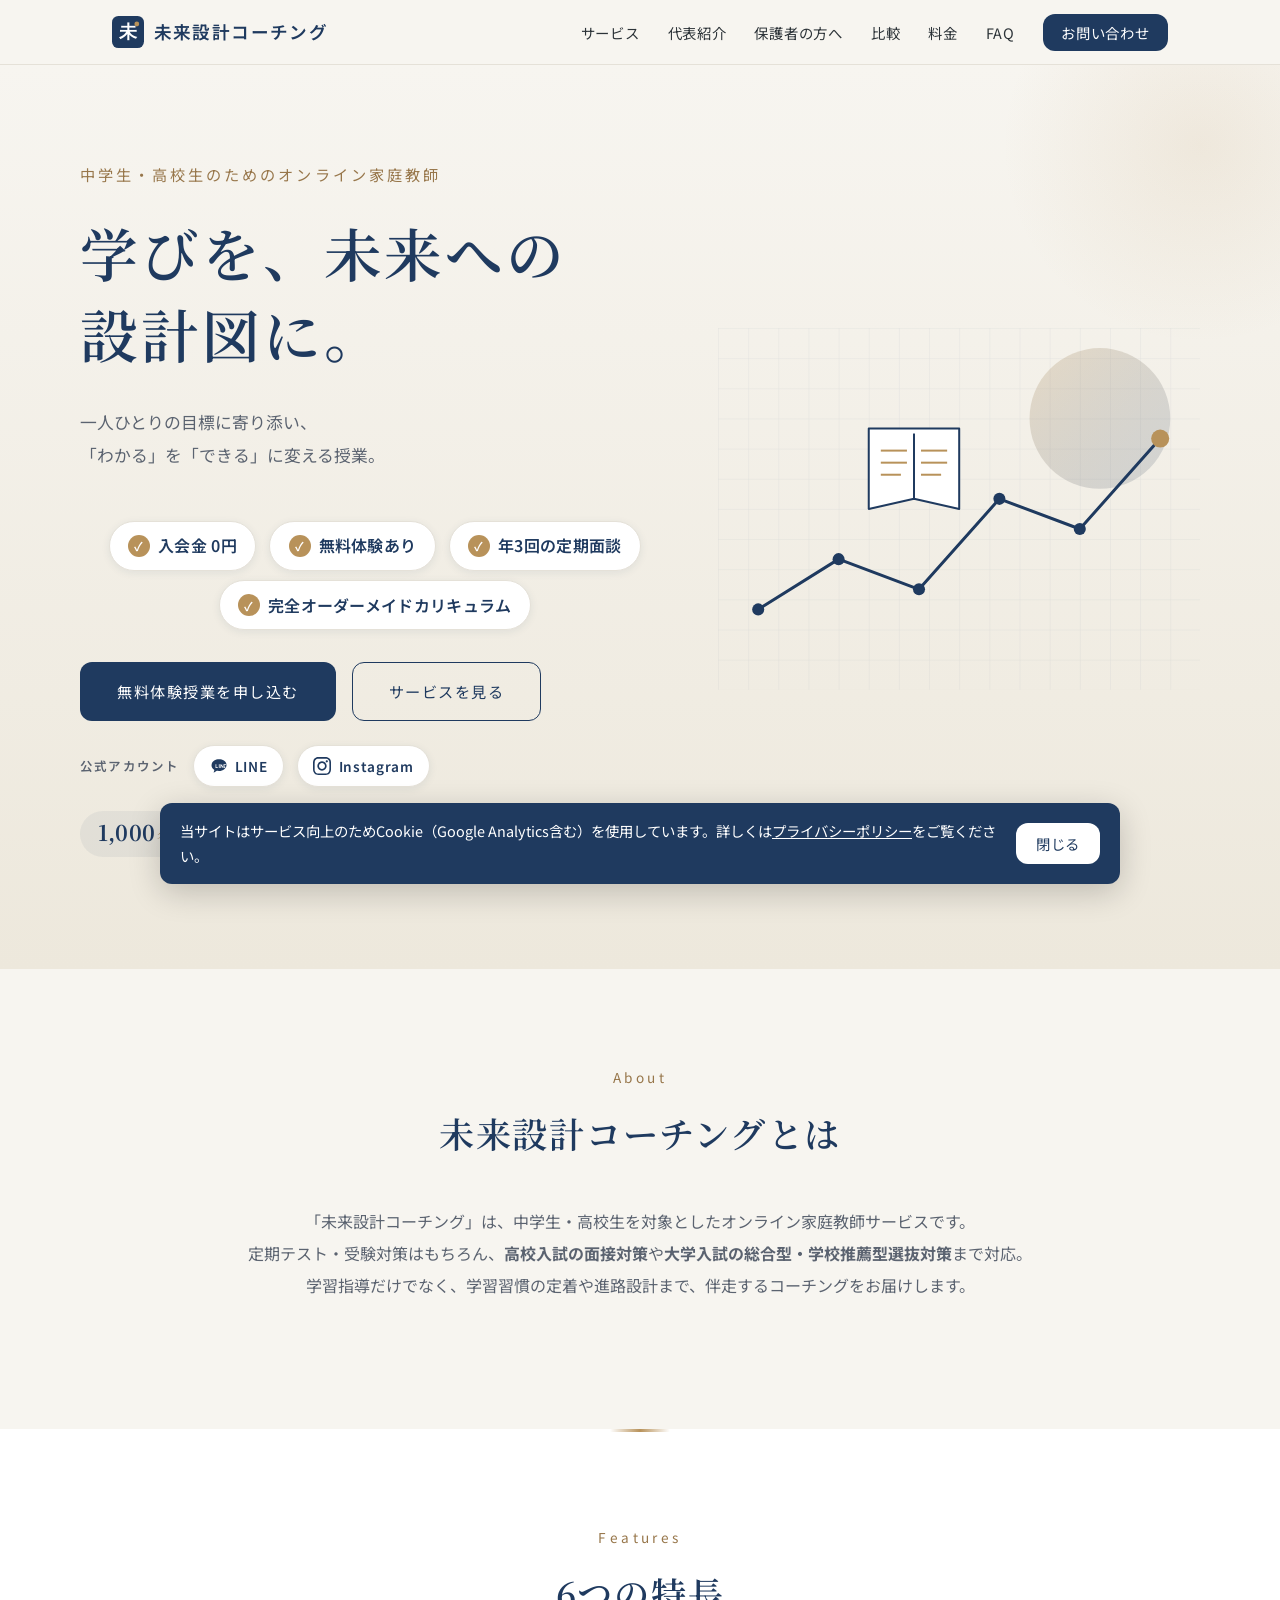
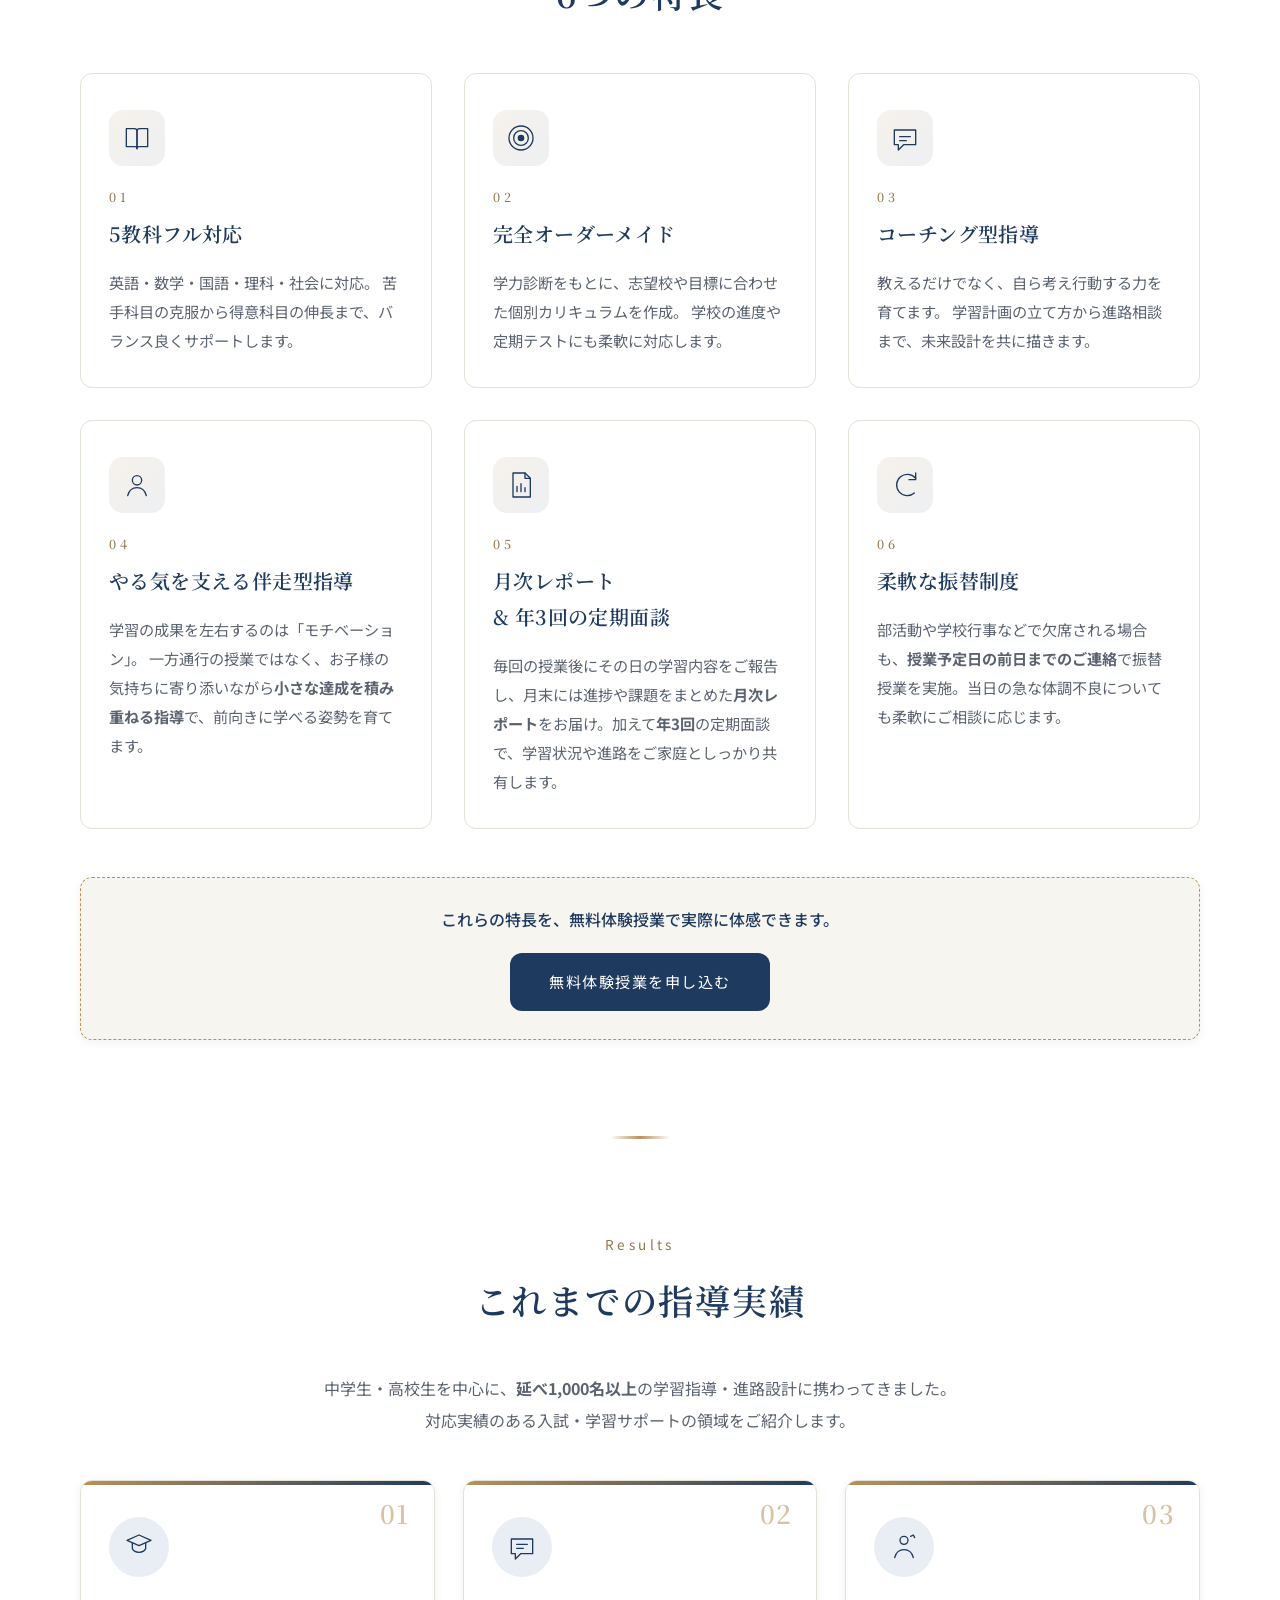
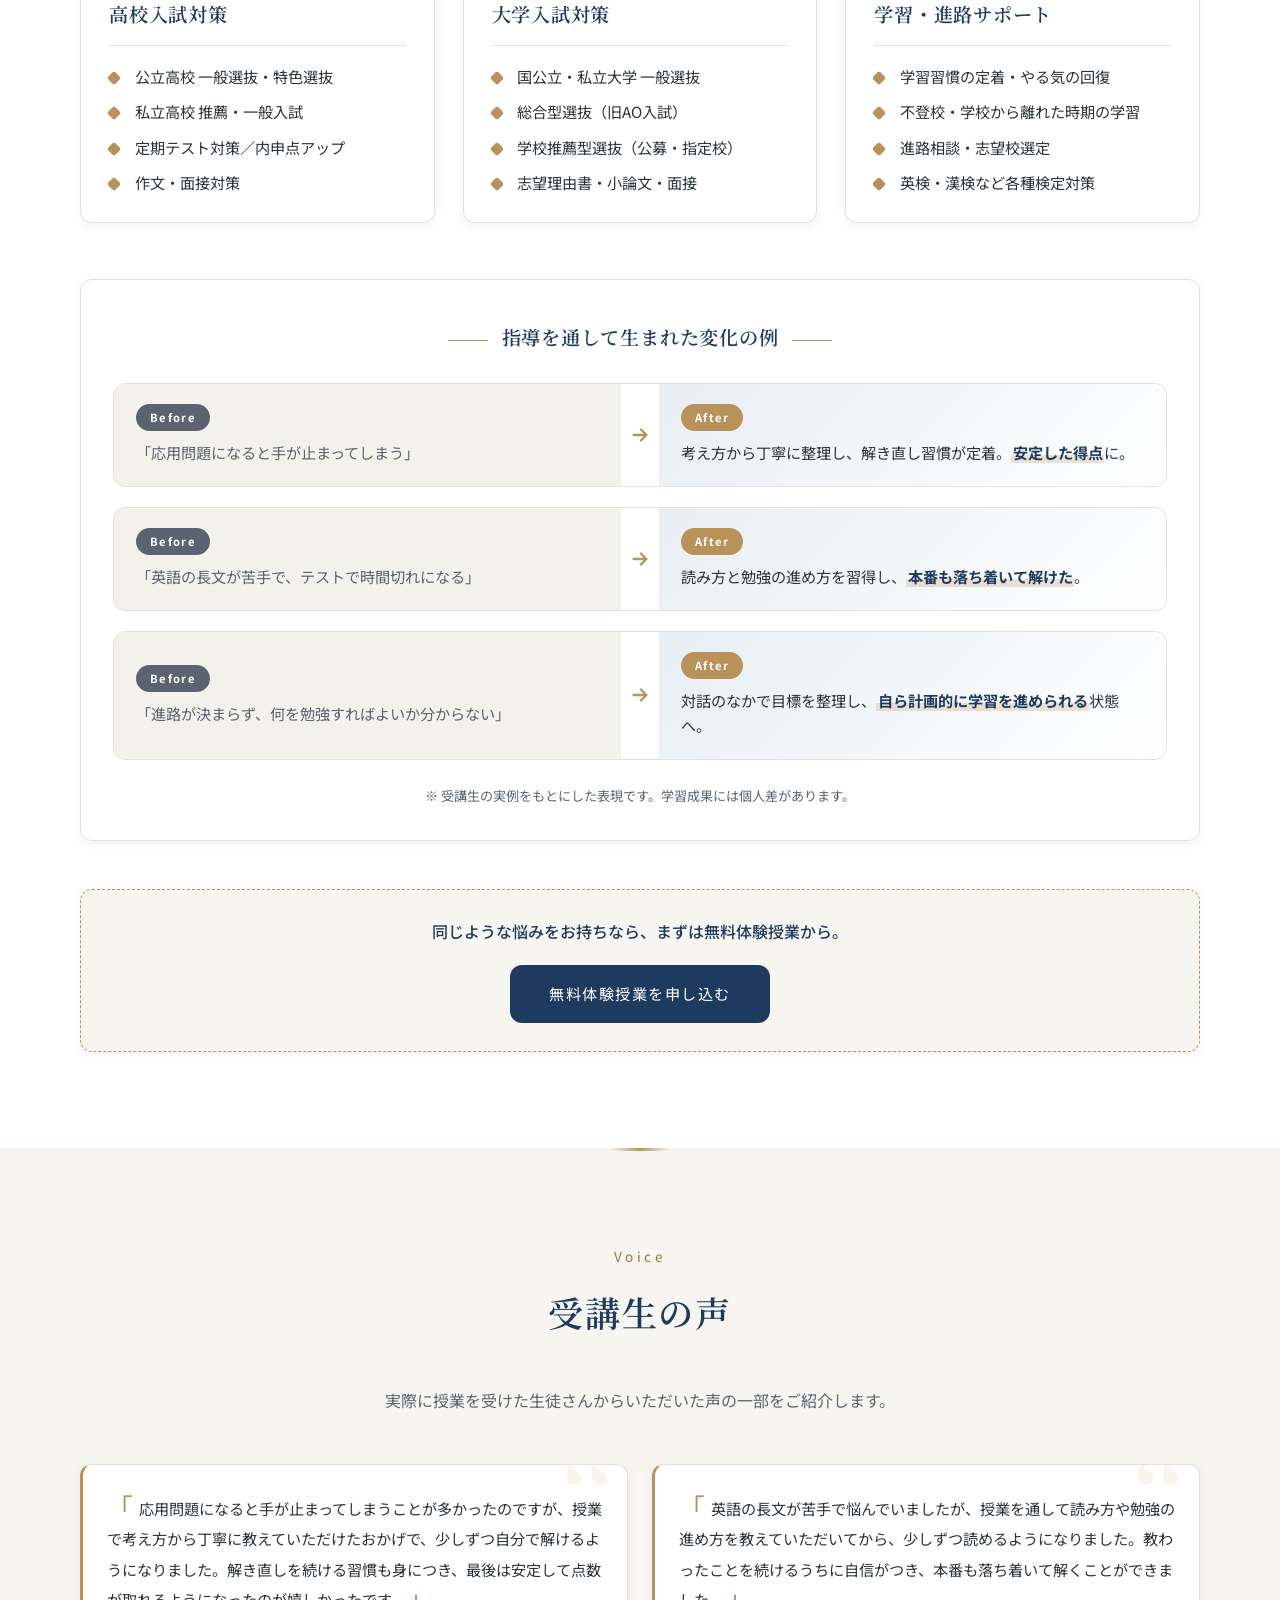
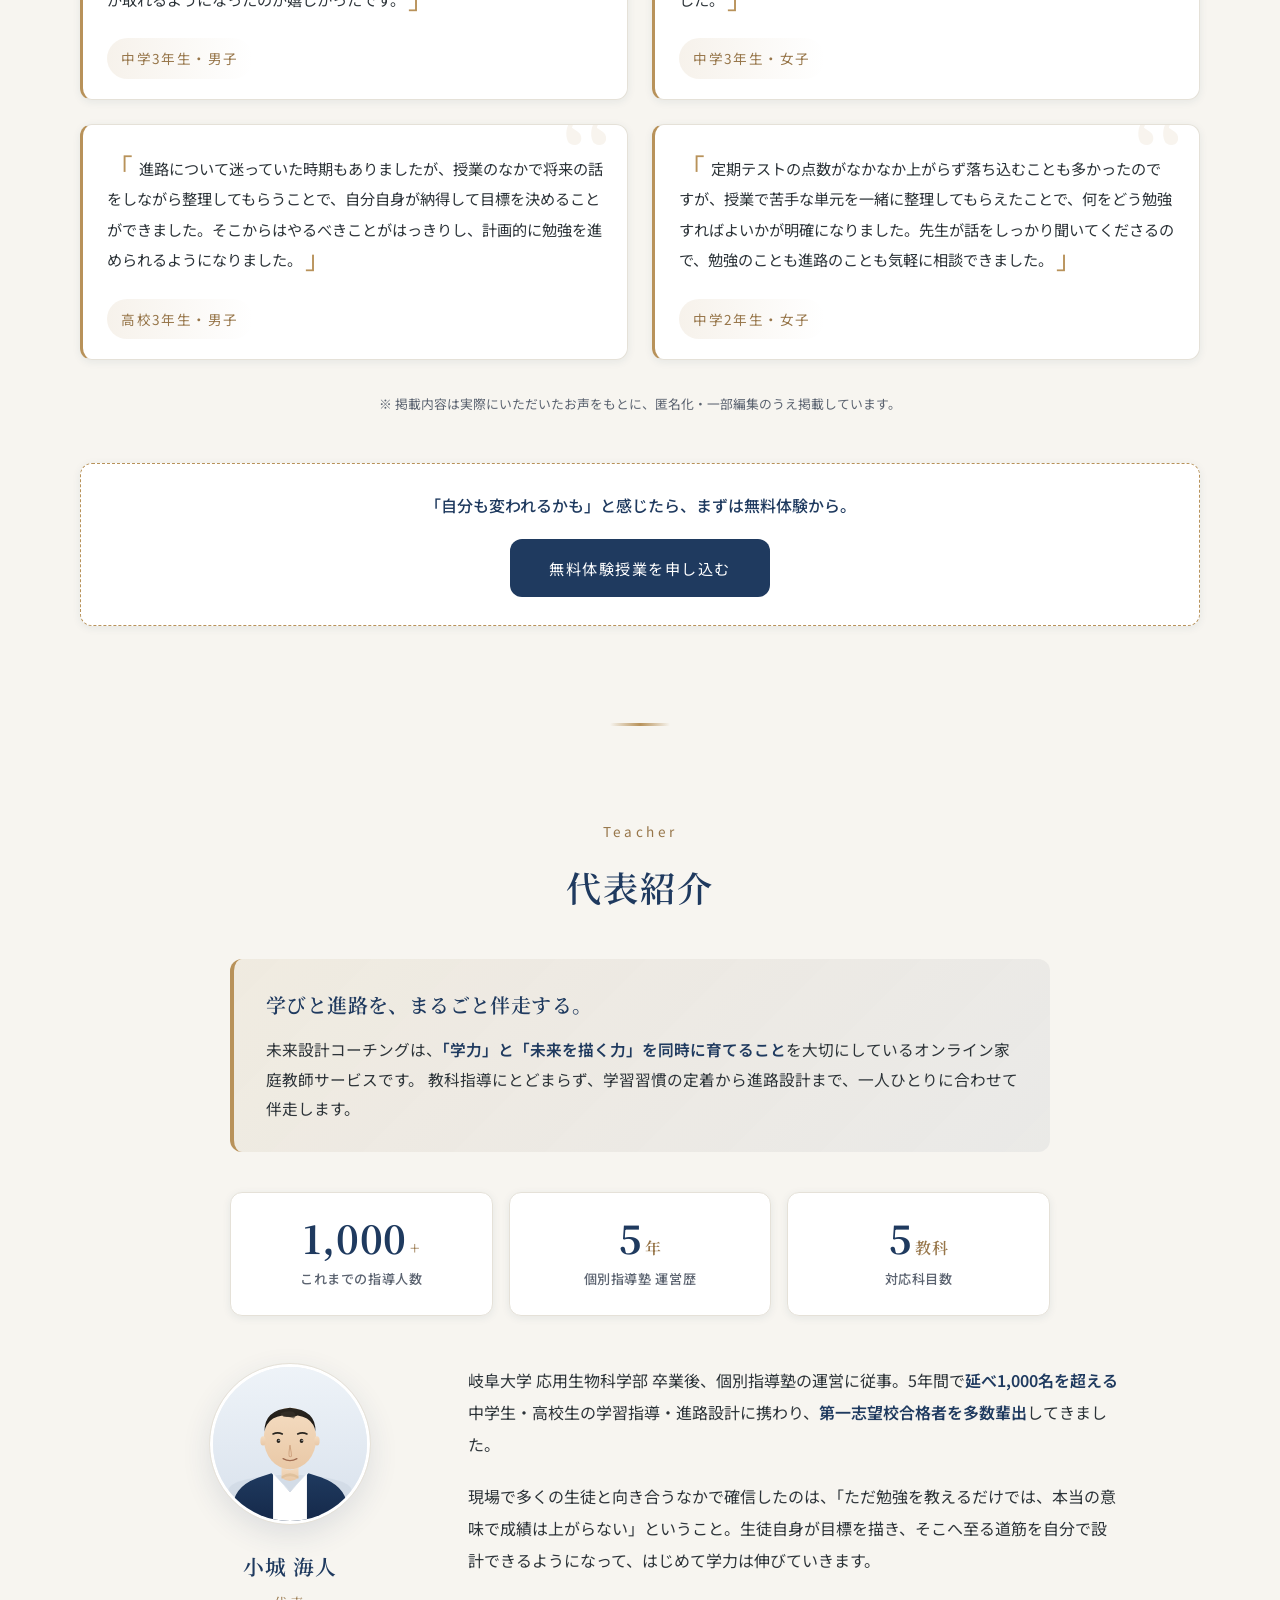
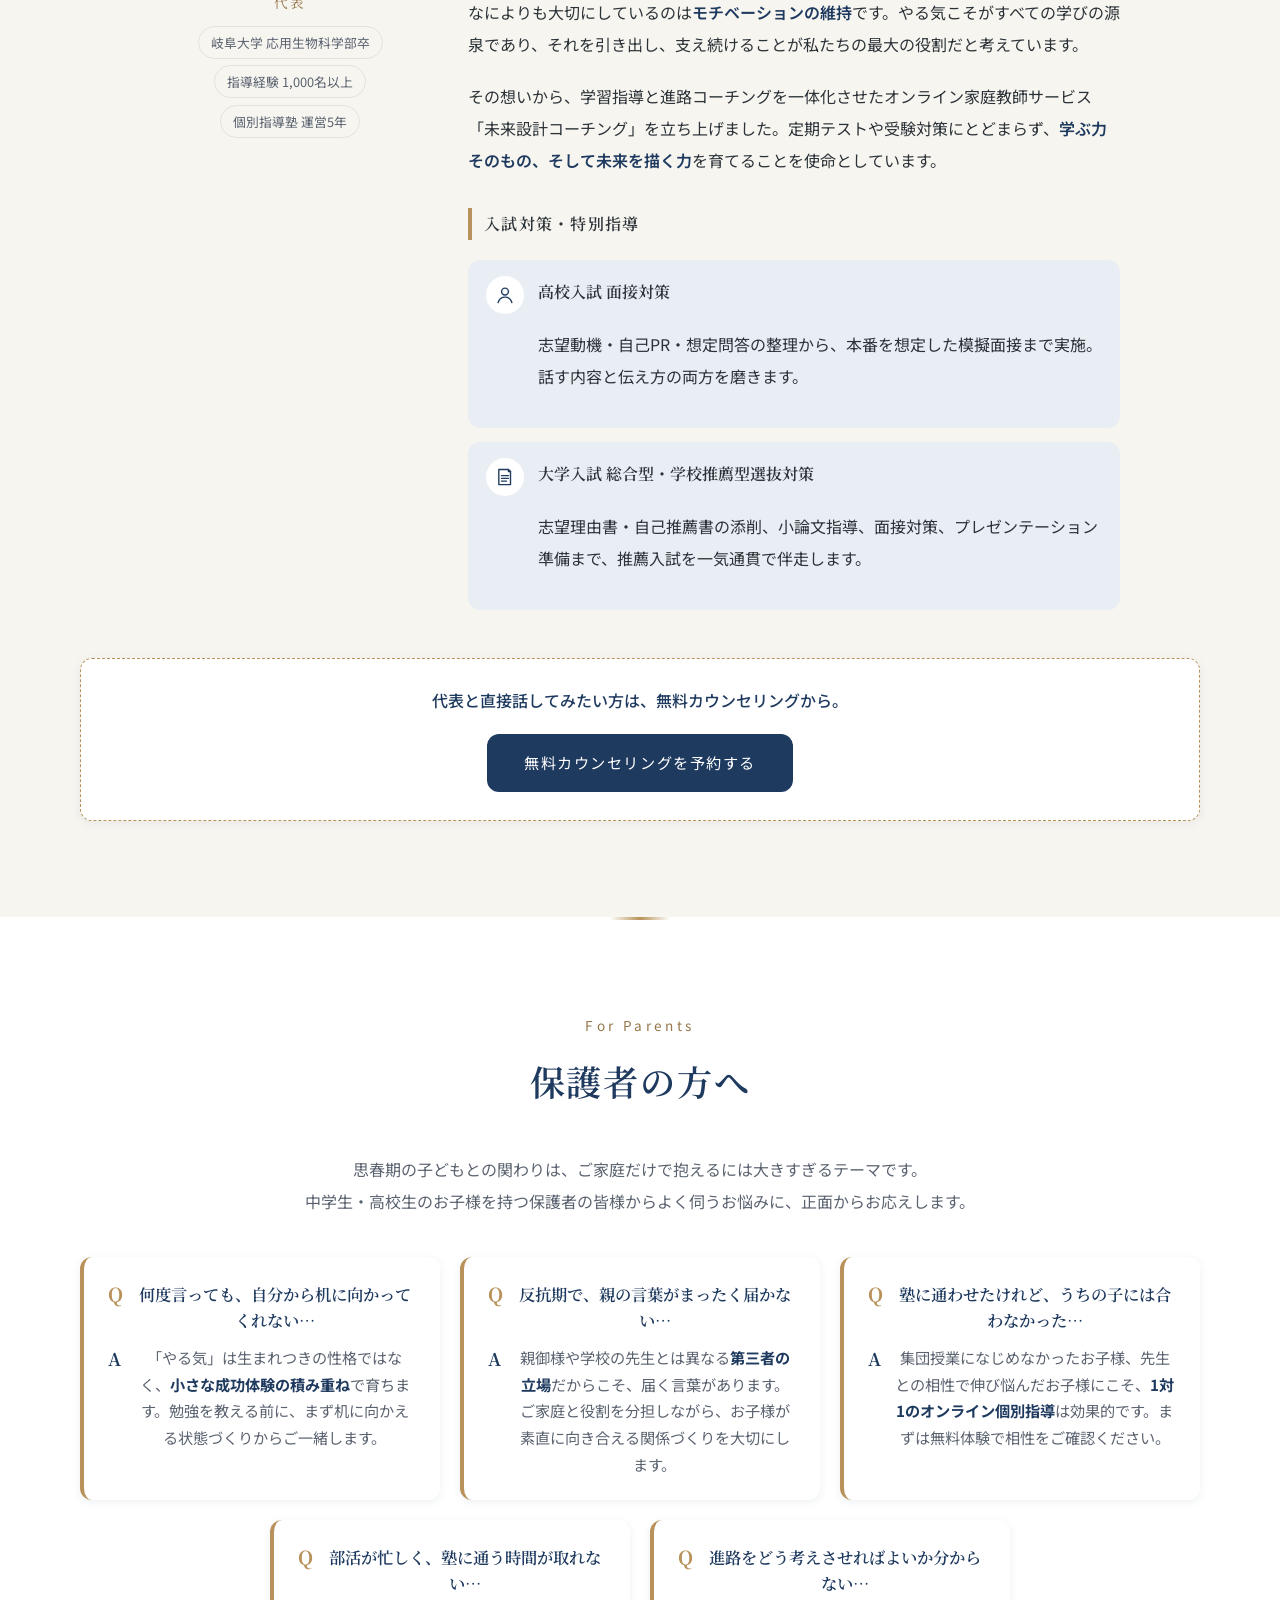
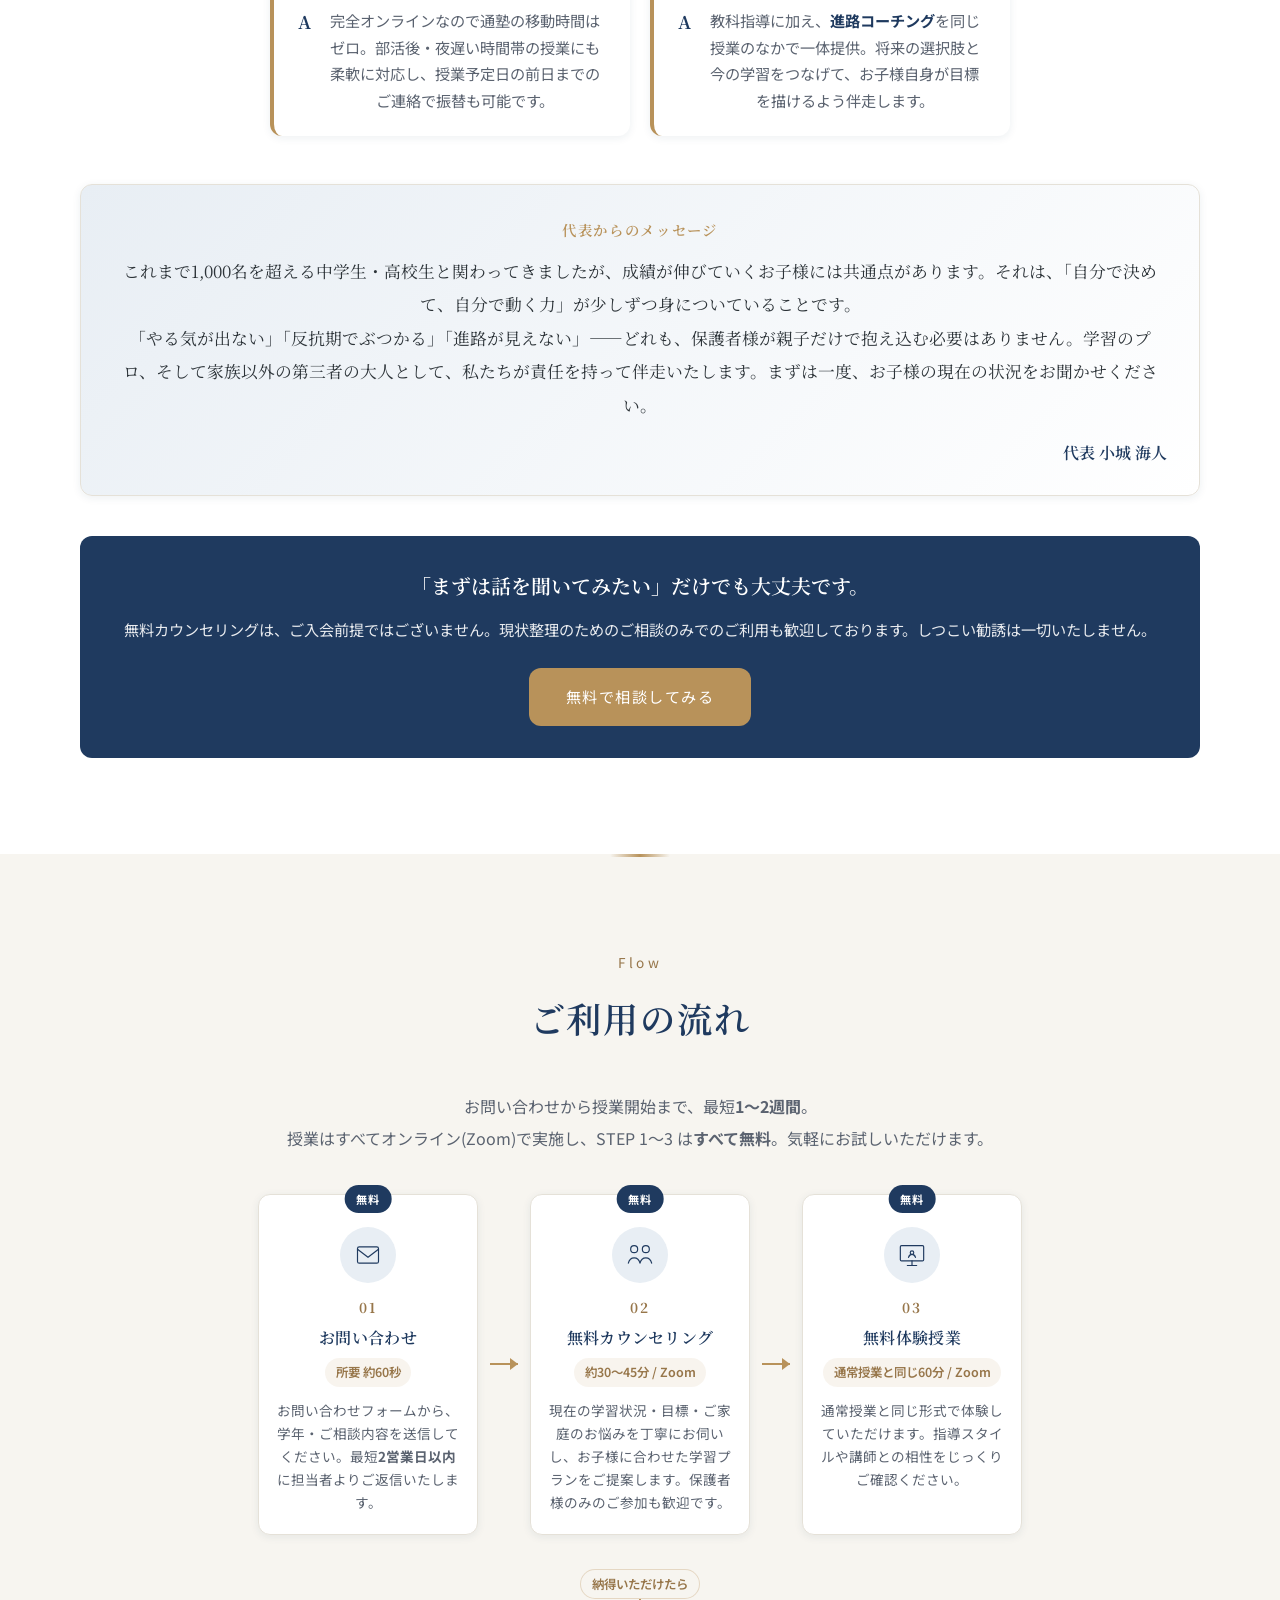
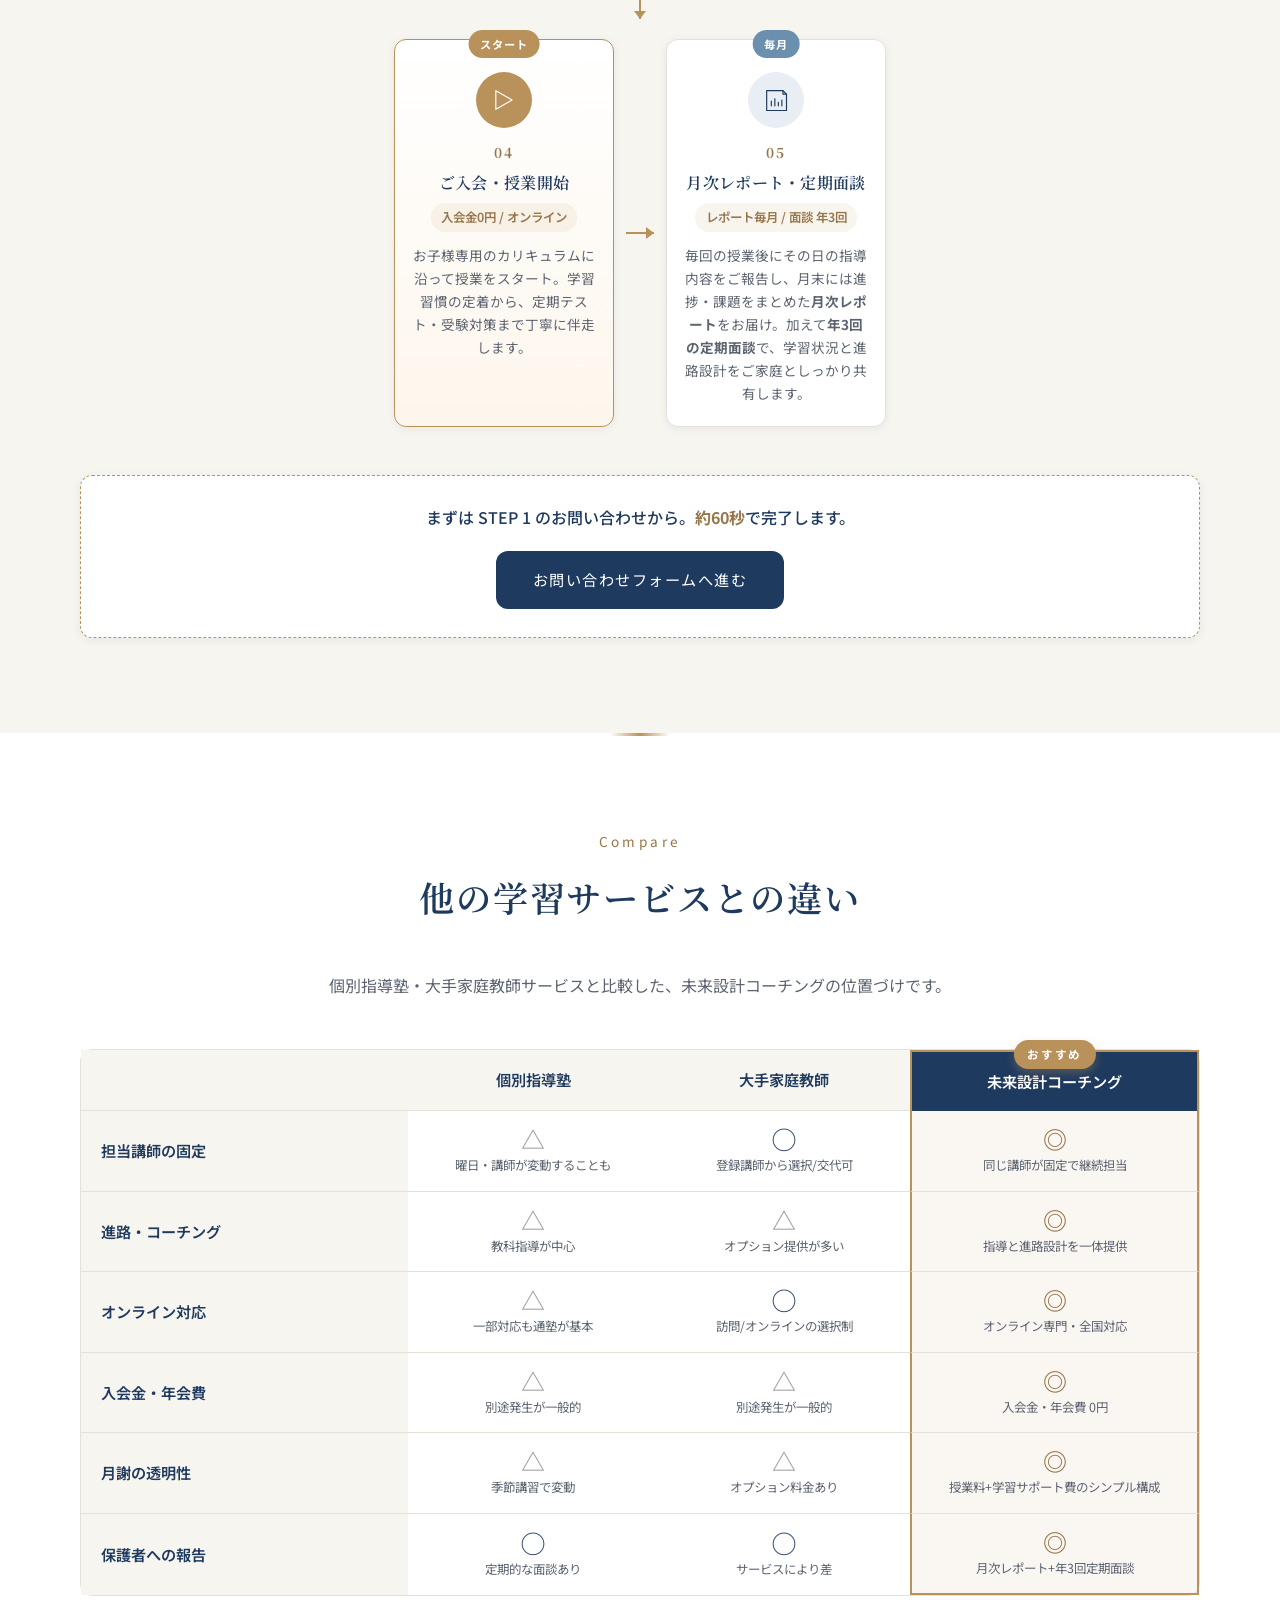
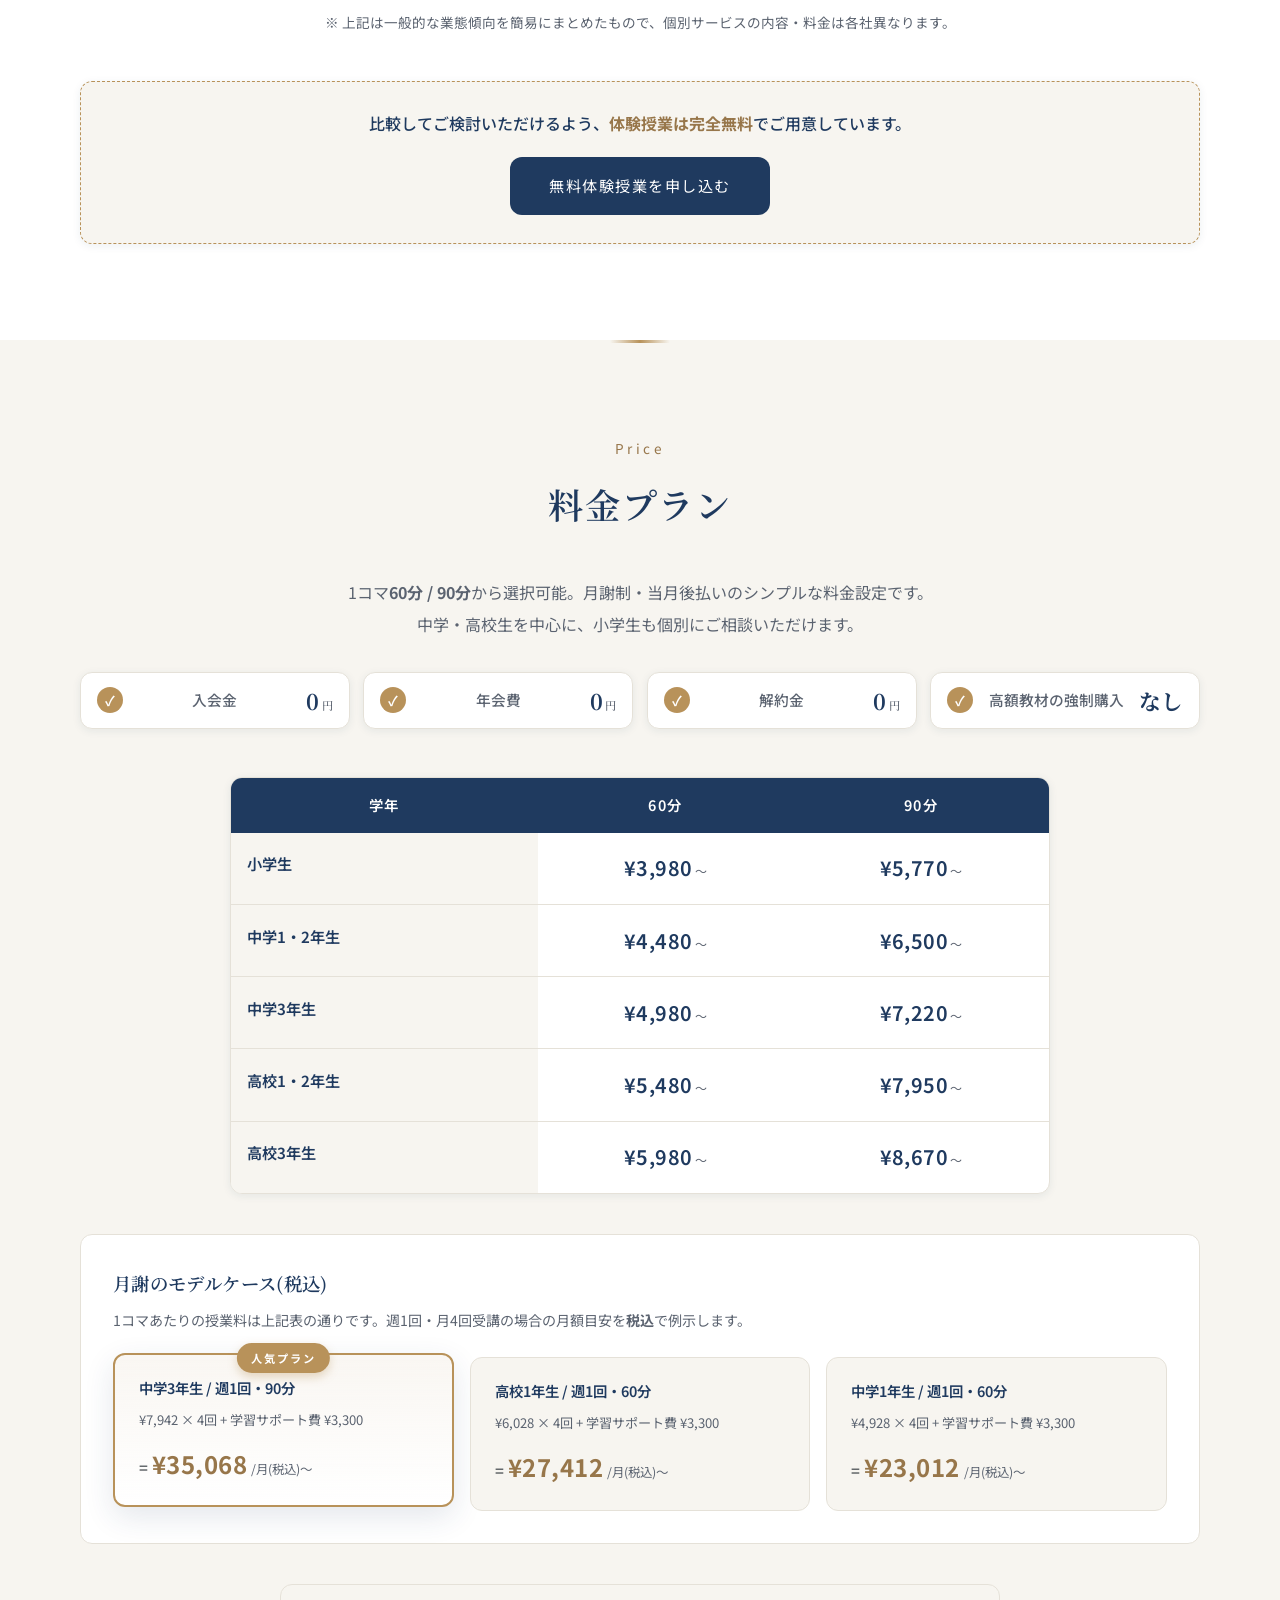
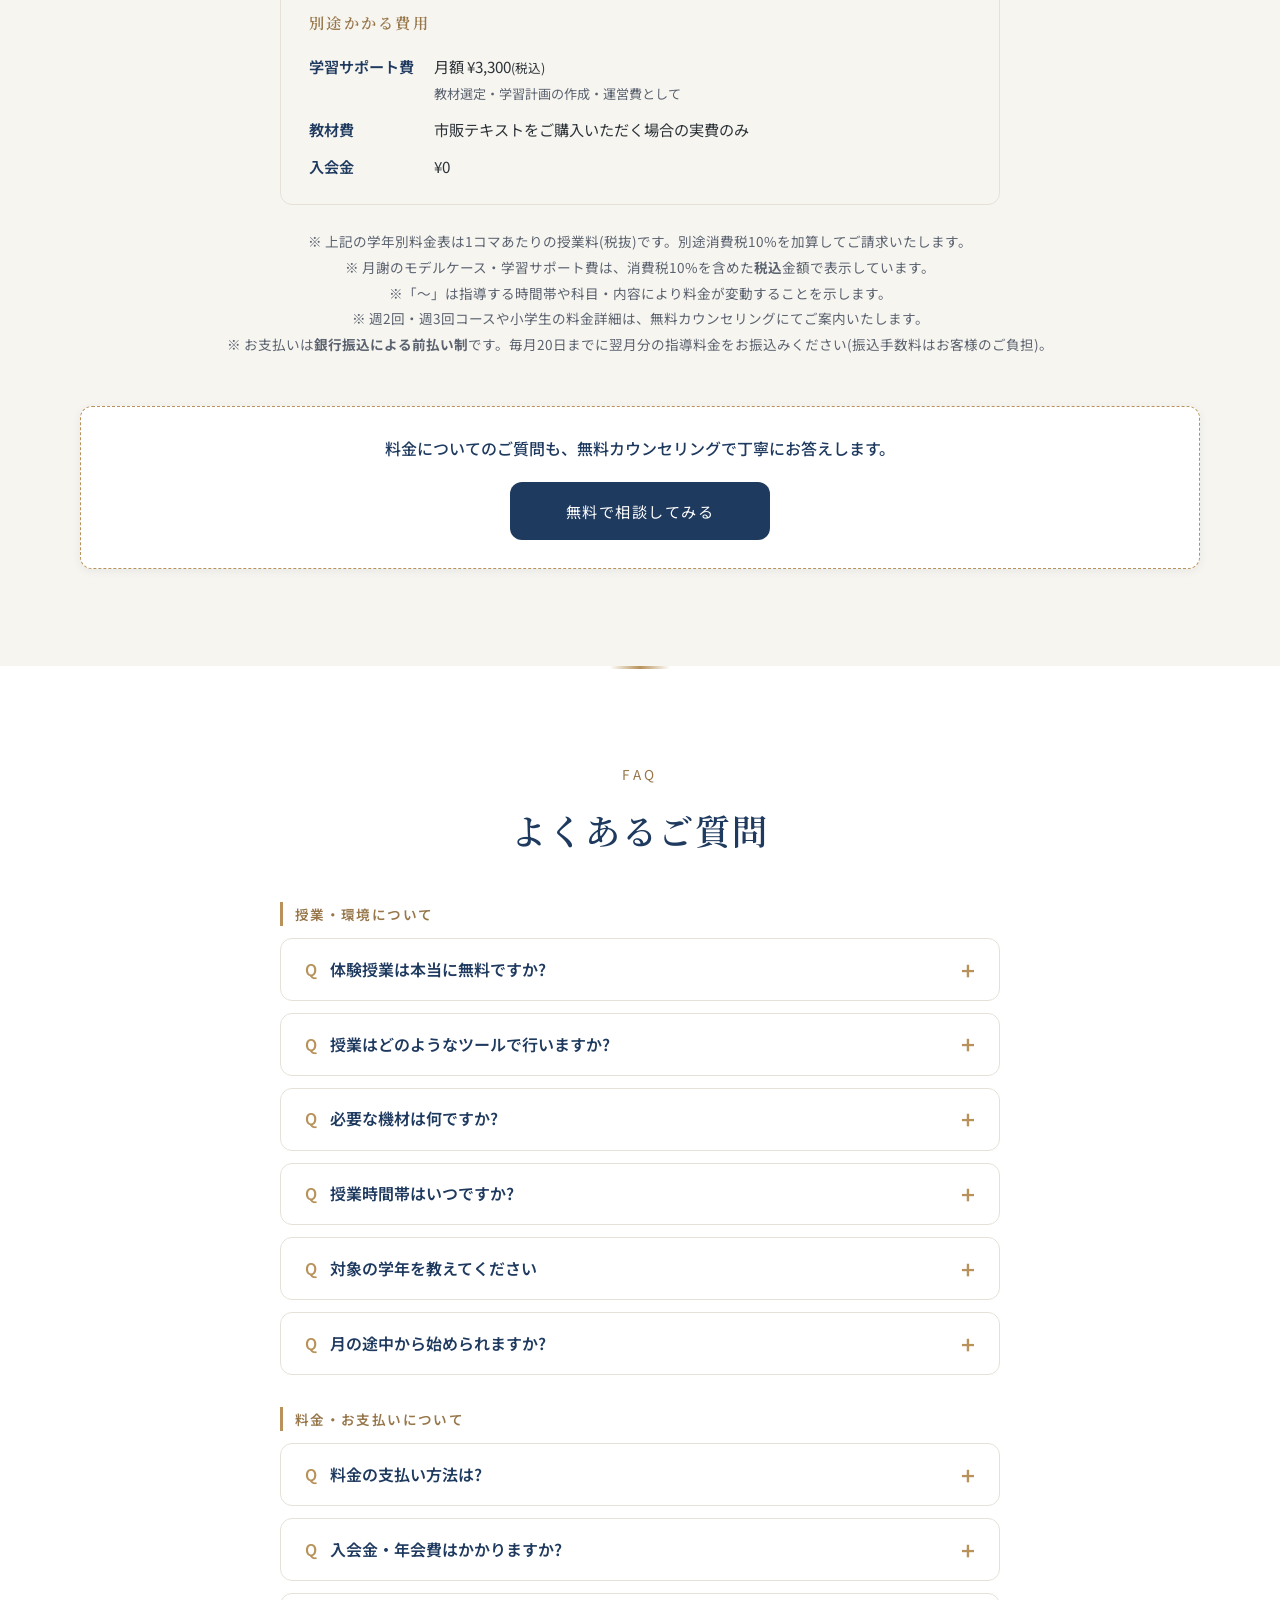
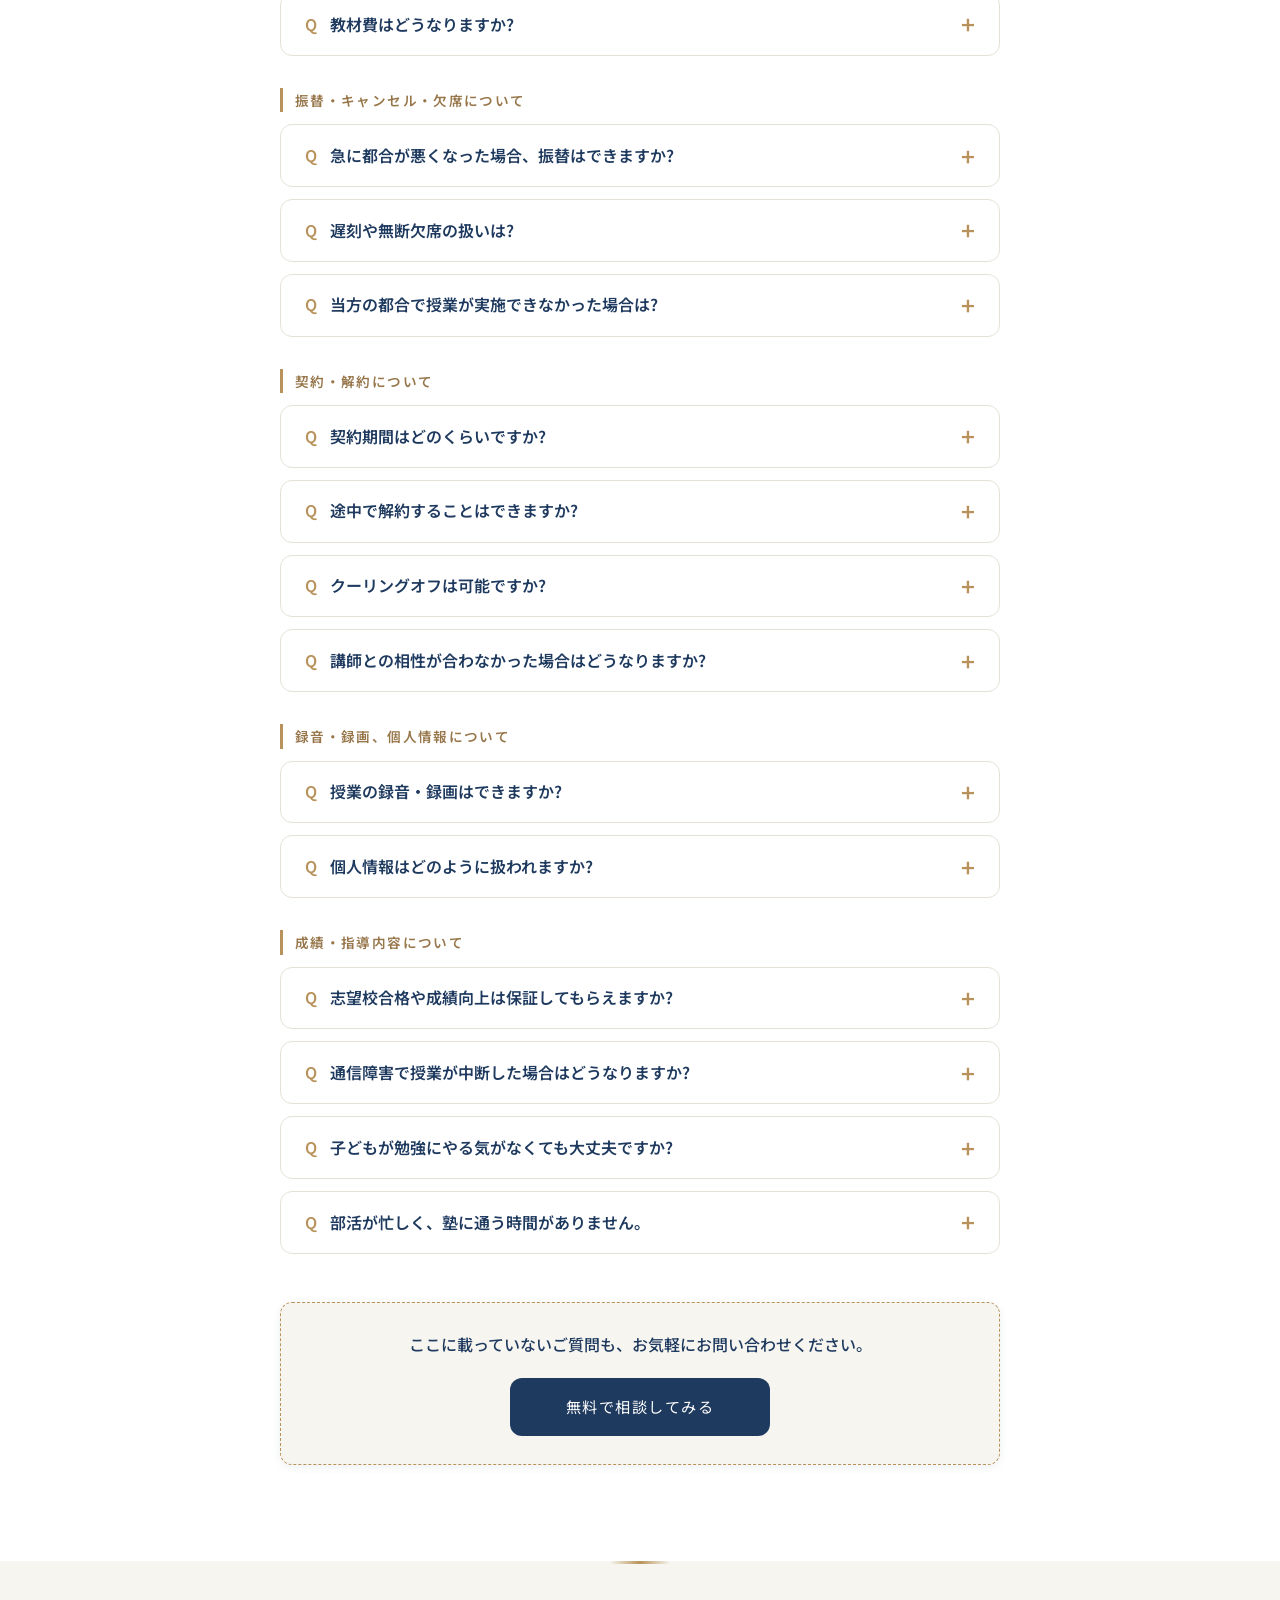
==== index.html @ cf005936 "ハンバーガーメニュー修正: トグルスクリプトを独立化・z-index追加 問題: スマホでハンバーガーをタップしてもメニューが開かない不具合の対応。  対応: - メニュートグルを Cookie ba" ====
<!DOCTYPE html>
<html lang="ja">
<head>
  <meta charset="UTF-8">
  <meta name="viewport" content="width=device-width, initial-scale=1.0">
  <title>未来設計コーチング | 中学生・高校生のためのオンライン家庭教師</title>
  <meta name="description" content="中学生・高校生のためのオンライン家庭教師「未来設計コーチング」。英数国理社に対応し、一人ひとりに合わせた学習プランと進路コーチングで、志望校合格と未来設計をサポートします。">
  <meta name="theme-color" content="#1f3a5f">

  <link rel="canonical" href="https://goodgrief355-lgtm.github.io/kaitokojo324/">
  <link rel="icon" href="favicon.svg" type="image/svg+xml">
  <link rel="apple-touch-icon" href="favicon.svg">

  <meta property="og:type" content="website">
  <meta property="og:url" content="https://goodgrief355-lgtm.github.io/kaitokojo324/">
  <meta property="og:title" content="未来設計コーチング | 中学生・高校生のためのオンライン家庭教師">
  <meta property="og:description" content="学びを、未来への設計図に。英数国理社に対応、進路設計まで伴走するオンライン家庭教師。">
  <meta property="og:image" content="https://goodgrief355-lgtm.github.io/kaitokojo324/og-image.png">
  <meta property="og:image:type" content="image/png">
  <meta property="og:image:width" content="1200">
  <meta property="og:image:height" content="630">
  <meta property="og:site_name" content="未来設計コーチング">
  <meta property="og:locale" content="ja_JP">

  <meta name="twitter:card" content="summary_large_image">
  <meta name="twitter:title" content="未来設計コーチング | 中学生・高校生のためのオンライン家庭教師">
  <meta name="twitter:description" content="学びを、未来への設計図に。英数国理社に対応、進路設計まで伴走するオンライン家庭教師。">
  <meta name="twitter:image" content="https://goodgrief355-lgtm.github.io/kaitokojo324/og-image.png">

  <script type="application/ld+json">
  {
    "@context": "https://schema.org",
    "@type": "EducationalOrganization",
    "name": "未来設計コーチング",
    "alternateName": "MIRAI SEKKEI COACHING",
    "url": "https://goodgrief355-lgtm.github.io/kaitokojo324/",
    "logo": "https://goodgrief355-lgtm.github.io/kaitokojo324/favicon.svg",
    "image": "https://goodgrief355-lgtm.github.io/kaitokojo324/og-image.png",
    "description": "中学生・高校生のためのオンライン家庭教師。英数国理社に対応し、学習指導と進路コーチングを提供します。",
    "founder": {
      "@type": "Person",
      "name": "小城 海人"
    },
    "areaServed": "JP",
    "serviceType": "オンライン家庭教師",
    "audience": {
      "@type": "EducationalAudience",
      "educationalRole": "student"
    }
  }
  </script>

  <link rel="preconnect" href="https://fonts.googleapis.com">
  <link rel="preconnect" href="https://fonts.gstatic.com" crossorigin>
  <link rel="stylesheet" href="https://fonts.googleapis.com/css2?family=Noto+Sans+JP:wght@400;500;600;700&family=Noto+Serif+JP:wght@500;600;700&display=swap">
  <link rel="stylesheet" href="style.css">

  <script async src="https://www.googletagmanager.com/gtag/js?id=G-MP6NMWTLZE"></script>
  <script>
    window.dataLayer = window.dataLayer || [];
    function gtag(){dataLayer.push(arguments);}
    gtag('js', new Date());
    gtag('config', 'G-MP6NMWTLZE');
  </script>
</head>
<body>
  <a href="#main" class="skip-link">本文へスキップ</a>

  <header class="header">
    <div class="nav">
      <a href="./" class="nav__logo" aria-label="未来設計コーチング トップへ">
        <img src="favicon.svg" alt="" width="32" height="32" class="nav__logo-img">
        <span>未来設計コーチング</span>
      </a>
      <button
        class="nav__toggle"
        type="button"
        aria-expanded="false"
        aria-controls="nav-menu"
        aria-label="メニューを開く"
      >
        <span class="nav__toggle-bar"></span>
        <span class="nav__toggle-bar"></span>
        <span class="nav__toggle-bar"></span>
      </button>
      <ul class="nav__menu" id="nav-menu">
        <li><a href="#about">サービス</a></li>
        <li class="nav__menu-secondary"><a href="#features">特長</a></li>
        <li class="nav__menu-secondary"><a href="#results">実績</a></li>
        <li class="nav__menu-secondary"><a href="#voice">声</a></li>
        <li><a href="#teacher">代表紹介</a></li>
        <li><a href="#parents">保護者の方へ</a></li>
        <li class="nav__menu-secondary"><a href="#flow">ご利用の流れ</a></li>
        <li><a href="#compare">比較</a></li>
        <li><a href="#price">料金</a></li>
        <li><a href="#faq">FAQ</a></li>
        <li><a href="contact.html" class="nav__cta">お問い合わせ</a></li>
      </ul>
    </div>
  </header>

  <main id="main">
    <section class="hero">
      <div class="hero__inner">
        <div class="hero__body">
          <p class="hero__lead">中学生・高校生のためのオンライン家庭教師</p>
          <h1 class="hero__title">学びを、未来への<br>設計図に。</h1>
          <p class="hero__desc">
            一人ひとりの目標に寄り添い、<br>「わかる」を「できる」に変える授業。
          </p>
          <ul class="hero__badges" aria-label="サービスの特長">
            <li><span class="hero__badge-check" aria-hidden="true">✓</span>入会金 0円</li>
            <li><span class="hero__badge-check" aria-hidden="true">✓</span>無料体験あり</li>
            <li><span class="hero__badge-check" aria-hidden="true">✓</span>年3回の定期面談</li>
            <li><span class="hero__badge-check" aria-hidden="true">✓</span>完全オーダーメイドカリキュラム</li>
          </ul>
          <div class="hero__actions">
            <a href="contact.html" class="btn btn--primary">無料体験授業を申し込む</a>
            <a href="#about" class="btn btn--ghost">サービスを見る</a>
          </div>
          <div class="hero__sns" aria-label="公式SNS">
            <span class="hero__sns-label">公式アカウント</span>
            <a href="https://lin.ee/wqc53iI" class="hero__sns-link hero__sns-link--line" target="_blank" rel="noopener" aria-label="公式LINE">
              <svg viewBox="0 0 24 24" aria-hidden="true" focusable="false">
                <path fill="currentColor" d="M12 3C6.5 3 2 6.6 2 11c0 2.6 1.5 4.9 3.9 6.4-.2.7-.8 2.6-.9 3-.1.5.2.5.4.4.2-.1 2.6-1.8 3.6-2.5.9.1 1.9.2 3 .2 5.5 0 10-3.6 10-8S17.5 3 12 3zm-4.6 6.5h1v4h2v1H7.4v-5zm4.4 0h1v5h-1v-5zm2.1 0h1l2.1 3v-3h1v5h-1l-2.1-3v3h-1v-5zm4.3 0h3v1H19v1h1.2v1H19v1h1.2v1h-3v-5z"/>
              </svg>
              <span class="hero__sns-text">LINE</span>
            </a>
            <a href="https://www.instagram.com/online.miraiplan" class="hero__sns-link hero__sns-link--ig" target="_blank" rel="noopener" aria-label="Instagram">
              <svg viewBox="0 0 24 24" aria-hidden="true" focusable="false">
                <path fill="currentColor" d="M12 2.2c3.2 0 3.6 0 4.8.1 1.2.1 1.8.2 2.2.4.6.2 1 .5 1.4 1 .5.4.7.8 1 1.4.2.4.4 1 .4 2.2.1 1.3.1 1.6.1 4.8s0 3.6-.1 4.8c-.1 1.2-.2 1.8-.4 2.2-.2.6-.5 1-1 1.4-.4.5-.8.7-1.4 1-.4.2-1 .4-2.2.4-1.3.1-1.6.1-4.8.1s-3.6 0-4.8-.1c-1.2-.1-1.8-.2-2.2-.4-.6-.2-1-.5-1.4-1-.5-.4-.7-.8-1-1.4-.2-.4-.4-1-.4-2.2C2.2 15.6 2.2 15.3 2.2 12s0-3.6.1-4.8c.1-1.2.2-1.8.4-2.2.2-.6.5-1 1-1.4.4-.5.8-.7 1.4-1 .4-.2 1-.4 2.2-.4C8.4 2.2 8.8 2.2 12 2.2M12 0C8.7 0 8.3 0 7.1.1 5.8.1 5 .3 4.2.6c-.8.3-1.5.7-2.2 1.4C1.3 2.7.9 3.4.6 4.2c-.3.8-.5 1.6-.6 2.9C0 8.3 0 8.7 0 12s0 3.7.1 4.9c.1 1.3.3 2.1.6 2.9.3.8.7 1.5 1.4 2.2.7.7 1.4 1.1 2.2 1.4.8.3 1.6.5 2.9.6C8.3 24 8.7 24 12 24s3.7 0 4.9-.1c1.3-.1 2.1-.3 2.9-.6.8-.3 1.5-.7 2.2-1.4.7-.7 1.1-1.4 1.4-2.2.3-.8.5-1.6.6-2.9.1-1.3.1-1.7.1-4.9s0-3.7-.1-4.9c-.1-1.3-.3-2.1-.6-2.9-.3-.8-.7-1.5-1.4-2.2-.7-.7-1.4-1.1-2.2-1.4-.8-.3-1.6-.5-2.9-.6C15.7 0 15.3 0 12 0zm0 5.8c-3.4 0-6.2 2.8-6.2 6.2s2.8 6.2 6.2 6.2 6.2-2.8 6.2-6.2S15.4 5.8 12 5.8zm0 10.2c-2.2 0-4-1.8-4-4s1.8-4 4-4 4 1.8 4 4-1.8 4-4 4zm6.4-11.8c-.8 0-1.5.7-1.5 1.5s.7 1.5 1.5 1.5 1.5-.7 1.5-1.5-.7-1.5-1.5-1.5z"/>
              </svg>
              <span class="hero__sns-text">Instagram</span>
            </a>
          </div>
          <p class="hero__trust">
            <span class="hero__trust-num">1,000<small>名+</small></span>
            <span class="hero__trust-label">の指導実績 / 個別指導塾 運営歴 <strong>5年</strong></span>
          </p>
        </div>
        <div class="hero__visual" aria-hidden="true">
          <svg class="hero__svg" viewBox="0 0 480 360" xmlns="http://www.w3.org/2000/svg" role="img">
            <defs>
              <linearGradient id="heroGrad" x1="0" x2="1" y1="0" y2="1">
                <stop offset="0%" stop-color="#b8925a" stop-opacity="0.25"/>
                <stop offset="100%" stop-color="#1f3a5f" stop-opacity="0.15"/>
              </linearGradient>
              <pattern id="heroGrid" x="0" y="0" width="30" height="30" patternUnits="userSpaceOnUse">
                <path d="M 30 0 L 0 0 0 30" fill="none" stroke="#1f3a5f" stroke-opacity="0.08" stroke-width="1"/>
              </pattern>
            </defs>
            <rect x="0" y="0" width="480" height="360" fill="url(#heroGrid)"/>
            <circle cx="380" cy="90" r="70" fill="url(#heroGrad)"/>
            <polyline points="40,280 120,230 200,260 280,170 360,200 440,110" fill="none" stroke="#1f3a5f" stroke-width="3" stroke-linecap="round" stroke-linejoin="round"/>
            <circle cx="40" cy="280" r="6" fill="#1f3a5f"/>
            <circle cx="120" cy="230" r="6" fill="#1f3a5f"/>
            <circle cx="200" cy="260" r="6" fill="#1f3a5f"/>
            <circle cx="280" cy="170" r="6" fill="#1f3a5f"/>
            <circle cx="360" cy="200" r="6" fill="#1f3a5f"/>
            <circle cx="440" cy="110" r="9" fill="#b8925a"/>
            <g transform="translate(150 100)">
              <path d="M 0 0 L 90 0 L 90 80 L 45 70 L 0 80 Z" fill="#ffffff" stroke="#1f3a5f" stroke-width="2" stroke-linejoin="round"/>
              <line x1="45" y1="5" x2="45" y2="70" stroke="#1f3a5f" stroke-width="2"/>
              <line x1="12" y1="22" x2="38" y2="22" stroke="#b8925a" stroke-width="2"/>
              <line x1="12" y1="34" x2="38" y2="34" stroke="#b8925a" stroke-width="2"/>
              <line x1="12" y1="46" x2="32" y2="46" stroke="#b8925a" stroke-width="2"/>
              <line x1="52" y1="22" x2="78" y2="22" stroke="#b8925a" stroke-width="2"/>
              <line x1="52" y1="34" x2="78" y2="34" stroke="#b8925a" stroke-width="2"/>
              <line x1="52" y1="46" x2="72" y2="46" stroke="#b8925a" stroke-width="2"/>
            </g>
          </svg>
        </div>
      </div>
    </section>

    <section id="about" class="section">
      <div class="section__inner" data-reveal>
        <p class="section__eyebrow">About</p>
        <h2 class="section__title">未来設計コーチングとは</h2>
        <p class="section__text">
          「未来設計コーチング」は、中学生・高校生を対象としたオンライン家庭教師サービスです。<br>
          定期テスト・受験対策はもちろん、<strong>高校入試の面接対策</strong>や<strong>大学入試の総合型・学校推薦型選抜対策</strong>まで対応。<br>
          学習指導だけでなく、学習習慣の定着や進路設計まで、伴走するコーチングをお届けします。
        </p>
      </div>
    </section>

    <section id="features" class="section section--alt">
      <div class="section__inner" data-reveal>
        <p class="section__eyebrow">Features</p>
        <h2 class="section__title">6つの特長</h2>
        <div class="cards">
          <article class="card">
            <div class="card__icon" aria-hidden="true">
              <svg viewBox="0 0 48 48" width="32" height="32" fill="none" stroke="currentColor" stroke-width="2" stroke-linecap="round" stroke-linejoin="round">
                <path d="M8 10h12a4 4 0 014 4v26a3 3 0 00-3-3H8V10z"/>
                <path d="M40 10H28a4 4 0 00-4 4v26a3 3 0 013-3h13V10z"/>
              </svg>
            </div>
            <div class="card__num">01</div>
            <h3 class="card__title">5教科フル対応</h3>
            <p class="card__text">
              英語・数学・国語・理科・社会に対応。
              苦手科目の克服から得意科目の伸長まで、バランス良くサポートします。
            </p>
          </article>
          <article class="card">
            <div class="card__icon" aria-hidden="true">
              <svg viewBox="0 0 48 48" width="32" height="32" fill="none" stroke="currentColor" stroke-width="2" stroke-linecap="round" stroke-linejoin="round">
                <circle cx="24" cy="24" r="18"/>
                <circle cx="24" cy="24" r="11"/>
                <circle cx="24" cy="24" r="4" fill="currentColor"/>
              </svg>
            </div>
            <div class="card__num">02</div>
            <h3 class="card__title">完全オーダーメイド</h3>
            <p class="card__text">
              学力診断をもとに、志望校や目標に合わせた個別カリキュラムを作成。
              学校の進度や定期テストにも柔軟に対応します。
            </p>
          </article>
          <article class="card">
            <div class="card__icon" aria-hidden="true">
              <svg viewBox="0 0 48 48" width="32" height="32" fill="none" stroke="currentColor" stroke-width="2" stroke-linecap="round" stroke-linejoin="round">
                <path d="M8 12h32v22H22l-8 8v-8H8z"/>
                <path d="M16 22h16M16 28h10"/>
              </svg>
            </div>
            <div class="card__num">03</div>
            <h3 class="card__title">コーチング型指導</h3>
            <p class="card__text">
              教えるだけでなく、自ら考え行動する力を育てます。
              学習計画の立て方から進路相談まで、未来設計を共に描きます。
            </p>
          </article>
          <article class="card">
            <div class="card__icon" aria-hidden="true">
              <svg viewBox="0 0 48 48" width="32" height="32" fill="none" stroke="currentColor" stroke-width="2" stroke-linecap="round" stroke-linejoin="round">
                <circle cx="24" cy="17" r="7"/>
                <path d="M10 40c2-8 8-12 14-12s12 4 14 12"/>
              </svg>
            </div>
            <div class="card__num">04</div>
            <h3 class="card__title">やる気を支える伴走型指導</h3>
            <p class="card__text">
              学習の成果を左右するのは「モチベーション」。
              一方通行の授業ではなく、お子様の気持ちに寄り添いながら<strong>小さな達成を積み重ねる指導</strong>で、前向きに学べる姿勢を育てます。
            </p>
          </article>
          <article class="card">
            <div class="card__icon" aria-hidden="true">
              <svg viewBox="0 0 48 48" width="32" height="32" fill="none" stroke="currentColor" stroke-width="2" stroke-linecap="round" stroke-linejoin="round">
                <path d="M12 6h18l8 8v28H12z"/>
                <path d="M30 6v8h8"/>
                <path d="M18 26v8M24 22v12M30 28v6"/>
              </svg>
            </div>
            <div class="card__num">05</div>
            <h3 class="card__title">月次レポート<br>&amp; 年3回の定期面談</h3>
            <p class="card__text">
              毎回の授業後にその日の学習内容をご報告し、月末には進捗や課題をまとめた<strong>月次レポート</strong>をお届け。加えて<strong>年3回</strong>の定期面談で、学習状況や進路をご家庭としっかり共有します。
            </p>
          </article>
          <article class="card">
            <div class="card__icon" aria-hidden="true">
              <svg viewBox="0 0 48 48" width="32" height="32" fill="none" stroke="currentColor" stroke-width="2" stroke-linecap="round" stroke-linejoin="round">
                <path d="M40 14a16 16 0 10-2 22"/>
                <path d="M40 6v10h-10"/>
              </svg>
            </div>
            <div class="card__num">06</div>
            <h3 class="card__title">柔軟な振替制度</h3>
            <p class="card__text">
              部活動や学校行事などで欠席される場合も、<strong>授業予定日の前日までのご連絡</strong>で振替授業を実施。当日の急な体調不良についても柔軟にご相談に応じます。
            </p>
          </article>
        </div>
        <div class="section-cta">
          <p class="section-cta__lead">これらの特長を、無料体験授業で実際に体感できます。</p>
          <a href="contact.html" class="btn btn--primary">無料体験授業を申し込む</a>
        </div>
      </div>
    </section>

    <section id="results" class="section section--alt">
      <div class="section__inner" data-reveal>
        <p class="section__eyebrow">Results</p>
        <h2 class="section__title">これまでの指導実績</h2>
        <p class="section__text">
          中学生・高校生を中心に、<strong>延べ1,000名以上</strong>の学習指導・進路設計に携わってきました。<br>
          対応実績のある入試・学習サポートの領域をご紹介します。
        </p>
        <div class="results">
          <article class="results__card">
            <span class="results__card-num" aria-hidden="true">01</span>
            <div class="results__icon" aria-hidden="true">
              <svg viewBox="0 0 48 48" width="32" height="32" fill="none" stroke="currentColor" stroke-width="2" stroke-linecap="round" stroke-linejoin="round">
                <path d="M24 6l18 8-18 8L6 14l18-8z"/>
                <path d="M14 18v8c0 3 5 6 10 6s10-3 10-6v-8"/>
              </svg>
            </div>
            <h3 class="results__title">高校入試対策</h3>
            <ul class="results__list">
              <li>公立高校 一般選抜・特色選抜</li>
              <li>私立高校 推薦・一般入試</li>
              <li>定期テスト対策／内申点アップ</li>
              <li>作文・面接対策</li>
            </ul>
          </article>
          <article class="results__card">
            <span class="results__card-num" aria-hidden="true">02</span>
            <div class="results__icon" aria-hidden="true">
              <svg viewBox="0 0 48 48" width="32" height="32" fill="none" stroke="currentColor" stroke-width="2" stroke-linecap="round" stroke-linejoin="round">
                <path d="M8 12h32v22H22l-8 8v-8H8z"/>
                <path d="M16 20h16M16 26h10"/>
              </svg>
            </div>
            <h3 class="results__title">大学入試対策</h3>
            <ul class="results__list">
              <li>国公立・私立大学 一般選抜</li>
              <li>総合型選抜（旧AO入試）</li>
              <li>学校推薦型選抜（公募・指定校）</li>
              <li>志望理由書・小論文・面接</li>
            </ul>
          </article>
          <article class="results__card">
            <span class="results__card-num" aria-hidden="true">03</span>
            <div class="results__icon" aria-hidden="true">
              <svg viewBox="0 0 48 48" width="32" height="32" fill="none" stroke="currentColor" stroke-width="2" stroke-linecap="round" stroke-linejoin="round">
                <circle cx="24" cy="14" r="6"/>
                <path d="M10 40c2-8 7-12 14-12s12 4 14 12"/>
                <path d="M34 8l4-2 2 4"/>
              </svg>
            </div>
            <h3 class="results__title">学習・進路サポート</h3>
            <ul class="results__list">
              <li>学習習慣の定着・やる気の回復</li>
              <li>不登校・学校から離れた時期の学習</li>
              <li>進路相談・志望校選定</li>
              <li>英検・漢検など各種検定対策</li>
            </ul>
          </article>
        </div>
        <div class="results__outcomes">
          <p class="results__outcomes-title">指導を通して生まれた変化の例</p>
          <ul class="results__outcomes-list">
            <li class="outcome-case">
              <div class="outcome-case__side outcome-case__side--before">
                <span class="outcome-case__label">Before</span>
                <p class="outcome-case__text">「応用問題になると手が止まってしまう」</p>
              </div>
              <span class="outcome-case__arrow" aria-hidden="true">
                <svg viewBox="0 0 24 24" width="22" height="22" fill="none" stroke="currentColor" stroke-width="2.5" stroke-linecap="round" stroke-linejoin="round">
                  <path d="M5 12h14M13 6l6 6-6 6"/>
                </svg>
              </span>
              <div class="outcome-case__side outcome-case__side--after">
                <span class="outcome-case__label outcome-case__label--after">After</span>
                <p class="outcome-case__text">考え方から丁寧に整理し、解き直し習慣が定着。<strong>安定した得点</strong>に。</p>
              </div>
            </li>
            <li class="outcome-case">
              <div class="outcome-case__side outcome-case__side--before">
                <span class="outcome-case__label">Before</span>
                <p class="outcome-case__text">「英語の長文が苦手で、テストで時間切れになる」</p>
              </div>
              <span class="outcome-case__arrow" aria-hidden="true">
                <svg viewBox="0 0 24 24" width="22" height="22" fill="none" stroke="currentColor" stroke-width="2.5" stroke-linecap="round" stroke-linejoin="round">
                  <path d="M5 12h14M13 6l6 6-6 6"/>
                </svg>
              </span>
              <div class="outcome-case__side outcome-case__side--after">
                <span class="outcome-case__label outcome-case__label--after">After</span>
                <p class="outcome-case__text">読み方と勉強の進め方を習得し、<strong>本番も落ち着いて解けた</strong>。</p>
              </div>
            </li>
            <li class="outcome-case">
              <div class="outcome-case__side outcome-case__side--before">
                <span class="outcome-case__label">Before</span>
                <p class="outcome-case__text">「進路が決まらず、何を勉強すればよいか分からない」</p>
              </div>
              <span class="outcome-case__arrow" aria-hidden="true">
                <svg viewBox="0 0 24 24" width="22" height="22" fill="none" stroke="currentColor" stroke-width="2.5" stroke-linecap="round" stroke-linejoin="round">
                  <path d="M5 12h14M13 6l6 6-6 6"/>
                </svg>
              </span>
              <div class="outcome-case__side outcome-case__side--after">
                <span class="outcome-case__label outcome-case__label--after">After</span>
                <p class="outcome-case__text">対話のなかで目標を整理し、<strong>自ら計画的に学習を進められる</strong>状態へ。</p>
              </div>
            </li>
          </ul>
          <p class="results__note">※ 受講生の実例をもとにした表現です。学習成果には個人差があります。</p>
        </div>
        <div class="section-cta">
          <p class="section-cta__lead">同じような悩みをお持ちなら、まずは無料体験授業から。</p>
          <a href="contact.html" class="btn btn--primary">無料体験授業を申し込む</a>
        </div>
      </div>
    </section>

    <section id="voice" class="section">
      <div class="section__inner" data-reveal>
        <p class="section__eyebrow">Voice</p>
        <h2 class="section__title">受講生の声</h2>
        <p class="section__text">
          実際に授業を受けた生徒さんからいただいた声の一部をご紹介します。
        </p>
        <div class="voices">
          <figure class="voice">
            <blockquote class="voice__text">
              応用問題になると手が止まってしまうことが多かったのですが、授業で考え方から丁寧に教えていただけたおかげで、少しずつ自分で解けるようになりました。解き直しを続ける習慣も身につき、最後は安定して点数が取れるようになったのが嬉しかったです。
            </blockquote>
            <figcaption class="voice__meta">中学3年生・男子</figcaption>
          </figure>
          <figure class="voice">
            <blockquote class="voice__text">
              英語の長文が苦手で悩んでいましたが、授業を通して読み方や勉強の進め方を教えていただいてから、少しずつ読めるようになりました。教わったことを続けるうちに自信がつき、本番も落ち着いて解くことができました。
            </blockquote>
            <figcaption class="voice__meta">中学3年生・女子</figcaption>
          </figure>
          <figure class="voice">
            <blockquote class="voice__text">
              進路について迷っていた時期もありましたが、授業のなかで将来の話をしながら整理してもらうことで、自分自身が納得して目標を決めることができました。そこからはやるべきことがはっきりし、計画的に勉強を進められるようになりました。
            </blockquote>
            <figcaption class="voice__meta">高校3年生・男子</figcaption>
          </figure>
          <figure class="voice">
            <blockquote class="voice__text">
              定期テストの点数がなかなか上がらず落ち込むことも多かったのですが、授業で苦手な単元を一緒に整理してもらえたことで、何をどう勉強すればよいかが明確になりました。先生が話をしっかり聞いてくださるので、勉強のことも進路のことも気軽に相談できました。
            </blockquote>
            <figcaption class="voice__meta">中学2年生・女子</figcaption>
          </figure>
        </div>
        <p class="voices__note">※ 掲載内容は実際にいただいたお声をもとに、匿名化・一部編集のうえ掲載しています。</p>
        <div class="section-cta">
          <p class="section-cta__lead">「自分も変われるかも」と感じたら、まずは無料体験から。</p>
          <a href="contact.html" class="btn btn--primary">無料体験授業を申し込む</a>
        </div>
      </div>
    </section>

    <section id="teacher" class="section">
      <div class="section__inner" data-reveal>
        <p class="section__eyebrow">Teacher</p>
        <h2 class="section__title">代表紹介</h2>
        <div class="teacher__highlight">
          <p class="teacher__highlight-lead">学びと進路を、まるごと伴走する。</p>
          <p class="teacher__highlight-text">
            未来設計コーチングは、<strong>「学力」と「未来を描く力」を同時に育てること</strong>を大切にしているオンライン家庭教師サービスです。
            教科指導にとどまらず、学習習慣の定着から進路設計まで、一人ひとりに合わせて伴走します。
          </p>
        </div>
        <ul class="stats" aria-label="代表の実績">
          <li class="stats__item">
            <span class="stats__num">1,000<small>+</small></span>
            <span class="stats__label">これまでの指導人数</span>
          </li>
          <li class="stats__item">
            <span class="stats__num">5<small>年</small></span>
            <span class="stats__label">個別指導塾 運営歴</span>
          </li>
          <li class="stats__item">
            <span class="stats__num">5<small>教科</small></span>
            <span class="stats__label">対応科目数</span>
          </li>
        </ul>
        <div class="teacher">
          <div class="teacher__aside">
            <div class="teacher__avatar" aria-hidden="true">
              <svg viewBox="0 0 200 200" xmlns="http://www.w3.org/2000/svg" preserveAspectRatio="xMidYMid slice">
                <defs>
                  <linearGradient id="avatarBg" x1="0" y1="0" x2="0" y2="1">
                    <stop offset="0%" stop-color="#eef3f8"/>
                    <stop offset="100%" stop-color="#d8e1ec"/>
                  </linearGradient>
                  <linearGradient id="avatarJacket" x1="0" y1="0" x2="0" y2="1">
                    <stop offset="0%" stop-color="#1f3a5f"/>
                    <stop offset="100%" stop-color="#15294a"/>
                  </linearGradient>
                  <linearGradient id="avatarSkin" x1="0" y1="0" x2="0" y2="1">
                    <stop offset="0%" stop-color="#f4dcc1"/>
                    <stop offset="100%" stop-color="#e9c8a6"/>
                  </linearGradient>
                  <linearGradient id="avatarHair" x1="0" y1="0" x2="0" y2="1">
                    <stop offset="0%" stop-color="#2a2620"/>
                    <stop offset="100%" stop-color="#1a1612"/>
                  </linearGradient>
                </defs>
                <rect width="200" height="200" fill="url(#avatarBg)"/>
                <ellipse cx="100" cy="160" rx="80" ry="20" fill="#c9d3e0" opacity="0.5"/>
                <path d="M 26 200 L 26 178 Q 30 152 64 142 L 76 138 L 100 162 L 124 138 L 136 142 Q 170 152 174 178 L 174 200 Z" fill="url(#avatarJacket)"/>
                <path d="M 78 138 L 100 162 L 122 138 L 122 200 L 78 200 Z" fill="#ffffff"/>
                <path d="M 78 138 L 100 162 L 122 138" stroke="#d8e1ec" stroke-width="0.75" fill="none"/>
                <path d="M 89 130 L 89 144 Q 95 148 100 148 Q 105 148 111 144 L 111 130 Q 105 134 100 134 Q 95 134 89 130 Z" fill="url(#avatarSkin)"/>
                <path d="M 89 142 Q 95 138 100 138 Q 105 138 111 142 L 111 145 Q 105 142 100 142 Q 95 142 89 145 Z" fill="#d4b48a" opacity="0.5"/>
                <ellipse cx="100" cy="93" rx="34" ry="40" fill="url(#avatarSkin)"/>
                <ellipse cx="65" cy="96" rx="3.5" ry="6" fill="url(#avatarSkin)"/>
                <ellipse cx="135" cy="96" rx="3.5" ry="6" fill="url(#avatarSkin)"/>
                <path d="M 67 84 Q 66 56 100 53 Q 134 56 133 84 Q 132 78 130 75 Q 124 65 110 63 Q 100 67 90 63 Q 76 65 70 75 Q 68 78 67 84 Z" fill="url(#avatarHair)"/>
                <path d="M 88 60 Q 96 56 104 58 Q 110 62 105 67 Q 98 64 92 65 Q 88 63 88 60 Z" fill="#3a342c" opacity="0.6"/>
                <path d="M 78 87 Q 84 84 90 87" stroke="#2a2620" stroke-width="2.2" fill="none" stroke-linecap="round"/>
                <path d="M 110 87 Q 116 84 122 87" stroke="#2a2620" stroke-width="2.2" fill="none" stroke-linecap="round"/>
                <ellipse cx="85" cy="96" rx="2.4" ry="2.8" fill="#2a2620"/>
                <ellipse cx="115" cy="96" rx="2.4" ry="2.8" fill="#2a2620"/>
                <ellipse cx="85.7" cy="95.3" rx="0.8" ry="0.9" fill="#ffffff" opacity="0.8"/>
                <ellipse cx="115.7" cy="95.3" rx="0.8" ry="0.9" fill="#ffffff" opacity="0.8"/>
                <path d="M 100 102 Q 98 112 99 116 Q 100 117 102 116 Q 102 112 100 102" fill="none" stroke="#c89773" stroke-width="1" stroke-linecap="round"/>
                <path d="M 91 119 Q 100 124 109 119" stroke="#9e6a4f" stroke-width="1.6" fill="none" stroke-linecap="round"/>
              </svg>
            </div>
            <div class="teacher__meta">
              <p class="teacher__name">小城 海人<span class="teacher__role">代表</span></p>
              <ul class="teacher__tags">
                <li>岐阜大学 応用生物科学部卒</li>
                <li>指導経験 1,000名以上</li>
                <li>個別指導塾 運営5年</li>
              </ul>
            </div>
          </div>
          <div class="teacher__body">
            <p>
              岐阜大学 応用生物科学部 卒業後、個別指導塾の運営に従事。5年間で<strong>延べ1,000名を超える</strong>中学生・高校生の学習指導・進路設計に携わり、<strong>第一志望校合格者を多数輩出</strong>してきました。
            </p>
            <p>
              現場で多くの生徒と向き合うなかで確信したのは、「ただ勉強を教えるだけでは、本当の意味で成績は上がらない」ということ。生徒自身が目標を描き、そこへ至る道筋を自分で設計できるようになって、はじめて学力は伸びていきます。
            </p>
            <p>
              なによりも大切にしているのは<strong>モチベーションの維持</strong>です。やる気こそがすべての学びの源泉であり、それを引き出し、支え続けることが私たちの最大の役割だと考えています。
            </p>
            <p>
              その想いから、学習指導と進路コーチングを一体化させたオンライン家庭教師サービス「未来設計コーチング」を立ち上げました。定期テストや受験対策にとどまらず、<strong>学ぶ力そのもの、そして未来を描く力</strong>を育てることを使命としています。
            </p>
            <div class="teacher__special">
              <p class="teacher__special-title">入試対策・特別指導</p>
              <ul class="teacher__special-list">
                <li class="teacher__special-item">
                  <div class="teacher__special-icon" aria-hidden="true">
                    <svg viewBox="0 0 32 32" width="22" height="22" fill="none" stroke="currentColor" stroke-width="2" stroke-linecap="round" stroke-linejoin="round">
                      <circle cx="16" cy="11" r="5"/>
                      <path d="M6 27c1.5-5 5.5-8 10-8s8.5 3 10 8"/>
                    </svg>
                  </div>
                  <div>
                    <p class="teacher__special-name">高校入試 面接対策</p>
                    <p class="teacher__special-desc">志望動機・自己PR・想定問答の整理から、本番を想定した模擬面接まで実施。話す内容と伝え方の両方を磨きます。</p>
                  </div>
                </li>
                <li class="teacher__special-item">
                  <div class="teacher__special-icon" aria-hidden="true">
                    <svg viewBox="0 0 32 32" width="22" height="22" fill="none" stroke="currentColor" stroke-width="2" stroke-linecap="round" stroke-linejoin="round">
                      <path d="M7 5h14l3 3v19H7z"/>
                      <path d="M21 5v3h3"/>
                      <path d="M11 14h10M11 18h10M11 22h7"/>
                    </svg>
                  </div>
                  <div>
                    <p class="teacher__special-name">大学入試 総合型・学校推薦型選抜対策</p>
                    <p class="teacher__special-desc">志望理由書・自己推薦書の添削、小論文指導、面接対策、プレゼンテーション準備まで、推薦入試を一気通貫で伴走します。</p>
                  </div>
                </li>
              </ul>
            </div>
          </div>
        </div>
        <div class="section-cta">
          <p class="section-cta__lead">代表と直接話してみたい方は、無料カウンセリングから。</p>
          <a href="contact.html" class="btn btn--primary">無料カウンセリングを予約する</a>
        </div>
      </div>
    </section>

    <section id="parents" class="section section--alt">
      <div class="section__inner" data-reveal>
        <p class="section__eyebrow">For Parents</p>
        <h2 class="section__title">保護者の方へ</h2>
        <p class="section__text">
          思春期の子どもとの関わりは、ご家庭だけで抱えるには大きすぎるテーマです。<br>
          中学生・高校生のお子様を持つ保護者の皆様からよく伺うお悩みに、正面からお応えします。
        </p>
        <ul class="parents__worries" aria-label="保護者のよくあるお悩み">
          <li class="parents__worry">
            <p class="parents__worry-q">何度言っても、自分から机に向かってくれない…</p>
            <p class="parents__worry-a">「やる気」は生まれつきの性格ではなく、<strong>小さな成功体験の積み重ね</strong>で育ちます。勉強を教える前に、まず机に向かえる状態づくりからご一緒します。</p>
          </li>
          <li class="parents__worry">
            <p class="parents__worry-q">反抗期で、親の言葉がまったく届かない…</p>
            <p class="parents__worry-a">親御様や学校の先生とは異なる<strong>第三者の立場</strong>だからこそ、届く言葉があります。ご家庭と役割を分担しながら、お子様が素直に向き合える関係づくりを大切にします。</p>
          </li>
          <li class="parents__worry">
            <p class="parents__worry-q">塾に通わせたけれど、うちの子には合わなかった…</p>
            <p class="parents__worry-a">集団授業になじめなかったお子様、先生との相性で伸び悩んだお子様にこそ、<strong>1対1のオンライン個別指導</strong>は効果的です。まずは無料体験で相性をご確認ください。</p>
          </li>
          <li class="parents__worry">
            <p class="parents__worry-q">部活が忙しく、塾に通う時間が取れない…</p>
            <p class="parents__worry-a">完全オンラインなので通塾の移動時間はゼロ。部活後・夜遅い時間帯の授業にも柔軟に対応し、授業予定日の前日までのご連絡で振替も可能です。</p>
          </li>
          <li class="parents__worry">
            <p class="parents__worry-q">進路をどう考えさせればよいか分からない…</p>
            <p class="parents__worry-a">教科指導に加え、<strong>進路コーチング</strong>を同じ授業のなかで一体提供。将来の選択肢と今の学習をつなげて、お子様自身が目標を描けるよう伴走します。</p>
          </li>
        </ul>
        <div class="parents__message">
          <p class="parents__message-eyebrow">代表からのメッセージ</p>
          <blockquote class="parents__message-text">
            これまで1,000名を超える中学生・高校生と関わってきましたが、成績が伸びていくお子様には共通点があります。それは、「自分で決めて、自分で動く力」が少しずつ身についていることです。<br>
            「やる気が出ない」「反抗期でぶつかる」「進路が見えない」——どれも、保護者様が親子だけで抱え込む必要はありません。学習のプロ、そして家族以外の第三者の大人として、私たちが責任を持って伴走いたします。まずは一度、お子様の現在の状況をお聞かせください。
          </blockquote>
          <p class="parents__message-sign">代表 小城 海人</p>
        </div>
        <div class="parents__cta">
          <p class="parents__cta-lead">「まずは話を聞いてみたい」だけでも大丈夫です。</p>
          <p class="parents__cta-text">無料カウンセリングは、ご入会前提ではございません。現状整理のためのご相談のみでのご利用も歓迎しております。しつこい勧誘は一切いたしません。</p>
          <div class="parents__cta-actions">
            <a href="contact.html" class="btn btn--primary">無料で相談してみる</a>
          </div>
        </div>
      </div>
    </section>

    <section id="flow" class="section">
      <div class="section__inner" data-reveal>
        <p class="section__eyebrow">Flow</p>
        <h2 class="section__title">ご利用の流れ</h2>
        <p class="section__text">
          お問い合わせから授業開始まで、最短<strong>1〜2週間</strong>。<br>
          授業はすべてオンライン(Zoom)で実施し、STEP 1〜3 は<strong>すべて無料</strong>。気軽にお試しいただけます。
        </p>
        <ol class="flow-diagram">
          <li class="flow-diagram__item">
            <span class="flow-diagram__tag flow-diagram__tag--free">無料</span>
            <div class="flow-diagram__icon" aria-hidden="true">
              <svg viewBox="0 0 48 48" width="28" height="28" fill="none" stroke="currentColor" stroke-width="2" stroke-linecap="round" stroke-linejoin="round">
                <rect x="6" y="10" width="36" height="28" rx="3"/>
                <path d="M6 14l18 14L42 14"/>
              </svg>
            </div>
            <div class="flow-diagram__num" aria-hidden="true">01</div>
            <h3 class="flow-diagram__title">お問い合わせ</h3>
            <p class="flow-diagram__time">所要 約60秒</p>
            <p class="flow-diagram__text">お問い合わせフォームから、学年・ご相談内容を送信してください。最短<strong>2営業日以内</strong>に担当者よりご返信いたします。</p>
          </li>
          <li class="flow-diagram__arrow" aria-hidden="true"></li>
          <li class="flow-diagram__item">
            <span class="flow-diagram__tag flow-diagram__tag--free">無料</span>
            <div class="flow-diagram__icon" aria-hidden="true">
              <svg viewBox="0 0 48 48" width="28" height="28" fill="none" stroke="currentColor" stroke-width="2" stroke-linecap="round" stroke-linejoin="round">
                <path d="M14 8a6 6 0 100 12 6 6 0 000-12zM34 8a6 6 0 100 12 6 6 0 000-12z"/>
                <path d="M4 38c1.5-6 5-9 10-9s8.5 3 10 9M24 38c1.5-6 5-9 10-9s8.5 3 10 9"/>
              </svg>
            </div>
            <div class="flow-diagram__num" aria-hidden="true">02</div>
            <h3 class="flow-diagram__title">無料カウンセリング</h3>
            <p class="flow-diagram__time">約30〜45分 / Zoom</p>
            <p class="flow-diagram__text">現在の学習状況・目標・ご家庭のお悩みを丁寧にお伺いし、お子様に合わせた学習プランをご提案します。保護者様のみのご参加も歓迎です。</p>
          </li>
          <li class="flow-diagram__arrow" aria-hidden="true"></li>
          <li class="flow-diagram__item">
            <span class="flow-diagram__tag flow-diagram__tag--free">無料</span>
            <div class="flow-diagram__icon" aria-hidden="true">
              <svg viewBox="0 0 48 48" width="28" height="28" fill="none" stroke="currentColor" stroke-width="2" stroke-linecap="round" stroke-linejoin="round">
                <rect x="4" y="8" width="40" height="26" rx="2"/>
                <path d="M16 42h16M24 34v8"/>
                <circle cx="24" cy="20" r="3"/>
                <path d="M18 28c1-3 3-5 6-5s5 2 6 5"/>
              </svg>
            </div>
            <div class="flow-diagram__num" aria-hidden="true">03</div>
            <h3 class="flow-diagram__title">無料体験授業</h3>
            <p class="flow-diagram__time">通常授業と同じ60分 / Zoom</p>
            <p class="flow-diagram__text">通常授業と同じ形式で体験していただけます。指導スタイルや講師との相性をじっくりご確認ください。</p>
          </li>
          <li class="flow-diagram__arrow flow-diagram__arrow--decision" aria-hidden="true">
            <span class="flow-diagram__decision">納得いただけたら</span>
          </li>
          <li class="flow-diagram__item flow-diagram__item--start">
            <span class="flow-diagram__tag flow-diagram__tag--start">スタート</span>
            <div class="flow-diagram__icon" aria-hidden="true">
              <svg viewBox="0 0 48 48" width="28" height="28" fill="none" stroke="currentColor" stroke-width="2" stroke-linecap="round" stroke-linejoin="round">
                <path d="M10 8v32l28-16z"/>
              </svg>
            </div>
            <div class="flow-diagram__num" aria-hidden="true">04</div>
            <h3 class="flow-diagram__title">ご入会・授業開始</h3>
            <p class="flow-diagram__time">入会金0円 / オンライン</p>
            <p class="flow-diagram__text">お子様専用のカリキュラムに沿って授業をスタート。学習習慣の定着から、定期テスト・受験対策まで丁寧に伴走します。</p>
          </li>
          <li class="flow-diagram__arrow" aria-hidden="true"></li>
          <li class="flow-diagram__item">
            <span class="flow-diagram__tag flow-diagram__tag--monthly">毎月</span>
            <div class="flow-diagram__icon" aria-hidden="true">
              <svg viewBox="0 0 48 48" width="28" height="28" fill="none" stroke="currentColor" stroke-width="2" stroke-linecap="round" stroke-linejoin="round">
                <path d="M8 8h28l6 6v28H8z"/>
                <path d="M36 8v6h6"/>
                <path d="M16 26v8M22 22v12M28 28v6M34 24v10"/>
              </svg>
            </div>
            <div class="flow-diagram__num" aria-hidden="true">05</div>
            <h3 class="flow-diagram__title">月次レポート・定期面談</h3>
            <p class="flow-diagram__time">レポート毎月 / 面談 年3回</p>
            <p class="flow-diagram__text">毎回の授業後にその日の指導内容をご報告し、月末には進捗・課題をまとめた<strong>月次レポート</strong>をお届け。加えて<strong>年3回の定期面談</strong>で、学習状況と進路設計をご家庭としっかり共有します。</p>
          </li>
        </ol>
        <div class="section-cta">
          <p class="section-cta__lead">まずは STEP 1 のお問い合わせから。<strong>約60秒</strong>で完了します。</p>
          <a href="contact.html" class="btn btn--primary">お問い合わせフォームへ進む</a>
        </div>
      </div>
    </section>

    <section id="compare" class="section section--alt">
      <div class="section__inner" data-reveal>
        <p class="section__eyebrow">Compare</p>
        <h2 class="section__title">他の学習サービスとの違い</h2>
        <p class="section__text">
          個別指導塾・大手家庭教師サービスと比較した、未来設計コーチングの位置づけです。
        </p>
        <div class="compare" role="table" aria-label="学習サービス比較表">
          <div class="compare__head" role="row">
            <div role="columnheader"></div>
            <div role="columnheader">個別指導塾</div>
            <div role="columnheader">大手家庭教師</div>
            <div role="columnheader" class="compare__us">
              <span class="compare__ribbon" aria-hidden="true">おすすめ</span>
              未来設計コーチング
            </div>
          </div>
          <div class="compare__row" role="row">
            <div class="compare__label" role="rowheader">担当講師の固定</div>
            <div class="compare__cell" data-label="個別指導塾"><span class="compare__mark compare__mark--mid">△</span><span class="compare__note">曜日・講師が変動することも</span></div>
            <div class="compare__cell" data-label="大手家庭教師"><span class="compare__mark compare__mark--good">◯</span><span class="compare__note">登録講師から選択/交代可</span></div>
            <div class="compare__cell compare__us" data-label="未来設計"><span class="compare__mark compare__mark--best">◎</span><span class="compare__note">同じ講師が固定で継続担当</span></div>
          </div>
          <div class="compare__row" role="row">
            <div class="compare__label" role="rowheader">進路・コーチング</div>
            <div class="compare__cell" data-label="個別指導塾"><span class="compare__mark compare__mark--mid">△</span><span class="compare__note">教科指導が中心</span></div>
            <div class="compare__cell" data-label="大手家庭教師"><span class="compare__mark compare__mark--mid">△</span><span class="compare__note">オプション提供が多い</span></div>
            <div class="compare__cell compare__us" data-label="未来設計"><span class="compare__mark compare__mark--best">◎</span><span class="compare__note">指導と進路設計を一体提供</span></div>
          </div>
          <div class="compare__row" role="row">
            <div class="compare__label" role="rowheader">オンライン対応</div>
            <div class="compare__cell" data-label="個別指導塾"><span class="compare__mark compare__mark--mid">△</span><span class="compare__note">一部対応も通塾が基本</span></div>
            <div class="compare__cell" data-label="大手家庭教師"><span class="compare__mark compare__mark--good">◯</span><span class="compare__note">訪問/オンラインの選択制</span></div>
            <div class="compare__cell compare__us" data-label="未来設計"><span class="compare__mark compare__mark--best">◎</span><span class="compare__note">オンライン専門・全国対応</span></div>
          </div>
          <div class="compare__row" role="row">
            <div class="compare__label" role="rowheader">入会金・年会費</div>
            <div class="compare__cell" data-label="個別指導塾"><span class="compare__mark compare__mark--mid">△</span><span class="compare__note">別途発生が一般的</span></div>
            <div class="compare__cell" data-label="大手家庭教師"><span class="compare__mark compare__mark--mid">△</span><span class="compare__note">別途発生が一般的</span></div>
            <div class="compare__cell compare__us" data-label="未来設計"><span class="compare__mark compare__mark--best">◎</span><span class="compare__note">入会金・年会費 0円</span></div>
          </div>
          <div class="compare__row" role="row">
            <div class="compare__label" role="rowheader">月謝の透明性</div>
            <div class="compare__cell" data-label="個別指導塾"><span class="compare__mark compare__mark--mid">△</span><span class="compare__note">季節講習で変動</span></div>
            <div class="compare__cell" data-label="大手家庭教師"><span class="compare__mark compare__mark--mid">△</span><span class="compare__note">オプション料金あり</span></div>
            <div class="compare__cell compare__us" data-label="未来設計"><span class="compare__mark compare__mark--best">◎</span><span class="compare__note">授業料+学習サポート費のシンプル構成</span></div>
          </div>
          <div class="compare__row" role="row">
            <div class="compare__label" role="rowheader">保護者への報告</div>
            <div class="compare__cell" data-label="個別指導塾"><span class="compare__mark compare__mark--good">◯</span><span class="compare__note">定期的な面談あり</span></div>
            <div class="compare__cell" data-label="大手家庭教師"><span class="compare__mark compare__mark--good">◯</span><span class="compare__note">サービスにより差</span></div>
            <div class="compare__cell compare__us" data-label="未来設計"><span class="compare__mark compare__mark--best">◎</span><span class="compare__note">月次レポート+年3回定期面談</span></div>
          </div>
        </div>
        <p class="compare__note">
          ※ 上記は一般的な業態傾向を簡易にまとめたもので、個別サービスの内容・料金は各社異なります。
        </p>
        <div class="section-cta">
          <p class="section-cta__lead">比較してご検討いただけるよう、<strong>体験授業は完全無料</strong>でご用意しています。</p>
          <a href="contact.html" class="btn btn--primary">無料体験授業を申し込む</a>
        </div>
      </div>
    </section>

    <section id="price" class="section">
      <div class="section__inner" data-reveal>
        <p class="section__eyebrow">Price</p>
        <h2 class="section__title">料金プラン</h2>
        <p class="section__text">
          1コマ<strong>60分 / 90分</strong>から選択可能。月謝制・当月後払いのシンプルな料金設定です。<br>
          中学・高校生を中心に、小学生も個別にご相談いただけます。
        </p>
        <ul class="zero-fee" aria-label="初期費用・追加費用について">
          <li><span class="zero-fee__check" aria-hidden="true">✓</span><span class="zero-fee__label">入会金</span><span class="zero-fee__value">0<small>円</small></span></li>
          <li><span class="zero-fee__check" aria-hidden="true">✓</span><span class="zero-fee__label">年会費</span><span class="zero-fee__value">0<small>円</small></span></li>
          <li><span class="zero-fee__check" aria-hidden="true">✓</span><span class="zero-fee__label">解約金</span><span class="zero-fee__value">0<small>円</small></span></li>
          <li><span class="zero-fee__check" aria-hidden="true">✓</span><span class="zero-fee__label">高額教材の強制購入</span><span class="zero-fee__value">なし</span></li>
        </ul>
        <div class="price-table" role="table" aria-label="学年別料金表">
          <div class="price-table__head" role="row">
            <div role="columnheader">学年</div>
            <div role="columnheader">60分</div>
            <div role="columnheader">90分</div>
          </div>
          <div class="price-table__row" role="row">
            <div class="price-table__grade" role="rowheader">小学生</div>
            <div class="price-table__cell" role="cell" data-label="60分">
              <span class="price-table__price">¥3,980<small>〜</small></span>
            </div>
            <div class="price-table__cell" role="cell" data-label="90分">
              <span class="price-table__price">¥5,770<small>〜</small></span>
            </div>
          </div>
          <div class="price-table__row" role="row">
            <div class="price-table__grade" role="rowheader">中学1・2年生</div>
            <div class="price-table__cell" role="cell" data-label="60分">
              <span class="price-table__price">¥4,480<small>〜</small></span>
            </div>
            <div class="price-table__cell" role="cell" data-label="90分">
              <span class="price-table__price">¥6,500<small>〜</small></span>
            </div>
          </div>
          <div class="price-table__row" role="row">
            <div class="price-table__grade" role="rowheader">中学3年生</div>
            <div class="price-table__cell" role="cell" data-label="60分">
              <span class="price-table__price">¥4,980<small>〜</small></span>
            </div>
            <div class="price-table__cell" role="cell" data-label="90分">
              <span class="price-table__price">¥7,220<small>〜</small></span>
            </div>
          </div>
          <div class="price-table__row" role="row">
            <div class="price-table__grade" role="rowheader">高校1・2年生</div>
            <div class="price-table__cell" role="cell" data-label="60分">
              <span class="price-table__price">¥5,480<small>〜</small></span>
            </div>
            <div class="price-table__cell" role="cell" data-label="90分">
              <span class="price-table__price">¥7,950<small>〜</small></span>
            </div>
          </div>
          <div class="price-table__row" role="row">
            <div class="price-table__grade" role="rowheader">高校3年生</div>
            <div class="price-table__cell" role="cell" data-label="60分">
              <span class="price-table__price">¥5,980<small>〜</small></span>
            </div>
            <div class="price-table__cell" role="cell" data-label="90分">
              <span class="price-table__price">¥8,670<small>〜</small></span>
            </div>
          </div>
        </div>
        <div class="price-model">
          <h3 class="price-model__title">月謝のモデルケース(税込)</h3>
          <p class="price-model__note">1コマあたりの授業料は上記表の通りです。週1回・月4回受講の場合の月額目安を<strong>税込</strong>で例示します。</p>
          <ul class="price-model__list">
            <li class="price-model__item price-model__item--popular">
              <span class="price-model__badge" aria-hidden="true">人気プラン</span>
              <p class="price-model__label">中学3年生 / 週1回・90分</p>
              <p class="price-model__calc">¥7,942 × 4回 + 学習サポート費 ¥3,300</p>
              <p class="price-model__total">= <strong>¥35,068</strong><small>/月(税込)〜</small></p>
            </li>
            <li class="price-model__item">
              <p class="price-model__label">高校1年生 / 週1回・60分</p>
              <p class="price-model__calc">¥6,028 × 4回 + 学習サポート費 ¥3,300</p>
              <p class="price-model__total">= <strong>¥27,412</strong><small>/月(税込)〜</small></p>
            </li>
            <li class="price-model__item">
              <p class="price-model__label">中学1年生 / 週1回・60分</p>
              <p class="price-model__calc">¥4,928 × 4回 + 学習サポート費 ¥3,300</p>
              <p class="price-model__total">= <strong>¥23,012</strong><small>/月(税込)〜</small></p>
            </li>
          </ul>
        </div>
        <div class="plans__extra">
          <h3 class="plans__extra-title">別途かかる費用</h3>
          <dl class="plans__extra-list">
            <dt>学習サポート費</dt>
            <dd>月額 ¥3,300<small>(税込)</small> <span class="plans__extra-note">教材選定・学習計画の作成・運営費として</span></dd>
            <dt>教材費</dt>
            <dd>市販テキストをご購入いただく場合の実費のみ</dd>
            <dt>入会金</dt>
            <dd>¥0</dd>
          </dl>
        </div>
        <p class="plans__note">
          ※ 上記の学年別料金表は1コマあたりの授業料(税抜)です。別途消費税10%を加算してご請求いたします。<br>
          ※ 月謝のモデルケース・学習サポート費は、消費税10%を含めた<strong>税込</strong>金額で表示しています。<br>
          ※「〜」は指導する時間帯や科目・内容により料金が変動することを示します。<br>
          ※ 週2回・週3回コースや小学生の料金詳細は、無料カウンセリングにてご案内いたします。<br>
          ※ お支払いは<strong>銀行振込による前払い制</strong>です。毎月20日までに翌月分の指導料金をお振込みください(振込手数料はお客様のご負担)。
        </p>
        <div class="section-cta">
          <p class="section-cta__lead">料金についてのご質問も、無料カウンセリングで丁寧にお答えします。</p>
          <a href="contact.html" class="btn btn--primary">無料で相談してみる</a>
        </div>
      </div>
    </section>

    <section id="faq" class="section section--alt">
      <div class="section__inner section__inner--narrow" data-reveal>
        <p class="section__eyebrow">FAQ</p>
        <h2 class="section__title">よくあるご質問</h2>
        <div class="faq">
          <p class="faq__category">授業・環境について</p>
          <details class="faq__item">
            <summary class="faq__q">体験授業は本当に無料ですか?</summary>
            <div class="faq__a">はい、完全無料です。体験後にご入会を強制することは一切ございませんので、ご安心ください。</div>
          </details>
          <details class="faq__item">
            <summary class="faq__q">授業はどのようなツールで行いますか?</summary>
            <div class="faq__a">
              <strong>Zoom・Teams・Google Meet</strong> など、事前にご相談のうえ合意したオンライン会議ツールを使用します。
              初めての方にも、接続方法を丁寧にご案内いたします。
            </div>
          </details>
          <details class="faq__item">
            <summary class="faq__q">必要な機材は何ですか?</summary>
            <div class="faq__a">
              <ul>
                <li>PC(推奨) またはタブレット</li>
                <li>Webカメラ・マイク</li>
                <li>安定したインターネット回線</li>
              </ul>
              機器の準備費用および通信費用は、ご利用者様のご負担となります。スマートフォンでのご受講は、画面サイズの都合上おすすめしておりません。
            </div>
          </details>
          <details class="faq__item">
            <summary class="faq__q">授業時間帯はいつですか?</summary>
            <div class="faq__a">授業時間帯は<strong>ご相談のうえ決定</strong>いたします。部活動や学校行事など、お子様のご都合に合わせて柔軟に調整可能です。</div>
          </details>
          <details class="faq__item">
            <summary class="faq__q">対象の学年を教えてください</summary>
            <div class="faq__a">中学1年生〜高校3年生を対象としています。高校生は数学・理科・英語を中心にご指導いたします。<br>※小学生についてはご相談の上、受講していただいております。</div>
          </details>
          <details class="faq__item">
            <summary class="faq__q">月の途中から始められますか?</summary>
            <div class="faq__a">はい、いつでも開始いただけます。月途中から開始の場合は、実施回数に応じたご請求となります。</div>
          </details>

          <p class="faq__category">料金・お支払いについて</p>
          <details class="faq__item">
            <summary class="faq__q">料金の支払い方法は?</summary>
            <div class="faq__a">
              <strong>銀行振込による前払い制</strong>です。毎月20日までに翌月分の指導料金を、当方指定の口座へお振込みください(振込手数料はご利用者様のご負担)。
              開始月は、日割りまたは実施回数分をご案内いたします。
            </div>
          </details>
          <details class="faq__item">
            <summary class="faq__q">入会金・年会費はかかりますか?</summary>
            <div class="faq__a">入会金・年会費ともに<strong>0円</strong>です。ご負担いただくのは授業料・学習サポート費・教材費（市販テキスト実費）のみです。</div>
          </details>
          <details class="faq__item">
            <summary class="faq__q">教材費はどうなりますか?</summary>
            <div class="faq__a">
              指導に使用する教材は原則として<strong>ご利用者様にご用意</strong>いただきます(実費のご負担)。
              当方から特定の教材を指定する場合は、事前にご了承を得たうえでご案内いたします。学校の教材に沿った指導も可能です。
            </div>
          </details>

          <p class="faq__category">振替・キャンセル・欠席について</p>
          <details class="faq__item">
            <summary class="faq__q">急に都合が悪くなった場合、振替はできますか?</summary>
            <div class="faq__a">
              <strong>授業予定日の前日まで</strong>にご連絡いただければ、ご相談のうえ別日時への振替を実施いたします。期限を過ぎてのキャンセルは、原則として1回分の指導を実施したものとみなし、料金が発生いたします。ただし当日の急な体調不良などやむを得ない事情については、柔軟にご相談に応じます。
            </div>
          </details>
          <details class="faq__item">
            <summary class="faq__q">遅刻や無断欠席の扱いは?</summary>
            <div class="faq__a">
              <ul>
                <li><strong>遅刻の場合:</strong> 指導時間の延長は行わず、予定された終了時刻で終了します。料金の減額はございません。</li>
                <li><strong>無断欠席(事前連絡なく開始15分経過):</strong> 実施したものとして料金が発生します(やむを得ない理由の場合に限り、振替のご相談を承ります)。</li>
              </ul>
            </div>
          </details>
          <details class="faq__item">
            <summary class="faq__q">当方の都合で授業が実施できなかった場合は?</summary>
            <div class="faq__a">速やかにご連絡のうえ、別日時への振替、または当該回数分の料金返金にて対応いたします。</div>
          </details>

          <p class="faq__category">契約・解約について</p>
          <details class="faq__item">
            <summary class="faq__q">契約期間はどのくらいですか?</summary>
            <div class="faq__a">
              ご契約書に定めた期間が有効期間となります。
              期間満了日までに双方から書面または電磁的方法でのご連絡がない場合は、<strong>同条件・同期間で自動更新</strong>されます（例: 1年契約の場合は再度1年間の自動更新）。
              なお、自動更新後も<strong>解約希望月の前月末まで</strong>にご連絡いただければ、解約いただけます。
            </div>
          </details>
          <details class="faq__item">
            <summary class="faq__q">途中で解約することはできますか?</summary>
            <div class="faq__a">
              はい、<strong>解約希望月の前月末まで</strong>にご連絡いただくことで、解約が可能です。
              解約日までに提供された指導料金はお支払いいただき、未提供分の前受金があれば返金いたします(返金時の振込手数料はご負担ください)。
            </div>
          </details>
          <details class="faq__item">
            <summary class="faq__q">クーリングオフは可能ですか?</summary>
            <div class="faq__a">
              ご契約書面を受領された日を含めて<strong>8日以内</strong>であれば、書面または電磁的方法により、無条件でお申込みの撤回・解除が可能です。
              この場合、既にお預かりしている金銭は速やかに全額ご返還し、違約金・損害賠償等のご請求も一切いたしません。
            </div>
          </details>
          <details class="faq__item">
            <summary class="faq__q">講師との相性が合わなかった場合はどうなりますか?</summary>
            <div class="faq__a">
              ご入会前の無料カウンセリングと無料体験授業で、指導スタイルや相性を十分にご確認いただいたうえでご判断いただけます。
            </div>
          </details>

          <p class="faq__category">録音・録画、個人情報について</p>
          <details class="faq__item">
            <summary class="faq__q">授業の録音・録画はできますか?</summary>
            <div class="faq__a">
              復習や指導品質向上の目的で録音・録画を行う場合は、<strong>事前に相手方の同意</strong>を得てから実施いたします。
              録音・録画データは個人的な利用に限り、インターネット上への公開や第三者への提供は固く禁止しております。
            </div>
          </details>
          <details class="faq__item">
            <summary class="faq__q">個人情報はどのように扱われますか?</summary>
            <div class="faq__a">
              本サービスの提供に関連して知り得た個人情報・プライバシー情報は、本サービスの提供以外の目的では使用いたしません。
              第三者への開示・漏洩は行わず、契約終了後もこの守秘義務は継続されます。詳しくは<a href="privacy.html">プライバシーポリシー</a>をご覧ください。
            </div>
          </details>

          <p class="faq__category">成績・指導内容について</p>
          <details class="faq__item">
            <summary class="faq__q">志望校合格や成績向上は保証してもらえますか?</summary>
            <div class="faq__a">
              当サービスは誠実に指導を行うよう努めておりますが、<strong>具体的な成果を保証するものではありません</strong>(学習の成果には個人差があります)。
              ただし、毎月の学習レポートと年3回の定期面談で進捗を可視化し、必要に応じて学習プランを柔軟に見直しながら伴走いたします。
            </div>
          </details>
          <details class="faq__item">
            <summary class="faq__q">通信障害で授業が中断した場合はどうなりますか?</summary>
            <div class="faq__a">
              通信回線の障害やオンライン会議ツールの不具合により授業の提供が妨げられた場合、その責任は負いかねますが、
              ご相談のうえ<strong>指導日時の振替等の対応</strong>を行いますので、ご安心ください。
            </div>
          </details>
          <details class="faq__item">
            <summary class="faq__q">子どもが勉強にやる気がなくても大丈夫ですか?</summary>
            <div class="faq__a">
              もちろん大丈夫です。むしろ「やる気が出ない状態」からのスタートが大半です。
              初回のカウンセリングでお子様の現状と気持ちを丁寧にヒアリングし、小さな達成目標から積み上げる計画を一緒に作ります。
              「やりなさい」と押し付けるのではなく、<strong>本人が納得して動き出せる状態</strong>を作ることを最優先にしています。
            </div>
          </details>
          <details class="faq__item">
            <summary class="faq__q">部活が忙しく、塾に通う時間がありません。</summary>
            <div class="faq__a">
              完全オンラインのため通塾の移動時間がゼロ。部活後の夜遅い時間帯の授業や、土日の活用にも柔軟に対応いたします。
              試合や大会で欠席される場合も、<strong>授業予定日の前日まで</strong>のご連絡で振替授業を実施。部活と学習の両立を無理なく進められます。
            </div>
          </details>
        </div>
        <div class="section-cta">
          <p class="section-cta__lead">ここに載っていないご質問も、お気軽にお問い合わせください。</p>
          <a href="contact.html" class="btn btn--primary">無料で相談してみる</a>
        </div>
      </div>
    </section>

    <section id="contact" class="section">
      <div class="section__inner section__inner--narrow" data-reveal>
        <p class="section__eyebrow">Contact</p>
        <h2 class="section__title">お問い合わせ・体験授業のお申し込み</h2>
        <p class="section__text">
          まずはお気軽にご相談ください。無料体験授業のお申し込みもフォームから承ります。
        </p>
        <ul class="form-banner" aria-label="お問い合わせの特長">
          <li class="form-banner__item">
            <span class="form-banner__icon" aria-hidden="true">⏱</span>
            <span class="form-banner__label">入力は<strong>約60秒</strong></span>
          </li>
          <li class="form-banner__item">
            <span class="form-banner__icon" aria-hidden="true">✉</span>
            <span class="form-banner__label">最短<strong>2営業日以内</strong>にご返信</span>
          </li>
          <li class="form-banner__item">
            <span class="form-banner__icon" aria-hidden="true">✓</span>
            <span class="form-banner__label"><strong>相談のみOK</strong>・勧誘なし</span>
          </li>
        </ul>
        <div class="contact-cta">
          <a href="contact.html" class="btn btn--primary btn--block">お問い合わせフォームへ進む</a>
          <p class="contact-cta__note">フォームは別ページで開きます。すべて入力いただいても<strong>ご入会の義務はありません</strong>。</p>
        </div>
      </div>
    </section>
  </main>

  <footer class="footer">
    <div class="footer__inner">
      <p class="footer__logo">未来設計コーチング</p>
      <p class="footer__text">中学生・高校生のためのオンライン家庭教師</p>
      <dl class="footer__info">
        <dt>運営</dt><dd>小城 海人</dd>
        <dt>屋号</dt><dd>オンライン家庭教師 未来設計コーチング</dd>
        <dt>所在地</dt><dd>兵庫県明石市 ※詳細はご請求により開示</dd>
      </dl>
      <ul class="footer__links">
        <li><a href="#about">サービス</a></li>
        <li><a href="#parents">保護者の方へ</a></li>
        <li><a href="contact.html">お問い合わせ</a></li>
        <li><a href="privacy.html">プライバシーポリシー</a></li>
        <li><a href="terms.html">利用規約</a></li>
        <li><a href="tokusho.html">特定商取引法に基づく表記</a></li>
      </ul>
      <ul class="sns" aria-label="公式SNS">
        <li>
          <a href="https://lin.ee/wqc53iI" class="sns__link sns__link--line" target="_blank" rel="noopener" aria-label="公式LINE">
            <svg class="sns__icon" viewBox="0 0 24 24" aria-hidden="true" focusable="false">
              <path fill="currentColor" d="M12 3C6.5 3 2 6.6 2 11c0 2.6 1.5 4.9 3.9 6.4-.2.7-.8 2.6-.9 3-.1.5.2.5.4.4.2-.1 2.6-1.8 3.6-2.5.9.1 1.9.2 3 .2 5.5 0 10-3.6 10-8S17.5 3 12 3zm-4.6 6.5h1v4h2v1H7.4v-5zm4.4 0h1v5h-1v-5zm2.1 0h1l2.1 3v-3h1v5h-1l-2.1-3v3h-1v-5zm4.3 0h3v1H19v1h1.2v1H19v1h1.2v1h-3v-5z"/>
            </svg>
            <span class="sns__label">LINE</span>
          </a>
        </li>
        <li>
          <a href="https://www.instagram.com/online.miraiplan" class="sns__link" target="_blank" rel="noopener" aria-label="Instagram">
            <svg class="sns__icon" viewBox="0 0 24 24" aria-hidden="true" focusable="false">
              <path fill="currentColor" d="M12 2.2c3.2 0 3.6 0 4.8.1 1.2.1 1.8.2 2.2.4.6.2 1 .5 1.4 1 .5.4.7.8 1 1.4.2.4.4 1 .4 2.2.1 1.3.1 1.6.1 4.8s0 3.6-.1 4.8c-.1 1.2-.2 1.8-.4 2.2-.2.6-.5 1-1 1.4-.4.5-.8.7-1.4 1-.4.2-1 .4-2.2.4-1.3.1-1.6.1-4.8.1s-3.6 0-4.8-.1c-1.2-.1-1.8-.2-2.2-.4-.6-.2-1-.5-1.4-1-.5-.4-.7-.8-1-1.4-.2-.4-.4-1-.4-2.2C2.2 15.6 2.2 15.3 2.2 12s0-3.6.1-4.8c.1-1.2.2-1.8.4-2.2.2-.6.5-1 1-1.4.4-.5.8-.7 1.4-1 .4-.2 1-.4 2.2-.4C8.4 2.2 8.8 2.2 12 2.2M12 0C8.7 0 8.3 0 7.1.1 5.8.1 5 .3 4.2.6c-.8.3-1.5.7-2.2 1.4C1.3 2.7.9 3.4.6 4.2c-.3.8-.5 1.6-.6 2.9C0 8.3 0 8.7 0 12s0 3.7.1 4.9c.1 1.3.3 2.1.6 2.9.3.8.7 1.5 1.4 2.2.7.7 1.4 1.1 2.2 1.4.8.3 1.6.5 2.9.6C8.3 24 8.7 24 12 24s3.7 0 4.9-.1c1.3-.1 2.1-.3 2.9-.6.8-.3 1.5-.7 2.2-1.4.7-.7 1.1-1.4 1.4-2.2.3-.8.5-1.6.6-2.9.1-1.3.1-1.7.1-4.9s0-3.7-.1-4.9c-.1-1.3-.3-2.1-.6-2.9-.3-.8-.7-1.5-1.4-2.2-.7-.7-1.4-1.1-2.2-1.4-.8-.3-1.6-.5-2.9-.6C15.7 0 15.3 0 12 0zm0 5.8c-3.4 0-6.2 2.8-6.2 6.2s2.8 6.2 6.2 6.2 6.2-2.8 6.2-6.2S15.4 5.8 12 5.8zm0 10.2c-2.2 0-4-1.8-4-4s1.8-4 4-4 4 1.8 4 4-1.8 4-4 4zm6.4-11.8c-.8 0-1.5.7-1.5 1.5s.7 1.5 1.5 1.5 1.5-.7 1.5-1.5-.7-1.5-1.5-1.5z"/>
            </svg>
            <span class="sns__label">Instagram</span>
          </a>
        </li>
        <li>
          <a href="https://x.com/kai877944351324" class="sns__link" target="_blank" rel="noopener" aria-label="X (旧Twitter)">
            <svg class="sns__icon" viewBox="0 0 24 24" aria-hidden="true" focusable="false">
              <path fill="currentColor" d="M18.244 2.25h3.308l-7.227 8.26 8.502 11.24H16.17l-5.214-6.817L4.99 21.75H1.68l7.73-8.835L1.254 2.25H8.08l4.713 6.231zm-1.161 17.52h1.833L7.084 4.126H5.117z"/>
            </svg>
            <span class="sns__label">X</span>
          </a>
        </li>
        <li>
          <a href="https://note.com/kaito_3_24" class="sns__link" target="_blank" rel="noopener" aria-label="note">
            <svg class="sns__icon" viewBox="0 0 24 24" aria-hidden="true" focusable="false">
              <path fill="currentColor" d="M4 4h12l4 4v12H4V4zm2 2v12h12V9.2L15.2 6H6zm2 3h6v2H8V9zm0 3h8v2H8v-2zm0 3h5v2H8v-2z"/>
            </svg>
            <span class="sns__label">note</span>
          </a>
        </li>
        <li>
          <a href="https://lite.tiktok.com/t/ZS9NARJTaU92T-55kIO/" class="sns__link" target="_blank" rel="noopener" aria-label="TikTok">
            <svg class="sns__icon" viewBox="0 0 24 24" aria-hidden="true" focusable="false">
              <path fill="currentColor" d="M19.59 6.69a4.83 4.83 0 01-3.77-4.25V2h-3.45v13.67a2.89 2.89 0 01-5.2 1.74 2.89 2.89 0 012.31-4.64 2.93 2.93 0 01.88.13V9.4a6.84 6.84 0 00-1-.05A6.33 6.33 0 005.8 20.1a6.34 6.34 0 0010.86-4.43V8.79a8.16 8.16 0 004.77 1.52V6.86a4.85 4.85 0 01-1.84-.17z"/>
            </svg>
            <span class="sns__label">TikTok</span>
          </a>
        </li>
      </ul>
      <p class="footer__copy">&copy; 2026 未来設計コーチング. All rights reserved.</p>
    </div>
  </footer>

  <a href="contact.html" class="float-cta" id="float-cta" aria-label="無料体験授業を申し込む">
    <span class="float-cta__icon" aria-hidden="true">✉</span>
    <span class="float-cta__text">無料体験<br>お申し込み</span>
  </a>

  <div class="cookie-banner" id="cookie-banner" role="region" aria-label="Cookie利用についての通知" hidden>
    <p class="cookie-banner__text">
      当サイトはサービス向上のためCookie（Google Analytics含む）を使用しています。詳しくは<a href="privacy.html">プライバシーポリシー</a>をご覧ください。
    </p>
    <button type="button" class="cookie-banner__close" aria-label="通知を閉じる">閉じる</button>
  </div>

  <script>
    /* Mobile menu toggle - 独立スクリプト (他の処理が失敗しても確実に動作) */
    (function () {
      function setup() {
        var toggle = document.querySelector(".nav__toggle");
        var menu = document.getElementById("nav-menu");
        if (!toggle || !menu) return;

        function setOpen(open) {
          toggle.setAttribute("aria-expanded", open ? "true" : "false");
          toggle.setAttribute("aria-label", open ? "メニューを閉じる" : "メニューを開く");
          menu.classList.toggle("nav__menu--open", open);
          document.body.classList.toggle("no-scroll", open);
        }

        toggle.addEventListener("click", function (e) {
          e.preventDefault();
          var expanded = toggle.getAttribute("aria-expanded") === "true";
          setOpen(!expanded);
        });

        menu.querySelectorAll("a").forEach(function (link) {
          link.addEventListener("click", function () { setOpen(false); });
        });

        document.addEventListener("keydown", function (e) {
          if (e.key === "Escape" && menu.classList.contains("nav__menu--open")) {
            setOpen(false);
            toggle.focus();
          }
        });
      }

      if (document.readyState === "loading") {
        document.addEventListener("DOMContentLoaded", setup);
      } else {
        setup();
      }
    })();
  </script>

  <script>
    (function () {
      var banner = document.getElementById("cookie-banner");
      var floatCta = document.getElementById("float-cta");
      var contactSection = document.getElementById("contact");

      function updateFloatCta() {
        if (!floatCta) return;
        var scrolled = window.scrollY > 400;
        var cookieVisible = banner && !banner.hidden;
        var atContact = false;
        if (contactSection) {
          var rect = contactSection.getBoundingClientRect();
          atContact = rect.top < window.innerHeight * 0.8;
        }
        floatCta.classList.toggle("float-cta--visible", scrolled && !atContact && !cookieVisible);
      }

      if (banner) {
        var dismissed = false;
        try { dismissed = localStorage.getItem("cookie-notice-dismissed") === "1"; } catch (e) {}
        if (!dismissed) {
          banner.hidden = false;
          var closeBtn = banner.querySelector(".cookie-banner__close");
          if (closeBtn) {
            closeBtn.addEventListener("click", function () {
              banner.hidden = true;
              try { localStorage.setItem("cookie-notice-dismissed", "1"); } catch (e) {}
              updateFloatCta();
            });
          }
        }
      }

      if (floatCta) {
        window.addEventListener("scroll", updateFloatCta, { passive: true });
        window.addEventListener("resize", updateFloatCta);
        updateFloatCta();
      }

      var revealEls = document.querySelectorAll("[data-reveal]");
      if (revealEls.length && "IntersectionObserver" in window && !window.matchMedia("(prefers-reduced-motion: reduce)").matches) {
        var io = new IntersectionObserver(function (entries) {
          entries.forEach(function (entry) {
            if (entry.isIntersecting) {
              entry.target.classList.add("is-visible");
              io.unobserve(entry.target);
            }
          });
        }, { rootMargin: "0px 0px -10% 0px", threshold: 0.05 });
        revealEls.forEach(function (el) { io.observe(el); });
      } else {
        revealEls.forEach(function (el) { el.classList.add("is-visible"); });
      }

    })();
  </script>
</body>
</html>
---- style.css ----
:root {
  --color-bg: #f7f5f0;
  --color-surface: #ffffff;
  --color-text: #2c3338;
  --color-text-muted: #5b6370;
  --color-primary: #1f3a5f;
  --color-primary-dark: #15294a;
  --color-accent: #b8925a;
  --color-accent-dark: #97764a;
  --color-sub: #6b8faf;
  --color-sub-soft: #e8eef4;
  --color-border: #e5e1d8;
  --shadow-sm: 0 2px 8px rgba(31, 58, 95, 0.08);
  --shadow-md: 0 10px 30px rgba(31, 58, 95, 0.12);
  --shadow-lg: 0 24px 48px rgba(31, 58, 95, 0.18);
  --radius: 12px;
  --radius-sm: 6px;
  --font-serif: "Noto Serif JP", "Hiragino Mincho ProN", "Yu Mincho", "YuMincho", serif;
  --font-sans: "Noto Sans JP", "Hiragino Sans", "Yu Gothic", "YuGothic", "Meiryo", sans-serif;
  --header-height: 64px;
}

* {
  margin: 0;
  padding: 0;
  box-sizing: border-box;
}

html {
  scroll-behavior: smooth;
  scroll-padding-top: var(--header-height);
}

body {
  font-family: var(--font-sans);
  line-height: 1.8;
  color: var(--color-text);
  background: var(--color-bg);
  -webkit-font-smoothing: antialiased;
}

h1, h2, h3, h4,
.hero__title, .section__title, .card__title,
.teacher__name, .teacher__highlight-lead,
.legal__title, .legal__heading,
.price-model__title, .plans__extra-title {
  font-family: var(--font-serif);
  font-weight: 600;
  letter-spacing: 0.02em;
}

body.no-scroll {
  overflow: hidden;
}

a {
  color: inherit;
}

img {
  max-width: 100%;
  display: block;
}

:focus-visible {
  outline: 2px solid var(--color-accent);
  outline-offset: 3px;
  border-radius: 2px;
}

/* Skip link */
.skip-link {
  position: absolute;
  top: -100px;
  left: 1rem;
  background: var(--color-primary);
  color: #fff;
  padding: 0.75rem 1.25rem;
  border-radius: var(--radius);
  text-decoration: none;
  z-index: 200;
  transition: top 0.2s;
}

.skip-link:focus {
  top: 1rem;
}

/* Header */
.header {
  position: sticky;
  top: 0;
  background: rgba(247, 245, 240, 0.95);
  -webkit-backdrop-filter: blur(8px);
  backdrop-filter: blur(8px);
  border-bottom: 1px solid var(--color-border);
  z-index: 100;
}

.nav {
  max-width: 1120px;
  margin: 0 auto;
  padding: 0.9rem 2rem;
  display: flex;
  justify-content: space-between;
  align-items: center;
  min-height: var(--header-height);
}

.nav__logo {
  display: flex;
  align-items: center;
  gap: 0.6rem;
  font-size: 1.1rem;
  font-weight: 600;
  letter-spacing: 0.08em;
  color: var(--color-primary);
  text-decoration: none;
}

.nav__logo-img {
  width: 32px;
  height: 32px;
}

.nav__menu {
  list-style: none;
  display: flex;
  gap: 1.75rem;
  align-items: center;
}

.nav__menu a {
  font-size: 0.9rem;
  text-decoration: none;
  color: var(--color-text);
  transition: color 0.2s;
  letter-spacing: 0.05em;
}

.nav__menu a:hover {
  color: var(--color-accent);
}

.nav__cta {
  background: var(--color-primary);
  color: #fff !important;
  padding: 0.5rem 1.15rem;
  border-radius: var(--radius);
  transition: background 0.2s;
}

.nav__cta:hover {
  background: var(--color-primary-dark);
  color: #fff !important;
}

.nav__toggle {
  display: none;
  background: transparent;
  border: 0;
  width: 44px;
  height: 44px;
  cursor: pointer;
  padding: 10px;
  position: relative;
}

.nav__toggle-bar {
  display: block;
  width: 24px;
  height: 2px;
  background: var(--color-primary);
  margin: 5px auto;
  transition: transform 0.25s, opacity 0.25s;
}

.nav__toggle[aria-expanded="true"] .nav__toggle-bar:nth-child(1) {
  transform: translateY(7px) rotate(45deg);
}

.nav__toggle[aria-expanded="true"] .nav__toggle-bar:nth-child(2) {
  opacity: 0;
}

.nav__toggle[aria-expanded="true"] .nav__toggle-bar:nth-child(3) {
  transform: translateY(-7px) rotate(-45deg);
}

/* Hero */
.hero {
  padding: 6rem 2rem 7rem;
  background: linear-gradient(180deg, #f7f5f0 0%, #ede8dc 100%);
  position: relative;
  overflow: hidden;
}

.hero::before {
  content: "";
  position: absolute;
  top: -120px;
  right: -120px;
  width: 400px;
  height: 400px;
  background: radial-gradient(circle, rgba(184, 146, 90, 0.12) 0%, transparent 70%);
  border-radius: 50%;
}

.hero__inner {
  max-width: 1120px;
  margin: 0 auto;
  display: grid;
  grid-template-columns: 1.1fr 0.9fr;
  align-items: center;
  gap: 3rem;
  position: relative;
}

.hero__body {
  text-align: left;
}

.hero__visual {
  position: relative;
}

.hero__svg {
  width: 100%;
  height: auto;
  display: block;
}

.hero__lead {
  font-size: 0.95rem;
  color: var(--color-accent-dark);
  letter-spacing: 0.2em;
  margin-bottom: 1.5rem;
}

.hero__title {
  font-size: clamp(2.2rem, 5vw, 3.6rem);
  font-weight: 600;
  line-height: 1.4;
  color: var(--color-primary);
  margin-bottom: 2rem;
  letter-spacing: 0.05em;
}

.hero__desc {
  font-size: 1.05rem;
  color: var(--color-text-muted);
  margin-bottom: 3rem;
  line-height: 2;
}

.hero__actions {
  display: flex;
  gap: 1rem;
  flex-wrap: wrap;
}

/* Buttons */
.btn {
  display: inline-block;
  padding: 0.9rem 2.25rem;
  font-size: 0.95rem;
  letter-spacing: 0.1em;
  text-decoration: none;
  border-radius: var(--radius);
  transition: all 0.25s;
  border: 1px solid transparent;
  cursor: pointer;
  font-family: inherit;
}

.btn--primary {
  background: var(--color-primary);
  color: #fff;
}

.btn--primary:hover {
  background: var(--color-primary-dark);
  transform: translateY(-1px);
  box-shadow: var(--shadow-md);
}

.btn--ghost {
  background: transparent;
  color: var(--color-primary);
  border-color: var(--color-primary);
}

.btn--ghost:hover {
  background: var(--color-primary);
  color: #fff;
}

.btn--block {
  display: block;
  width: 100%;
  padding: 1.1rem;
  font-size: 1rem;
  margin-top: 1rem;
}

.btn:disabled,
.btn[disabled] {
  opacity: 0.6;
  cursor: not-allowed;
  transform: none !important;
  box-shadow: none !important;
}

/* Sections */
.section {
  padding: 6rem 2rem;
}

.section--alt {
  background: var(--color-surface);
}

.section__inner {
  max-width: 1120px;
  margin: 0 auto;
  text-align: center;
}

.section__inner--narrow {
  max-width: 720px;
}

.section__eyebrow {
  font-size: 0.85rem;
  color: var(--color-accent-dark);
  letter-spacing: 0.25em;
  margin-bottom: 0.75rem;
}

.section__title {
  font-size: clamp(1.6rem, 3vw, 2.2rem);
  color: var(--color-primary);
  margin-bottom: 2.5rem;
  font-weight: 600;
  letter-spacing: 0.05em;
}

.section__text {
  font-size: 1rem;
  color: var(--color-text-muted);
  margin-bottom: 2rem;
  line-height: 2;
}

/* Cards */
.cards {
  display: grid;
  grid-template-columns: repeat(auto-fit, minmax(280px, 1fr));
  gap: 2rem;
  margin-top: 3rem;
  text-align: left;
}

.card {
  position: relative;
  padding: 2.25rem 1.75rem 2rem;
  background: var(--color-surface);
  border: 1px solid var(--color-border);
  border-radius: var(--radius);
  transition: transform 0.25s, box-shadow 0.25s, border-color 0.25s;
  overflow: hidden;
}

.card::before {
  content: "";
  position: absolute;
  top: 0;
  left: 0;
  width: 100%;
  height: 4px;
  background: linear-gradient(90deg, var(--color-accent), var(--color-sub));
  opacity: 0;
  transition: opacity 0.3s;
}

.card:hover {
  transform: translateY(-6px);
  box-shadow: var(--shadow-md);
  border-color: transparent;
}

.card:hover::before {
  opacity: 1;
}

.card__icon {
  width: 56px;
  height: 56px;
  border-radius: 14px;
  background: linear-gradient(135deg, rgba(184, 146, 90, 0.12), rgba(31, 58, 95, 0.08));
  color: var(--color-primary);
  display: flex;
  align-items: center;
  justify-content: center;
  margin-bottom: 1.25rem;
  transition: transform 0.3s, color 0.3s;
}

.card:hover .card__icon {
  transform: rotate(-6deg) scale(1.05);
  color: var(--color-accent-dark);
}

.card__num {
  font-family: var(--font-serif);
  font-size: 0.78rem;
  color: var(--color-accent-dark);
  letter-spacing: 0.3em;
  margin-bottom: 0.5rem;
  font-weight: 500;
}

.card__title {
  font-size: 1.25rem;
  color: var(--color-primary);
  margin-bottom: 1rem;
  font-weight: 600;
}

.card__text {
  color: var(--color-text-muted);
  font-size: 0.95rem;
  line-height: 1.9;
}

/* Teacher */
.teacher {
  display: grid;
  grid-template-columns: 260px 1fr;
  gap: 3rem;
  margin-top: 2.5rem;
  text-align: left;
  max-width: 960px;
  margin-left: auto;
  margin-right: auto;
}

.teacher__aside {
  text-align: center;
}

.teacher__avatar {
  width: 160px;
  height: 160px;
  border-radius: 50%;
  overflow: hidden;
  display: flex;
  align-items: center;
  justify-content: center;
  margin: 0 auto 1.5rem;
  box-shadow: var(--shadow-md);
  background: var(--color-sub-soft);
}

.teacher__avatar svg {
  width: 100%;
  height: 100%;
  display: block;
}

.teacher__meta {
  text-align: center;
}

.teacher__name {
  font-size: 1.3rem;
  color: var(--color-primary);
  font-weight: 600;
  margin-bottom: 0.75rem;
  letter-spacing: 0.05em;
}

.teacher__role {
  display: block;
  font-size: 0.85rem;
  color: var(--color-accent-dark);
  font-weight: 400;
  letter-spacing: 0.15em;
  margin-top: 0.25rem;
}

.teacher__tags {
  list-style: none;
  display: flex;
  flex-wrap: wrap;
  gap: 0.4rem;
  justify-content: center;
}

.teacher__tags li {
  font-size: 0.8rem;
  background: var(--color-bg);
  border: 1px solid var(--color-border);
  padding: 0.25rem 0.75rem;
  border-radius: 999px;
  color: var(--color-text-muted);
}

.teacher__body p {
  color: var(--color-text);
  margin-bottom: 1.25rem;
  line-height: 2;
  font-size: 1rem;
}

.teacher__body strong {
  color: var(--color-primary);
  font-weight: 600;
}

/* Plans */
.plans {
  display: grid;
  grid-template-columns: repeat(auto-fit, minmax(280px, 1fr));
  gap: 2rem;
  max-width: 800px;
  margin: 3rem auto 1.5rem;
}

.plan {
  padding: 2.5rem 2rem;
  background: var(--color-bg);
  border: 1px solid var(--color-border);
  border-radius: var(--radius);
  text-align: center;
}

.plan--highlight {
  background: var(--color-primary);
  color: #fff;
  border-color: var(--color-primary);
  transform: scale(1.02);
}

.plan__name {
  font-size: 1.2rem;
  margin-bottom: 1.25rem;
  font-weight: 600;
  letter-spacing: 0.05em;
}

.plan__price {
  font-size: 2.4rem;
  font-weight: 600;
  margin-bottom: 1.5rem;
  color: var(--color-primary);
  letter-spacing: 0.02em;
}

.plan--highlight .plan__price {
  color: #fff;
}

.plan__price span {
  font-size: 1.2rem;
  margin-right: 0.2rem;
}

.plan__price small {
  font-size: 0.85rem;
  font-weight: 400;
  color: var(--color-text-muted);
  margin-left: 0.3rem;
}

.plan--highlight .plan__price small {
  color: rgba(255, 255, 255, 0.8);
}

.plan__list {
  list-style: none;
  text-align: left;
  border-top: 1px solid var(--color-border);
  padding-top: 1.25rem;
}

.plan--highlight .plan__list {
  border-color: rgba(255, 255, 255, 0.2);
}

.plan__list li {
  padding: 0.5rem 0;
  font-size: 0.95rem;
  padding-left: 1.25rem;
  position: relative;
}

.plan__list li::before {
  content: "・";
  position: absolute;
  left: 0;
  color: var(--color-accent);
}

.plans__note {
  font-size: 0.85rem;
  color: var(--color-text-muted);
  margin-top: 1.5rem;
  line-height: 1.9;
}

/* FAQ */
.faq {
  text-align: left;
  margin-top: 2rem;
}

.faq__item {
  background: var(--color-surface);
  border: 1px solid var(--color-border);
  border-radius: var(--radius);
  margin-bottom: 0.75rem;
  overflow: hidden;
  transition: box-shadow 0.2s;
}

.faq__item:hover {
  box-shadow: var(--shadow-sm);
}

.faq__item[open] {
  box-shadow: var(--shadow-sm);
}

.faq__q {
  padding: 1.1rem 3rem 1.1rem 1.5rem;
  font-weight: 600;
  color: var(--color-primary);
  cursor: pointer;
  list-style: none;
  position: relative;
  font-size: 1rem;
  line-height: 1.6;
}

.faq__q::-webkit-details-marker {
  display: none;
}

.faq__q::before {
  content: "Q";
  display: inline-block;
  color: var(--color-accent);
  font-weight: 600;
  margin-right: 0.75rem;
  letter-spacing: 0.05em;
}

.faq__q::after {
  content: "+";
  position: absolute;
  right: 1.5rem;
  top: 50%;
  transform: translateY(-50%);
  font-size: 1.5rem;
  color: var(--color-accent);
  transition: transform 0.25s;
  line-height: 1;
}

.faq__item[open] .faq__q::after {
  content: "−";
}

.faq__a {
  padding: 0 1.5rem 1.25rem;
  color: var(--color-text-muted);
  line-height: 1.9;
  font-size: 0.95rem;
}

.faq__a ul {
  padding-left: 1.25rem;
  margin: 0.5rem 0;
}

.faq__a strong {
  color: var(--color-primary);
  font-weight: 600;
}

.faq__category {
  font-size: 0.85rem;
  font-weight: 600;
  color: var(--color-accent-dark);
  letter-spacing: 0.1em;
  text-transform: uppercase;
  margin: 2rem 0 0.75rem;
  padding-left: 0.75rem;
  border-left: 3px solid var(--color-accent);
}

.faq__category:first-child {
  margin-top: 0.5rem;
}

/* Form */
.form {
  text-align: left;
  margin-top: 2rem;
}

.form__row {
  margin-bottom: 1.5rem;
}

.form__label {
  display: block;
  font-size: 0.9rem;
  margin-bottom: 0.5rem;
  color: var(--color-primary);
  font-weight: 500;
  letter-spacing: 0.05em;
}

.required {
  display: inline-block;
  font-size: 0.7rem;
  background: var(--color-accent);
  color: #fff;
  padding: 0.1rem 0.5rem;
  border-radius: 2px;
  margin-left: 0.5rem;
  vertical-align: middle;
}

.form__input {
  width: 100%;
  padding: 0.85rem 1rem;
  font-size: 1rem;
  border: 1px solid var(--color-border);
  border-radius: var(--radius);
  background: #fff;
  font-family: inherit;
  color: var(--color-text);
  transition: border-color 0.2s, box-shadow 0.2s;
}

.form__input:focus {
  outline: none;
  border-color: var(--color-primary);
  box-shadow: 0 0 0 3px rgba(31, 58, 95, 0.08);
}

textarea.form__input {
  resize: vertical;
}

.form__consent {
  font-size: 0.9rem;
  color: var(--color-text-muted);
}

.form__consent label {
  display: flex;
  align-items: flex-start;
  gap: 0.6rem;
  cursor: pointer;
  line-height: 1.7;
}

.form__consent input[type="checkbox"] {
  margin-top: 0.35em;
  flex-shrink: 0;
}

.form__consent a {
  color: var(--color-primary);
  text-decoration: underline;
}

.form__status {
  margin-top: 1rem;
  padding: 0.9rem 1rem;
  border-radius: var(--radius);
  font-size: 0.95rem;
  min-height: 1.2em;
}

.form__status:empty {
  display: none;
}

.form__status--loading {
  background: #f0ede4;
  color: var(--color-text-muted);
}

.form__status--success {
  background: #e8f0e6;
  color: #2d5a2d;
  border: 1px solid #c8dbc2;
}

.form__status--error {
  background: #fbecec;
  color: #8a2a2a;
  border: 1px solid #eccccc;
}

/* Legal pages */
.legal {
  padding: 4rem 2rem 6rem;
}

.legal__inner {
  max-width: 820px;
  margin: 0 auto;
}

.legal__title {
  font-size: clamp(1.8rem, 4vw, 2.4rem);
  color: var(--color-primary);
  margin-bottom: 2.5rem;
  font-weight: 600;
  letter-spacing: 0.05em;
}

.legal__heading {
  font-size: 1.15rem;
  color: var(--color-primary);
  margin: 2.5rem 0 1rem;
  font-weight: 600;
  padding-bottom: 0.5rem;
  border-bottom: 1px solid var(--color-border);
}

.legal__text {
  color: var(--color-text);
  line-height: 2;
  margin-bottom: 1rem;
  font-size: 0.98rem;
}

.legal__text a {
  color: var(--color-primary);
  text-decoration: underline;
}

.legal__list {
  padding-left: 1.5rem;
  margin-bottom: 1rem;
  color: var(--color-text);
  line-height: 2;
}

.legal__list li {
  margin-bottom: 0.25rem;
  font-size: 0.98rem;
}

.legal__meta {
  margin-top: 3rem;
  color: var(--color-text-muted);
  font-size: 0.9rem;
  text-align: right;
}

.legal__table {
  width: 100%;
  border-collapse: collapse;
  margin-top: 1.5rem;
  background: var(--color-surface);
  box-shadow: var(--shadow-sm);
  border-radius: var(--radius);
  overflow: hidden;
}

.legal__table th,
.legal__table td {
  padding: 1rem 1.25rem;
  text-align: left;
  border-bottom: 1px solid var(--color-border);
  vertical-align: top;
  font-size: 0.95rem;
  line-height: 1.9;
}

.legal__table th {
  background: var(--color-bg);
  color: var(--color-primary);
  font-weight: 600;
  white-space: nowrap;
  width: 38%;
}

.legal__table tr:last-child th,
.legal__table tr:last-child td {
  border-bottom: 0;
}

.legal__table a {
  color: var(--color-primary);
  text-decoration: underline;
}

/* Voices */
.voices {
  display: grid;
  grid-template-columns: repeat(2, 1fr);
  gap: 1.5rem;
  margin-top: 3rem;
  text-align: left;
}

@media (max-width: 720px) {
  .voices {
    grid-template-columns: 1fr;
  }
}

.voice {
  background: var(--color-surface);
  border: 1px solid var(--color-border);
  border-left: 3px solid var(--color-accent);
  border-radius: var(--radius);
  padding: 1.75rem 1.5rem 1.25rem;
  margin: 0;
  box-shadow: var(--shadow-sm);
  display: flex;
  flex-direction: column;
}

.voice__text {
  margin: 0 0 1rem;
  padding: 0;
  color: var(--color-text);
  font-size: 0.95rem;
  line-height: 2;
  position: relative;
  quotes: "「" "」";
  flex: 1;
}

.voice__text::before {
  content: open-quote;
  color: var(--color-accent);
  font-size: 1.6rem;
  line-height: 1;
  vertical-align: -0.1em;
  margin-right: 0.1em;
}

.voice__text::after {
  content: close-quote;
  color: var(--color-accent);
  font-size: 1.6rem;
  line-height: 1;
  vertical-align: -0.1em;
}

.voice__meta {
  font-size: 0.85rem;
  color: var(--color-accent-dark);
  letter-spacing: 0.1em;
  padding-top: 0.75rem;
  border-top: 1px dashed var(--color-border);
}

.voices__note {
  margin-top: 2rem;
  font-size: 0.8rem;
  color: var(--color-text-muted);
  text-align: center;
}

/* Price table */
.price-table {
  display: grid;
  grid-template-columns: 1.2fr 1fr 1fr;
  background: var(--color-surface);
  border: 1px solid var(--color-border);
  border-radius: var(--radius);
  overflow: hidden;
  margin: 3rem auto 2rem;
  box-shadow: var(--shadow-sm);
  max-width: 820px;
}

.price-table__head {
  display: contents;
}

.price-table__head > div {
  background: var(--color-primary);
  color: #fff;
  padding: 0.9rem 1rem;
  font-size: 0.9rem;
  letter-spacing: 0.1em;
  text-align: center;
  font-weight: 600;
}

.price-table__row {
  display: contents;
}

.price-table__row > div {
  padding: 1.1rem 1rem;
  border-bottom: 1px solid var(--color-border);
  text-align: center;
}

.price-table__row:last-child > div {
  border-bottom: 0;
}

.price-table__grade {
  text-align: left !important;
  font-weight: 600;
  color: var(--color-primary);
  background: var(--color-bg);
  font-size: 0.95rem;
}

.price-table__cell {
  display: flex;
  flex-direction: column;
  align-items: center;
  gap: 0.15rem;
}

.price-table__price {
  font-size: 1.25rem;
  font-weight: 600;
  color: var(--color-primary);
  letter-spacing: 0.02em;
}

.price-table__price small {
  font-size: 0.75rem;
  font-weight: 400;
  color: var(--color-text-muted);
  margin-left: 0.15rem;
}

.price-table__tax {
  font-size: 0.75rem;
  color: var(--color-text-muted);
}

/* Plans extra */
.plans__extra {
  max-width: 720px;
  margin: 2.5rem auto 1.5rem;
  padding: 1.5rem 1.75rem;
  background: var(--color-bg);
  border: 1px solid var(--color-border);
  border-radius: var(--radius);
  text-align: left;
}

.plans__extra-title {
  font-size: 0.95rem;
  color: var(--color-accent-dark);
  letter-spacing: 0.15em;
  margin-bottom: 1rem;
  font-weight: 600;
}

.plans__extra-list {
  display: grid;
  grid-template-columns: auto 1fr;
  gap: 0.6rem 1.25rem;
  font-size: 0.95rem;
}

.plans__extra-list dt {
  font-weight: 600;
  color: var(--color-primary);
  white-space: nowrap;
}

.plans__extra-list dd {
  color: var(--color-text);
}

.plans__extra-note {
  display: block;
  font-size: 0.82rem;
  color: var(--color-text-muted);
  margin-top: 0.15rem;
}

/* Floating CTA */
.float-cta {
  position: fixed;
  right: 1.25rem;
  bottom: 1.25rem;
  background: var(--color-accent);
  color: #fff;
  padding: 0.9rem 1.25rem;
  border-radius: 999px;
  text-decoration: none;
  font-size: 0.9rem;
  font-weight: 600;
  letter-spacing: 0.05em;
  box-shadow: 0 8px 24px rgba(31, 58, 95, 0.25);
  display: inline-flex;
  align-items: center;
  gap: 0.55rem;
  z-index: 140;
  opacity: 0;
  transform: translateY(20px);
  pointer-events: none;
  transition: opacity 0.3s, transform 0.3s, background 0.2s;
}

.float-cta--visible {
  opacity: 1;
  transform: translateY(0);
  pointer-events: auto;
}

.float-cta:hover {
  background: var(--color-accent-dark);
}

.float-cta__icon {
  font-size: 1.15rem;
  line-height: 1;
}

.float-cta__text {
  line-height: 1.3;
  font-size: 0.82rem;
}

/* Cookie banner */
.cookie-banner {
  position: fixed;
  left: 1rem;
  right: 1rem;
  bottom: 1rem;
  max-width: 960px;
  margin: 0 auto;
  background: var(--color-primary);
  color: #fff;
  padding: 1rem 1.25rem;
  border-radius: var(--radius);
  box-shadow: 0 8px 32px rgba(0, 0, 0, 0.2);
  display: flex;
  align-items: center;
  gap: 1rem;
  z-index: 150;
  font-size: 0.9rem;
  line-height: 1.7;
}

.cookie-banner[hidden] {
  display: none;
}

.cookie-banner__text {
  flex: 1;
  margin: 0;
}

.cookie-banner__text a {
  color: #fff;
  text-decoration: underline;
}

.cookie-banner__close {
  flex-shrink: 0;
  background: #fff;
  color: var(--color-primary);
  border: 0;
  padding: 0.6rem 1.25rem;
  font-size: 0.9rem;
  border-radius: var(--radius);
  cursor: pointer;
  font-family: inherit;
  letter-spacing: 0.05em;
  transition: background 0.2s;
}

.cookie-banner__close:hover {
  background: var(--color-bg);
}

@media (max-width: 560px) {
  .cookie-banner {
    flex-direction: column;
    align-items: stretch;
    text-align: center;
    gap: 0.75rem;
  }
}

/* Footer */
.footer {
  background: var(--color-primary);
  color: #fff;
  padding: 3rem 2rem 2rem;
  text-align: center;
}

.footer__inner {
  max-width: 1120px;
  margin: 0 auto;
}

.footer__logo {
  font-size: 1.15rem;
  font-weight: 600;
  letter-spacing: 0.08em;
  margin-bottom: 0.5rem;
}

.footer__text {
  font-size: 0.9rem;
  color: rgba(255, 255, 255, 0.7);
  margin-bottom: 2rem;
}

.footer__info {
  display: inline-grid;
  grid-template-columns: auto 1fr;
  gap: 0.4rem 1.5rem;
  text-align: left;
  font-size: 0.85rem;
  color: rgba(255, 255, 255, 0.8);
  margin-bottom: 2rem;
  line-height: 1.8;
}

.footer__info dt {
  font-weight: 600;
  color: rgba(255, 255, 255, 0.9);
}

.footer__links {
  list-style: none;
  display: flex;
  justify-content: center;
  gap: 1.5rem;
  flex-wrap: wrap;
  margin-bottom: 2rem;
  padding-top: 2rem;
  border-top: 1px solid rgba(255, 255, 255, 0.15);
}

.footer__links a {
  color: rgba(255, 255, 255, 0.85);
  font-size: 0.85rem;
  text-decoration: none;
  letter-spacing: 0.05em;
}

.footer__links a:hover {
  color: #fff;
  text-decoration: underline;
}

.footer__copy {
  font-size: 0.8rem;
  color: rgba(255, 255, 255, 0.5);
  letter-spacing: 0.05em;
  padding-top: 1.5rem;
  border-top: 1px solid rgba(255, 255, 255, 0.1);
}

/* Responsive */
@media (max-width: 900px) {
  .teacher {
    grid-template-columns: 1fr;
    gap: 2rem;
  }
  .teacher__avatar {
    width: 120px;
    height: 120px;
  }
  .hero__inner {
    grid-template-columns: 1fr;
    text-align: center;
    gap: 2rem;
  }
  .hero__body {
    text-align: center;
  }
  .hero__actions {
    justify-content: center;
  }
  .hero__visual {
    max-width: 420px;
    margin: 0 auto;
  }
}

@media (max-width: 768px) {
  .nav {
    padding: 0.75rem 1.25rem;
  }
  .nav__logo {
    font-size: 1rem;
  }
  .nav__toggle {
    display: block;
  }
  .nav__menu {
    position: fixed;
    top: var(--header-height);
    left: 0;
    right: 0;
    bottom: 0;
    background: var(--color-bg);
    flex-direction: column;
    align-items: stretch;
    gap: 0;
    padding: 1.5rem;
    transform: translateX(100%);
    transition: transform 0.3s;
    overflow-y: auto;
    z-index: 110;
  }
  .nav__menu--open {
    transform: translateX(0);
  }
  .nav__menu li {
    border-bottom: 1px solid var(--color-border);
  }
  .nav__menu a {
    display: block;
    padding: 1rem 0.5rem;
    font-size: 1rem;
  }
  .nav__cta {
    margin-top: 1rem;
    text-align: center;
  }
  .hero {
    padding: 4rem 1.25rem 5rem;
  }
  .section {
    padding: 4rem 1.25rem;
  }
  .legal {
    padding: 3rem 1.25rem 5rem;
  }
  .plan--highlight {
    transform: none;
  }
  .legal__table th {
    width: 35%;
    font-size: 0.9rem;
  }
  .legal__table th,
  .legal__table td {
    padding: 0.85rem 0.9rem;
    font-size: 0.9rem;
  }
  .footer {
    padding: 2.5rem 1.25rem 2rem;
  }
  .footer__links {
    gap: 1rem;
    flex-direction: column;
    align-items: center;
  }
  .price-table {
    grid-template-columns: 1fr;
  }
  .price-table__head {
    display: none;
  }
  .price-table__row {
    display: block;
    padding: 1rem 1.25rem;
    border-bottom: 1px solid var(--color-border);
  }
  .price-table__row:last-child {
    border-bottom: 0;
  }
  .price-table__row > div {
    border-bottom: 0;
    padding: 0.4rem 0;
    text-align: left;
  }
  .price-table__grade {
    background: transparent;
    font-size: 1rem;
    padding-bottom: 0.5rem !important;
    border-bottom: 1px dashed var(--color-border) !important;
    margin-bottom: 0.5rem;
  }
  .price-table__cell {
    flex-direction: row;
    align-items: baseline;
    justify-content: space-between;
    gap: 0.5rem;
  }
  .price-table__cell::before {
    content: attr(data-label);
    font-size: 0.85rem;
    color: var(--color-accent-dark);
    letter-spacing: 0.1em;
    font-weight: 600;
  }
  .plans__extra-list {
    grid-template-columns: 1fr;
    gap: 0.75rem 0;
  }
  .plans__extra-list dt {
    border-top: 1px solid var(--color-border);
    padding-top: 0.75rem;
  }
  .plans__extra-list dt:first-child {
    border-top: 0;
    padding-top: 0;
  }
  .float-cta {
    right: 1rem;
    bottom: 1rem;
    padding: 0.75rem 1rem;
  }
}

/* ===== Hero badges ===== */
.hero__badges {
  list-style: none;
  display: flex;
  flex-wrap: wrap;
  justify-content: center;
  gap: 0.6rem 0.8rem;
  margin: 0 0 2rem;
  padding: 0;
}

.hero__badges li {
  display: inline-flex;
  align-items: center;
  gap: 0.5rem;
  padding: 0.6rem 1.15rem;
  background: #fff;
  border: 1px solid var(--color-border);
  border-radius: 999px;
  font-size: 1rem;
  font-weight: 600;
  color: var(--color-primary);
  box-shadow: var(--shadow-sm);
  letter-spacing: 0.02em;
  font-family: var(--font-sans);
}

.hero__badge-check {
  display: inline-flex;
  align-items: center;
  justify-content: center;
  width: 22px;
  height: 22px;
  border-radius: 50%;
  background: var(--color-accent);
  color: #fff;
  font-size: 0.75rem;
  font-weight: 700;
}

/* ===== Teacher highlight ===== */
.teacher__highlight {
  max-width: 820px;
  margin: 2rem auto 2.5rem;
  padding: 1.75rem 2rem;
  background: linear-gradient(135deg, rgba(184, 146, 90, 0.1), rgba(31, 58, 95, 0.06));
  border-left: 4px solid var(--color-accent);
  border-radius: var(--radius);
  text-align: left;
}

.teacher__highlight-lead {
  font-size: 1.25rem;
  font-weight: 600;
  color: var(--color-primary);
  margin: 0 0 0.75rem;
  letter-spacing: 0.02em;
}

.teacher__highlight-text {
  font-size: 0.98rem;
  line-height: 1.9;
  color: var(--color-text);
  margin: 0;
}

.teacher__highlight-text strong {
  color: var(--color-primary);
  font-weight: 600;
}

/* ===== Compare table ===== */
.compare {
  display: grid;
  grid-template-columns: 1.3fr 1fr 1fr 1.15fr;
  gap: 0;
  margin-top: 2.5rem;
  background: var(--color-surface);
  border: 1px solid var(--color-border);
  border-radius: var(--radius);
  overflow: hidden;
  text-align: left;
}

.compare__head,
.compare__row {
  display: contents;
}

.compare__head > *,
.compare__row > * {
  padding: 1rem 1.25rem;
  border-bottom: 1px solid var(--color-border);
  display: flex;
  flex-direction: column;
  justify-content: center;
  gap: 0.3rem;
}

.compare__head > * {
  background: var(--color-bg);
  font-weight: 600;
  color: var(--color-primary);
  font-size: 0.95rem;
  text-align: center;
  align-items: center;
}

.compare__head .compare__us {
  background: var(--color-primary);
  color: #fff;
}

.compare__label {
  font-weight: 600;
  color: var(--color-primary);
  font-size: 0.95rem;
  background: var(--color-bg);
}

.compare__cell {
  text-align: center;
  align-items: center;
}

.compare__cell.compare__us {
  background: rgba(184, 146, 90, 0.08);
}

.compare__mark {
  font-size: 1.5rem;
  font-weight: 700;
  line-height: 1;
}

.compare__mark--best { color: var(--color-accent-dark); }
.compare__mark--good { color: var(--color-primary); }
.compare__mark--mid  { color: #a0a69f; }
.compare__mark--bad  { color: #b5524a; }

.compare__note {
  font-size: 0.78rem;
  color: var(--color-text-muted);
  line-height: 1.5;
}

.compare__row:last-child > * {
  border-bottom: 0;
}

.compare-note,
.compare__note-global {
  font-size: 0.85rem;
  color: var(--color-text-muted);
}

.compare + .compare__note {
  margin-top: 1rem;
  font-size: 0.85rem;
  color: var(--color-text-muted);
}

/* ===== Price model cases ===== */
.price-model {
  margin-top: 2.5rem;
  padding: 2rem;
  background: var(--color-surface);
  border: 1px solid var(--color-border);
  border-radius: var(--radius);
  text-align: left;
}

.price-model__title {
  font-size: 1.15rem;
  color: var(--color-primary);
  font-weight: 600;
  margin: 0 0 0.5rem;
}

.price-model__note {
  font-size: 0.88rem;
  color: var(--color-text-muted);
  margin: 0 0 1.5rem;
}

.price-model__list {
  list-style: none;
  padding: 0;
  margin: 0;
  display: grid;
  grid-template-columns: repeat(auto-fit, minmax(240px, 1fr));
  gap: 1rem;
}

.price-model__item {
  padding: 1.25rem 1.5rem;
  background: var(--color-bg);
  border: 1px solid var(--color-border);
  border-radius: var(--radius);
}

.price-model__label {
  font-size: 0.9rem;
  color: var(--color-primary);
  font-weight: 600;
  margin: 0 0 0.5rem;
}

.price-model__calc {
  font-size: 0.82rem;
  color: var(--color-text-muted);
  margin: 0 0 0.75rem;
  line-height: 1.6;
}

.price-model__total {
  font-size: 1rem;
  color: var(--color-text);
  margin: 0;
}

.price-model__total strong {
  font-size: 1.5rem;
  color: var(--color-accent-dark);
  font-weight: 700;
  letter-spacing: 0.02em;
}

.price-model__total small {
  font-size: 0.78rem;
  color: var(--color-text-muted);
  margin-left: 0.25rem;
}

/* ===== SNS links ===== */
.sns {
  list-style: none;
  padding: 0;
  margin: 1.5rem 0 1rem;
  display: flex;
  flex-wrap: wrap;
  justify-content: center;
  gap: 0.75rem;
}

.sns__link {
  display: inline-flex;
  align-items: center;
  gap: 0.5rem;
  padding: 0.55rem 1rem;
  background: rgba(255, 255, 255, 0.08);
  border: 1px solid rgba(255, 255, 255, 0.2);
  border-radius: 999px;
  color: inherit;
  text-decoration: none;
  font-size: 0.85rem;
  transition: background 0.2s, border-color 0.2s, transform 0.2s;
}

.sns__link:hover {
  background: rgba(255, 255, 255, 0.15);
  border-color: rgba(255, 255, 255, 0.4);
  transform: translateY(-1px);
}

.sns__icon {
  width: 20px;
  height: 20px;
  flex-shrink: 0;
}

.sns__label {
  font-weight: 500;
  letter-spacing: 0.02em;
}

/* ===== Compare table - mobile ===== */
@media (max-width: 768px) {
  .compare {
    display: block;
    border: 0;
    background: transparent;
  }
  .compare__head {
    display: none;
  }
  .compare__row {
    display: grid;
    grid-template-columns: 1fr 1fr;
    background: var(--color-surface);
    border: 1px solid var(--color-border);
    border-radius: var(--radius);
    margin-bottom: 1rem;
    overflow: hidden;
  }
  .compare__row > * {
    border-bottom: 1px solid var(--color-border);
    padding: 0.75rem 1rem;
    text-align: left;
    align-items: flex-start;
  }
  .compare__label {
    grid-column: 1 / -1;
    background: var(--color-primary);
    color: #fff;
    font-size: 1rem;
    padding: 0.85rem 1rem;
    align-items: center;
    justify-content: center;
    text-align: center;
  }
  .compare__cell {
    text-align: left;
    align-items: flex-start;
    flex-direction: row;
    gap: 0.6rem;
    flex-wrap: wrap;
  }
  .compare__cell::before {
    content: attr(data-label);
    display: block;
    width: 100%;
    font-size: 0.75rem;
    color: var(--color-text-muted);
    font-weight: 600;
    letter-spacing: 0.05em;
  }
  .compare__mark {
    font-size: 1.2rem;
  }
  .compare__cell.compare__us {
    background: rgba(184, 146, 90, 0.1);
  }
}

/* ===== Stats block (teacher) ===== */
.stats {
  list-style: none;
  padding: 0;
  margin: 0 auto 3rem;
  max-width: 820px;
  display: grid;
  grid-template-columns: repeat(3, 1fr);
  gap: 1rem;
  justify-content: center;
}

.stats__item {
  background: var(--color-surface);
  border: 1px solid var(--color-border);
  border-radius: var(--radius);
  padding: 1.5rem 1rem;
  text-align: center;
  box-shadow: var(--shadow-sm);
  transition: transform 0.25s, box-shadow 0.25s;
}

.stats__item:hover {
  transform: translateY(-3px);
  box-shadow: var(--shadow-md);
}

.stats__num {
  display: block;
  font-family: var(--font-serif);
  font-size: 2.4rem;
  font-weight: 700;
  color: var(--color-primary);
  line-height: 1.1;
  letter-spacing: 0.02em;
}

.stats__num small {
  font-size: 1rem;
  color: var(--color-accent-dark);
  margin-left: 0.15rem;
  font-weight: 600;
}

.stats__label {
  display: block;
  margin-top: 0.5rem;
  font-size: 0.82rem;
  color: var(--color-text-muted);
  font-weight: 500;
  letter-spacing: 0.05em;
}

@media (max-width: 768px) {
  .stats {
    grid-template-columns: repeat(2, 1fr);
  }
  .stats__num {
    font-size: 2rem;
  }
}

/* ===== Compare おすすめリボン ===== */
.compare__head .compare__us {
  position: relative;
  overflow: visible;
}

.compare__ribbon {
  position: absolute;
  top: -12px;
  left: 50%;
  transform: translateX(-50%);
  background: var(--color-accent);
  color: #fff;
  font-size: 0.72rem;
  font-weight: 700;
  letter-spacing: 0.15em;
  padding: 0.25rem 0.85rem;
  border-radius: 999px;
  white-space: nowrap;
  box-shadow: 0 4px 10px rgba(184, 146, 90, 0.35);
  font-family: var(--font-sans);
}

.compare {
  position: relative;
  margin-top: 3rem;
  overflow: visible;
}

.compare__head .compare__us {
  border: 2px solid var(--color-accent);
  border-bottom: 0;
}

.compare__cell.compare__us {
  border-left: 2px solid var(--color-accent);
  border-right: 2px solid var(--color-accent);
}

.compare__row:last-child .compare__cell.compare__us {
  border-bottom: 2px solid var(--color-accent);
}

@media (max-width: 768px) {
  .compare__head .compare__us,
  .compare__cell.compare__us {
    border: 0;
  }
  .compare__ribbon {
    position: static;
    transform: none;
    display: inline-block;
    margin-bottom: 0.5rem;
  }
}

/* ===== Price model 人気プラン ===== */
.price-model__item {
  position: relative;
  transition: transform 0.25s, box-shadow 0.25s;
}

.price-model__item--popular {
  background: linear-gradient(180deg, rgba(184, 146, 90, 0.08), rgba(255, 255, 255, 1));
  border: 2px solid var(--color-accent);
  box-shadow: var(--shadow-md);
  transform: translateY(-4px);
}

.price-model__badge {
  position: absolute;
  top: -12px;
  left: 50%;
  transform: translateX(-50%);
  background: var(--color-accent);
  color: #fff;
  font-size: 0.7rem;
  font-weight: 700;
  letter-spacing: 0.18em;
  padding: 0.3rem 0.85rem;
  border-radius: 999px;
  white-space: nowrap;
  box-shadow: 0 4px 10px rgba(184, 146, 90, 0.35);
  font-family: var(--font-sans);
}

/* ===== SNS brand colors on hover ===== */
.sns__link {
  position: relative;
  overflow: hidden;
}

.sns__link[aria-label="公式LINE"]:hover {
  background: #06C755;
  border-color: #06C755;
  color: #fff;
}

.sns__link[aria-label="Instagram"]:hover {
  background: linear-gradient(45deg, #f09433 0%, #e6683c 25%, #dc2743 50%, #cc2366 75%, #bc1888 100%);
  border-color: #cc2366;
  color: #fff;
}

.sns__link[aria-label="X (旧Twitter)"]:hover {
  background: #000;
  border-color: #000;
  color: #fff;
}

.sns__link[aria-label="note"]:hover {
  background: #41C9B4;
  border-color: #41C9B4;
  color: #fff;
}

/* ===== Avatar refinement ===== */
.teacher__avatar {
  position: relative;
  border: 3px solid #fff;
  outline: 1px solid var(--color-border);
  box-shadow: var(--shadow-md);
}

.teacher__avatar::before {
  content: "";
  position: absolute;
  inset: -6px;
  border-radius: 50%;
  background: conic-gradient(from 90deg, var(--color-accent), transparent 30%, var(--color-accent) 60%, transparent 90%);
  z-index: -1;
  opacity: 0.4;
}

/* ===== Section dividers ===== */
.section {
  position: relative;
}

.section + .section:not(.section--alt)::before,
.section--alt + .section--alt::before,
.section + .section.section--alt::before,
.section.section--alt + .section::before {
  content: "";
  position: absolute;
  top: 0;
  left: 50%;
  transform: translateX(-50%);
  width: 60px;
  height: 3px;
  background: linear-gradient(90deg, transparent, var(--color-accent), transparent);
  border-radius: 999px;
}

/* ===== Voice quote decoration enhancement ===== */
.voice {
  position: relative;
  overflow: hidden;
}

.voice::before {
  content: "“";
  position: absolute;
  top: -30px;
  right: 12px;
  font-family: var(--font-serif);
  font-size: 8rem;
  color: var(--color-accent);
  opacity: 0.1;
  line-height: 1;
  pointer-events: none;
}

.voice__meta {
  font-family: var(--font-sans);
  display: inline-block;
  background: linear-gradient(90deg, rgba(184, 146, 90, 0.12), transparent);
  padding: 0.5rem 0.9rem;
  border-radius: 999px;
  border-top: 0;
  align-self: flex-start;
  margin-top: 0.5rem;
}

/* ===== Nav simplification (PC) ===== */
@media (min-width: 901px) {
  .nav__menu-secondary {
    display: none;
  }
}

/* ===== Scroll reveal animation ===== */
[data-reveal] {
  opacity: 0;
  transform: translateY(24px);
  transition: opacity 0.8s ease, transform 0.8s ease;
  will-change: opacity, transform;
}

[data-reveal].is-visible {
  opacity: 1;
  transform: translateY(0);
}

@media (prefers-reduced-motion: reduce) {
  [data-reveal] {
    opacity: 1;
    transform: none;
    transition: none;
  }
}

/* ===== Teacher special services ===== */
.teacher__special {
  margin-top: 2rem;
}

.teacher__special-title {
  font-family: var(--font-serif);
  font-weight: 600;
  color: var(--color-primary);
  font-size: 1rem;
  letter-spacing: 0.08em;
  border-left: 4px solid var(--color-accent);
  padding-left: 0.75rem;
  margin-bottom: 1rem;
}

.teacher__special-list {
  list-style: none;
  display: grid;
  grid-template-columns: 1fr;
  gap: 0.85rem;
  padding: 0;
}

.teacher__special-item {
  display: flex;
  gap: 0.9rem;
  background: var(--color-sub-soft);
  border-radius: var(--radius);
  padding: 1rem 1.1rem;
}

.teacher__special-icon {
  flex: 0 0 auto;
  width: 38px;
  height: 38px;
  display: inline-flex;
  align-items: center;
  justify-content: center;
  border-radius: 50%;
  background: #fff;
  color: var(--color-primary);
}

.teacher__special-name {
  font-family: var(--font-serif);
  font-weight: 600;
  color: var(--color-primary);
  font-size: 0.98rem;
  margin-bottom: 0.25rem;
  line-height: 1.5;
}

.teacher__special-desc {
  font-size: 0.88rem;
  color: var(--color-text-muted);
  line-height: 1.7;
}

/* ===== Flow diagram ===== */
.flow-diagram {
  list-style: none;
  display: flex;
  flex-wrap: wrap;
  align-items: stretch;
  justify-content: center;
  gap: 0.75rem;
  margin-top: 2.5rem;
  padding: 0;
  text-align: left;
}

.flow-diagram__item {
  position: relative;
  background: var(--color-surface);
  border: 1px solid var(--color-border);
  border-radius: var(--radius);
  padding: 1.5rem 1.1rem 1.25rem;
  flex: 1 1 0;
  min-width: 175px;
  max-width: 220px;
  box-shadow: var(--shadow-sm);
  display: flex;
  flex-direction: column;
  align-items: center;
  text-align: center;
  transition: transform 0.25s, box-shadow 0.25s;
}

.flow-diagram__item:hover {
  transform: translateY(-3px);
  box-shadow: var(--shadow-md);
}

.flow-diagram__item--start {
  border-color: var(--color-accent);
  background: linear-gradient(180deg, #fff 0%, #fdf6ec 100%);
}

.flow-diagram__tag {
  position: absolute;
  top: -10px;
  left: 50%;
  transform: translateX(-50%);
  font-size: 0.7rem;
  font-weight: 700;
  letter-spacing: 0.1em;
  padding: 0.25rem 0.7rem;
  border-radius: 999px;
  white-space: nowrap;
}

.flow-diagram__tag--free {
  background: var(--color-primary);
  color: #fff;
}

.flow-diagram__tag--start {
  background: var(--color-accent);
  color: #fff;
}

.flow-diagram__tag--monthly {
  background: var(--color-sub);
  color: #fff;
}

.flow-diagram__icon {
  width: 56px;
  height: 56px;
  border-radius: 50%;
  background: var(--color-sub-soft);
  color: var(--color-primary);
  display: inline-flex;
  align-items: center;
  justify-content: center;
  margin: 0.5rem 0 0.75rem;
}

.flow-diagram__item--start .flow-diagram__icon {
  background: var(--color-accent);
  color: #fff;
}

.flow-diagram__num {
  font-family: var(--font-serif);
  font-weight: 700;
  font-size: 0.85rem;
  letter-spacing: 0.15em;
  color: var(--color-accent-dark);
  margin-bottom: 0.4rem;
}

.flow-diagram__title {
  font-family: var(--font-serif);
  font-weight: 600;
  font-size: 1rem;
  color: var(--color-primary);
  line-height: 1.5;
  margin-bottom: 0.5rem;
}

.flow-diagram__time {
  font-size: 0.78rem;
  color: var(--color-accent-dark);
  font-weight: 600;
  background: rgba(184, 146, 90, 0.1);
  padding: 0.2rem 0.65rem;
  border-radius: 999px;
  margin-bottom: 0.75rem;
}

.flow-diagram__text {
  font-size: 0.85rem;
  color: var(--color-text-muted);
  line-height: 1.7;
}

.flow-diagram__arrow {
  flex: 0 0 auto;
  align-self: center;
  position: relative;
  width: 28px;
  height: 28px;
}

.flow-diagram__arrow::before {
  content: "";
  position: absolute;
  top: 50%;
  left: 0;
  width: 100%;
  height: 2px;
  background: var(--color-accent);
  transform: translateY(-50%);
}

.flow-diagram__arrow::after {
  content: "";
  position: absolute;
  top: 50%;
  right: 0;
  width: 0;
  height: 0;
  border-top: 6px solid transparent;
  border-bottom: 6px solid transparent;
  border-left: 8px solid var(--color-accent);
  transform: translateY(-50%);
}

.flow-diagram__arrow--decision {
  flex: 0 0 100%;
  width: 100%;
  height: 64px;
  display: flex;
  flex-direction: column;
  align-items: center;
  justify-content: center;
  margin: 0.5rem 0;
}

.flow-diagram__arrow--decision::before {
  top: auto;
  bottom: 0;
  left: 50%;
  width: 2px;
  height: 38px;
  transform: translateX(-50%);
}

.flow-diagram__arrow--decision::after {
  top: auto;
  bottom: 0;
  left: 50%;
  right: auto;
  border-top: 8px solid var(--color-accent);
  border-bottom: 0;
  border-left: 6px solid transparent;
  border-right: 6px solid transparent;
  transform: translateX(-50%);
}

.flow-diagram__decision {
  position: relative;
  bottom: auto;
  left: auto;
  transform: none;
  font-size: 0.78rem;
  color: var(--color-accent-dark);
  font-weight: 600;
  white-space: nowrap;
  background: var(--color-bg);
  padding: 0.15rem 0.7rem;
  border: 1px solid rgba(184, 146, 90, 0.3);
  border-radius: 999px;
  margin-bottom: 6px;
}

@media (max-width: 900px) {
  .flow-diagram {
    flex-direction: column;
    align-items: center;
    gap: 0.5rem;
  }
  .flow-diagram__item {
    width: 100%;
    max-width: 380px;
    min-width: 0;
  }
  .flow-diagram__arrow {
    width: 28px;
    height: 32px;
  }
  .flow-diagram__arrow::before {
    top: 0;
    left: 50%;
    width: 2px;
    height: 100%;
    transform: translateX(-50%);
  }
  .flow-diagram__arrow::after {
    top: auto;
    bottom: 0;
    left: 50%;
    right: auto;
    border-top: 8px solid var(--color-accent);
    border-bottom: 0;
    border-left: 6px solid transparent;
    border-right: 6px solid transparent;
    transform: translateX(-50%);
  }
  .flow-diagram__arrow--decision {
    flex: 0 0 auto;
    width: auto;
    height: auto;
    margin: 0.25rem 0;
  }
  .flow-diagram__arrow--decision::before {
    height: 32px;
  }
  .flow-diagram__decision {
    position: relative;
    top: auto;
    left: auto;
    transform: none;
    background: var(--color-bg);
    margin-bottom: 4px;
  }
}

.section--alt .flow-diagram__decision {
  background: var(--color-surface);
}

/* ===== Parents section ===== */
.parents__worries {
  list-style: none;
  display: flex;
  flex-wrap: wrap;
  justify-content: center;
  gap: 1.25rem;
  margin: 2.5rem 0 3rem;
  padding: 0;
}

.parents__worry {
  background: var(--color-surface);
  border-radius: var(--radius);
  padding: 1.5rem 1.5rem 1.4rem;
  border-left: 4px solid var(--color-accent);
  box-shadow: var(--shadow-sm);
  display: flex;
  flex-direction: column;
  gap: 0.7rem;
  flex: 1 1 280px;
  max-width: calc((100% - 2.5rem) / 3);
}

@media (max-width: 900px) {
  .parents__worry {
    max-width: calc((100% - 1.25rem) / 2);
  }
}

@media (max-width: 600px) {
  .parents__worry {
    max-width: 100%;
  }
}

.parents__worry-q {
  font-family: var(--font-serif);
  font-weight: 600;
  color: var(--color-primary);
  font-size: 1.02rem;
  line-height: 1.6;
  position: relative;
  padding-left: 1.6rem;
}

.parents__worry-q::before {
  content: "Q";
  position: absolute;
  left: 0;
  top: 0;
  font-family: var(--font-serif);
  font-weight: 700;
  color: var(--color-accent);
  font-size: 1.2rem;
  line-height: 1.4;
}

.parents__worry-a {
  color: var(--color-text-muted);
  font-size: 0.95rem;
  line-height: 1.75;
  position: relative;
  padding-left: 1.6rem;
}

.parents__worry-a::before {
  content: "A";
  position: absolute;
  left: 0;
  top: 0;
  font-family: var(--font-serif);
  font-weight: 700;
  color: var(--color-primary);
  font-size: 1.1rem;
}

.parents__worry-a strong {
  color: var(--color-primary);
}

.parents__message {
  background: linear-gradient(135deg, var(--color-sub-soft) 0%, #fff 100%);
  border-radius: var(--radius);
  padding: 2rem 2rem 1.75rem;
  border: 1px solid var(--color-border);
  box-shadow: var(--shadow-sm);
  margin-bottom: 2.5rem;
}

.parents__message-eyebrow {
  font-family: var(--font-serif);
  font-weight: 600;
  color: var(--color-accent);
  font-size: 0.9rem;
  letter-spacing: 0.12em;
  margin-bottom: 0.75rem;
}

.parents__message-text {
  font-family: var(--font-serif);
  font-size: 1.05rem;
  line-height: 2;
  color: var(--color-text);
  border: 0;
  padding: 0;
  margin: 0 0 1rem;
}

.parents__message-text strong {
  color: var(--color-primary);
}

.parents__message-sign {
  text-align: right;
  font-family: var(--font-serif);
  font-weight: 600;
  color: var(--color-primary);
  font-size: 1rem;
}

.parents__cta {
  text-align: center;
  background: var(--color-primary);
  color: #fff;
  border-radius: var(--radius);
  padding: 2rem 1.5rem;
}

.parents__cta-lead {
  font-family: var(--font-serif);
  font-weight: 600;
  font-size: 1.25rem;
  margin-bottom: 0.75rem;
}

.parents__cta-text {
  color: rgba(255, 255, 255, 0.9);
  font-size: 0.95rem;
  line-height: 1.8;
  margin-bottom: 1.5rem;
}

.parents__cta-text strong {
  color: #fff;
  border-bottom: 1px dashed rgba(255, 255, 255, 0.5);
}

.parents__cta-actions .btn--primary {
  background: var(--color-accent);
  color: #fff;
}

.parents__cta-actions .btn--primary:hover {
  background: var(--color-accent-dark);
}

@media (max-width: 600px) {
  .parents__message {
    padding: 1.5rem 1.25rem;
  }
  .parents__message-text {
    font-size: 0.98rem;
    line-height: 1.9;
  }
  .parents__cta {
    padding: 1.75rem 1.25rem;
  }
  .parents__cta-lead {
    font-size: 1.1rem;
  }
}

/* ===== Zero fee checklist ===== */
.zero-fee {
  list-style: none;
  display: grid;
  grid-template-columns: repeat(auto-fit, minmax(180px, 1fr));
  gap: 0.85rem;
  margin: 1.75rem 0 2rem;
}

.zero-fee li {
  display: flex;
  align-items: center;
  gap: 0.6rem;
  background: #fff;
  border: 1px solid var(--color-border);
  border-radius: var(--radius);
  padding: 0.9rem 1rem;
  box-shadow: var(--shadow-sm);
}

.zero-fee__check {
  flex: 0 0 auto;
  display: inline-flex;
  align-items: center;
  justify-content: center;
  width: 26px;
  height: 26px;
  border-radius: 50%;
  background: var(--color-accent);
  color: #fff;
  font-weight: 700;
  font-size: 0.85rem;
}

.zero-fee__label {
  flex: 1 1 auto;
  color: var(--color-text-muted);
  font-size: 0.92rem;
  font-weight: 500;
}

.zero-fee__value {
  font-family: var(--font-serif);
  font-weight: 700;
  color: var(--color-primary);
  font-size: 1.35rem;
  line-height: 1;
}

.zero-fee__value small {
  font-size: 0.7rem;
  margin-left: 0.15rem;
  font-weight: 500;
  color: var(--color-text-muted);
}

/* ===== Form banner ===== */
.form-banner {
  list-style: none;
  display: grid;
  grid-template-columns: repeat(auto-fit, minmax(200px, 1fr));
  gap: 0.85rem;
  margin: 1.5rem 0 2rem;
}

.form-banner__item {
  display: flex;
  align-items: center;
  gap: 0.8rem;
  background: #fff;
  border: 1px solid var(--color-border);
  border-left: 4px solid var(--color-accent);
  border-radius: var(--radius);
  padding: 0.85rem 1rem;
  box-shadow: var(--shadow-sm);
}

.form-banner__icon {
  flex: 0 0 auto;
  display: inline-flex;
  align-items: center;
  justify-content: center;
  width: 36px;
  height: 36px;
  border-radius: 50%;
  background: var(--color-sub-soft);
  color: var(--color-primary);
  font-size: 1.1rem;
}

.form-banner__label {
  font-size: 0.92rem;
  color: var(--color-text-muted);
  line-height: 1.5;
}

.form-banner__label strong {
  color: var(--color-primary);
  font-weight: 600;
}

/* ===== Contact CTA block (index.html) ===== */
.contact-cta {
  margin-top: 1.5rem;
}

.contact-cta__note {
  margin-top: 1rem;
  text-align: center;
  color: var(--color-text-muted);
  font-size: 0.88rem;
  line-height: 1.7;
}

.contact-cta__note strong {
  color: var(--color-primary);
}

/* ===== Contact page (contact.html) ===== */
.contact-page {
  padding: calc(var(--header-height) + 3rem) 1.25rem 4rem;
  max-width: 720px;
  margin: 0 auto;
}

.contact-page__inner {
  background: var(--color-surface);
  border-radius: var(--radius);
  box-shadow: var(--shadow-sm);
  padding: 2.5rem 2rem;
}

.contact-page__title {
  font-family: var(--font-serif);
  font-weight: 600;
  color: var(--color-primary);
  font-size: clamp(1.5rem, 3.5vw, 2rem);
  line-height: 1.5;
  margin: 0.5rem 0 1rem;
}

.contact-page__lead {
  color: var(--color-text-muted);
  line-height: 1.9;
  margin-bottom: 1.5rem;
}

.contact-page__lead strong {
  color: var(--color-primary);
}

.contact-page__back {
  margin-top: 2rem;
  text-align: center;
  font-size: 0.95rem;
}

.contact-page__back a {
  color: var(--color-primary);
  text-decoration: none;
  border-bottom: 1px dashed var(--color-primary);
}

.contact-page__back a:hover {
  color: var(--color-accent);
  border-bottom-color: var(--color-accent);
}

@media (max-width: 600px) {
  .contact-page {
    padding: calc(var(--header-height) + 2rem) 0.75rem 3rem;
  }
  .contact-page__inner {
    padding: 1.75rem 1.25rem;
  }
}

/* Dashboard (grade & lesson tracker) */
.dashboard {
  padding: 4rem 1.25rem 5rem;
}

.dashboard__inner {
  max-width: 1040px;
  margin: 0 auto;
}

.dashboard .legal__title {
  font-size: clamp(1.75rem, 3vw, 2.25rem);
  color: var(--color-primary);
  margin: 0.25rem 0 1rem;
}

.dash-card {
  background: var(--color-surface);
  border: 1px solid var(--color-border);
  border-radius: var(--radius);
  padding: 1.75rem 1.5rem;
  margin-top: 1.75rem;
  box-shadow: var(--shadow-sm);
}

.dash-card__title {
  font-family: var(--font-serif);
  color: var(--color-primary);
  font-size: 1.2rem;
  font-weight: 600;
  margin-bottom: 1rem;
  padding-bottom: 0.5rem;
  border-bottom: 1px solid var(--color-border);
}

.dash-form {
  display: grid;
  grid-template-columns: repeat(auto-fit, minmax(200px, 1fr));
  gap: 0.9rem 1rem;
  margin-bottom: 1.25rem;
}

.dash-field {
  display: flex;
  flex-direction: column;
  gap: 0.35rem;
  font-size: 0.9rem;
}

.dash-field--wide {
  grid-column: 1 / -1;
}

.dash-field label {
  color: var(--color-text-muted);
  font-weight: 500;
}

.dash-field input,
.dash-field select,
.dash-field textarea {
  font: inherit;
  color: var(--color-text);
  background: #fff;
  border: 1px solid var(--color-border);
  border-radius: var(--radius-sm);
  padding: 0.55rem 0.7rem;
  width: 100%;
  transition: border-color 0.15s, box-shadow 0.15s;
}

.dash-field input:focus,
.dash-field select:focus,
.dash-field textarea:focus {
  border-color: var(--color-sub);
  box-shadow: 0 0 0 3px rgba(107, 143, 175, 0.2);
  outline: none;
}

.dash-field textarea {
  resize: vertical;
  min-height: 2.4rem;
}

.dash-actions {
  display: flex;
  flex-wrap: wrap;
  gap: 0.6rem;
  grid-column: 1 / -1;
}

.dash-btn {
  font: inherit;
  font-weight: 600;
  color: #fff;
  background: var(--color-primary);
  border: 1px solid var(--color-primary);
  border-radius: var(--radius-sm);
  padding: 0.6rem 1.1rem;
  cursor: pointer;
  transition: background 0.15s, color 0.15s, border-color 0.15s;
  display: inline-flex;
  align-items: center;
  gap: 0.35rem;
}

.dash-btn:hover {
  background: var(--color-primary-dark);
  border-color: var(--color-primary-dark);
}

.dash-btn--ghost {
  background: transparent;
  color: var(--color-primary);
}

.dash-btn--ghost:hover {
  background: var(--color-sub-soft);
  color: var(--color-primary-dark);
}

.dash-btn--danger {
  background: transparent;
  color: #b4443a;
  border-color: #d9a29c;
}

.dash-btn--danger:hover {
  background: #b4443a;
  color: #fff;
  border-color: #b4443a;
}

.dash-note {
  margin-top: 0.75rem;
  font-size: 0.85rem;
  color: var(--color-text-muted);
  min-height: 1.2em;
}

.dash-note--error {
  color: #b4443a;
}

.dash-filter {
  display: flex;
  align-items: center;
  gap: 0.6rem;
  margin: 0.5rem 0 0.75rem;
  font-size: 0.9rem;
  color: var(--color-text-muted);
}

.dash-filter select {
  font: inherit;
  padding: 0.4rem 0.6rem;
  border-radius: var(--radius-sm);
  border: 1px solid var(--color-border);
  background: #fff;
}

.dash-table-wrap {
  overflow-x: auto;
}

.dash-table {
  width: 100%;
  border-collapse: collapse;
  font-size: 0.9rem;
  min-width: 560px;
}

.dash-table th,
.dash-table td {
  text-align: left;
  padding: 0.6rem 0.65rem;
  border-bottom: 1px solid var(--color-border);
  vertical-align: top;
}

.dash-table thead th {
  background: var(--color-sub-soft);
  color: var(--color-primary);
  font-weight: 600;
  font-size: 0.85rem;
  white-space: nowrap;
}

.dash-table tbody tr:hover {
  background: rgba(107, 143, 175, 0.06);
}

.dash-empty {
  padding: 1.25rem 0.5rem;
  text-align: center;
  color: var(--color-text-muted);
  font-size: 0.9rem;
}

.dash-link {
  background: none;
  border: none;
  padding: 0;
  font: inherit;
  color: #b4443a;
  cursor: pointer;
  text-decoration: underline;
}

.dash-link:hover {
  color: #8c2c24;
}

.dash-chip {
  display: inline-block;
  font-size: 0.8rem;
  padding: 0.15rem 0.55rem;
  border-radius: 999px;
  background: var(--color-sub-soft);
  color: var(--color-primary);
  white-space: nowrap;
}

.dash-chip--intro    { background: #e8eef4; color: #1f3a5f; }
.dash-chip--learning { background: #fff1d9; color: #8a5a1f; }
.dash-chip--fixed    { background: #dff1e4; color: #2b6a3e; }
.dash-chip--applied  { background: #e4dcf3; color: #4a327a; }
.dash-chip--review   { background: #fde1dc; color: #9b3b31; }

@media (max-width: 640px) {
  .dashboard {
    padding: 2.5rem 1rem 3.5rem;
  }
  .dash-card {
    padding: 1.25rem 1rem;
  }
  .dash-form {
    grid-template-columns: 1fr;
  }
  .dash-table {
    min-width: 520px;
  }
}

/* Dashboard: billing & summary */
.dash-stats {
  display: grid;
  grid-template-columns: repeat(auto-fit, minmax(150px, 1fr));
  gap: 0.75rem;
  margin-bottom: 0.5rem;
}

.dash-stat {
  background: var(--color-sub-soft);
  border: 1px solid var(--color-border);
  border-radius: var(--radius-sm);
  padding: 0.75rem 0.9rem;
  display: flex;
  flex-direction: column;
  gap: 0.25rem;
}

.dash-stat__label {
  font-size: 0.78rem;
  color: var(--color-text-muted);
}

.dash-stat__value {
  font-family: var(--font-serif);
  font-size: 1.4rem;
  font-weight: 600;
  color: var(--color-primary);
  letter-spacing: 0.02em;
}

.dash-stat--warn {
  background: #fde1dc;
  border-color: #f0b8b0;
}

.dash-stat--warn .dash-stat__value {
  color: #9b3b31;
}

.dash-note-inline {
  font-weight: 400;
  font-size: 0.85rem;
  color: var(--color-text-muted);
  margin-left: 0.3rem;
}

.dash-cell--muted {
  color: var(--color-text-muted);
  font-size: 0.85rem;
}

.dash-subhead {
  margin: 0 0 0.5rem;
  font-size: 0.9rem;
  font-weight: 600;
  color: var(--color-text);
}

.dash-grid-9 {
  display: grid;
  grid-template-columns: repeat(auto-fit, minmax(110px, 1fr));
  gap: 0.6rem;
}

.dash-mini-field {
  display: flex;
  flex-direction: column;
  gap: 0.25rem;
  font-size: 0.85rem;
}

.dash-mini-field span {
  color: var(--color-text-muted);
}

.dash-mini-field input,
.dash-mini-field select {
  padding: 0.45rem 0.55rem;
  border: 1px solid var(--color-border);
  border-radius: var(--radius-sm);
  background: #fff;
  font-size: 0.95rem;
  font-family: inherit;
}

.dash-mini-field input:focus,
.dash-mini-field select:focus {
  outline: 2px solid var(--color-primary);
  outline-offset: 1px;
}

.dash-chip--draft {
  background: #f1ece1;
  color: #6b5a2e;
}

.dash-chip--sent {
  background: #e4dcf3;
  color: #4a327a;
}

.dash-chip--paid {
  background: #dff1e4;
  color: #2b6a3e;
}

.dash-chip--overdue {
  background: #fde1dc;
  color: #9b3b31;
  font-weight: 600;
}

#invoice-amount-preview {
  font-weight: 600;
  color: var(--color-primary);
  background: var(--color-sub-soft);
}

/* Dashboard: tabs */
.dash-tabs {
  display: flex;
  flex-wrap: nowrap;
  gap: 0.25rem;
  margin: 1.25rem 0 0;
  padding: 0.3rem;
  border: 1px solid var(--color-border);
  border-radius: var(--radius);
  background: var(--color-surface);
  box-shadow: var(--shadow-sm);
  overflow-x: auto;
  -webkit-overflow-scrolling: touch;
  scrollbar-width: thin;
}

.dash-tab {
  font: inherit;
  font-weight: 500;
  color: var(--color-text-muted);
  background: transparent;
  border: none;
  border-radius: var(--radius-sm);
  padding: 0.55rem 1rem;
  cursor: pointer;
  white-space: nowrap;
  transition: background 0.15s, color 0.15s;
}

.dash-tab:hover {
  background: var(--color-sub-soft);
  color: var(--color-primary);
}

.dash-tab.is-active {
  background: var(--color-primary);
  color: #fff;
  font-weight: 600;
}

.dash-tab.is-active:hover {
  background: var(--color-primary-dark);
  color: #fff;
}

.dash-tab:focus-visible {
  outline: 2px solid var(--color-accent);
  outline-offset: 2px;
}

.dash-panel[hidden] {
  display: none !important;
}

@media (max-width: 640px) {
  .dash-tabs {
    padding: 0.25rem;
  }
  .dash-tab {
    padding: 0.5rem 0.75rem;
    font-size: 0.9rem;
  }
}

/* ===== Hero SNS (LINE / Instagram) ===== */
.hero__sns {
  display: flex;
  align-items: center;
  flex-wrap: wrap;
  gap: 0.6rem 0.85rem;
  margin: 1.5rem 0 0;
}

.hero__sns-label {
  font-size: 0.78rem;
  letter-spacing: 0.18em;
  color: var(--color-text-muted);
  text-transform: uppercase;
  font-weight: 600;
}

.hero__sns-link {
  display: inline-flex;
  align-items: center;
  gap: 0.45rem;
  padding: 0.5rem 0.95rem;
  background: #fff;
  border: 1px solid var(--color-border);
  border-radius: 999px;
  font-size: 0.85rem;
  font-weight: 600;
  color: var(--color-primary);
  text-decoration: none;
  letter-spacing: 0.05em;
  transition: transform 0.2s, box-shadow 0.2s, color 0.2s, border-color 0.2s;
  box-shadow: var(--shadow-sm);
}

.hero__sns-link svg {
  width: 18px;
  height: 18px;
  display: block;
  transition: color 0.2s;
}

.hero__sns-link:hover {
  transform: translateY(-2px);
  box-shadow: var(--shadow-md);
}

.hero__sns-link--line:hover {
  color: #06c755;
  border-color: #06c755;
}

.hero__sns-link--ig:hover {
  color: #d7297a;
  border-color: #d7297a;
}

@media (max-width: 900px) {
  .hero__sns {
    justify-content: center;
  }
}

@media (max-width: 560px) {
  .hero__sns {
    gap: 0.5rem 0.6rem;
  }
  .hero__sns-label {
    width: 100%;
    text-align: center;
  }
}

/* ===== Hero trust badge ===== */
.hero__trust {
  display: inline-flex;
  align-items: baseline;
  gap: 0.65rem;
  margin: 1.5rem 0 0;
  padding: 0.6rem 1.1rem;
  background: rgba(31, 58, 95, 0.06);
  border-radius: 999px;
  font-size: 0.9rem;
  color: var(--color-text-muted);
}

.hero__trust-num {
  font-family: var(--font-serif);
  font-size: 1.35rem;
  font-weight: 700;
  color: var(--color-primary);
  line-height: 1;
  letter-spacing: 0.02em;
}

.hero__trust-num small {
  font-size: 0.85rem;
  color: var(--color-accent-dark);
  margin-left: 0.1rem;
  font-weight: 600;
}

.hero__trust-label strong {
  color: var(--color-primary);
  font-weight: 600;
}

@media (max-width: 900px) {
  .hero__trust {
    justify-content: center;
  }
}

@media (max-width: 560px) {
  .hero__trust {
    flex-wrap: wrap;
    justify-content: center;
    font-size: 0.85rem;
  }
}

/* ===== Results section ===== */
.results {
  display: grid;
  grid-template-columns: repeat(auto-fit, minmax(280px, 1fr));
  gap: 1.75rem;
  margin-top: 2.75rem;
  text-align: left;
}

.results__card {
  position: relative;
  background: var(--color-surface);
  border: 1px solid var(--color-border);
  border-radius: var(--radius);
  padding: 2.25rem 1.75rem 1.75rem;
  box-shadow: var(--shadow-sm);
  transition: transform 0.25s, box-shadow 0.25s, border-color 0.25s;
  overflow: hidden;
}

.results__card::before {
  content: "";
  position: absolute;
  left: 0;
  top: 0;
  right: 0;
  height: 4px;
  background: linear-gradient(90deg, var(--color-accent) 0%, var(--color-primary) 100%);
}

.results__card:hover {
  transform: translateY(-4px);
  box-shadow: var(--shadow-md);
  border-color: var(--color-accent);
}

.results__card-num {
  position: absolute;
  top: 1.25rem;
  right: 1.5rem;
  font-family: var(--font-serif);
  font-size: 1.6rem;
  font-weight: 600;
  color: var(--color-accent);
  letter-spacing: 0.05em;
  opacity: 0.55;
  line-height: 1;
}

.results__icon {
  display: inline-flex;
  align-items: center;
  justify-content: center;
  width: 60px;
  height: 60px;
  margin-bottom: 1.25rem;
  border-radius: 50%;
  background: var(--color-sub-soft);
  color: var(--color-primary);
  transition: background 0.25s, color 0.25s;
}

.results__card:hover .results__icon {
  background: var(--color-primary);
  color: #fff;
}

.results__title {
  font-family: var(--font-serif);
  font-size: 1.2rem;
  color: var(--color-primary);
  margin-bottom: 1.1rem;
  padding-bottom: 0.85rem;
  border-bottom: 1px solid var(--color-border);
  letter-spacing: 0.04em;
  font-weight: 600;
}

.results__list {
  list-style: none;
  padding: 0;
  margin: 0;
  display: flex;
  flex-direction: column;
  gap: 0.7rem;
}

.results__list li {
  position: relative;
  padding-left: 1.6rem;
  font-size: 0.95rem;
  color: var(--color-text);
  line-height: 1.6;
}

.results__list li::before {
  content: "";
  position: absolute;
  left: 0;
  top: 0.6em;
  width: 10px;
  height: 10px;
  border-radius: 2px;
  background: var(--color-accent);
  transform: rotate(45deg);
}

.results__outcomes {
  margin-top: 3.5rem;
  padding: 2.5rem 2rem 2rem;
  background: #fff;
  border: 1px solid var(--color-border);
  border-radius: var(--radius);
  box-shadow: var(--shadow-sm);
  text-align: left;
}

.results__outcomes-title {
  font-family: var(--font-serif);
  font-size: 1.2rem;
  color: var(--color-primary);
  margin-bottom: 1.75rem;
  letter-spacing: 0.04em;
  font-weight: 600;
  text-align: center;
}

.results__outcomes-title::before,
.results__outcomes-title::after {
  content: "";
  display: inline-block;
  width: 2.5rem;
  height: 1px;
  background: var(--color-accent);
  vertical-align: middle;
  margin: 0 0.85rem;
}

.results__outcomes-list {
  list-style: none;
  padding: 0;
  margin: 0;
  display: flex;
  flex-direction: column;
  gap: 1.25rem;
}

.outcome-case {
  display: grid;
  grid-template-columns: 1fr auto 1fr;
  gap: 0;
  align-items: stretch;
  border-radius: var(--radius);
  overflow: hidden;
  border: 1px solid var(--color-border);
}

.outcome-case__side {
  padding: 1.25rem 1.4rem;
  display: flex;
  flex-direction: column;
  gap: 0.55rem;
  justify-content: center;
}

.outcome-case__side--before {
  background: #f3f1ec;
}

.outcome-case__side--after {
  background: linear-gradient(135deg, var(--color-sub-soft) 0%, #fff 100%);
}

.outcome-case__label {
  display: inline-block;
  align-self: flex-start;
  padding: 0.22rem 0.85rem;
  border-radius: 999px;
  font-size: 0.7rem;
  font-weight: 700;
  letter-spacing: 0.12em;
  background: var(--color-text-muted);
  color: #fff;
  white-space: nowrap;
  font-family: var(--font-sans);
}

.outcome-case__label--after {
  background: var(--color-accent);
}

.outcome-case__text {
  margin: 0;
  font-size: 0.95rem;
  line-height: 1.7;
  color: var(--color-text);
}

.outcome-case__side--before .outcome-case__text {
  color: var(--color-text-muted);
}

.outcome-case__text strong {
  color: var(--color-primary);
  font-weight: 700;
  background: linear-gradient(transparent 65%, rgba(184, 146, 90, 0.25) 65%);
  padding: 0 0.1em;
}

.outcome-case__arrow {
  display: flex;
  align-items: center;
  justify-content: center;
  padding: 0 0.5rem;
  background: #fff;
  color: var(--color-accent);
}

.results__note {
  margin-top: 1.5rem;
  font-size: 0.82rem;
  color: var(--color-text-muted);
  text-align: center;
}

@media (max-width: 720px) {
  .results__outcomes {
    padding: 1.75rem 1.25rem 1.5rem;
  }
  .results__outcomes-title::before,
  .results__outcomes-title::after {
    width: 1.5rem;
    margin: 0 0.5rem;
  }
  .outcome-case {
    grid-template-columns: 1fr;
  }
  .outcome-case__arrow {
    width: 100%;
    padding: 0.5rem 0;
    background: var(--color-bg);
    border-top: 1px solid var(--color-border);
    border-bottom: 1px solid var(--color-border);
  }
  .outcome-case__arrow svg {
    transform: rotate(90deg);
  }
  .outcome-case__side {
    padding: 1.1rem 1.15rem;
  }
}

@media (max-width: 560px) {
  .results__card {
    padding: 2rem 1.4rem 1.5rem;
  }
  .results__card-num {
    top: 1rem;
    right: 1.2rem;
    font-size: 1.4rem;
  }
}

/* ===== Section CTA (各セクション末尾の導線) ===== */
.section-cta {
  margin-top: 3rem;
  padding: 1.75rem 1.5rem;
  text-align: center;
  background: #fff;
  border: 1px dashed var(--color-accent);
  border-radius: var(--radius);
  box-shadow: var(--shadow-sm);
}

.section--alt .section-cta {
  background: var(--color-bg);
}

.section-cta__lead {
  font-size: 1rem;
  color: var(--color-primary);
  margin-bottom: 1.25rem;
  font-weight: 500;
  line-height: 1.7;
}

.section-cta__lead strong {
  color: var(--color-accent-dark);
  font-weight: 700;
}

.section-cta .btn {
  min-width: 260px;
}

@media (max-width: 560px) {
  .section-cta {
    padding: 1.5rem 1rem;
  }
  .section-cta__lead {
    font-size: 0.95rem;
  }
  .section-cta .btn {
    width: 100%;
    min-width: 0;
  }
}
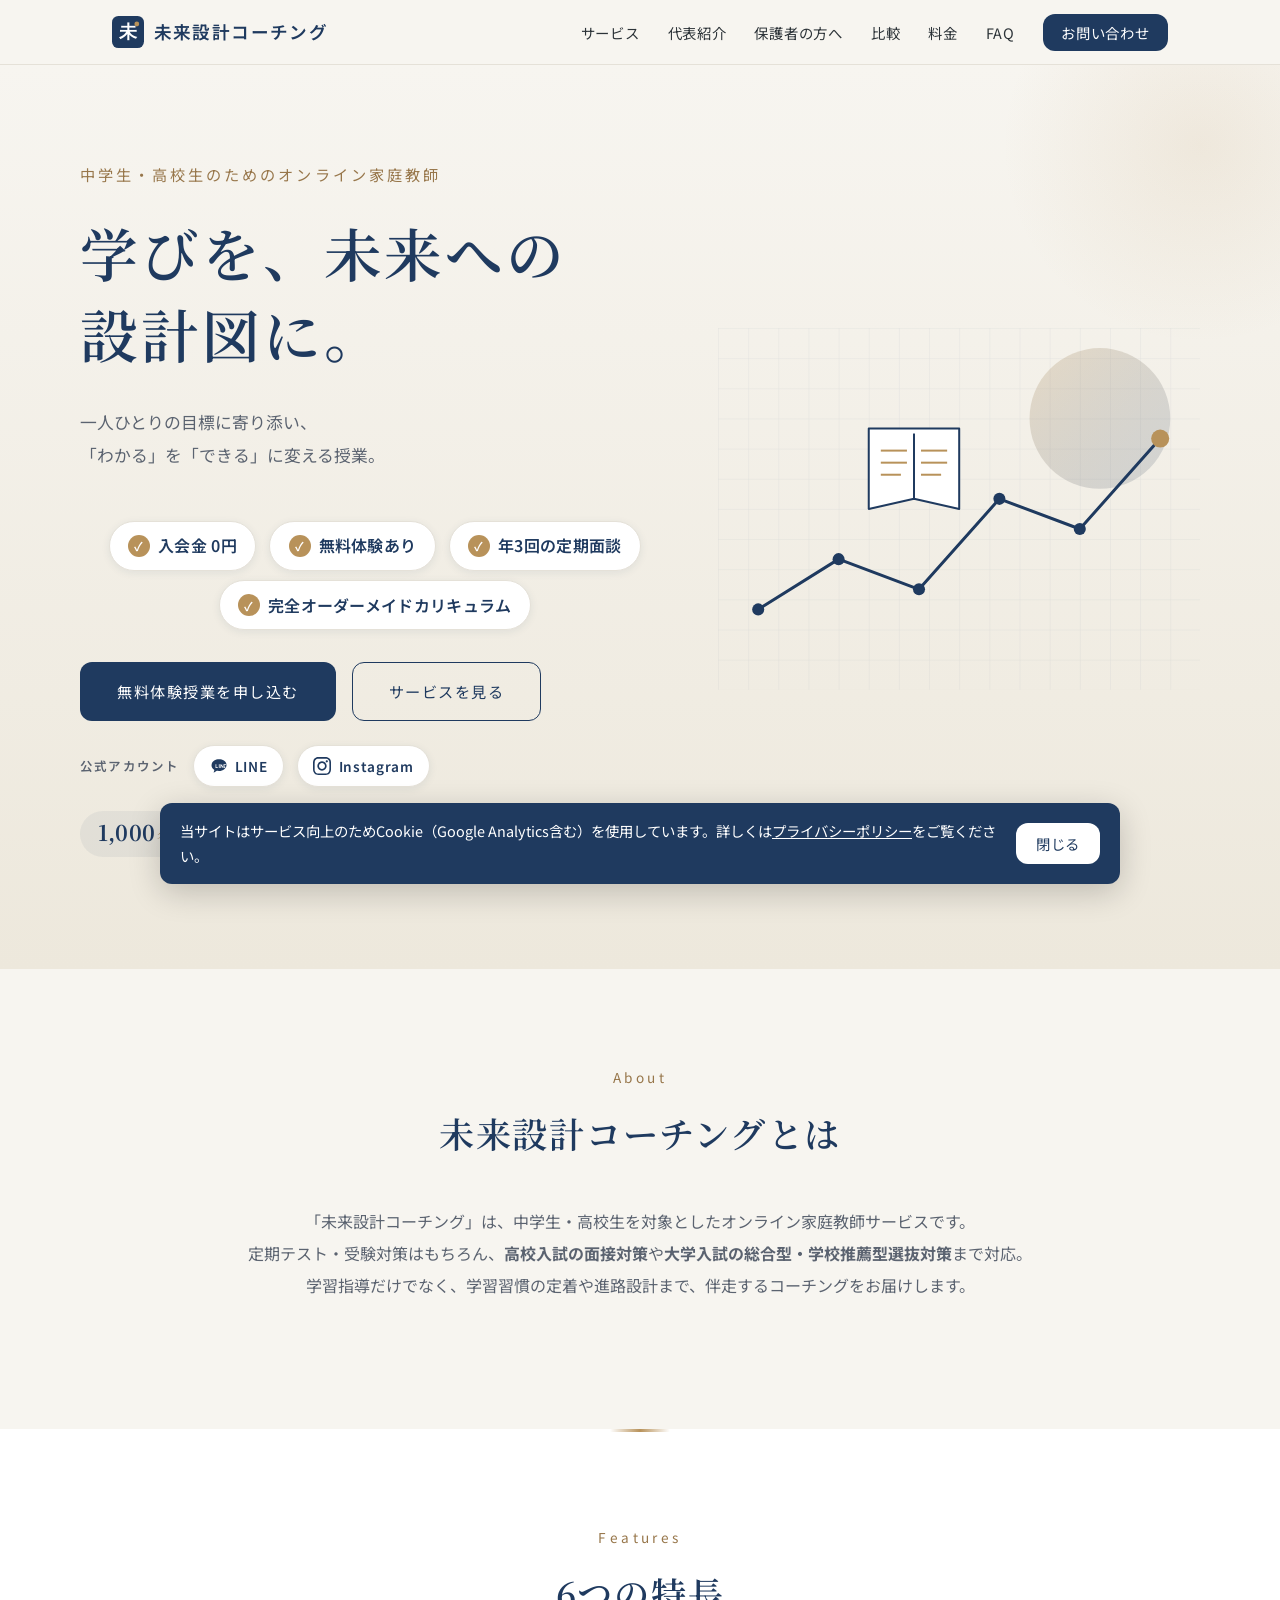
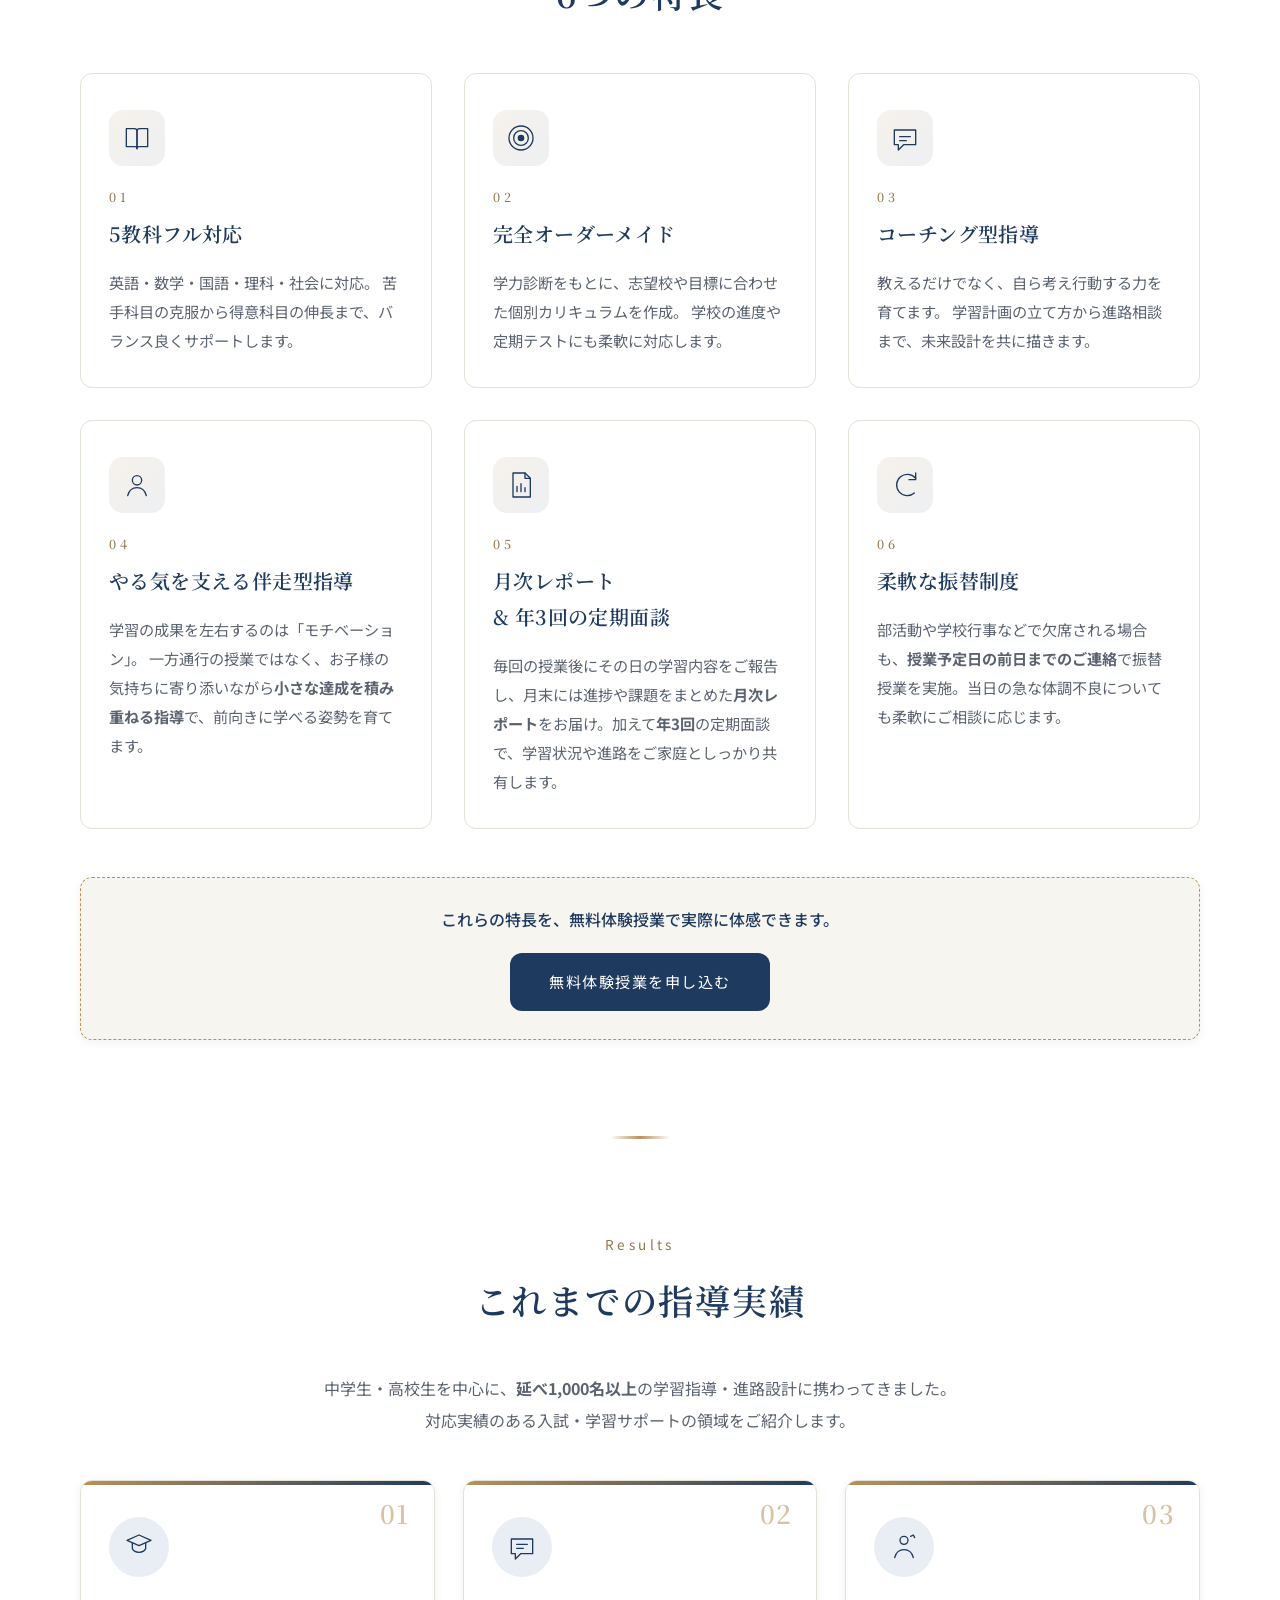
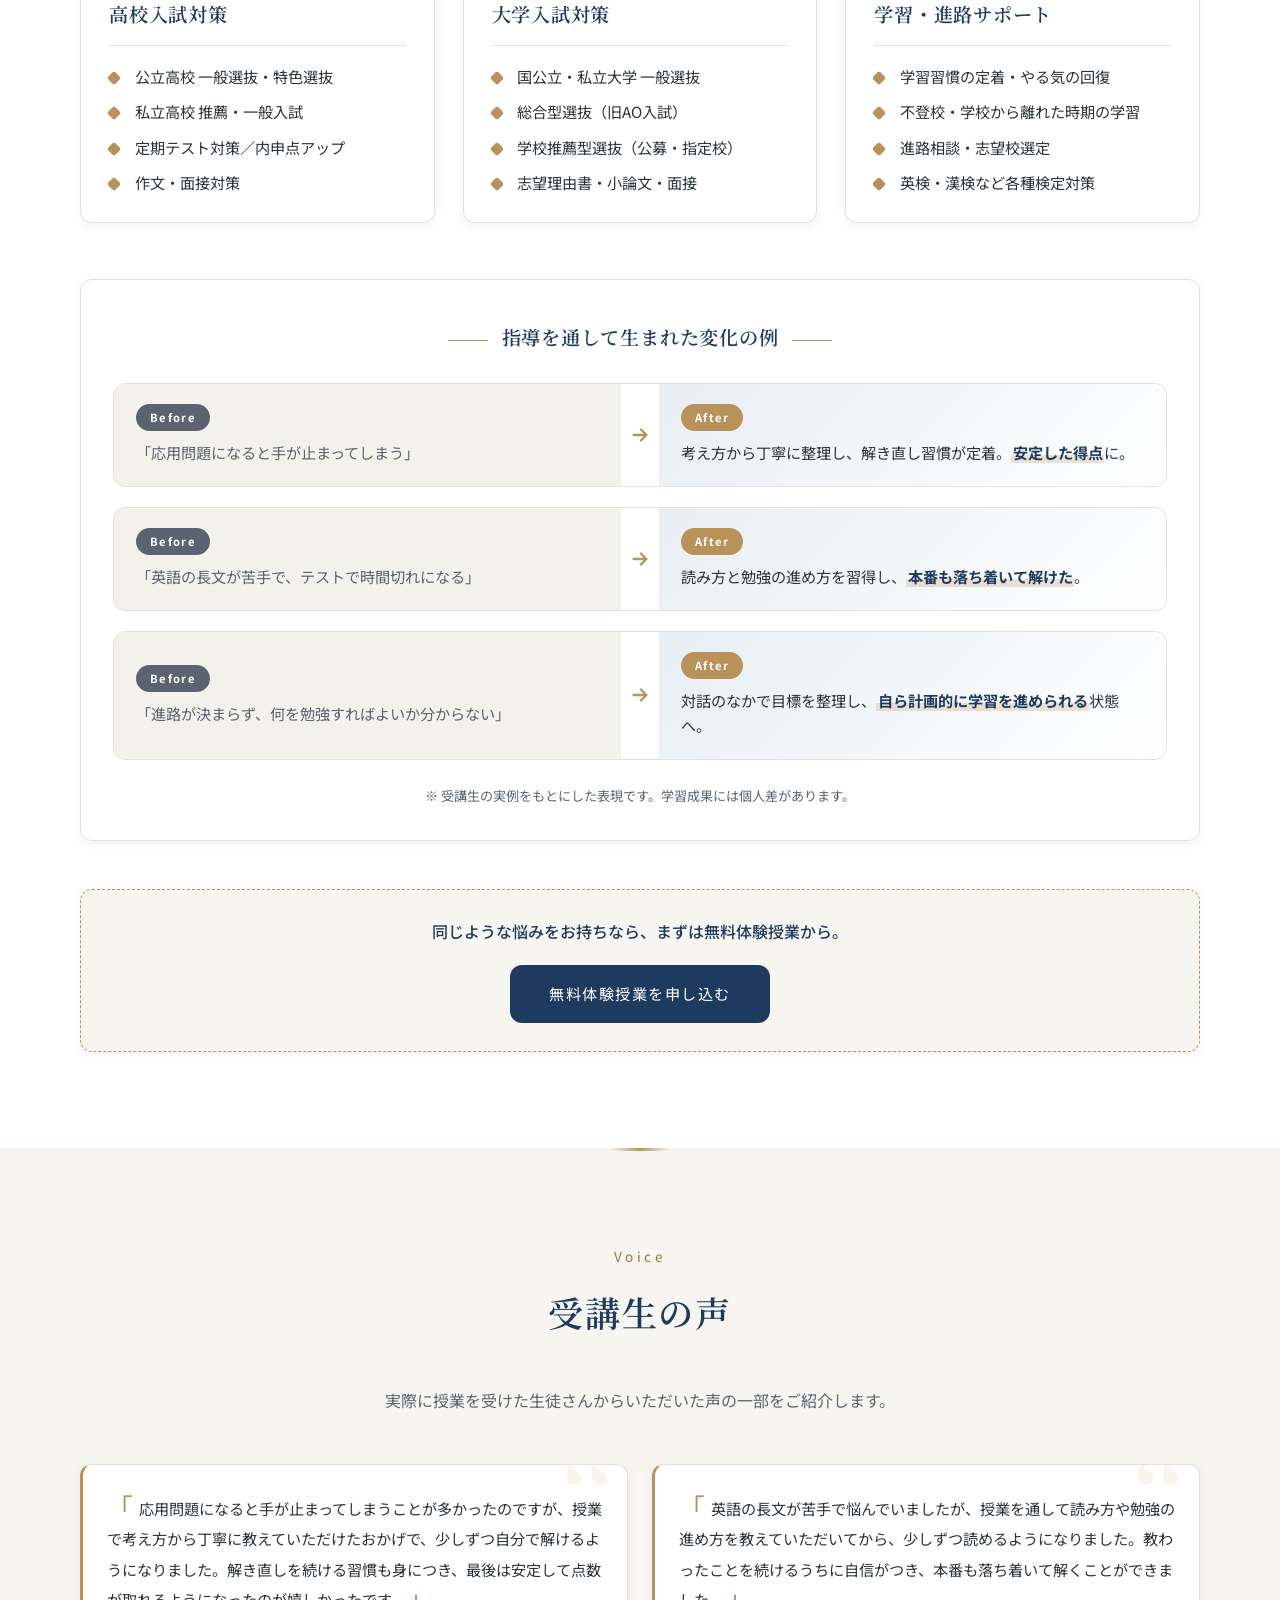
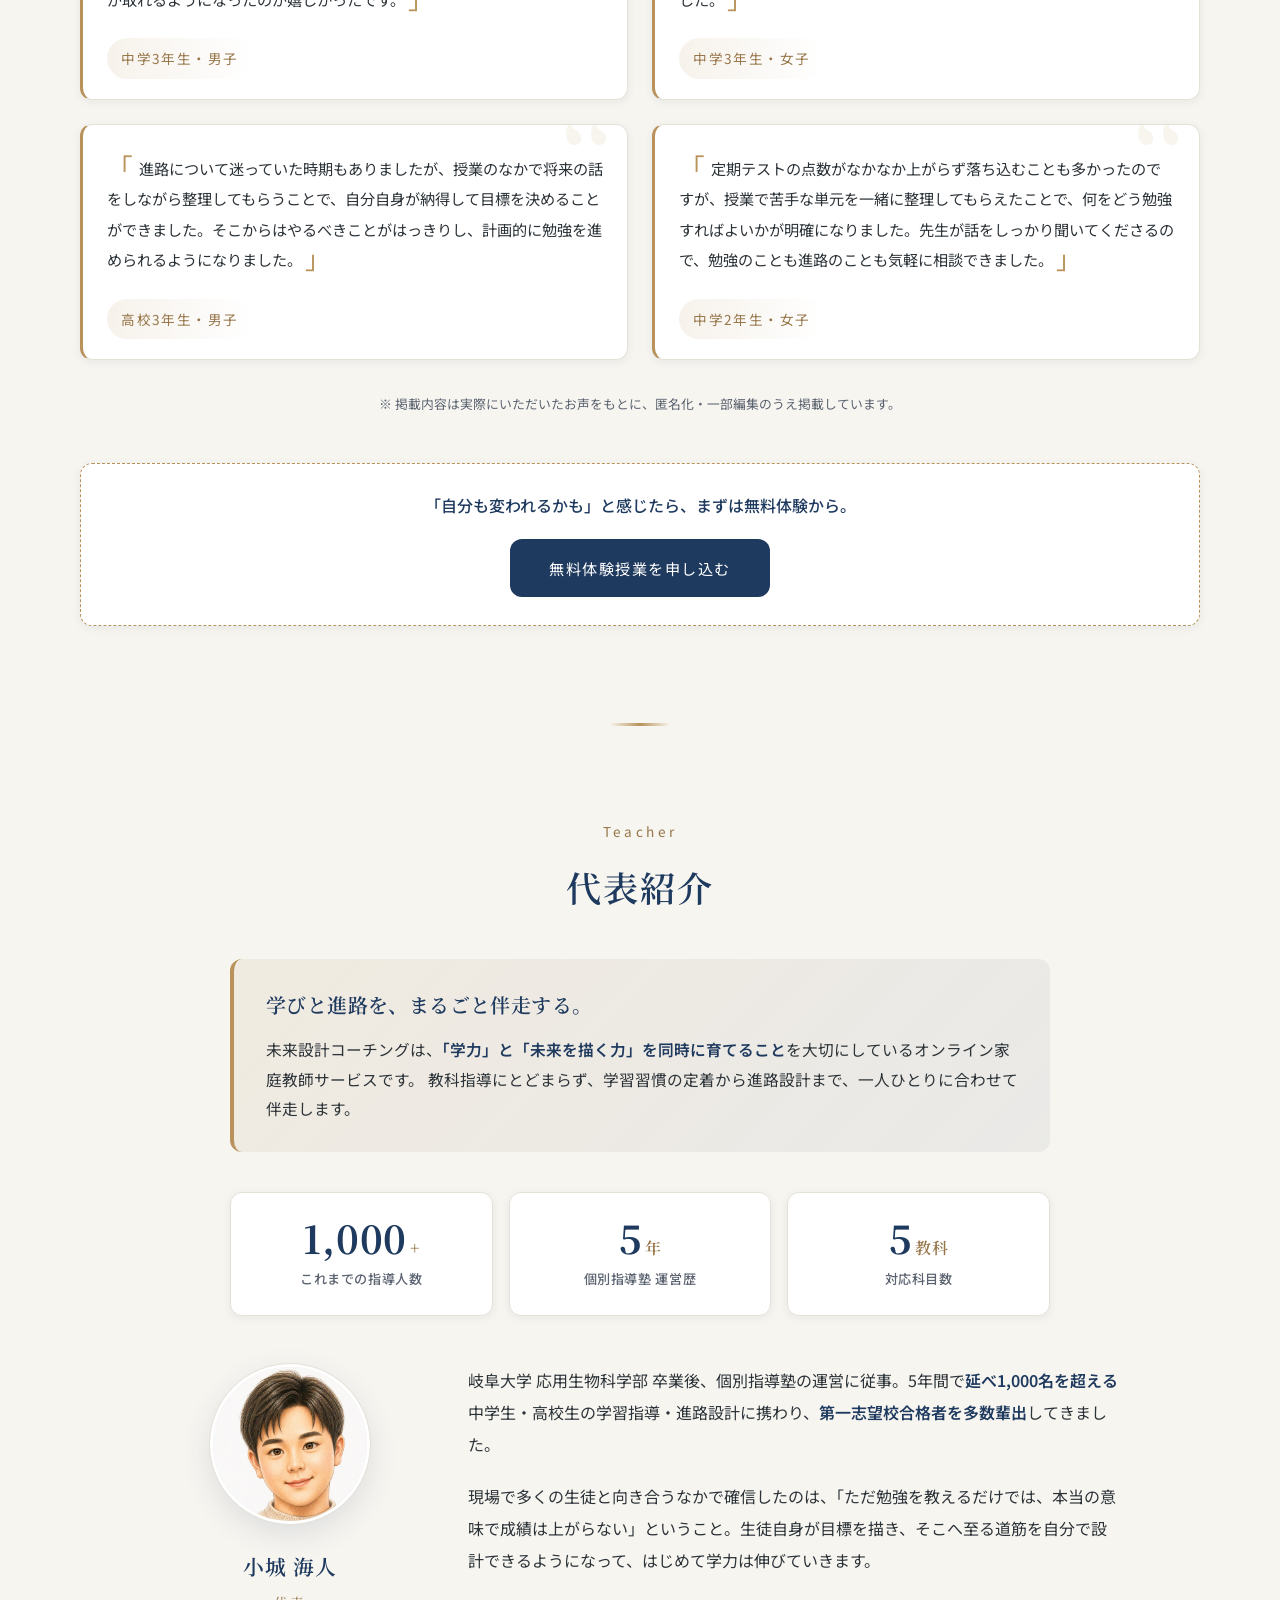
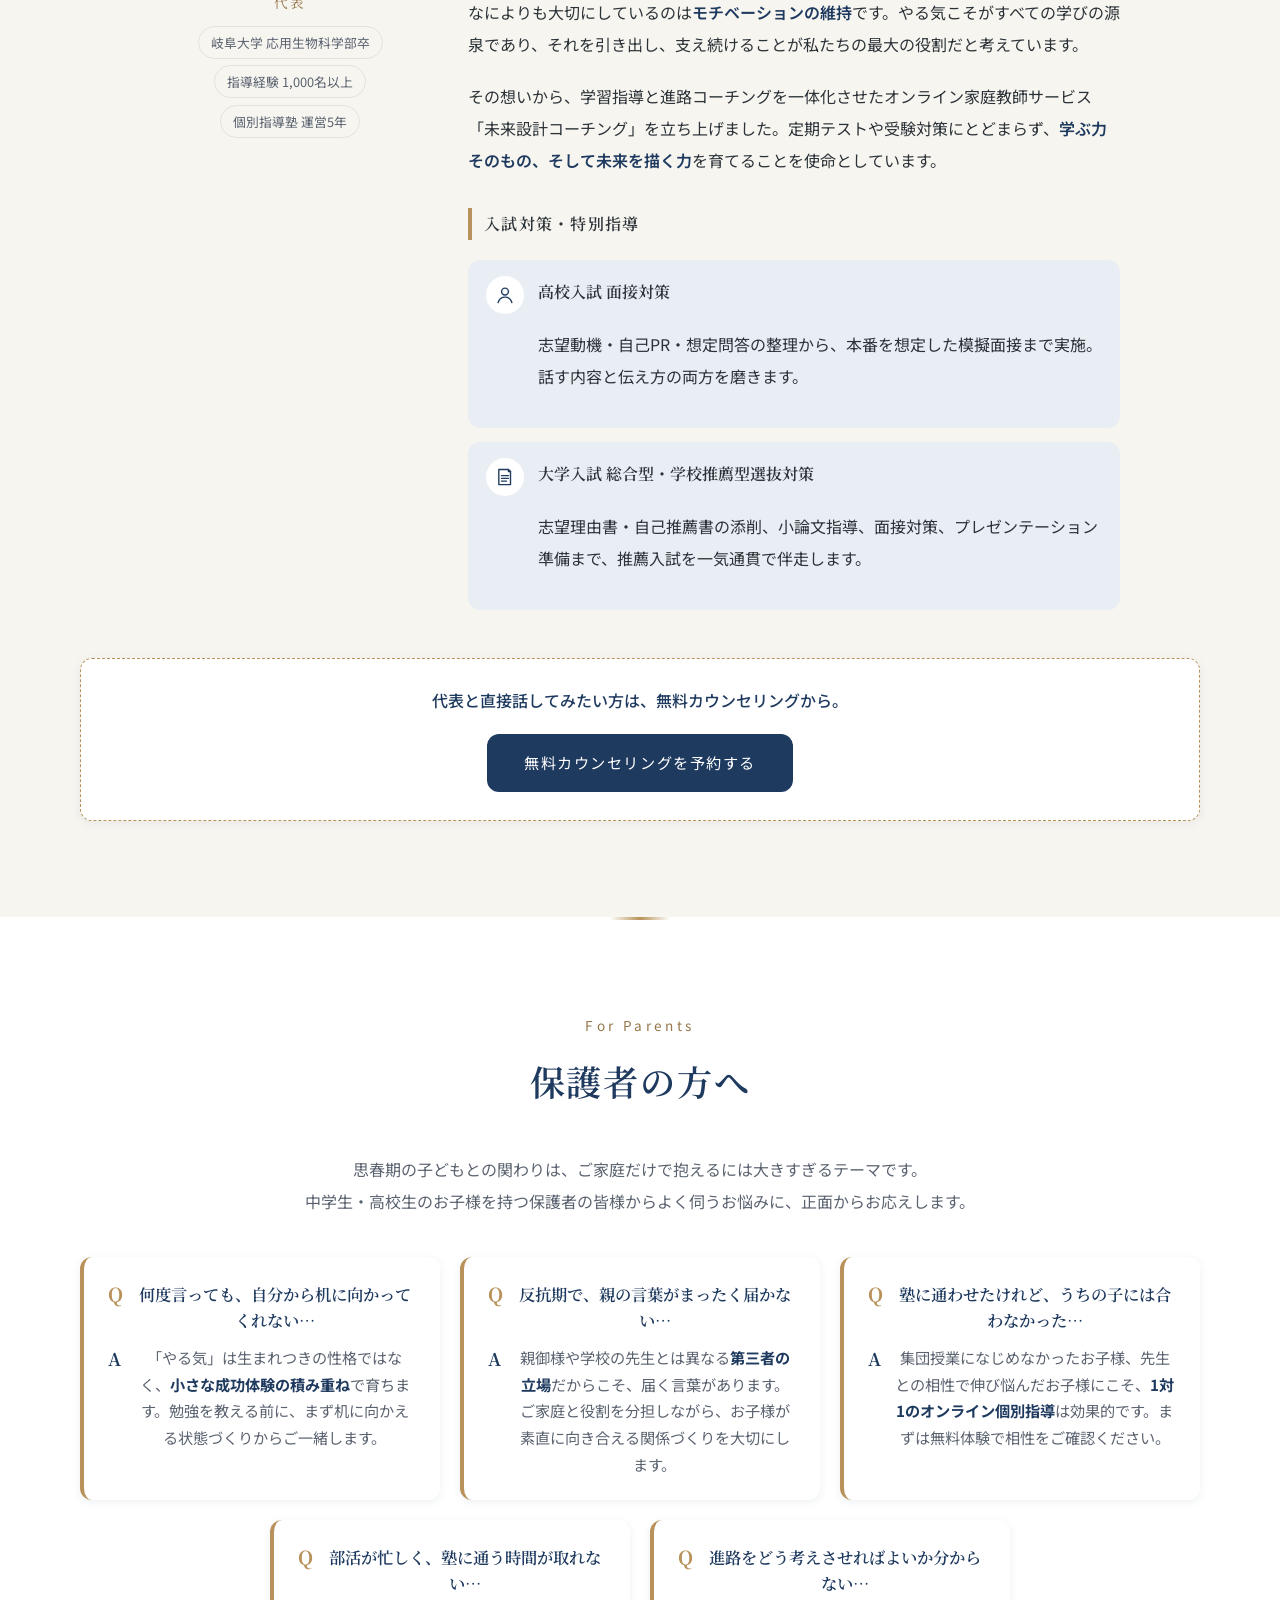
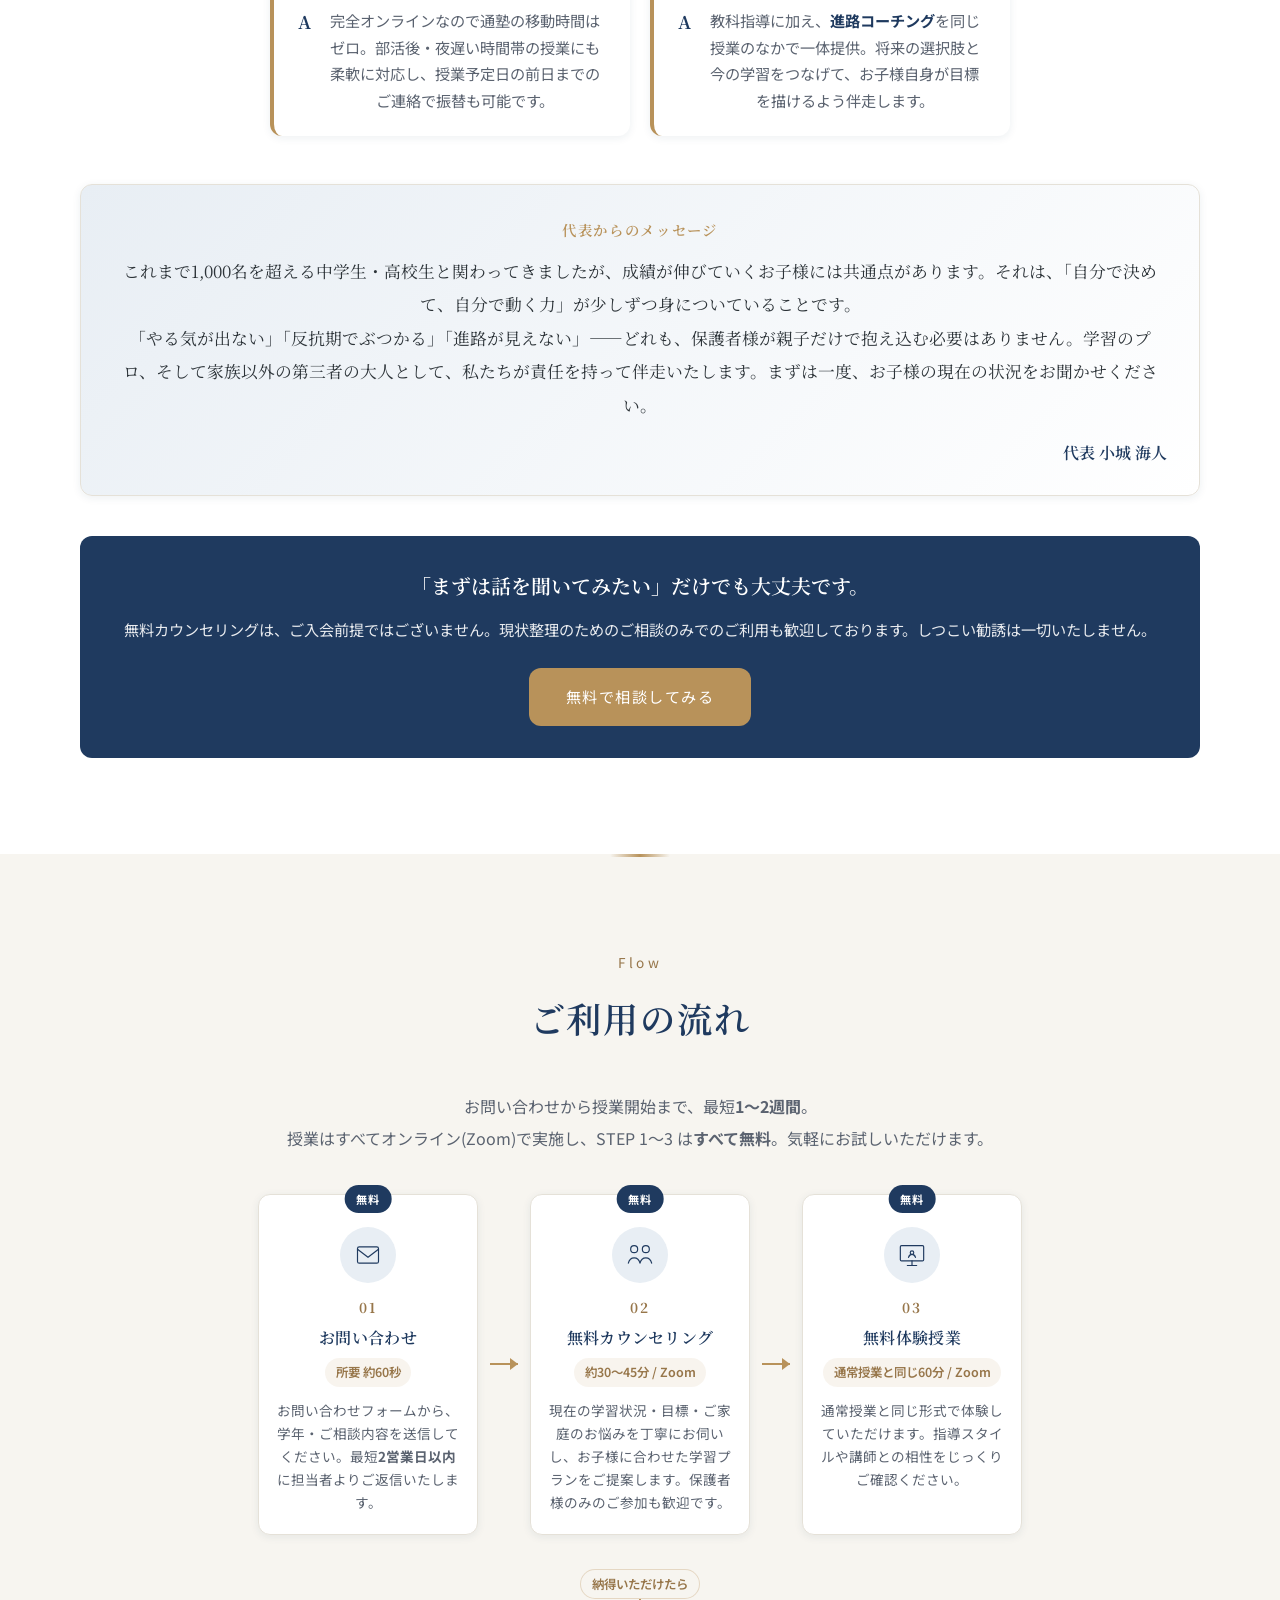
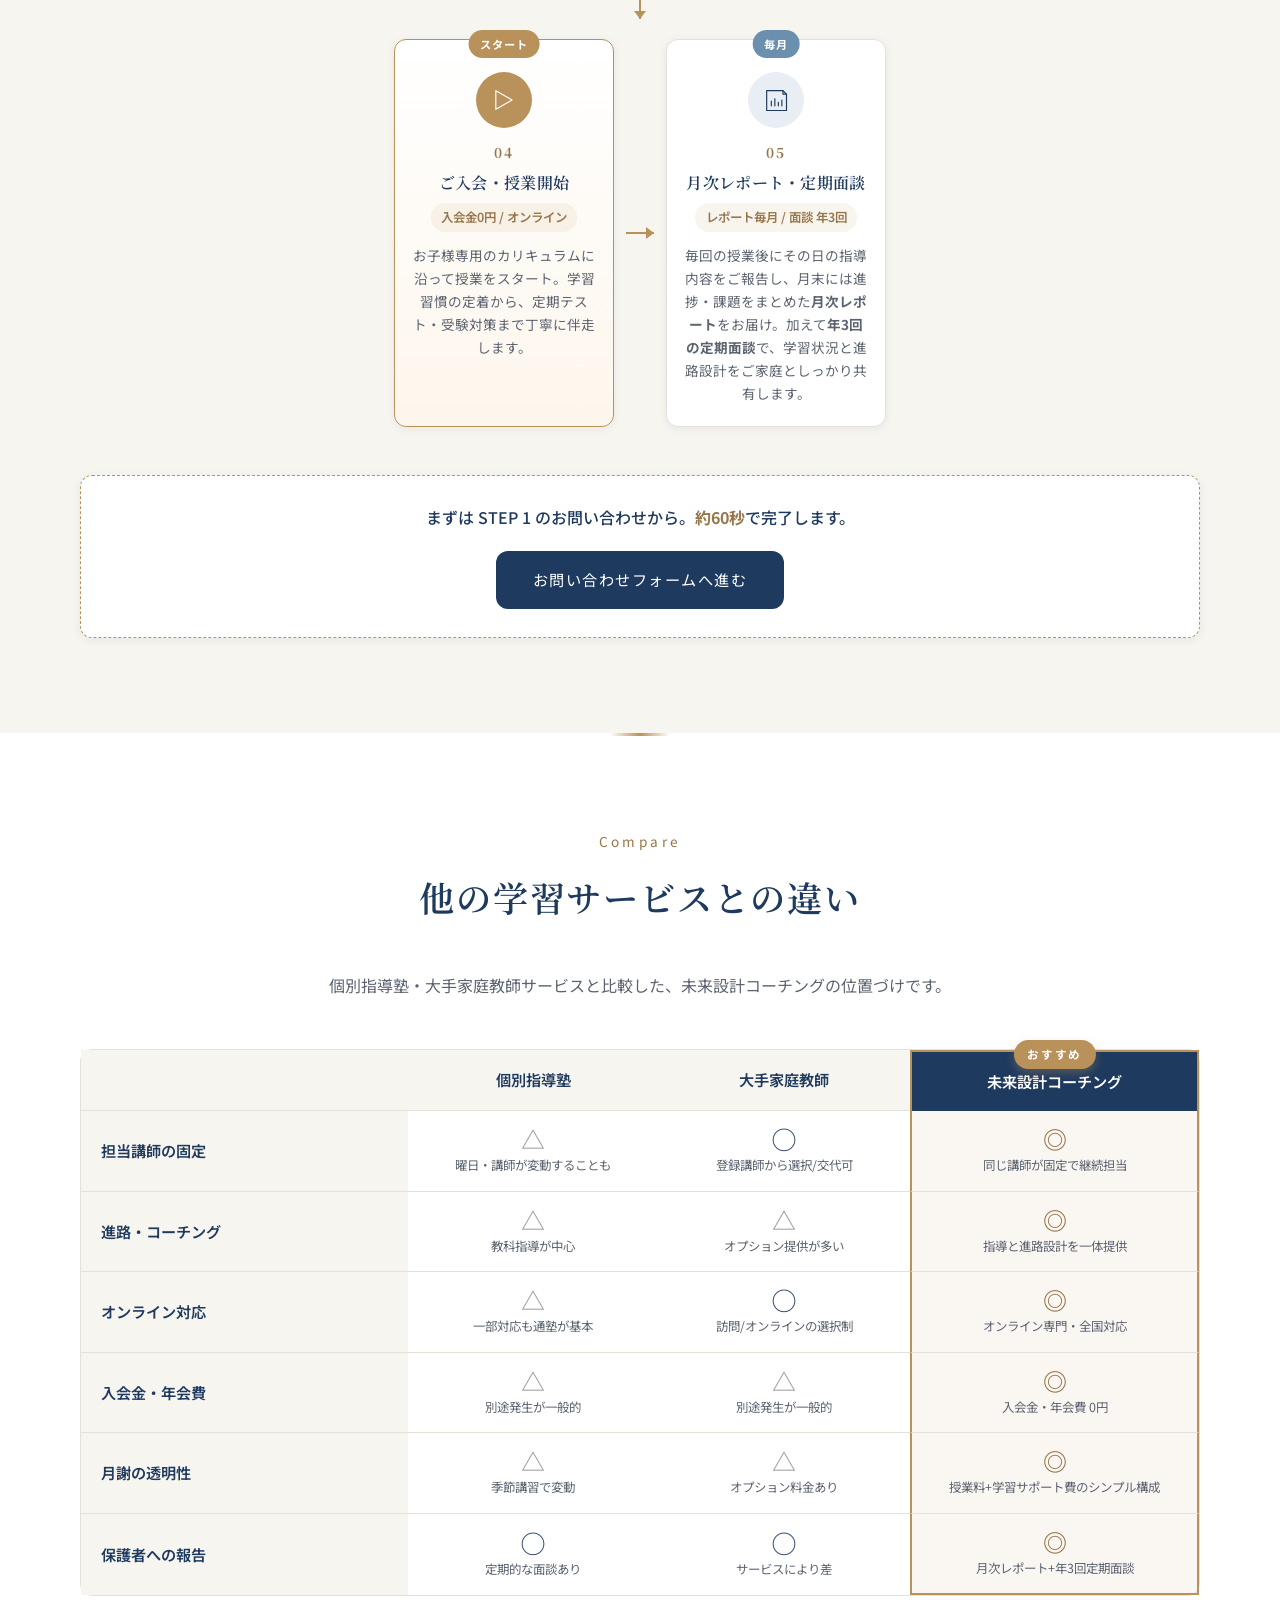
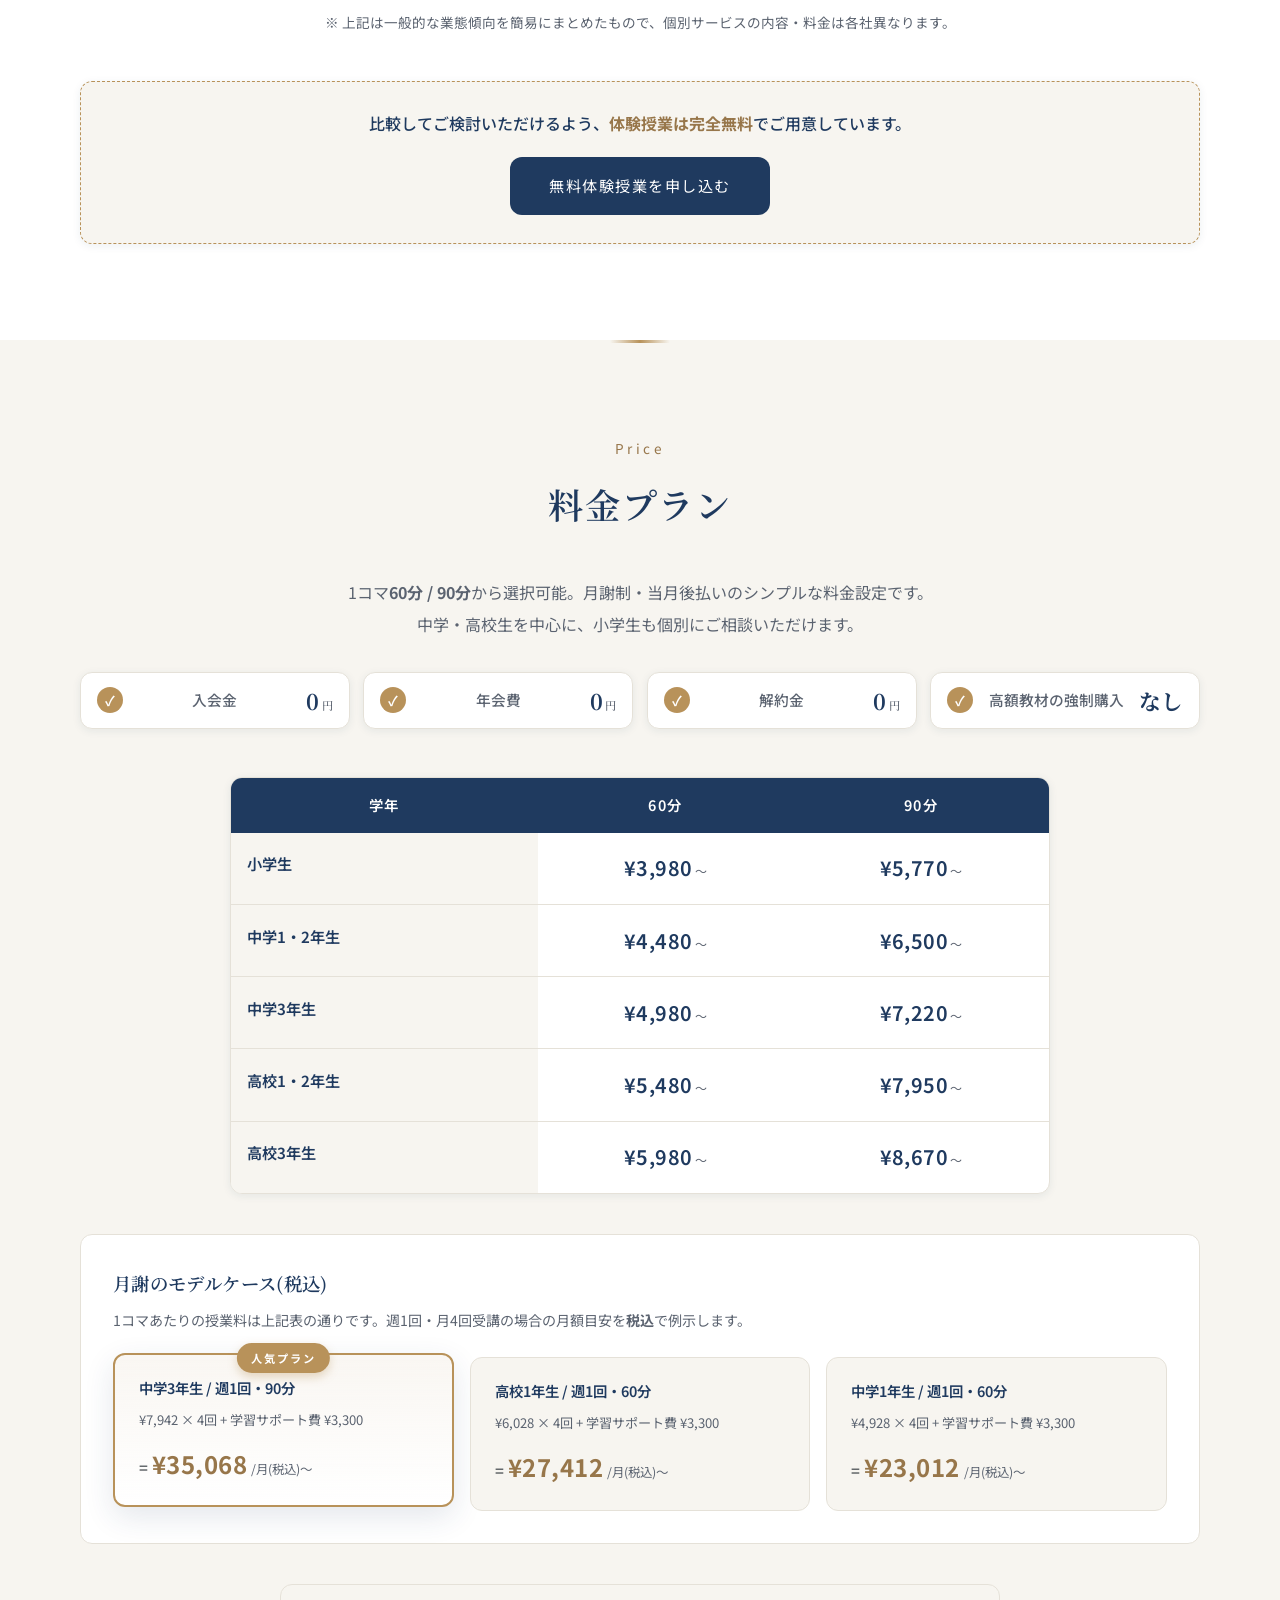
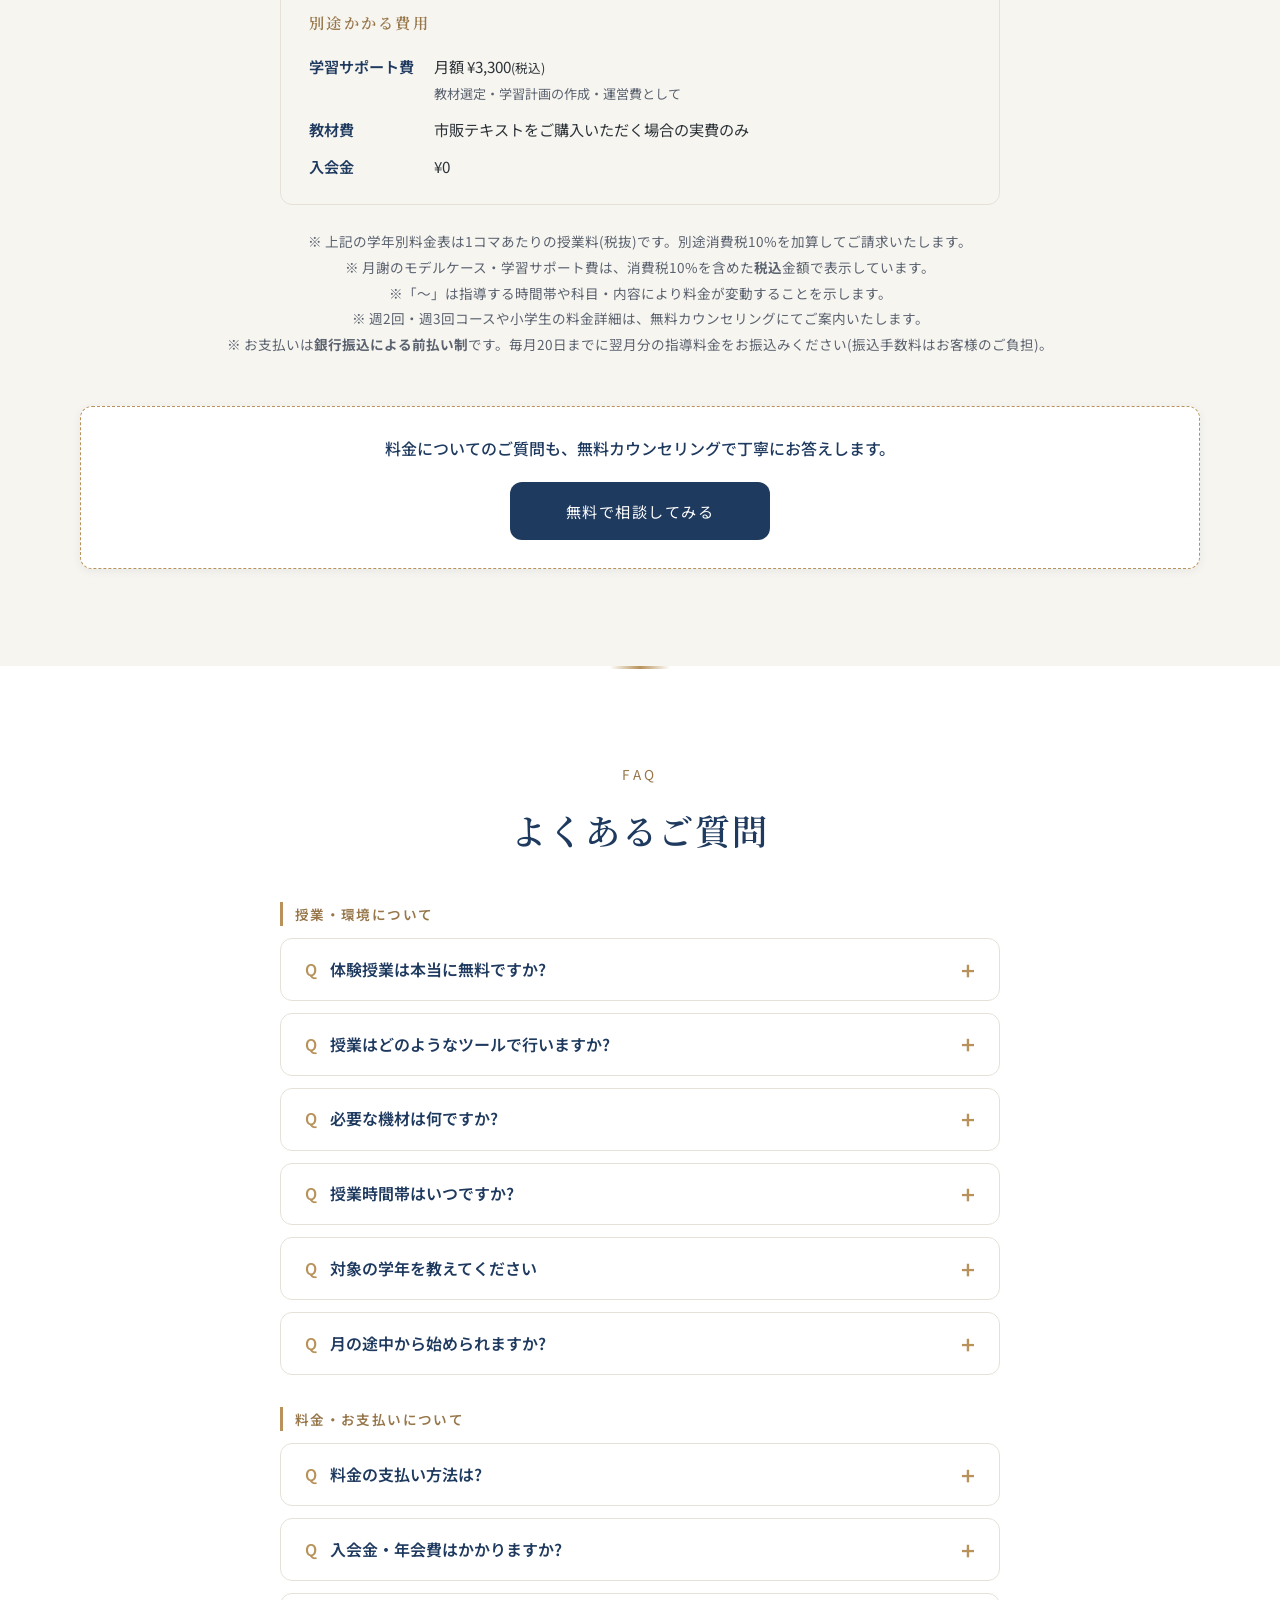
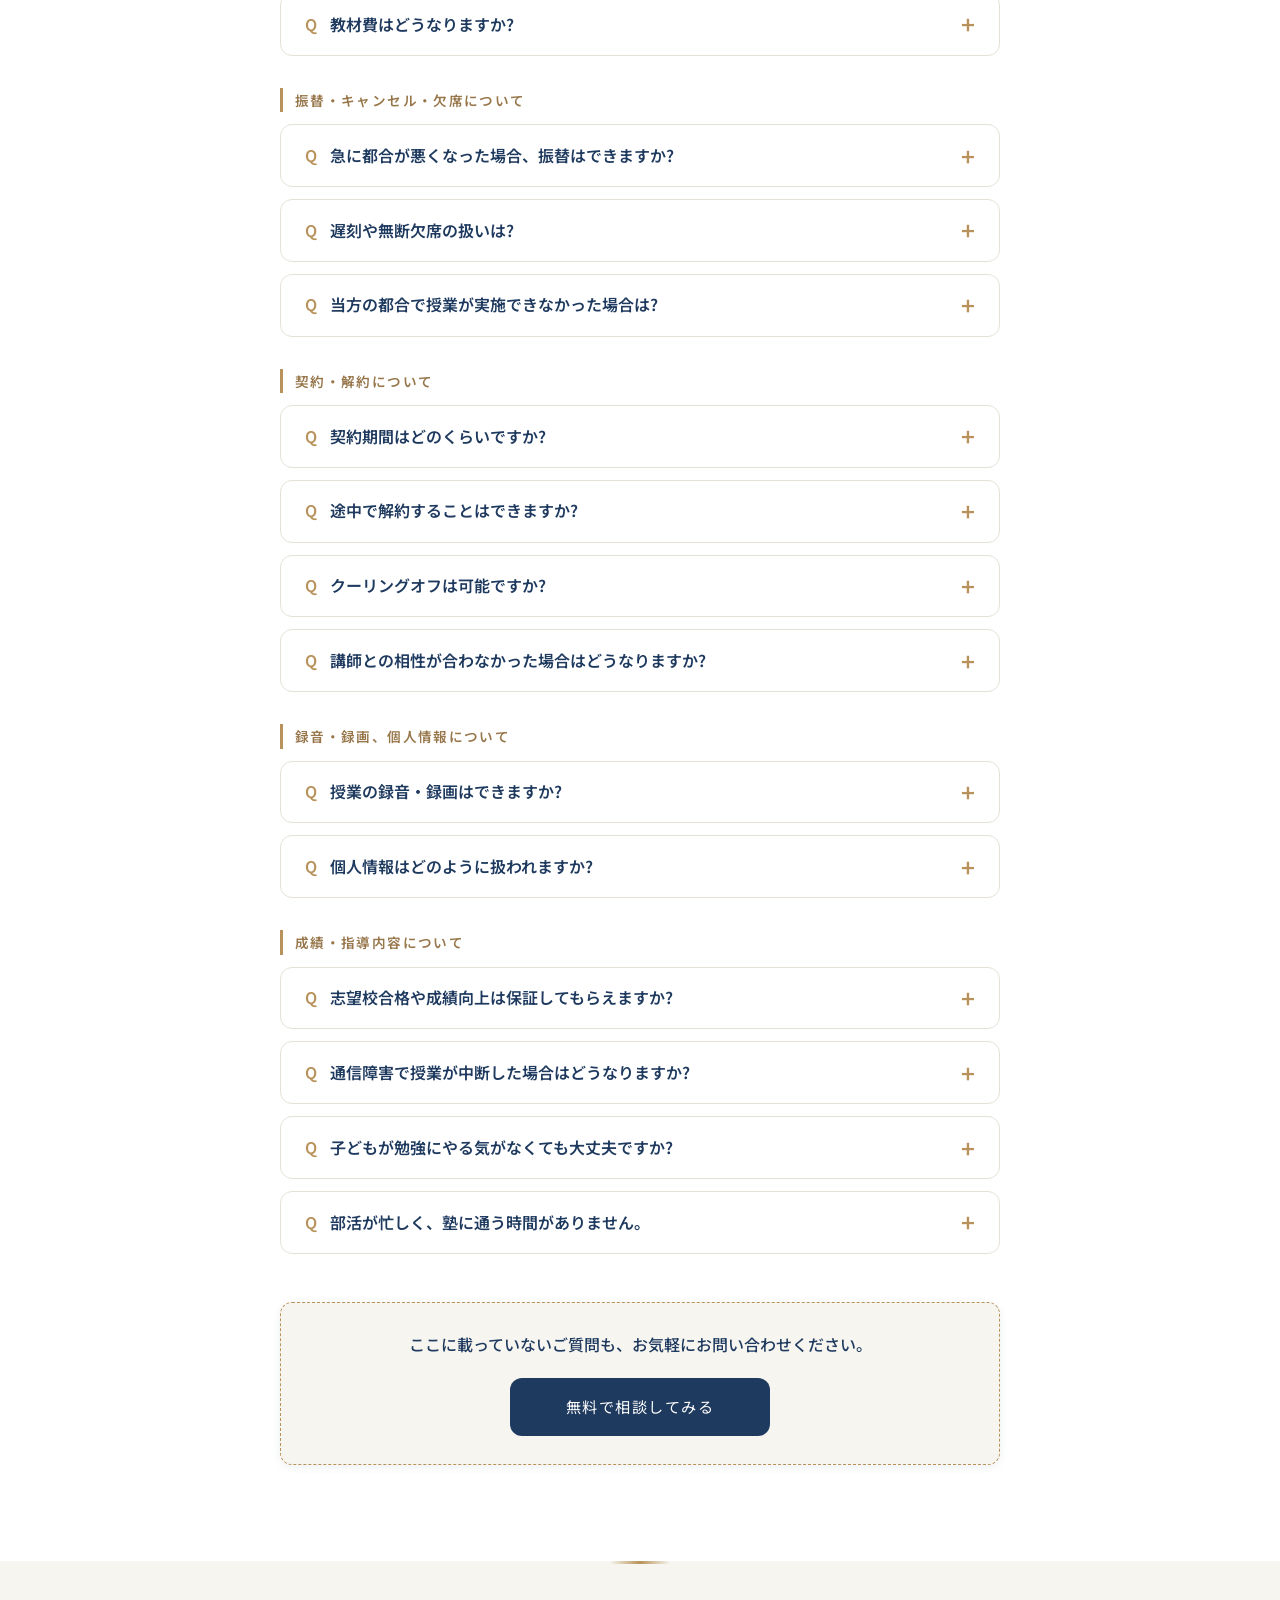
==== commit 2da24776: "代表アイコンを実画像 (representative.jpg/webp) に差し替え - images/representative.jpg (46KB) と representative.webp " ====
--- a/index.html
+++ b/index.html
@@ -467,47 +467,11 @@
         </ul>
         <div class="teacher">
           <div class="teacher__aside">
-            <div class="teacher__avatar" aria-hidden="true">
-              <svg viewBox="0 0 200 200" xmlns="http://www.w3.org/2000/svg" preserveAspectRatio="xMidYMid slice">
-                <defs>
-                  <linearGradient id="avatarBg" x1="0" y1="0" x2="0" y2="1">
-                    <stop offset="0%" stop-color="#eef3f8"/>
-                    <stop offset="100%" stop-color="#d8e1ec"/>
-                  </linearGradient>
-                  <linearGradient id="avatarJacket" x1="0" y1="0" x2="0" y2="1">
-                    <stop offset="0%" stop-color="#1f3a5f"/>
-                    <stop offset="100%" stop-color="#15294a"/>
-                  </linearGradient>
-                  <linearGradient id="avatarSkin" x1="0" y1="0" x2="0" y2="1">
-                    <stop offset="0%" stop-color="#f4dcc1"/>
-                    <stop offset="100%" stop-color="#e9c8a6"/>
-                  </linearGradient>
-                  <linearGradient id="avatarHair" x1="0" y1="0" x2="0" y2="1">
-                    <stop offset="0%" stop-color="#2a2620"/>
-                    <stop offset="100%" stop-color="#1a1612"/>
-                  </linearGradient>
-                </defs>
-                <rect width="200" height="200" fill="url(#avatarBg)"/>
-                <ellipse cx="100" cy="160" rx="80" ry="20" fill="#c9d3e0" opacity="0.5"/>
-                <path d="M 26 200 L 26 178 Q 30 152 64 142 L 76 138 L 100 162 L 124 138 L 136 142 Q 170 152 174 178 L 174 200 Z" fill="url(#avatarJacket)"/>
-                <path d="M 78 138 L 100 162 L 122 138 L 122 200 L 78 200 Z" fill="#ffffff"/>
-                <path d="M 78 138 L 100 162 L 122 138" stroke="#d8e1ec" stroke-width="0.75" fill="none"/>
-                <path d="M 89 130 L 89 144 Q 95 148 100 148 Q 105 148 111 144 L 111 130 Q 105 134 100 134 Q 95 134 89 130 Z" fill="url(#avatarSkin)"/>
-                <path d="M 89 142 Q 95 138 100 138 Q 105 138 111 142 L 111 145 Q 105 142 100 142 Q 95 142 89 145 Z" fill="#d4b48a" opacity="0.5"/>
-                <ellipse cx="100" cy="93" rx="34" ry="40" fill="url(#avatarSkin)"/>
-                <ellipse cx="65" cy="96" rx="3.5" ry="6" fill="url(#avatarSkin)"/>
-                <ellipse cx="135" cy="96" rx="3.5" ry="6" fill="url(#avatarSkin)"/>
-                <path d="M 67 84 Q 66 56 100 53 Q 134 56 133 84 Q 132 78 130 75 Q 124 65 110 63 Q 100 67 90 63 Q 76 65 70 75 Q 68 78 67 84 Z" fill="url(#avatarHair)"/>
-                <path d="M 88 60 Q 96 56 104 58 Q 110 62 105 67 Q 98 64 92 65 Q 88 63 88 60 Z" fill="#3a342c" opacity="0.6"/>
-                <path d="M 78 87 Q 84 84 90 87" stroke="#2a2620" stroke-width="2.2" fill="none" stroke-linecap="round"/>
-                <path d="M 110 87 Q 116 84 122 87" stroke="#2a2620" stroke-width="2.2" fill="none" stroke-linecap="round"/>
-                <ellipse cx="85" cy="96" rx="2.4" ry="2.8" fill="#2a2620"/>
-                <ellipse cx="115" cy="96" rx="2.4" ry="2.8" fill="#2a2620"/>
-                <ellipse cx="85.7" cy="95.3" rx="0.8" ry="0.9" fill="#ffffff" opacity="0.8"/>
-                <ellipse cx="115.7" cy="95.3" rx="0.8" ry="0.9" fill="#ffffff" opacity="0.8"/>
-                <path d="M 100 102 Q 98 112 99 116 Q 100 117 102 116 Q 102 112 100 102" fill="none" stroke="#c89773" stroke-width="1" stroke-linecap="round"/>
-                <path d="M 91 119 Q 100 124 109 119" stroke="#9e6a4f" stroke-width="1.6" fill="none" stroke-linecap="round"/>
-              </svg>
+            <div class="teacher__avatar">
+              <picture>
+                <source srcset="images/representative.webp" type="image/webp">
+                <img src="images/representative.jpg" alt="代表 小城海人" width="320" height="320" loading="lazy" decoding="async">
+              </picture>
             </div>
             <div class="teacher__meta">
               <p class="teacher__name">小城 海人<span class="teacher__role">代表</span></p>
--- a/style.css
+++ b/style.css
@@ -462,10 +462,14 @@
   background: var(--color-sub-soft);
 }
 
-.teacher__avatar svg {
+.teacher__avatar svg,
+.teacher__avatar picture,
+.teacher__avatar img {
   width: 100%;
   height: 100%;
   display: block;
+  object-fit: cover;
+  object-position: center top;
 }
 
 .teacher__meta {
@@ -1314,7 +1318,7 @@
     left: 0;
     right: 0;
     bottom: 0;
-    background: var(--color-bg);
+    background: #ffffff;
     flex-direction: column;
     align-items: stretch;
     gap: 0;
@@ -1323,6 +1327,7 @@
     transition: transform 0.3s;
     overflow-y: auto;
     z-index: 110;
+    box-shadow: -8px 0 24px rgba(31, 58, 95, 0.1);
   }
   .nav__menu--open {
     transform: translateX(0);
@@ -1332,12 +1337,24 @@
   }
   .nav__menu a {
     display: block;
-    padding: 1rem 0.5rem;
-    font-size: 1rem;
+    padding: 1.1rem 0.75rem;
+    font-size: 1.05rem;
+    color: var(--color-primary);
+    font-weight: 600;
+    letter-spacing: 0.06em;
+    opacity: 1;
+  }
+  .nav__menu a:hover,
+  .nav__menu a:focus {
+    color: var(--color-accent);
+    background: var(--color-sub-soft);
   }
   .nav__cta {
     margin-top: 1rem;
     text-align: center;
+  }
+  body.no-scroll .float-cta {
+    display: none;
   }
   .hero {
     padding: 4rem 1.25rem 5rem;
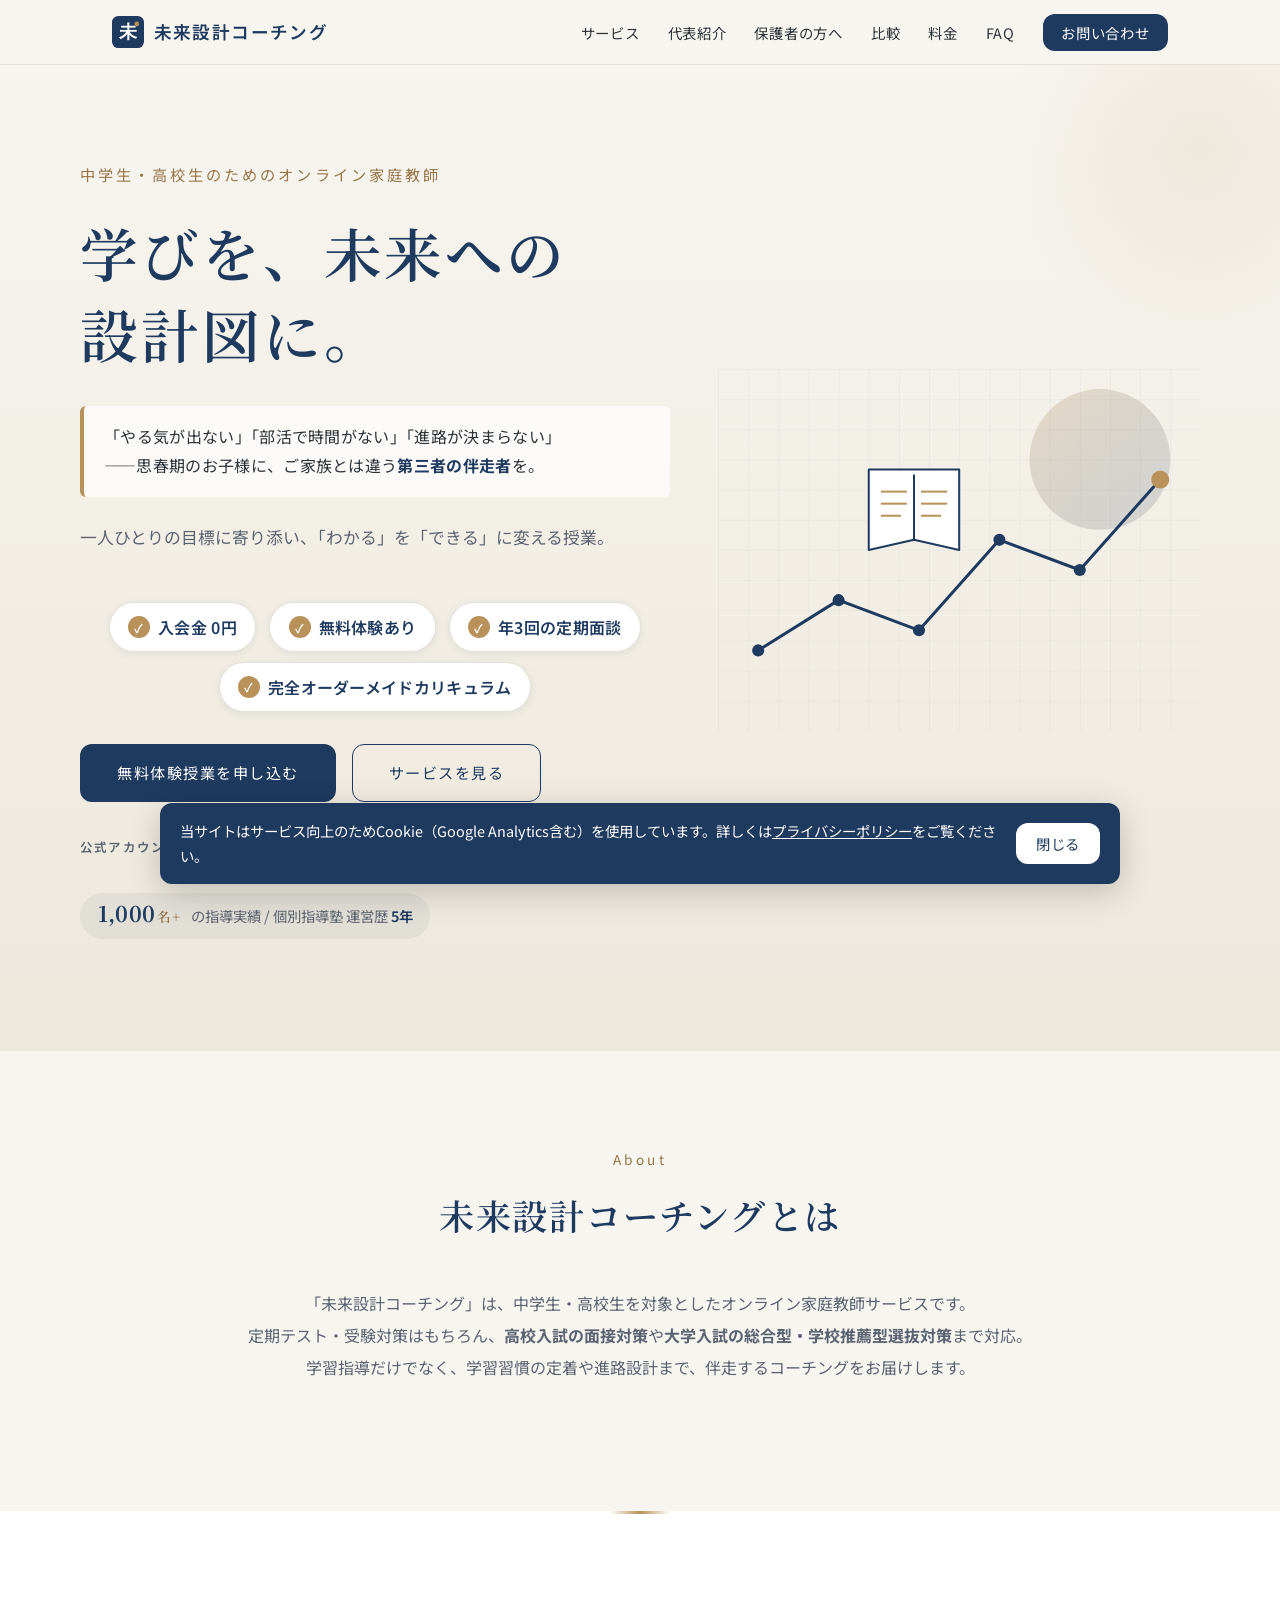
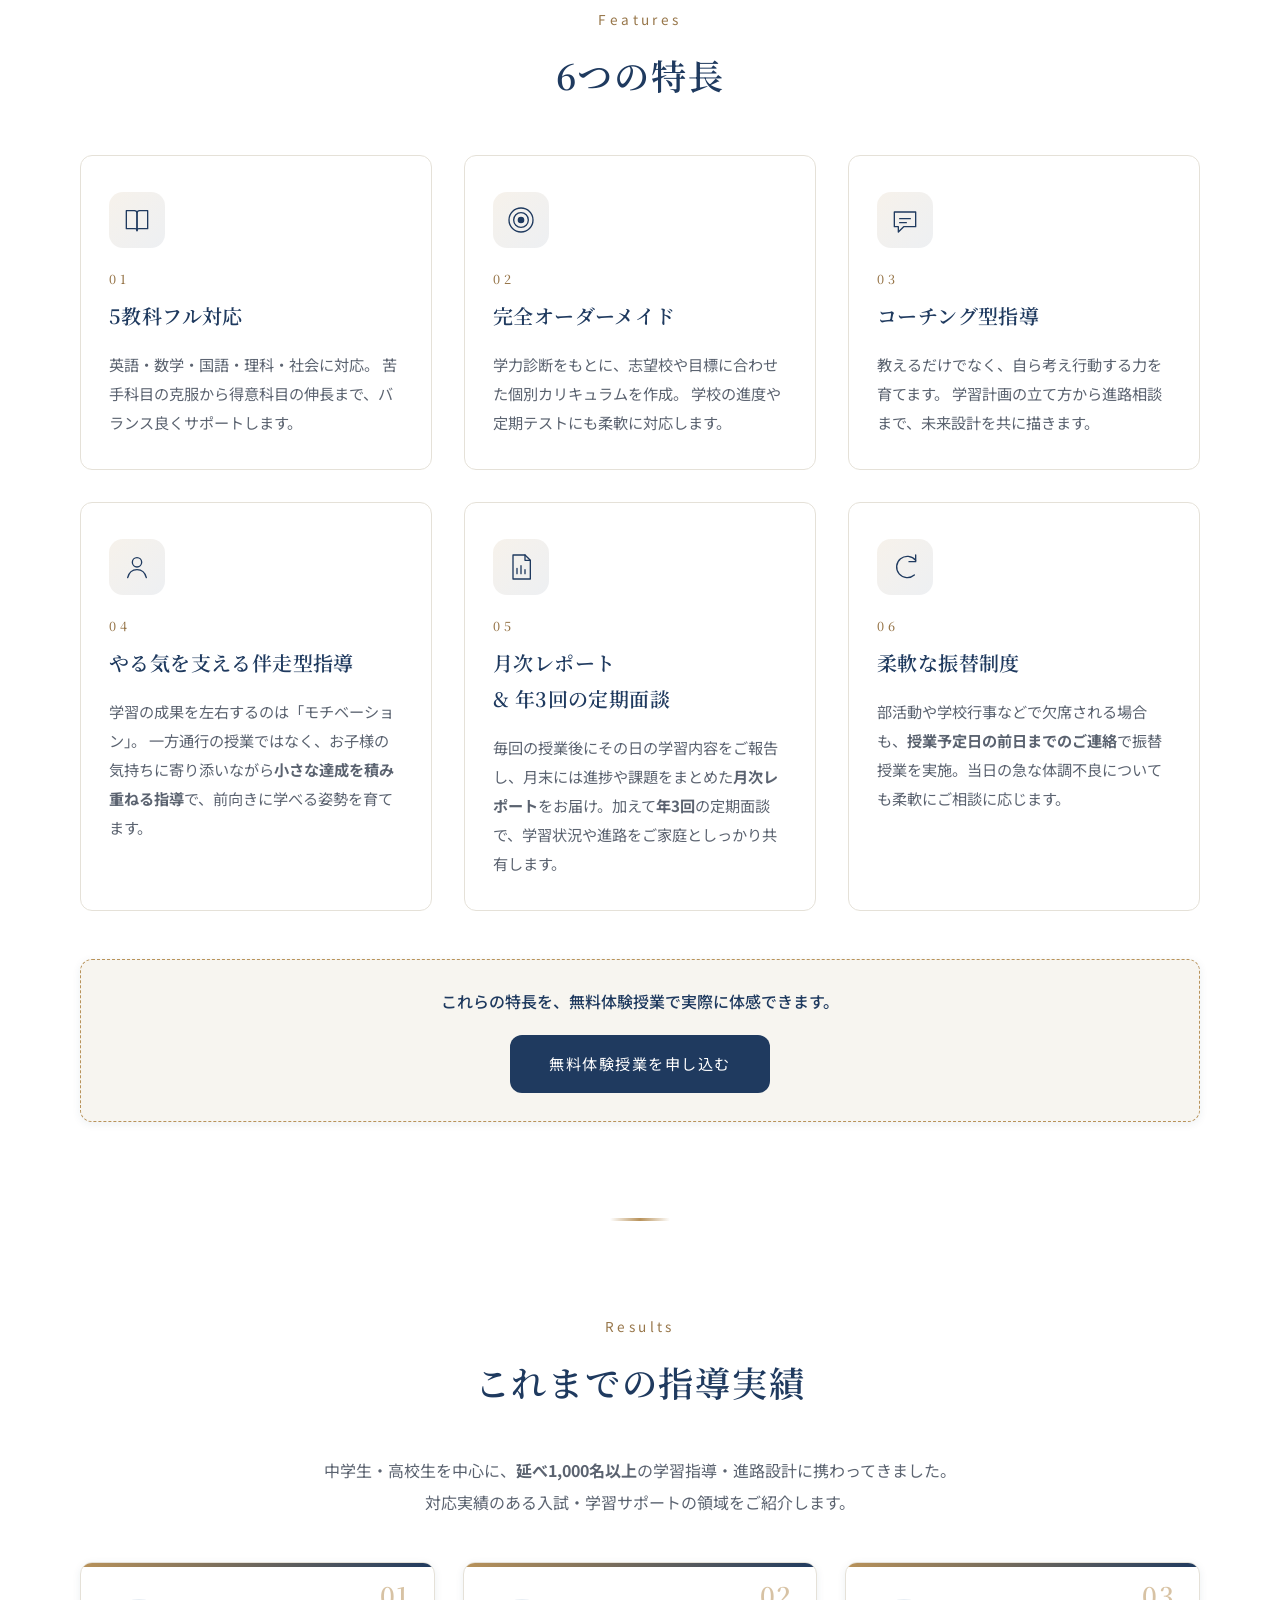
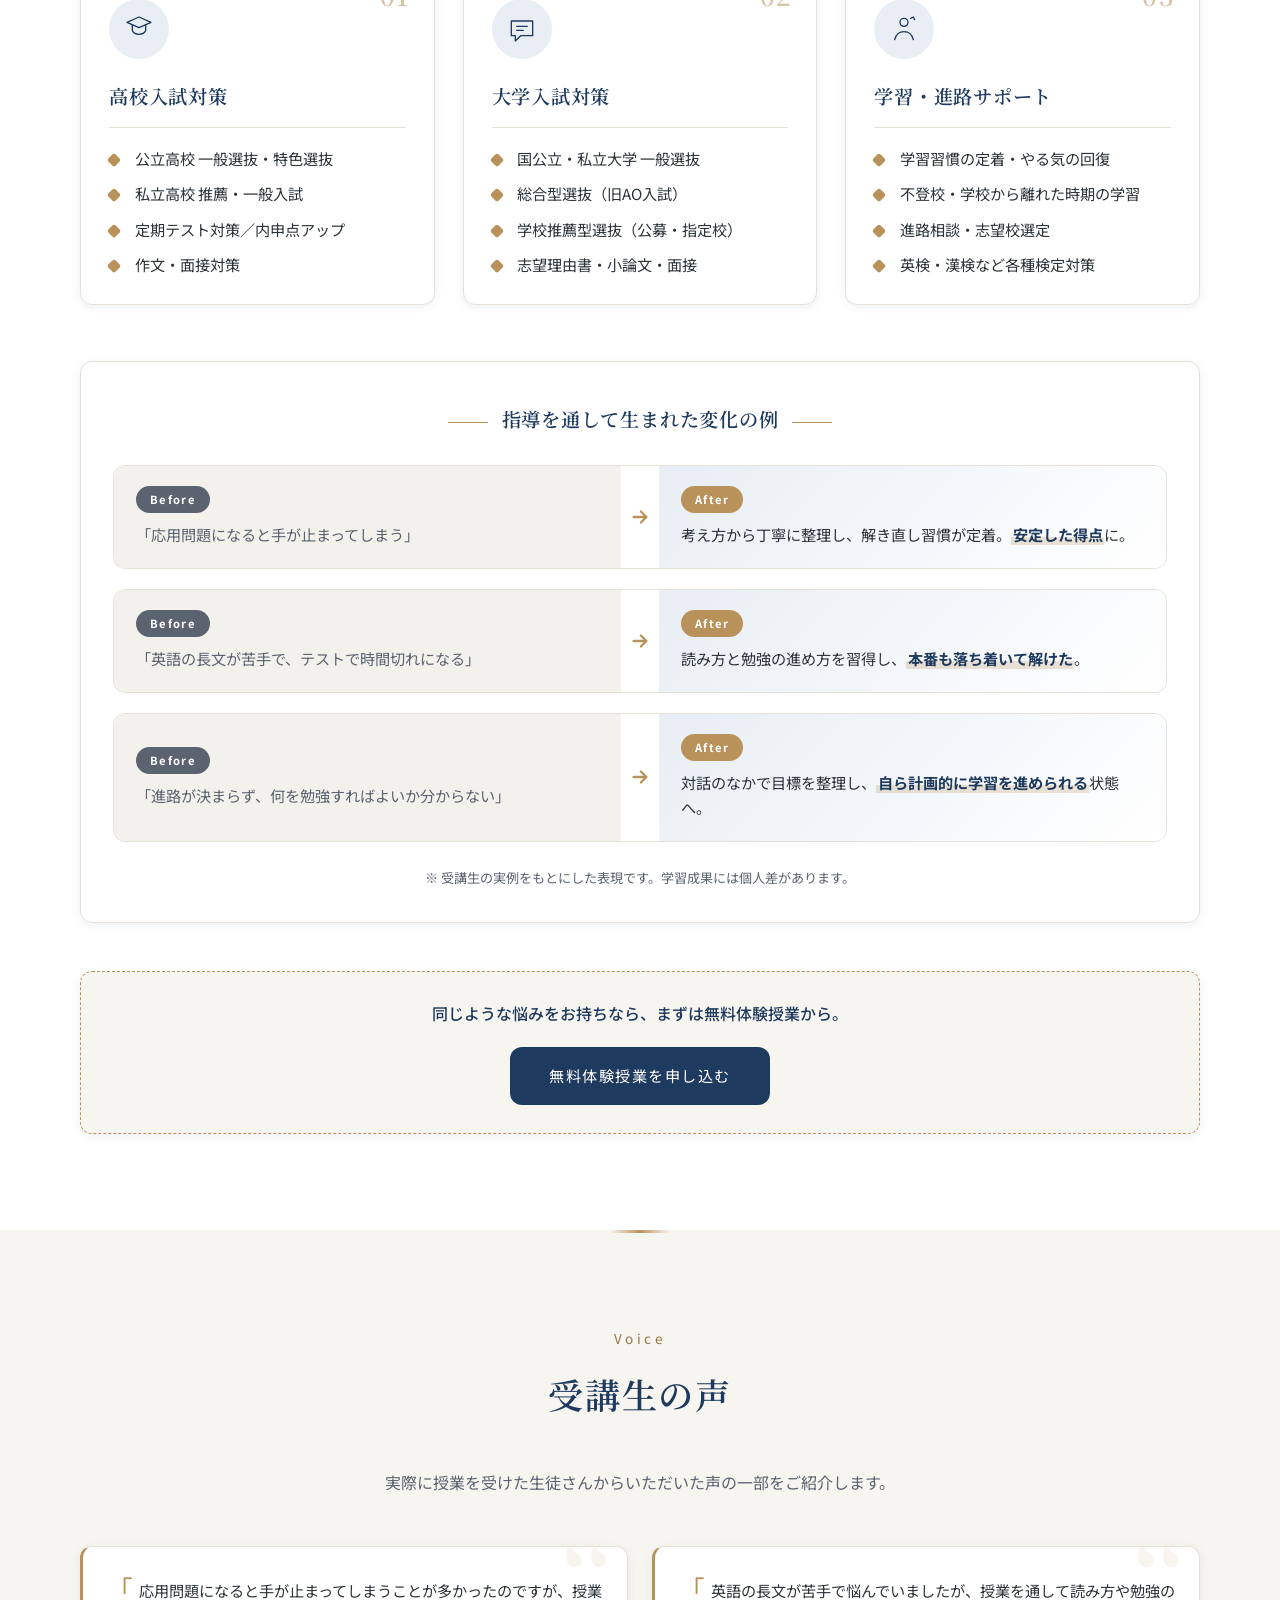
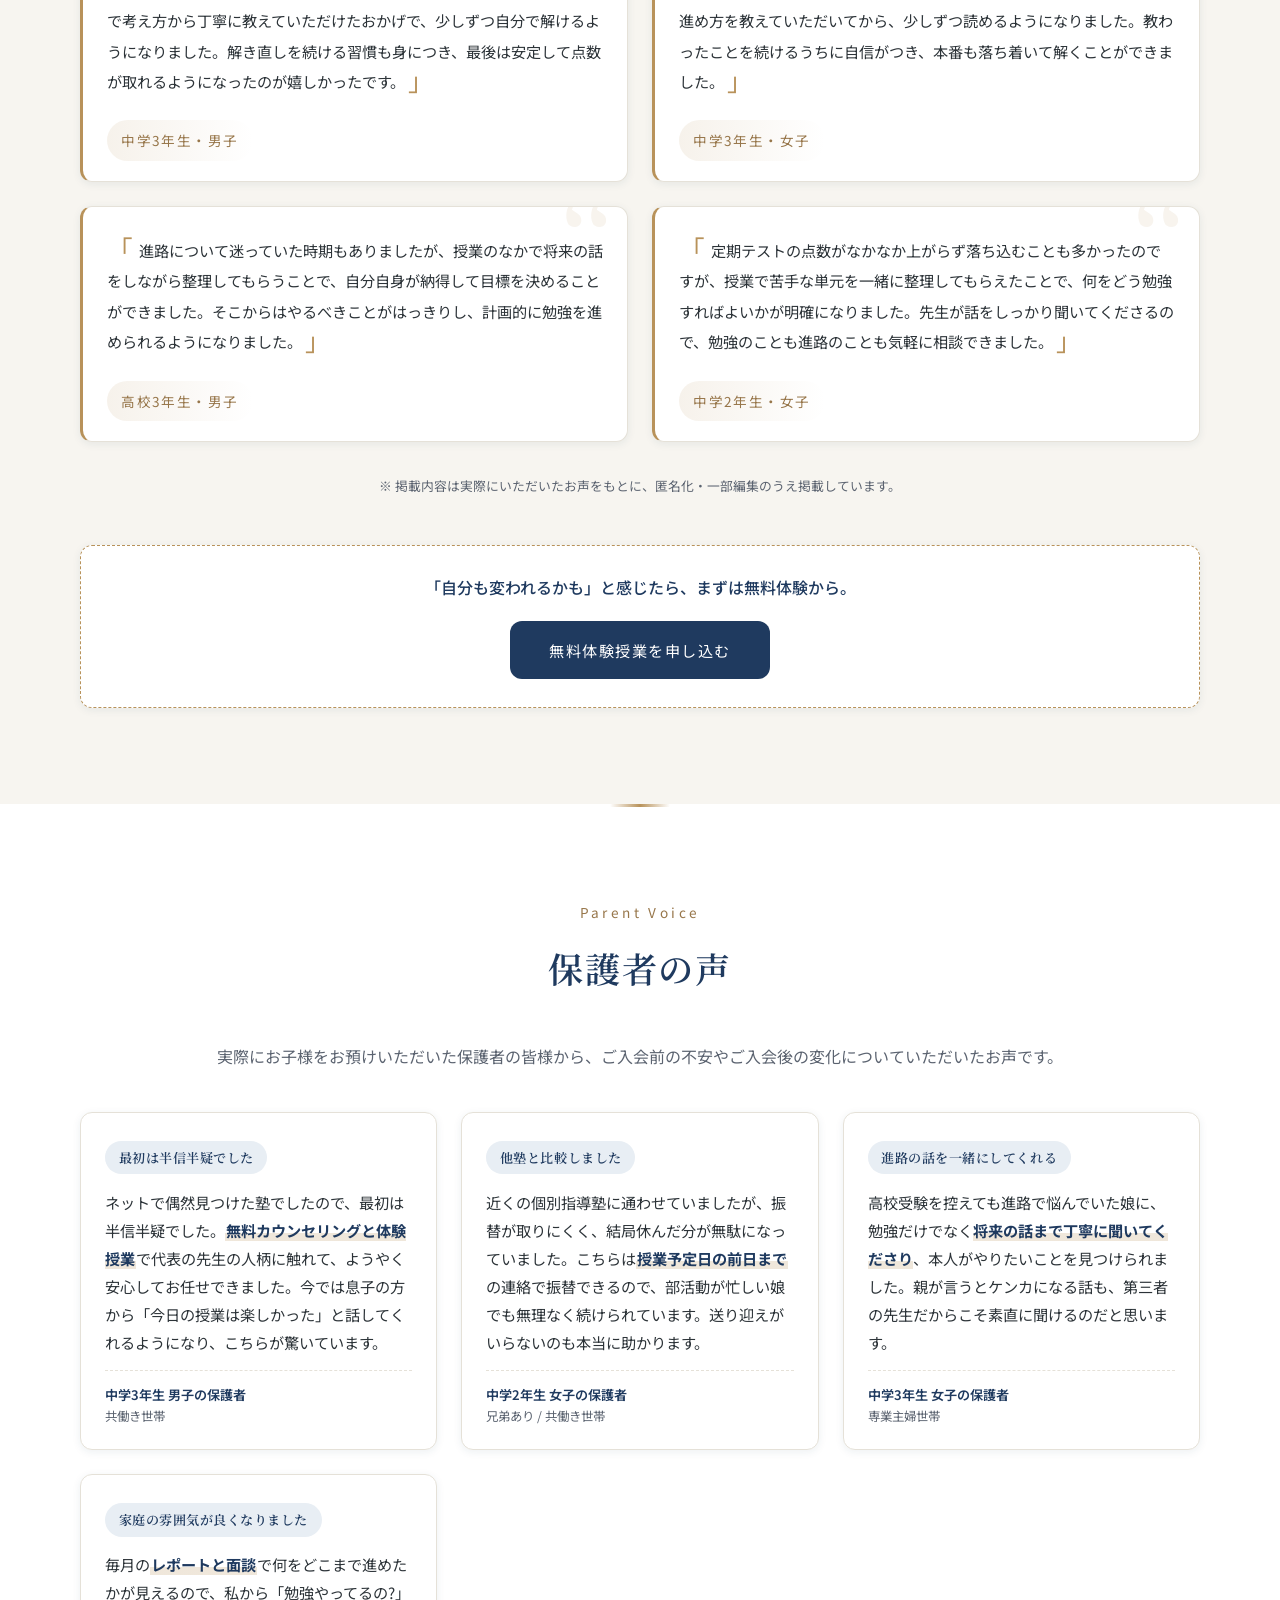
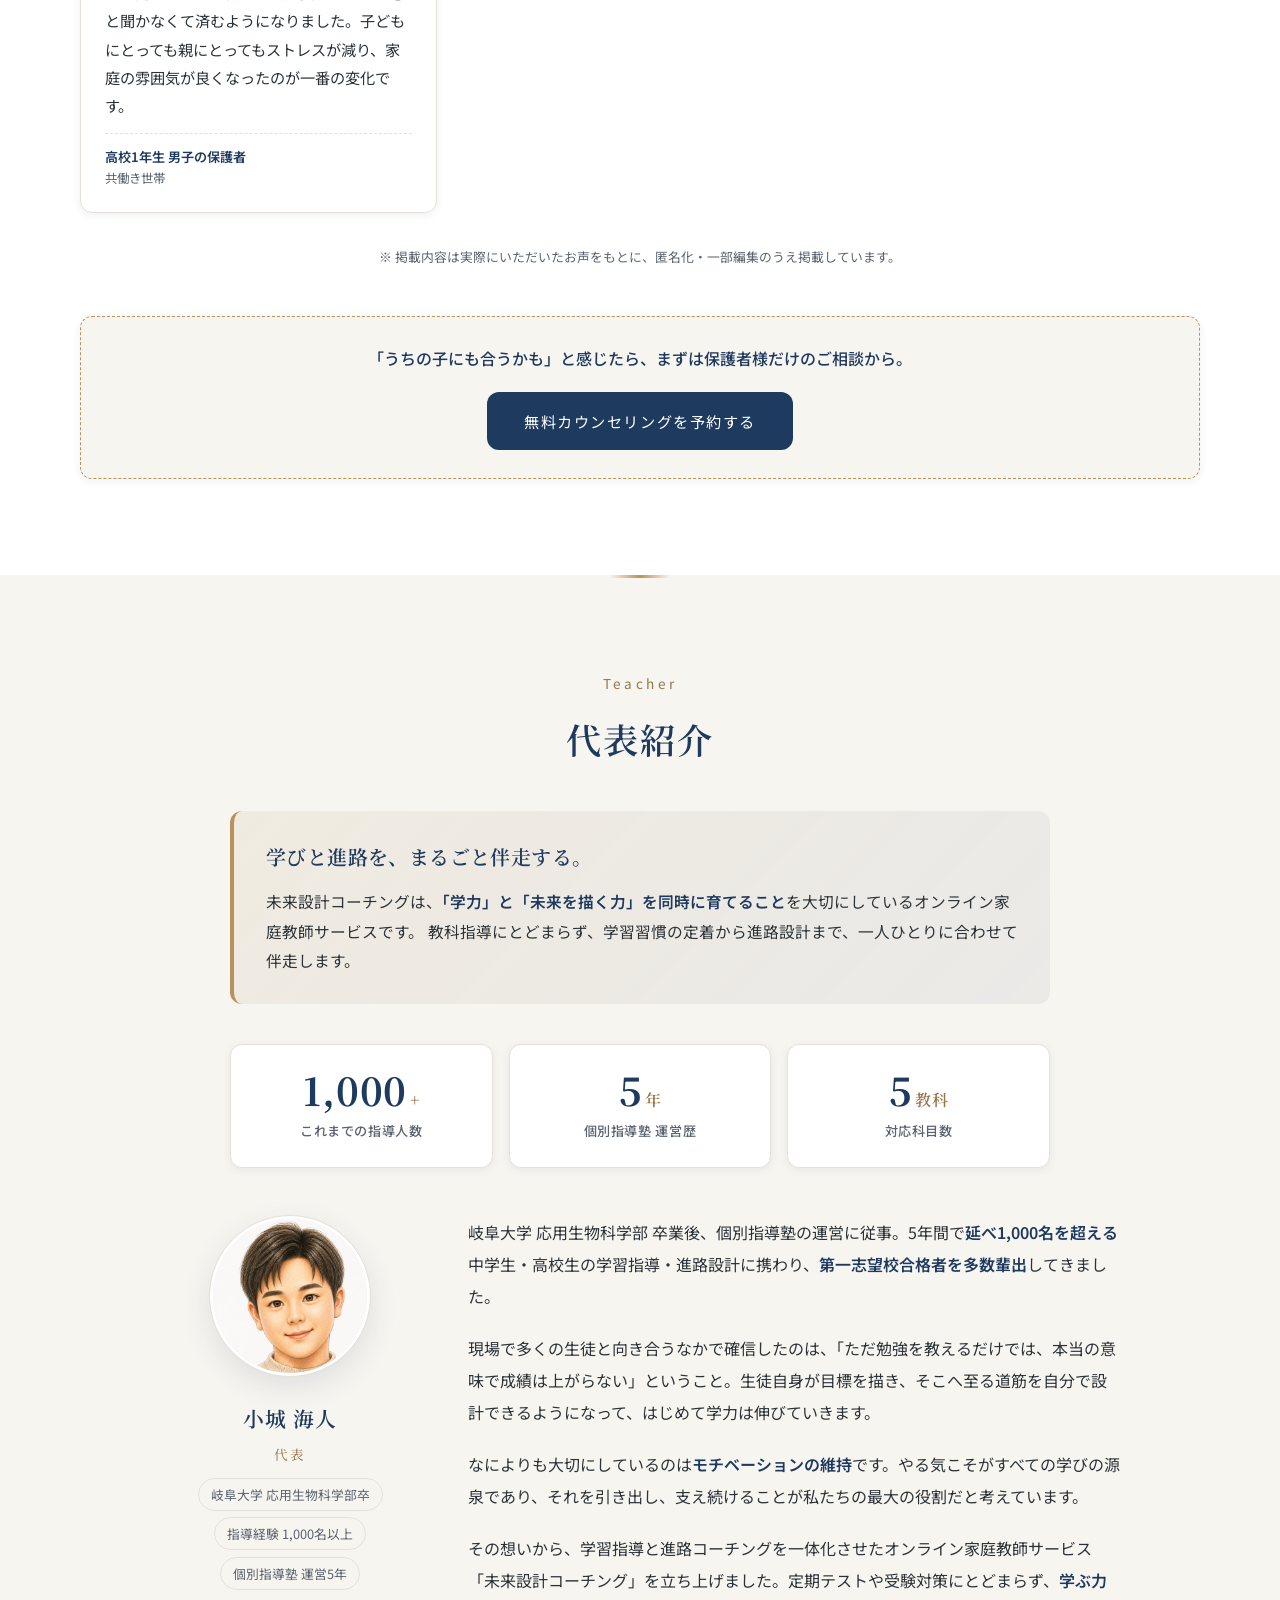
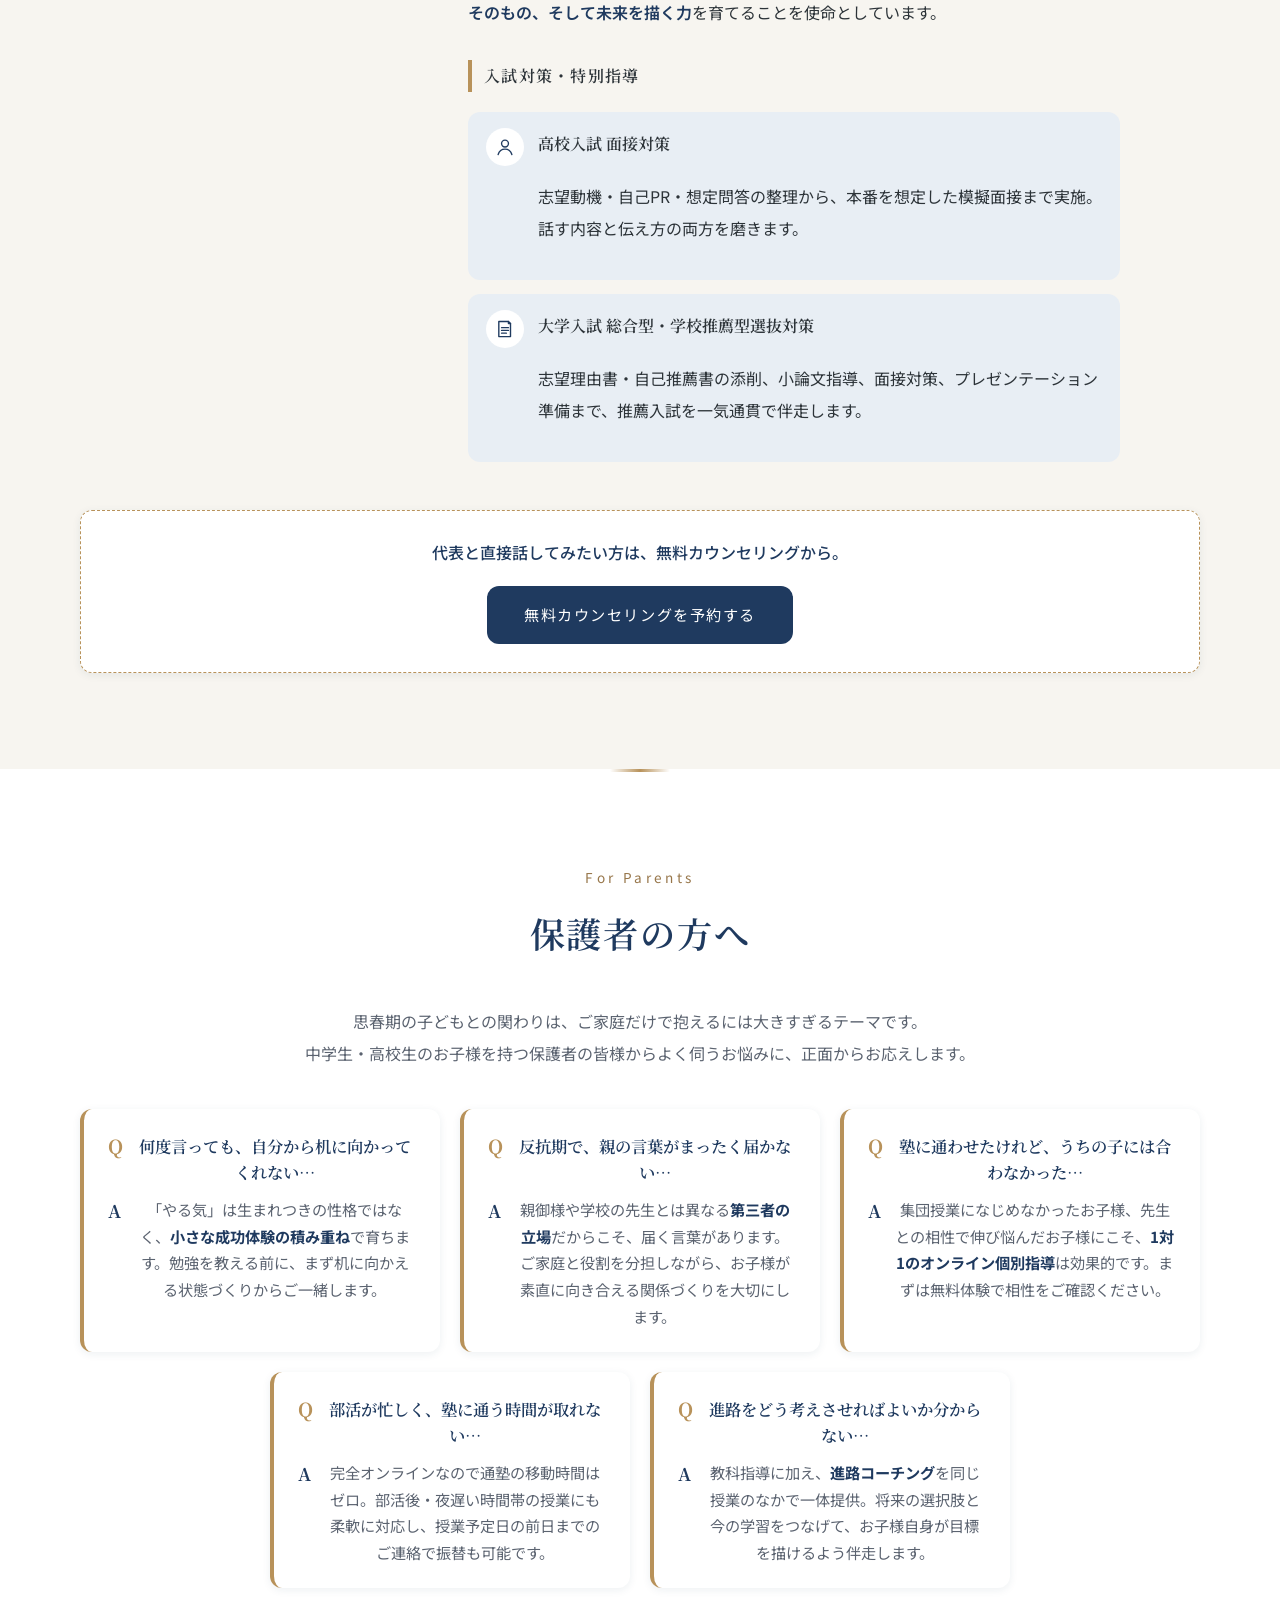
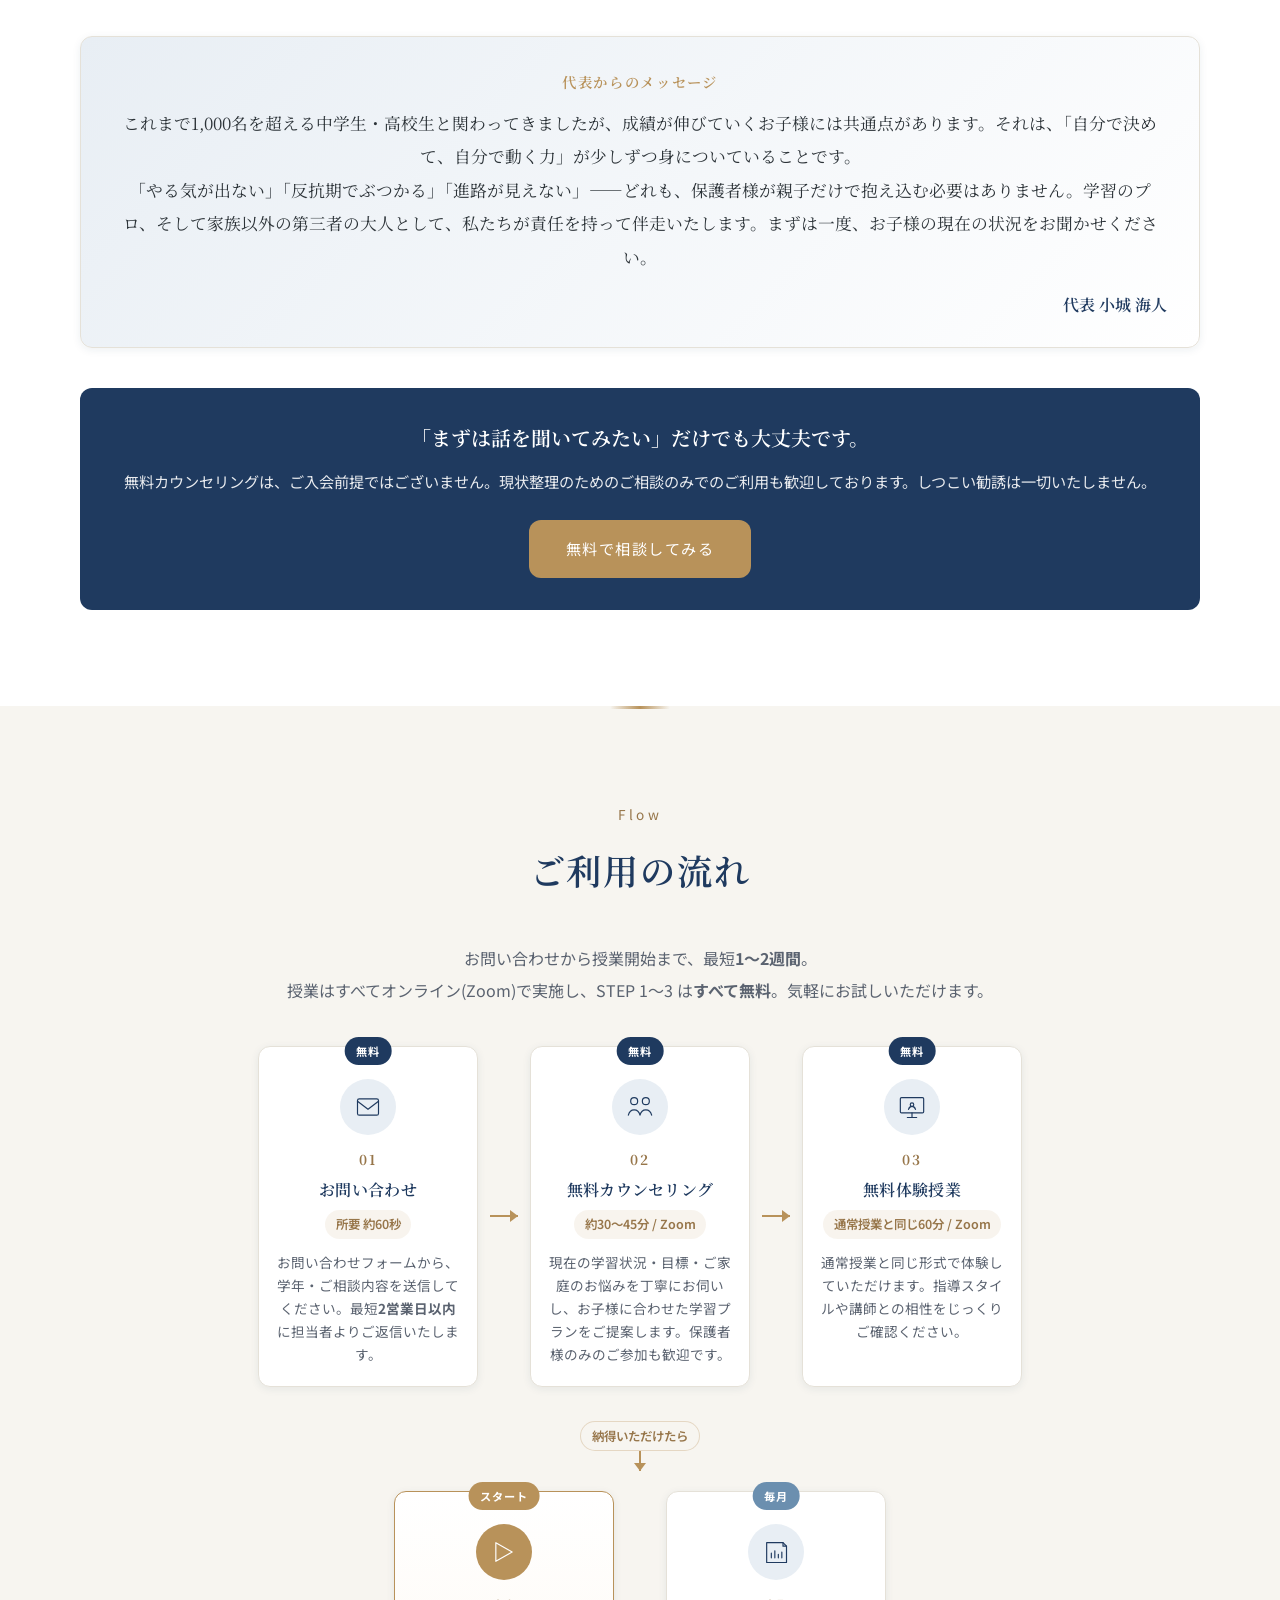
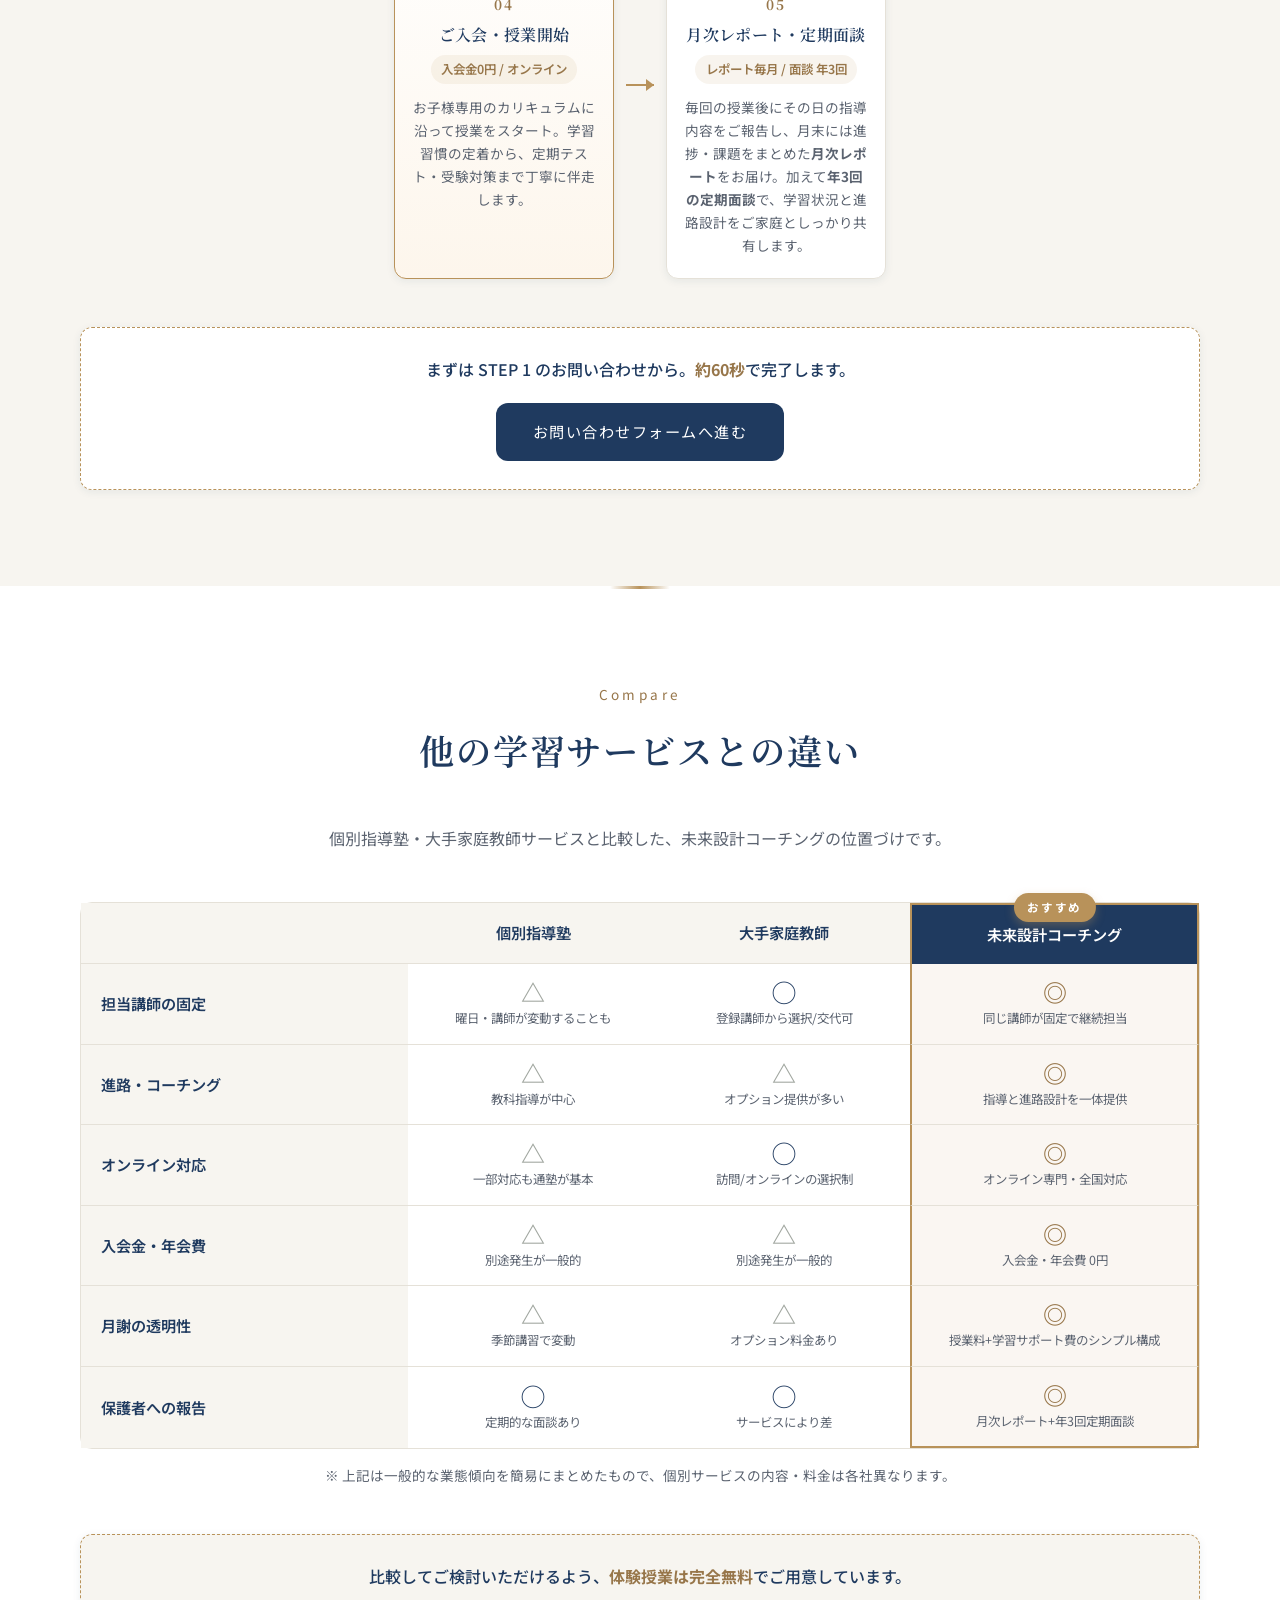
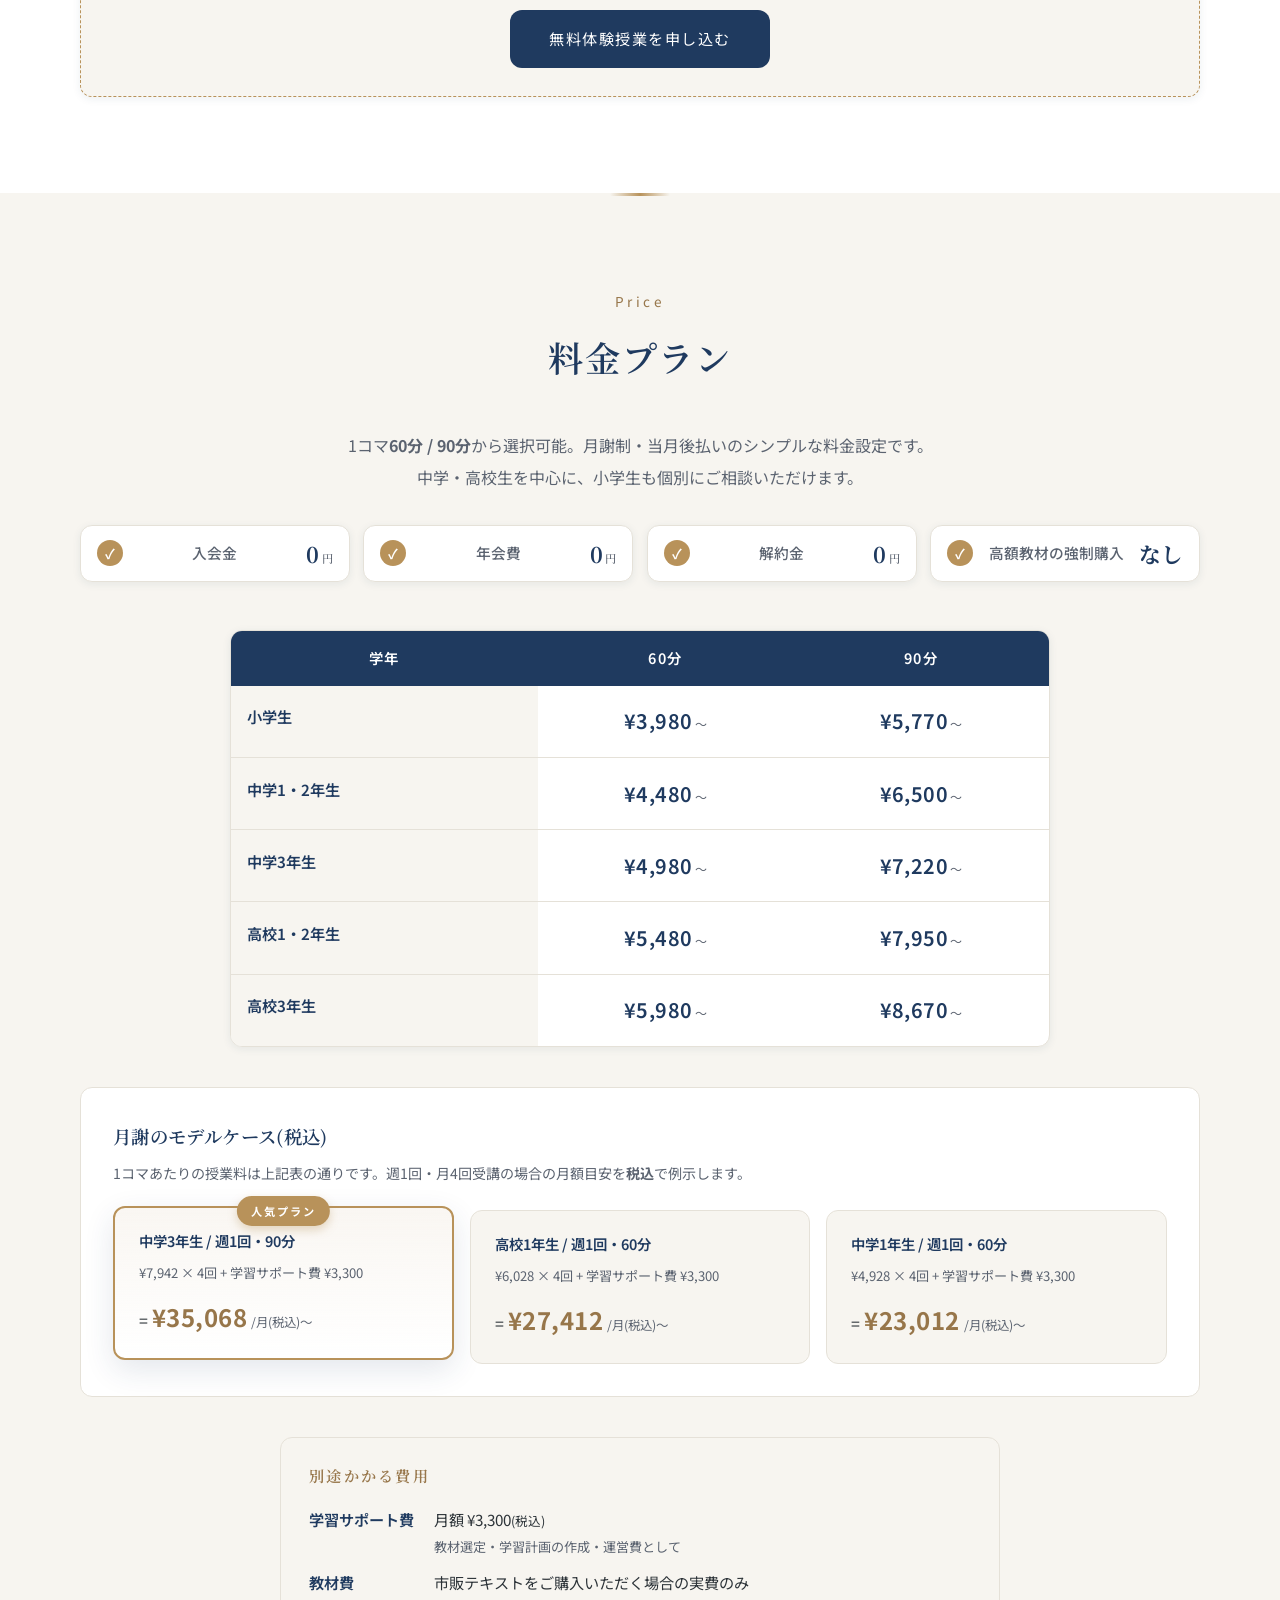
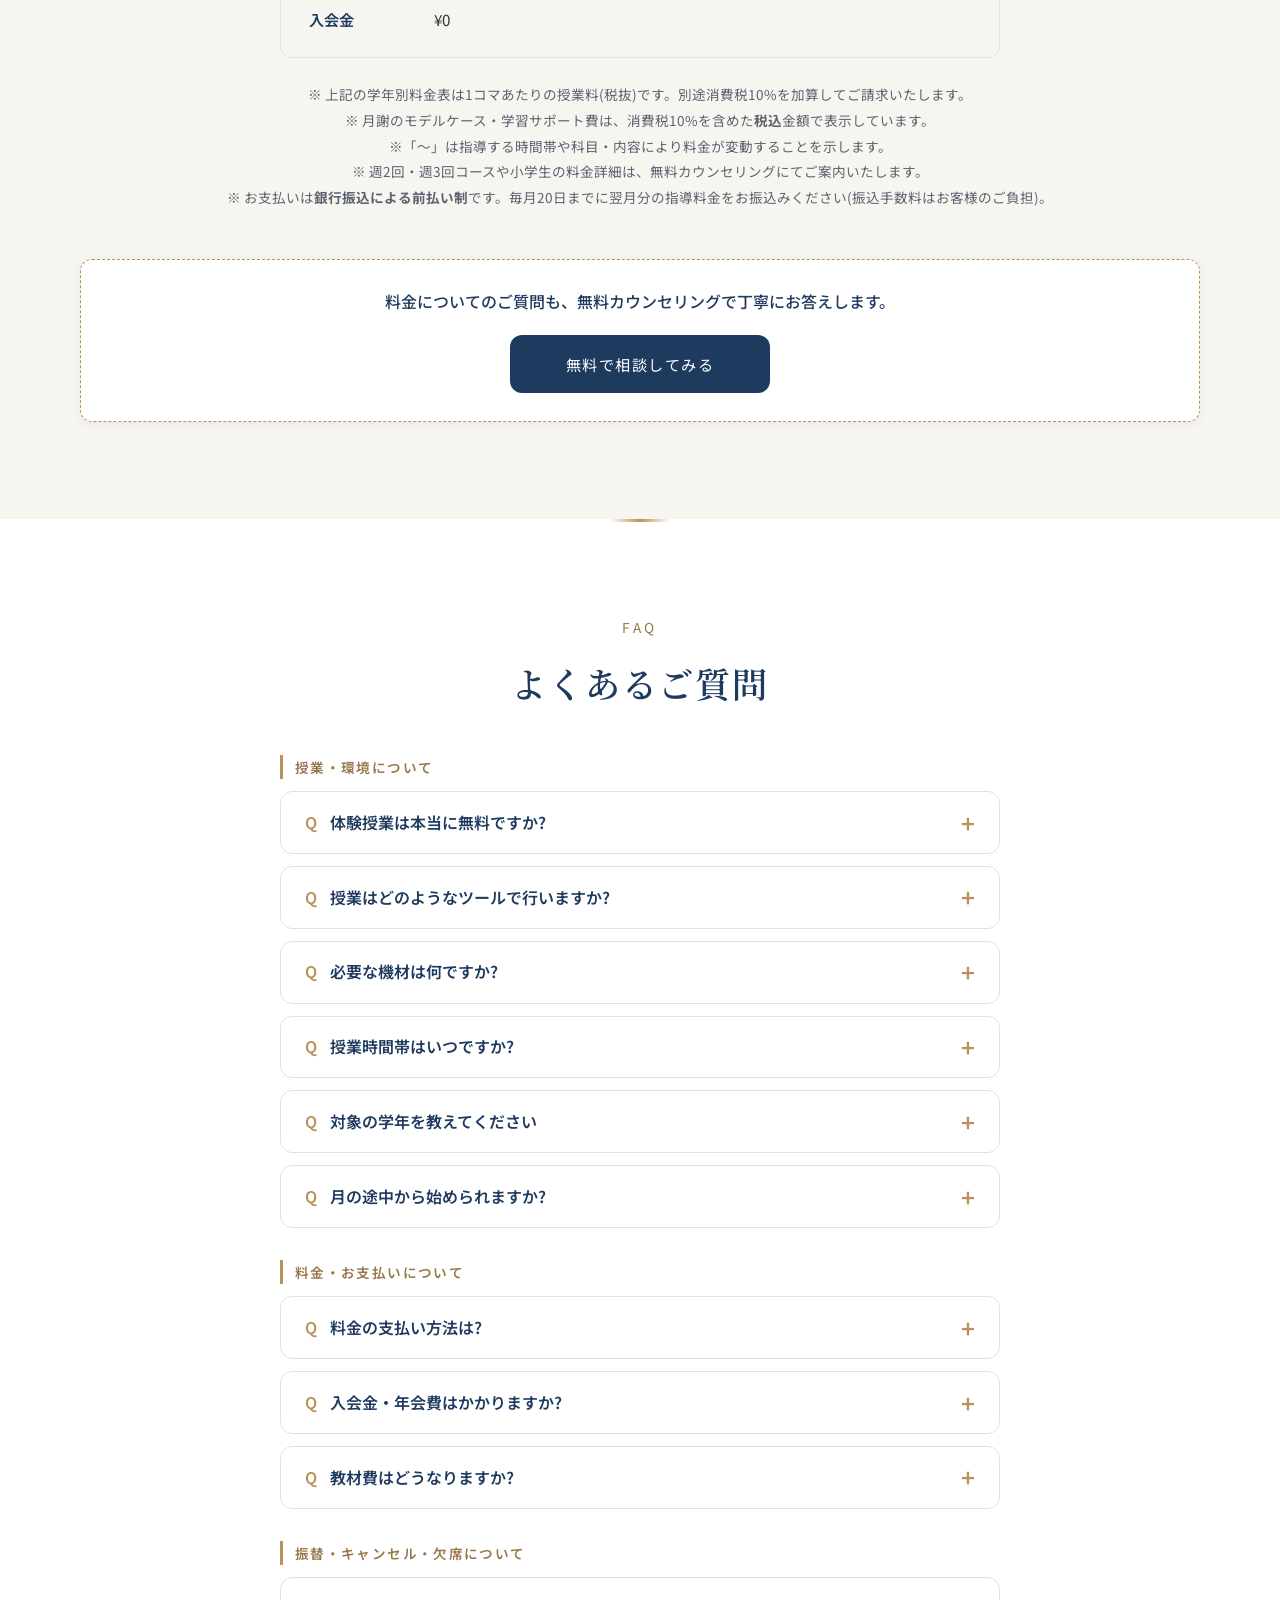
==== commit 7745bfa7: "保護者の声追加・Hero具体化 (改善レポート 2-1, 2-4) 2-4 (Hero): - Hero に具体課題のサブコピーを追加   「やる気が出ない」「部活で時間がない」「進路が決まらない」 " ====
--- a/index.html
+++ b/index.html
@@ -87,7 +87,8 @@
         <li><a href="#about">サービス</a></li>
         <li class="nav__menu-secondary"><a href="#features">特長</a></li>
         <li class="nav__menu-secondary"><a href="#results">実績</a></li>
-        <li class="nav__menu-secondary"><a href="#voice">声</a></li>
+        <li class="nav__menu-secondary"><a href="#voice">受講生の声</a></li>
+        <li class="nav__menu-secondary"><a href="#parent-voice">保護者の声</a></li>
         <li><a href="#teacher">代表紹介</a></li>
         <li><a href="#parents">保護者の方へ</a></li>
         <li class="nav__menu-secondary"><a href="#flow">ご利用の流れ</a></li>
@@ -105,8 +106,12 @@
         <div class="hero__body">
           <p class="hero__lead">中学生・高校生のためのオンライン家庭教師</p>
           <h1 class="hero__title">学びを、未来への<br>設計図に。</h1>
+          <p class="hero__concerns">
+            「やる気が出ない」「部活で時間がない」「進路が決まらない」<br>
+            ——思春期のお子様に、ご家族とは違う<strong>第三者の伴走者</strong>を。
+          </p>
           <p class="hero__desc">
-            一人ひとりの目標に寄り添い、<br>「わかる」を「できる」に変える授業。
+            一人ひとりの目標に寄り添い、「わかる」を「できる」に変える授業。
           </p>
           <ul class="hero__badges" aria-label="サービスの特長">
             <li><span class="hero__badge-check" aria-hidden="true">✓</span>入会金 0円</li>
@@ -436,6 +441,63 @@
         <div class="section-cta">
           <p class="section-cta__lead">「自分も変われるかも」と感じたら、まずは無料体験から。</p>
           <a href="contact.html" class="btn btn--primary">無料体験授業を申し込む</a>
+        </div>
+      </div>
+    </section>
+
+    <section id="parent-voice" class="section section--alt">
+      <div class="section__inner" data-reveal>
+        <p class="section__eyebrow">Parent Voice</p>
+        <h2 class="section__title">保護者の声</h2>
+        <p class="section__text">
+          実際にお子様をお預けいただいた保護者の皆様から、ご入会前の不安やご入会後の変化についていただいたお声です。
+        </p>
+        <div class="parent-voices">
+          <figure class="parent-voice">
+            <p class="parent-voice__tag">最初は半信半疑でした</p>
+            <blockquote class="parent-voice__text">
+              ネットで偶然見つけた塾でしたので、最初は半信半疑でした。<strong>無料カウンセリングと体験授業</strong>で代表の先生の人柄に触れて、ようやく安心してお任せできました。今では息子の方から「今日の授業は楽しかった」と話してくれるようになり、こちらが驚いています。
+            </blockquote>
+            <figcaption class="parent-voice__meta">
+              <span class="parent-voice__attr">中学3年生 男子の保護者</span>
+              <span class="parent-voice__sub">共働き世帯</span>
+            </figcaption>
+          </figure>
+          <figure class="parent-voice">
+            <p class="parent-voice__tag">他塾と比較しました</p>
+            <blockquote class="parent-voice__text">
+              近くの個別指導塾に通わせていましたが、振替が取りにくく、結局休んだ分が無駄になっていました。こちらは<strong>授業予定日の前日まで</strong>の連絡で振替できるので、部活動が忙しい娘でも無理なく続けられています。送り迎えがいらないのも本当に助かります。
+            </blockquote>
+            <figcaption class="parent-voice__meta">
+              <span class="parent-voice__attr">中学2年生 女子の保護者</span>
+              <span class="parent-voice__sub">兄弟あり / 共働き世帯</span>
+            </figcaption>
+          </figure>
+          <figure class="parent-voice">
+            <p class="parent-voice__tag">進路の話を一緒にしてくれる</p>
+            <blockquote class="parent-voice__text">
+              高校受験を控えても進路で悩んでいた娘に、勉強だけでなく<strong>将来の話まで丁寧に聞いてくださり</strong>、本人がやりたいことを見つけられました。親が言うとケンカになる話も、第三者の先生だからこそ素直に聞けるのだと思います。
+            </blockquote>
+            <figcaption class="parent-voice__meta">
+              <span class="parent-voice__attr">中学3年生 女子の保護者</span>
+              <span class="parent-voice__sub">専業主婦世帯</span>
+            </figcaption>
+          </figure>
+          <figure class="parent-voice">
+            <p class="parent-voice__tag">家庭の雰囲気が良くなりました</p>
+            <blockquote class="parent-voice__text">
+              毎月の<strong>レポートと面談</strong>で何をどこまで進めたかが見えるので、私から「勉強やってるの?」と聞かなくて済むようになりました。子どもにとっても親にとってもストレスが減り、家庭の雰囲気が良くなったのが一番の変化です。
+            </blockquote>
+            <figcaption class="parent-voice__meta">
+              <span class="parent-voice__attr">高校1年生 男子の保護者</span>
+              <span class="parent-voice__sub">共働き世帯</span>
+            </figcaption>
+          </figure>
+        </div>
+        <p class="voices__note">※ 掲載内容は実際にいただいたお声をもとに、匿名化・一部編集のうえ掲載しています。</p>
+        <div class="section-cta">
+          <p class="section-cta__lead">「うちの子にも合うかも」と感じたら、まずは保護者様だけのご相談から。</p>
+          <a href="contact.html" class="btn btn--primary">無料カウンセリングを予約する</a>
         </div>
       </div>
     </section>
--- a/style.css
+++ b/style.css
@@ -3215,6 +3215,126 @@
   }
 }
 
+/* ===== Hero concerns sub-copy ===== */
+.hero__concerns {
+  margin: 0 0 1.5rem;
+  padding: 1rem 1.25rem;
+  background: rgba(255, 255, 255, 0.7);
+  border-left: 4px solid var(--color-accent);
+  border-radius: var(--radius-sm);
+  font-size: 1rem;
+  line-height: 1.85;
+  color: var(--color-text);
+  letter-spacing: 0.02em;
+}
+
+.hero__concerns strong {
+  color: var(--color-primary);
+  font-weight: 700;
+}
+
+@media (max-width: 900px) {
+  .hero__concerns {
+    text-align: left;
+    max-width: 480px;
+    margin-left: auto;
+    margin-right: auto;
+  }
+}
+
+@media (max-width: 560px) {
+  .hero__concerns {
+    font-size: 0.92rem;
+    padding: 0.85rem 1rem;
+  }
+}
+
+/* ===== Parent voice section ===== */
+.parent-voices {
+  display: grid;
+  grid-template-columns: repeat(auto-fit, minmax(280px, 1fr));
+  gap: 1.5rem;
+  margin-top: 2.5rem;
+  text-align: left;
+}
+
+.parent-voice {
+  position: relative;
+  background: #fff;
+  border: 1px solid var(--color-border);
+  border-radius: var(--radius);
+  padding: 1.75rem 1.5rem 1.5rem;
+  box-shadow: var(--shadow-sm);
+  transition: transform 0.25s, box-shadow 0.25s;
+  margin: 0;
+  display: flex;
+  flex-direction: column;
+  gap: 0.85rem;
+}
+
+.parent-voice:hover {
+  transform: translateY(-3px);
+  box-shadow: var(--shadow-md);
+}
+
+.parent-voice__tag {
+  display: inline-block;
+  align-self: flex-start;
+  padding: 0.3rem 0.85rem;
+  background: var(--color-sub-soft);
+  color: var(--color-primary);
+  border-radius: 999px;
+  font-family: var(--font-serif);
+  font-size: 0.82rem;
+  font-weight: 600;
+  letter-spacing: 0.04em;
+  margin: 0;
+}
+
+.parent-voice__text {
+  margin: 0;
+  font-size: 0.95rem;
+  line-height: 1.85;
+  color: var(--color-text);
+  border: 0;
+  padding: 0;
+  position: relative;
+}
+
+.parent-voice__text strong {
+  color: var(--color-primary);
+  font-weight: 700;
+  background: linear-gradient(transparent 65%, rgba(184, 146, 90, 0.22) 65%);
+  padding: 0 0.05em;
+}
+
+.parent-voice__meta {
+  margin-top: auto;
+  padding-top: 0.85rem;
+  border-top: 1px dashed var(--color-border);
+  font-size: 0.82rem;
+  color: var(--color-text-muted);
+  line-height: 1.5;
+  display: flex;
+  flex-direction: column;
+  gap: 0.15rem;
+}
+
+.parent-voice__attr {
+  font-weight: 600;
+  color: var(--color-primary);
+}
+
+.parent-voice__sub {
+  font-size: 0.78rem;
+}
+
+@media (max-width: 560px) {
+  .parent-voice {
+    padding: 1.5rem 1.25rem 1.25rem;
+  }
+}
+
 /* ===== Hero trust badge ===== */
 .hero__trust {
   display: inline-flex;
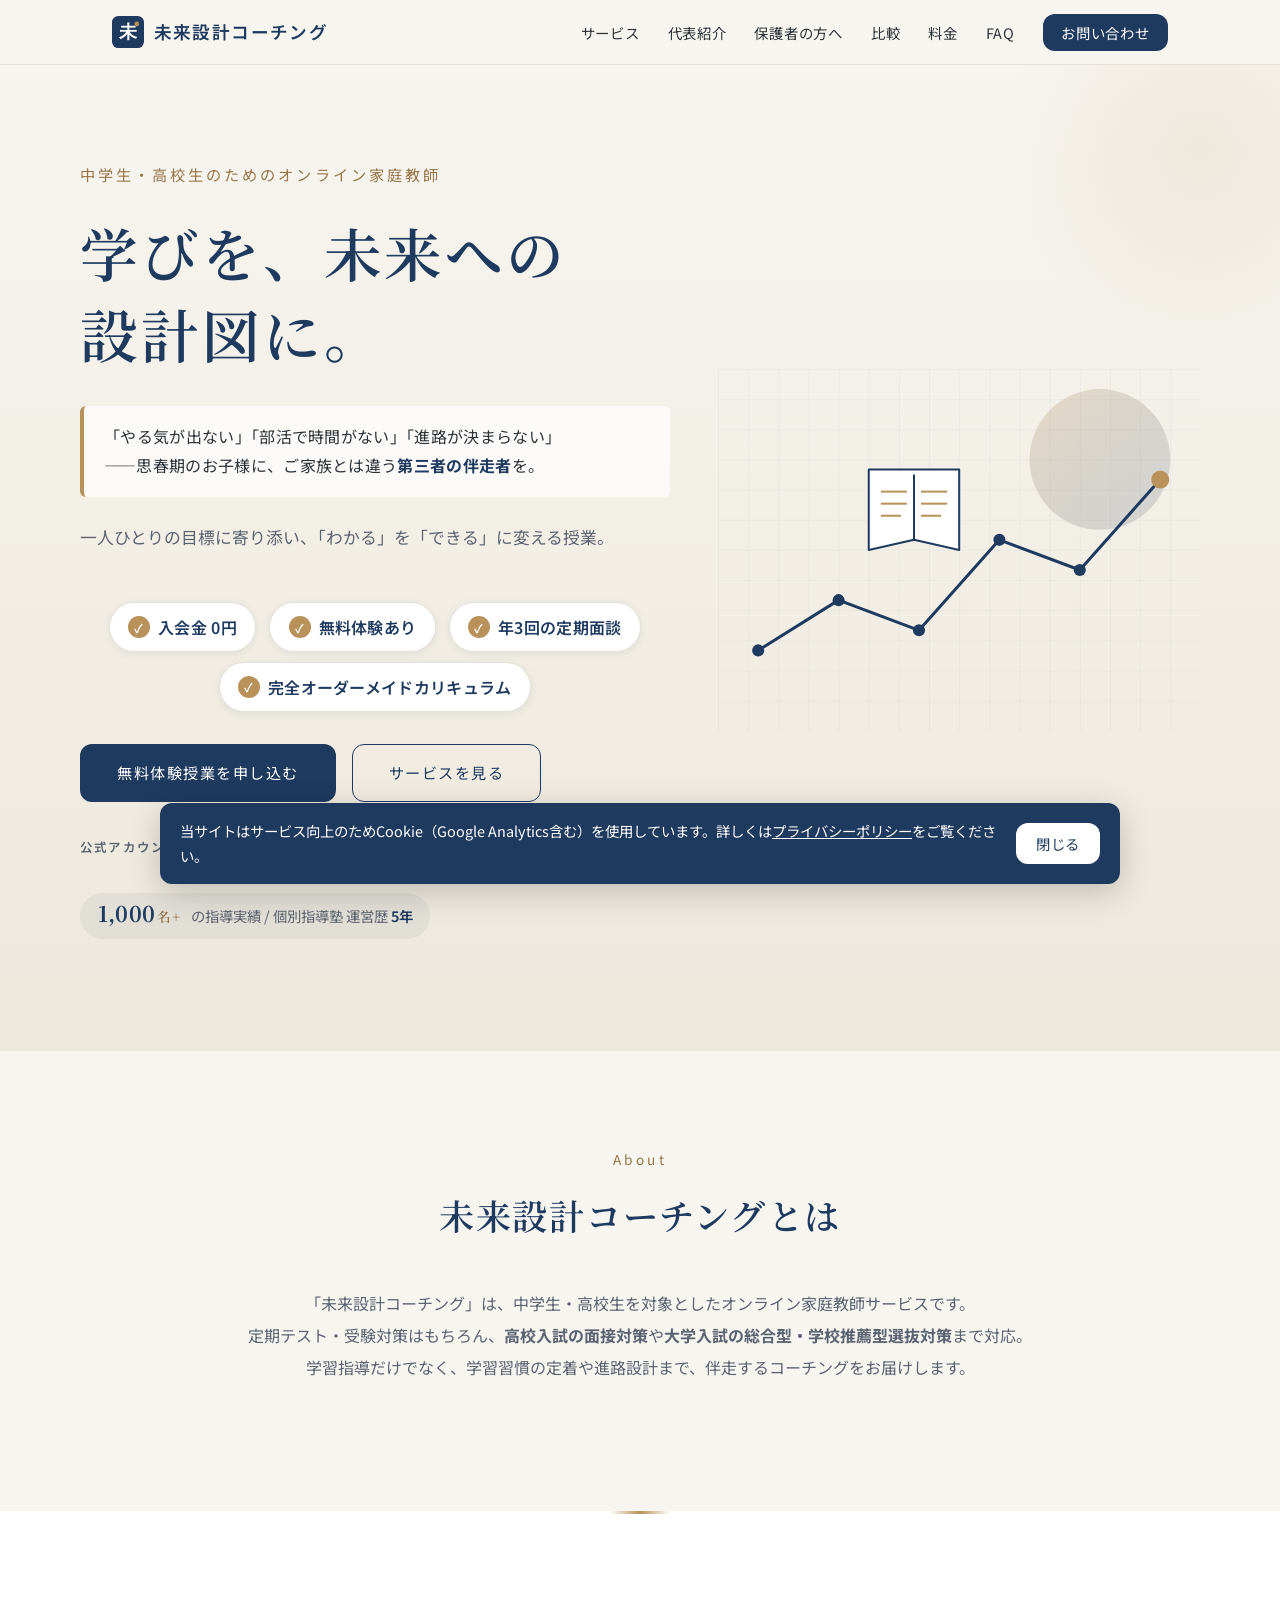
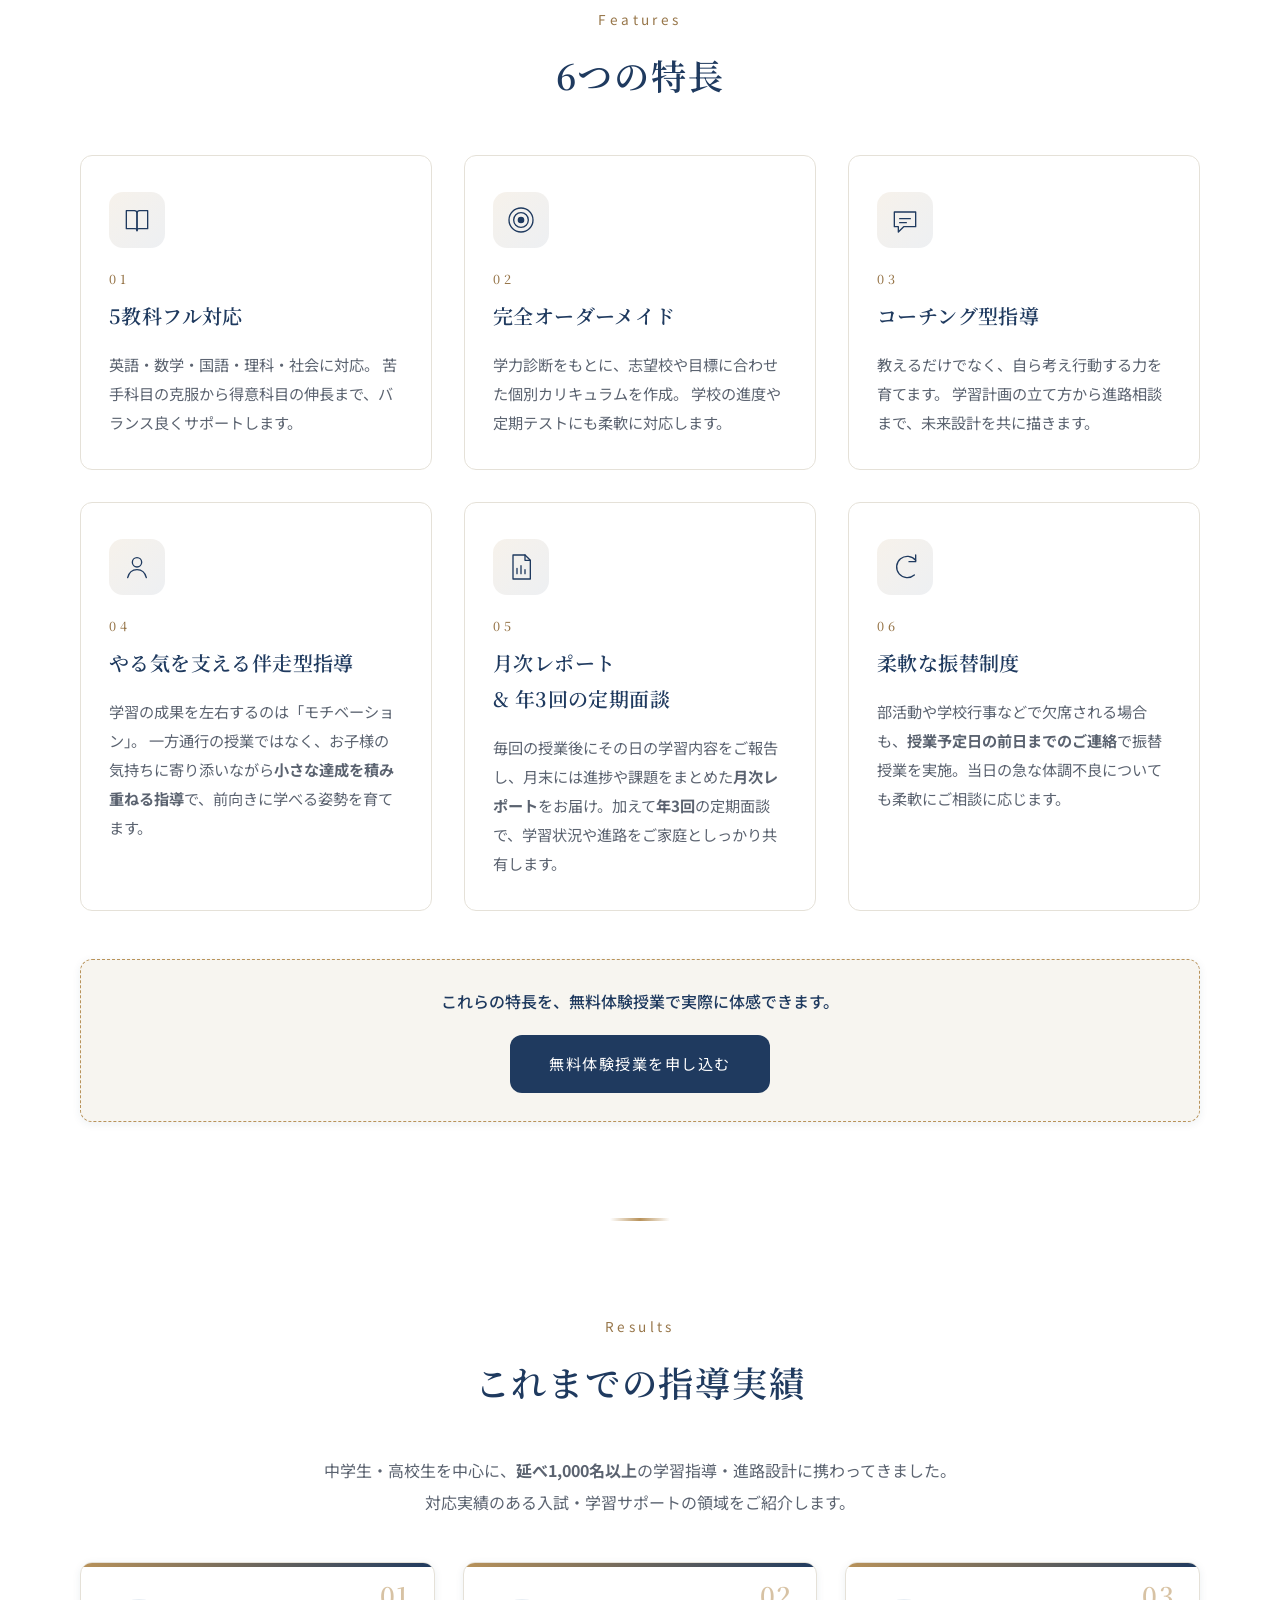
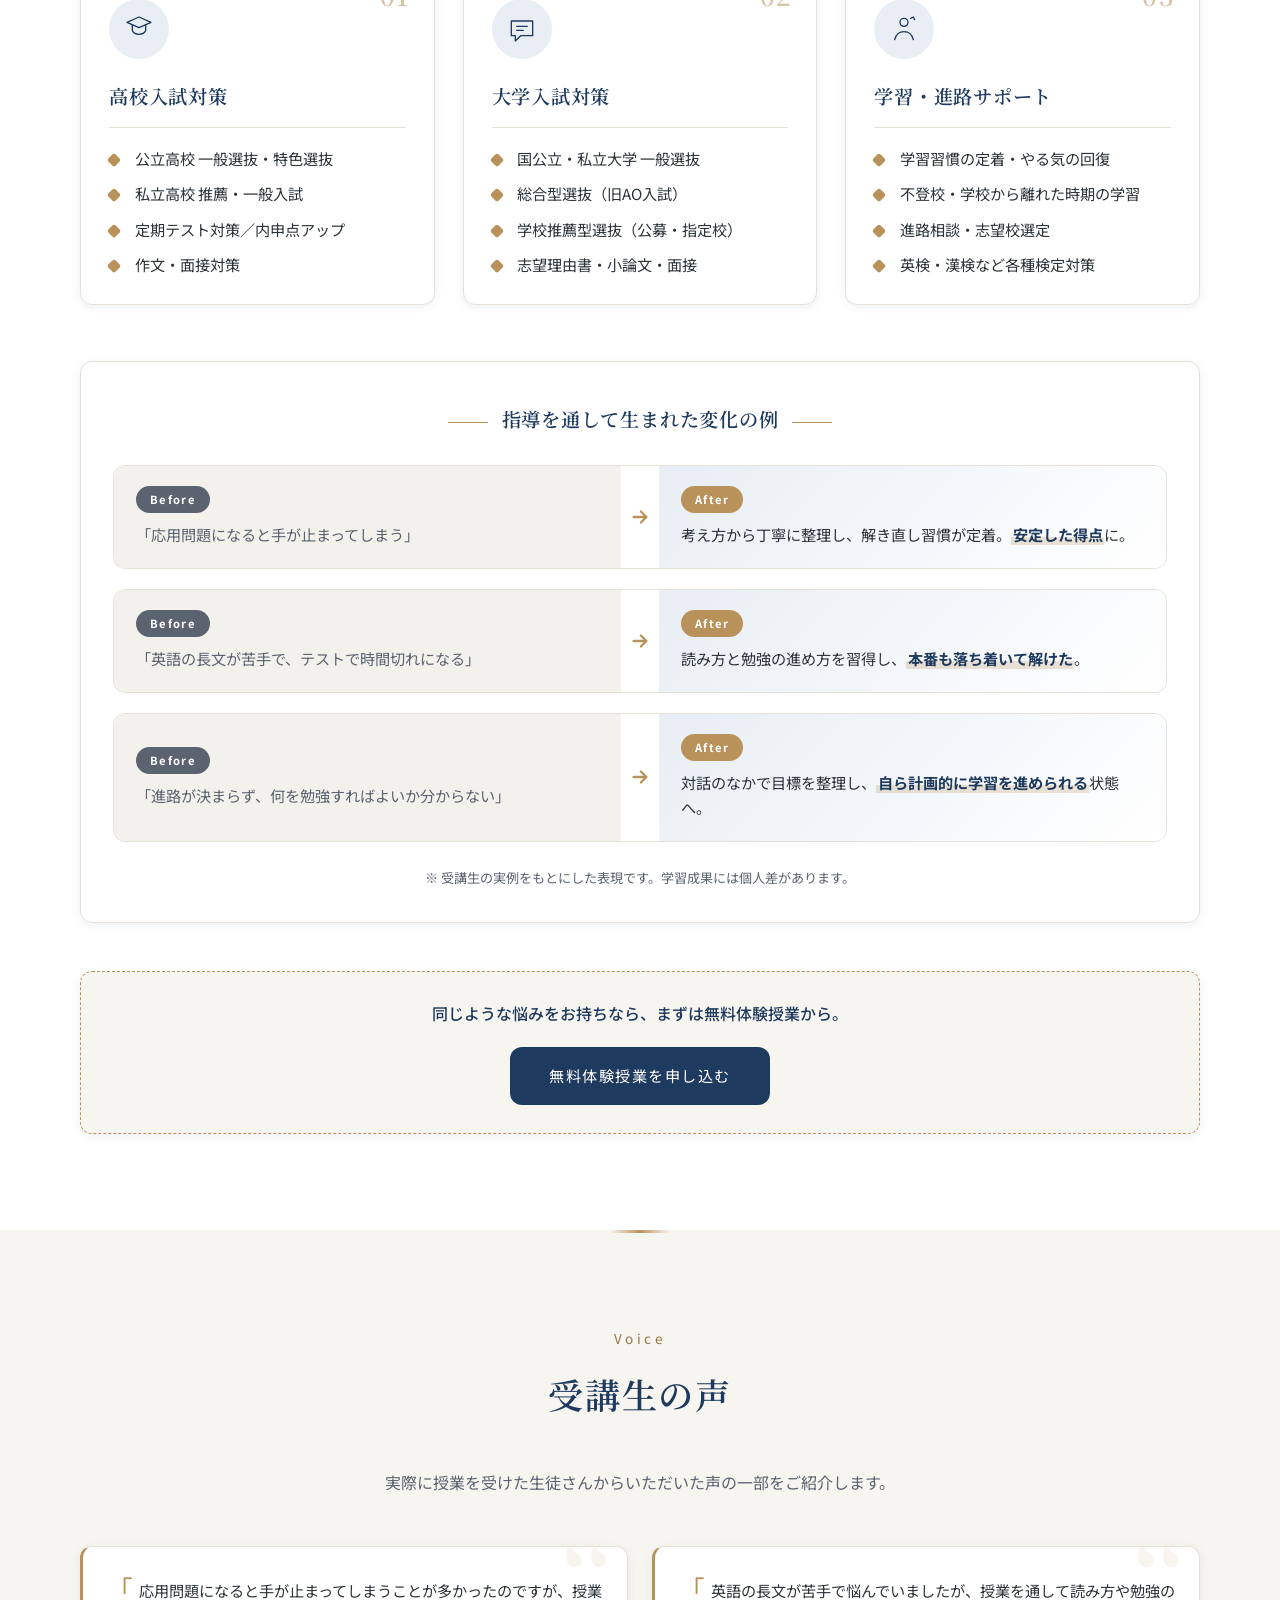
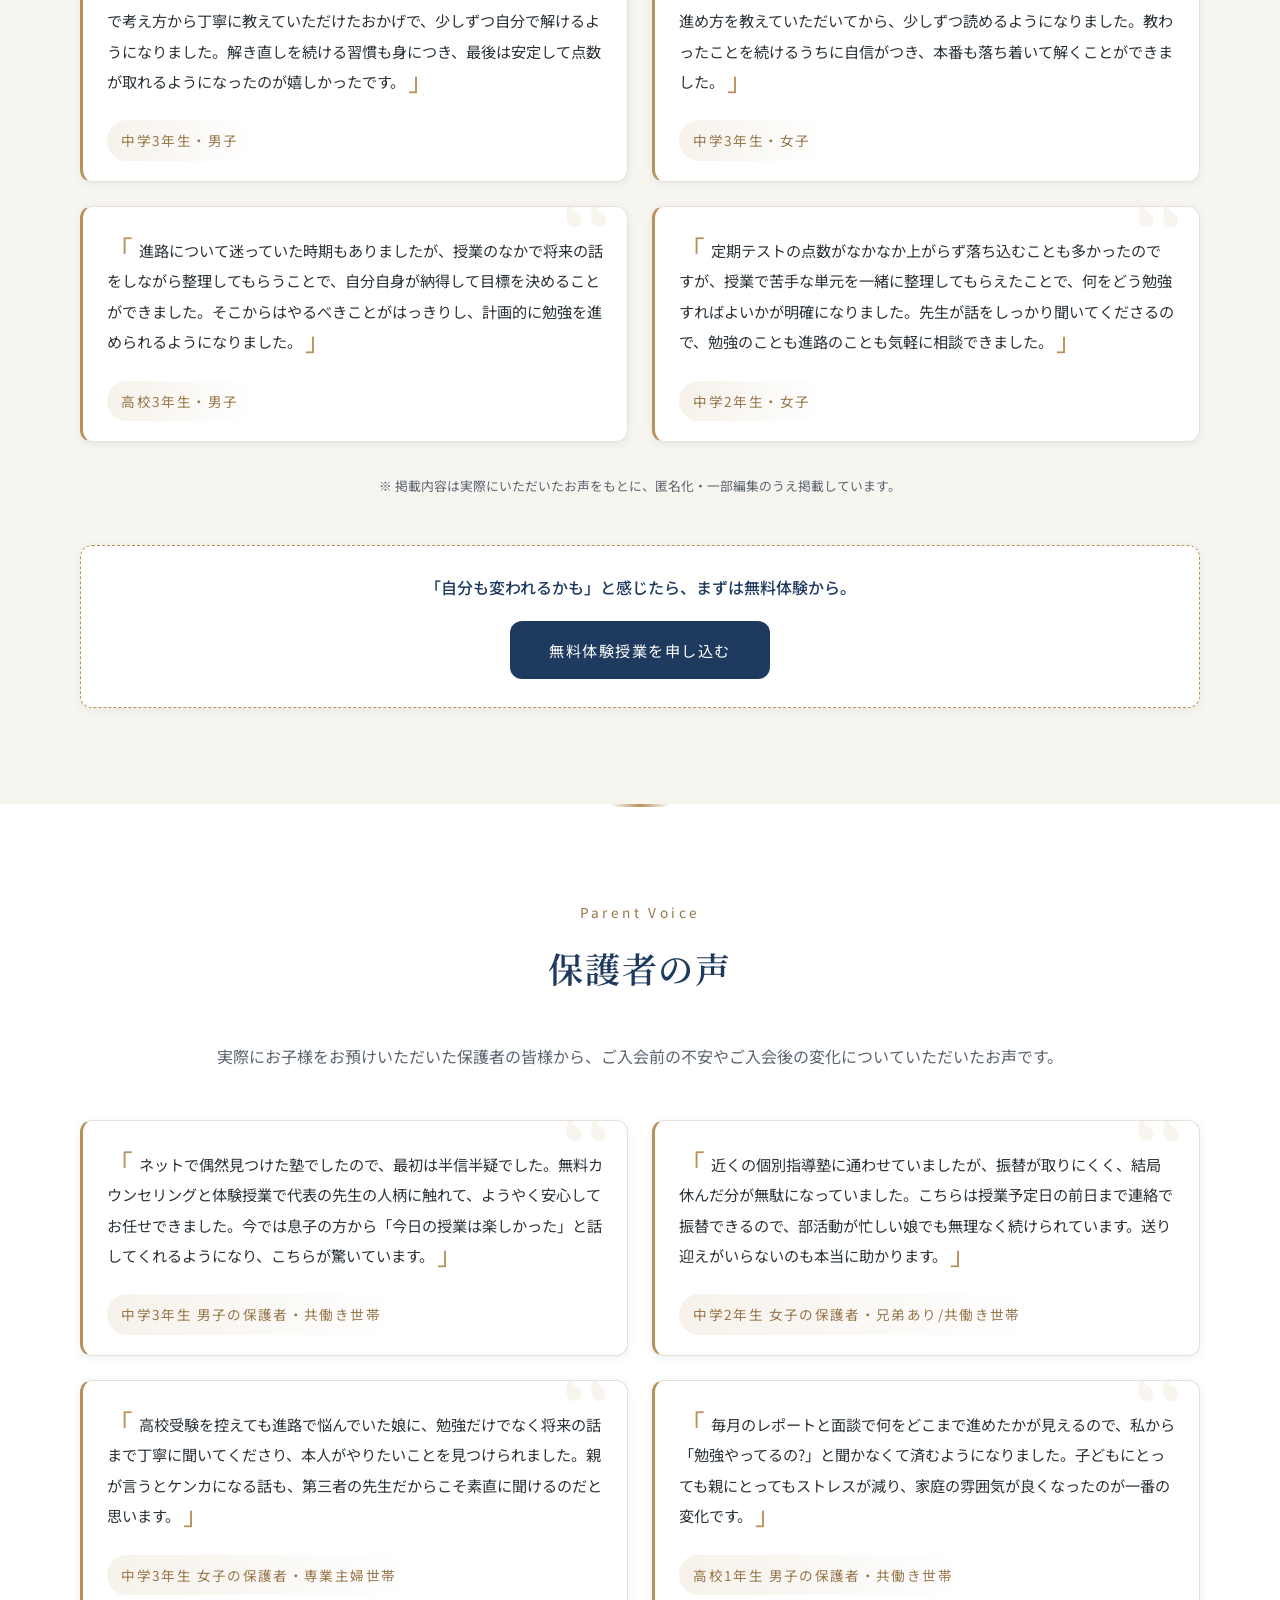
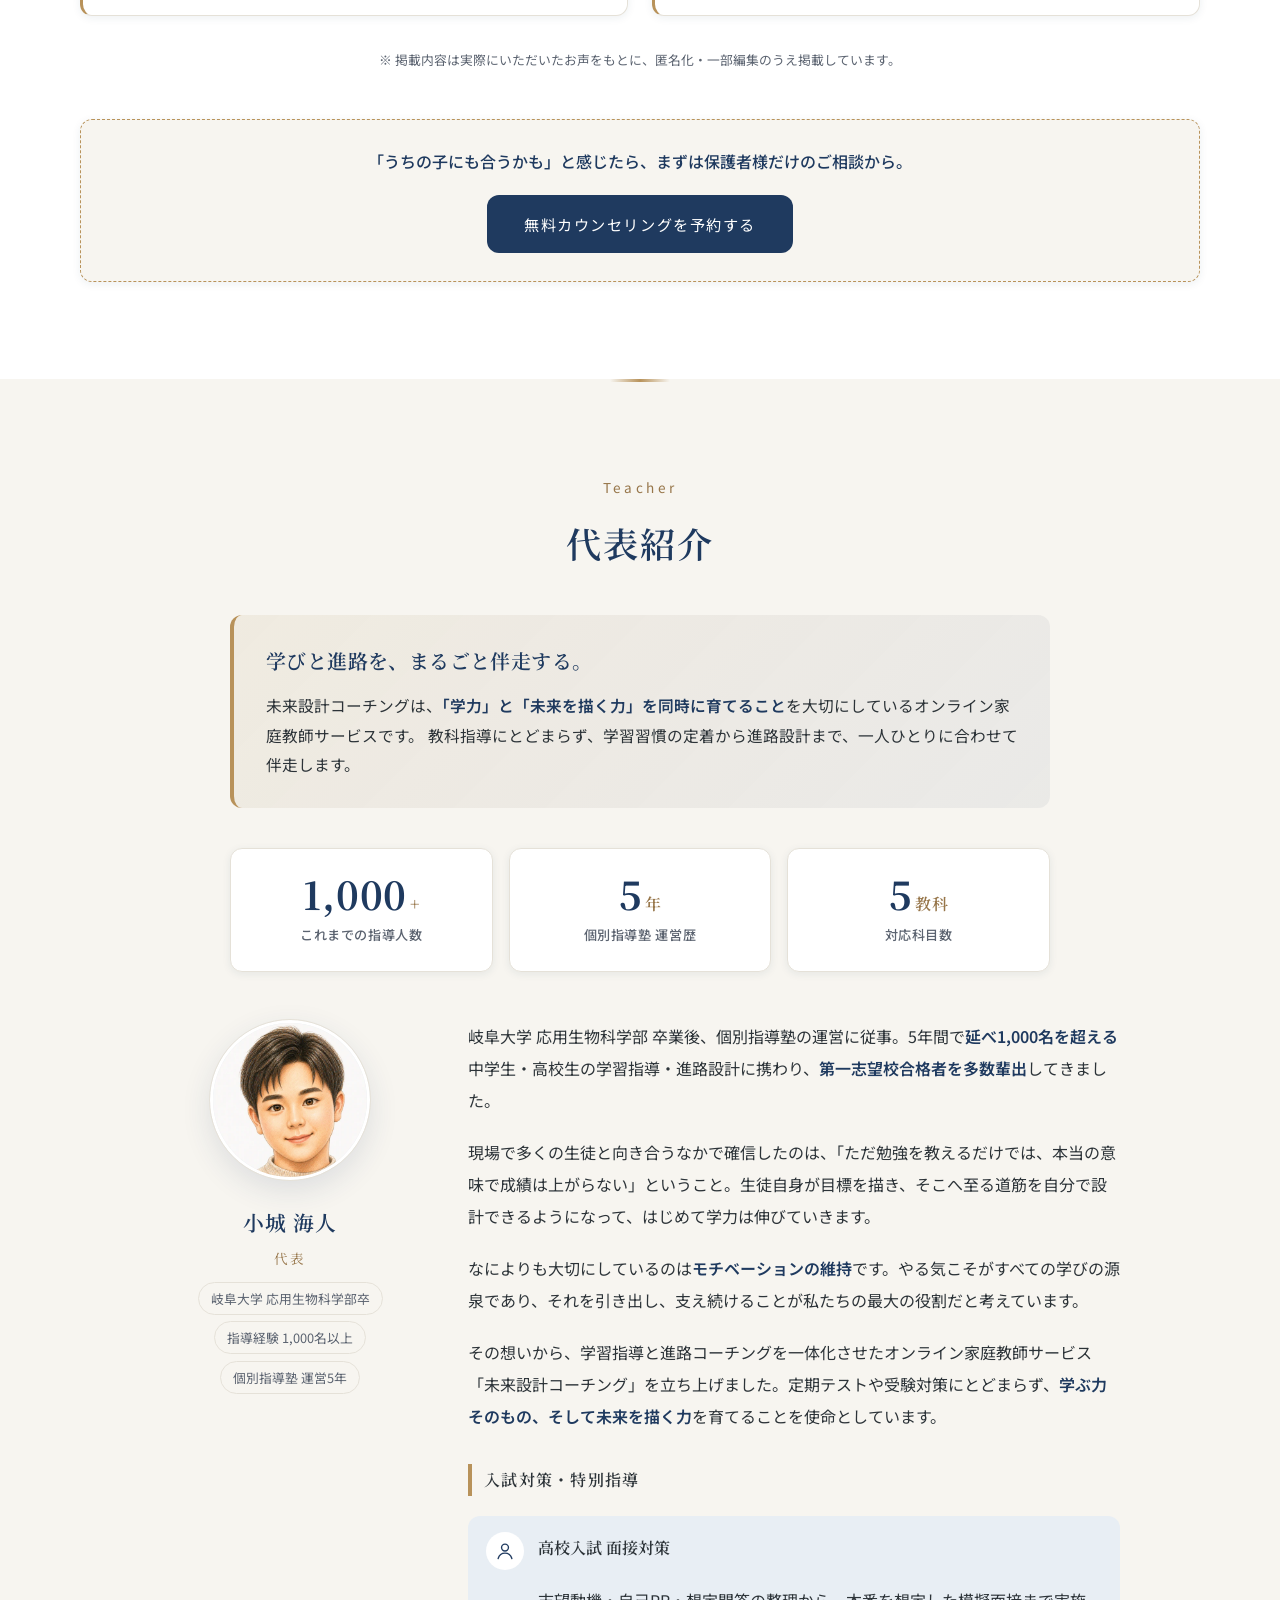
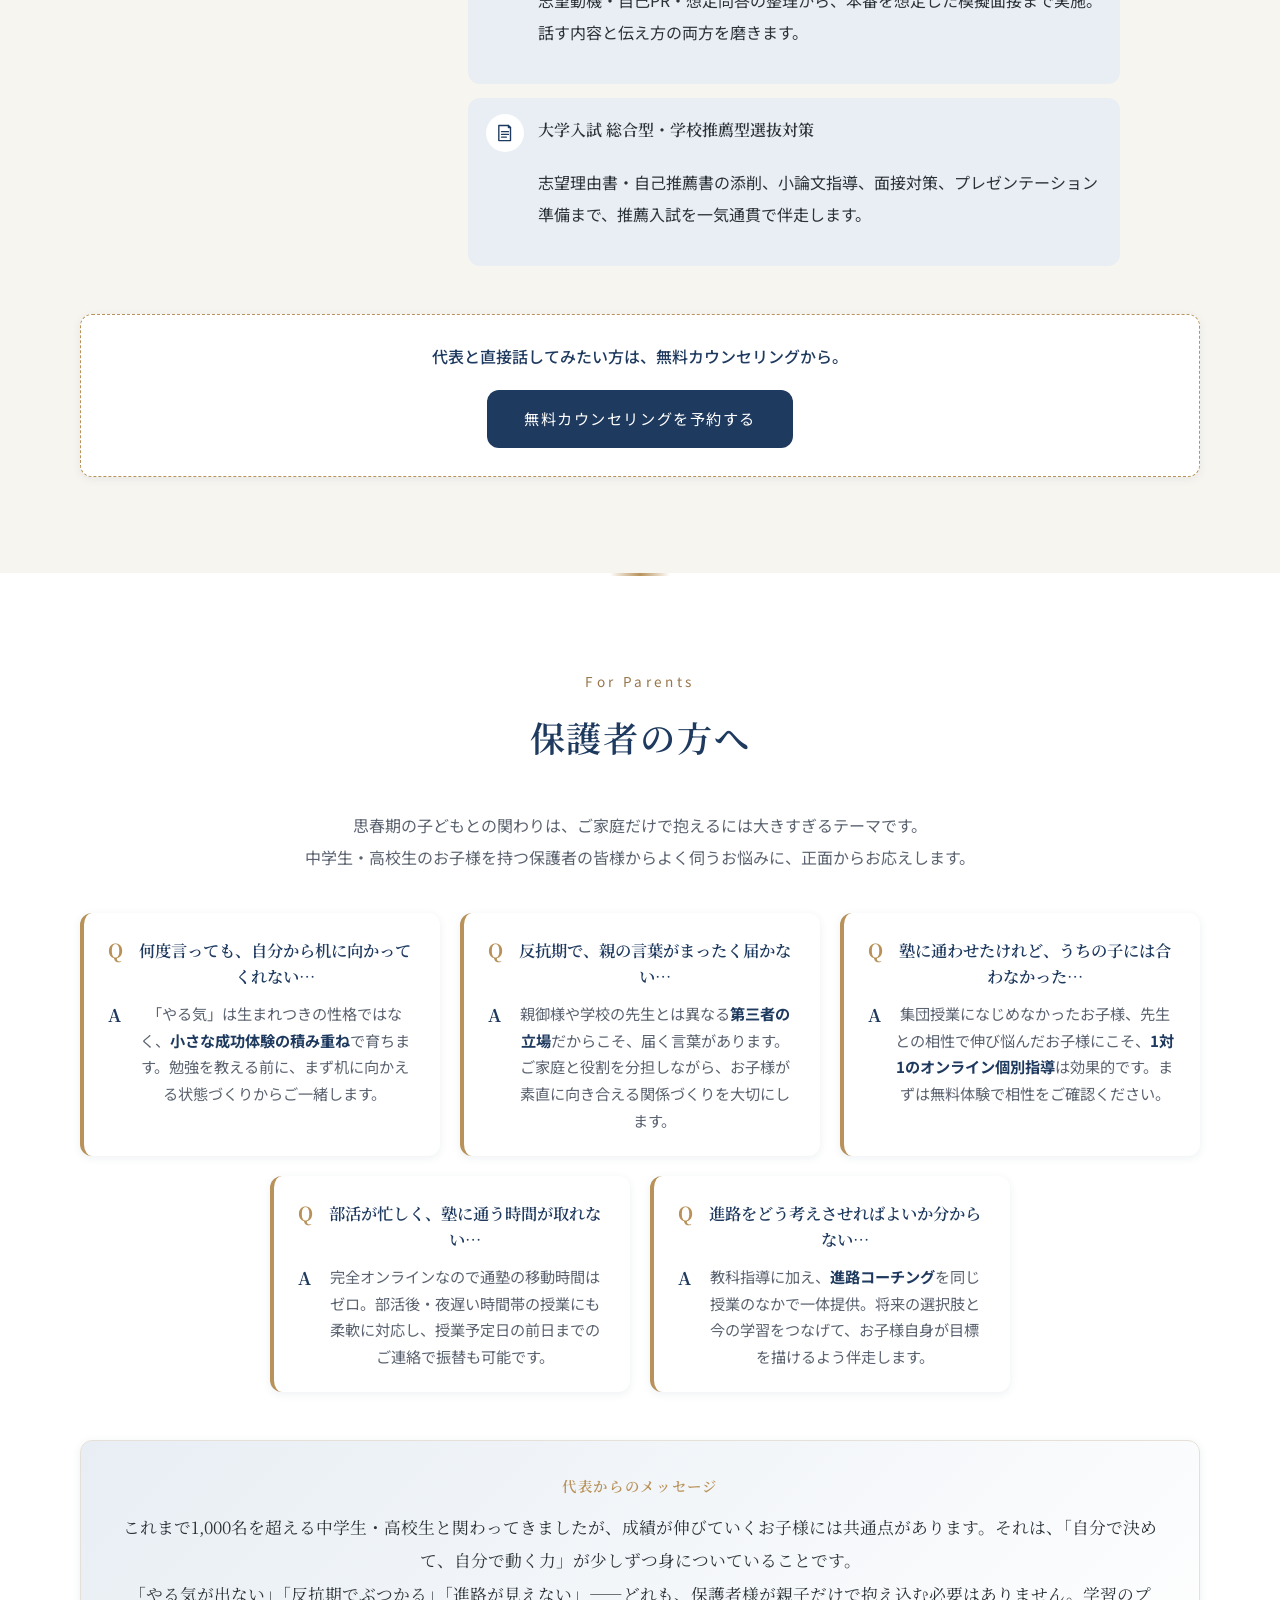
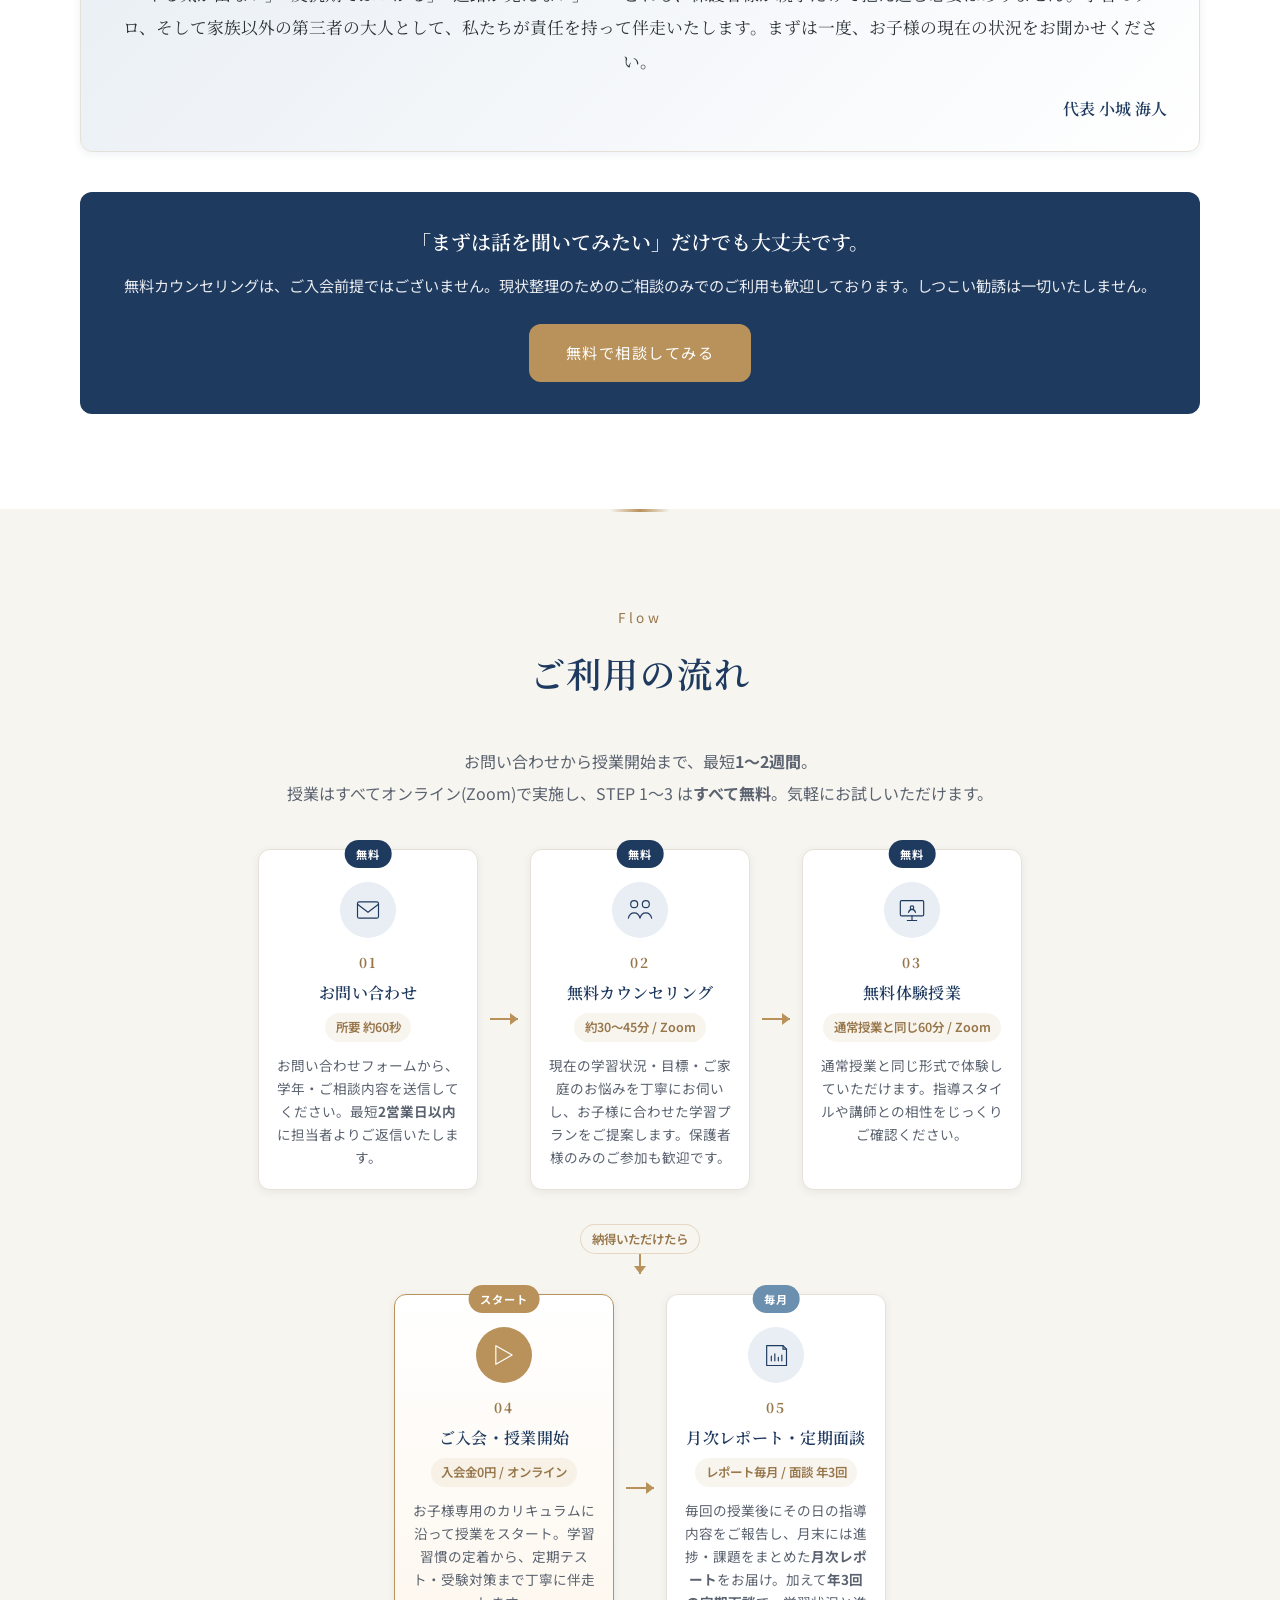
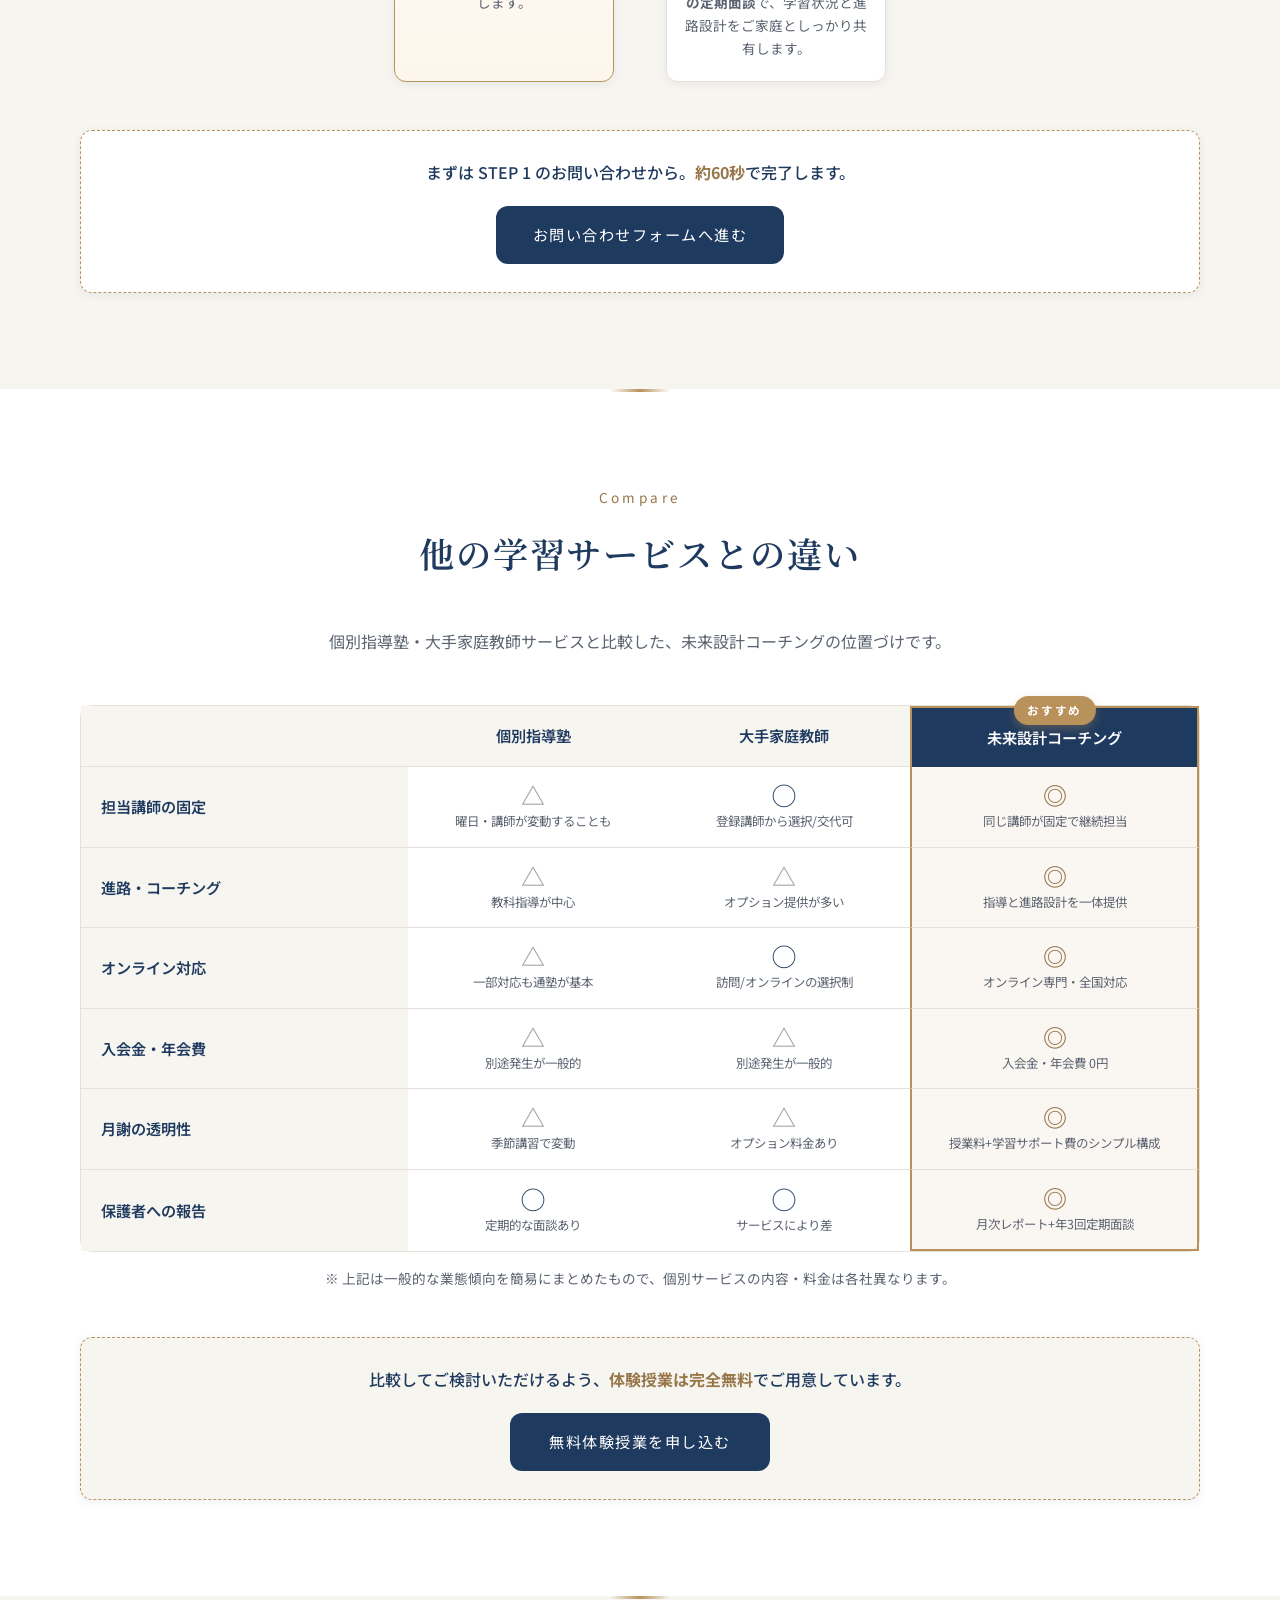
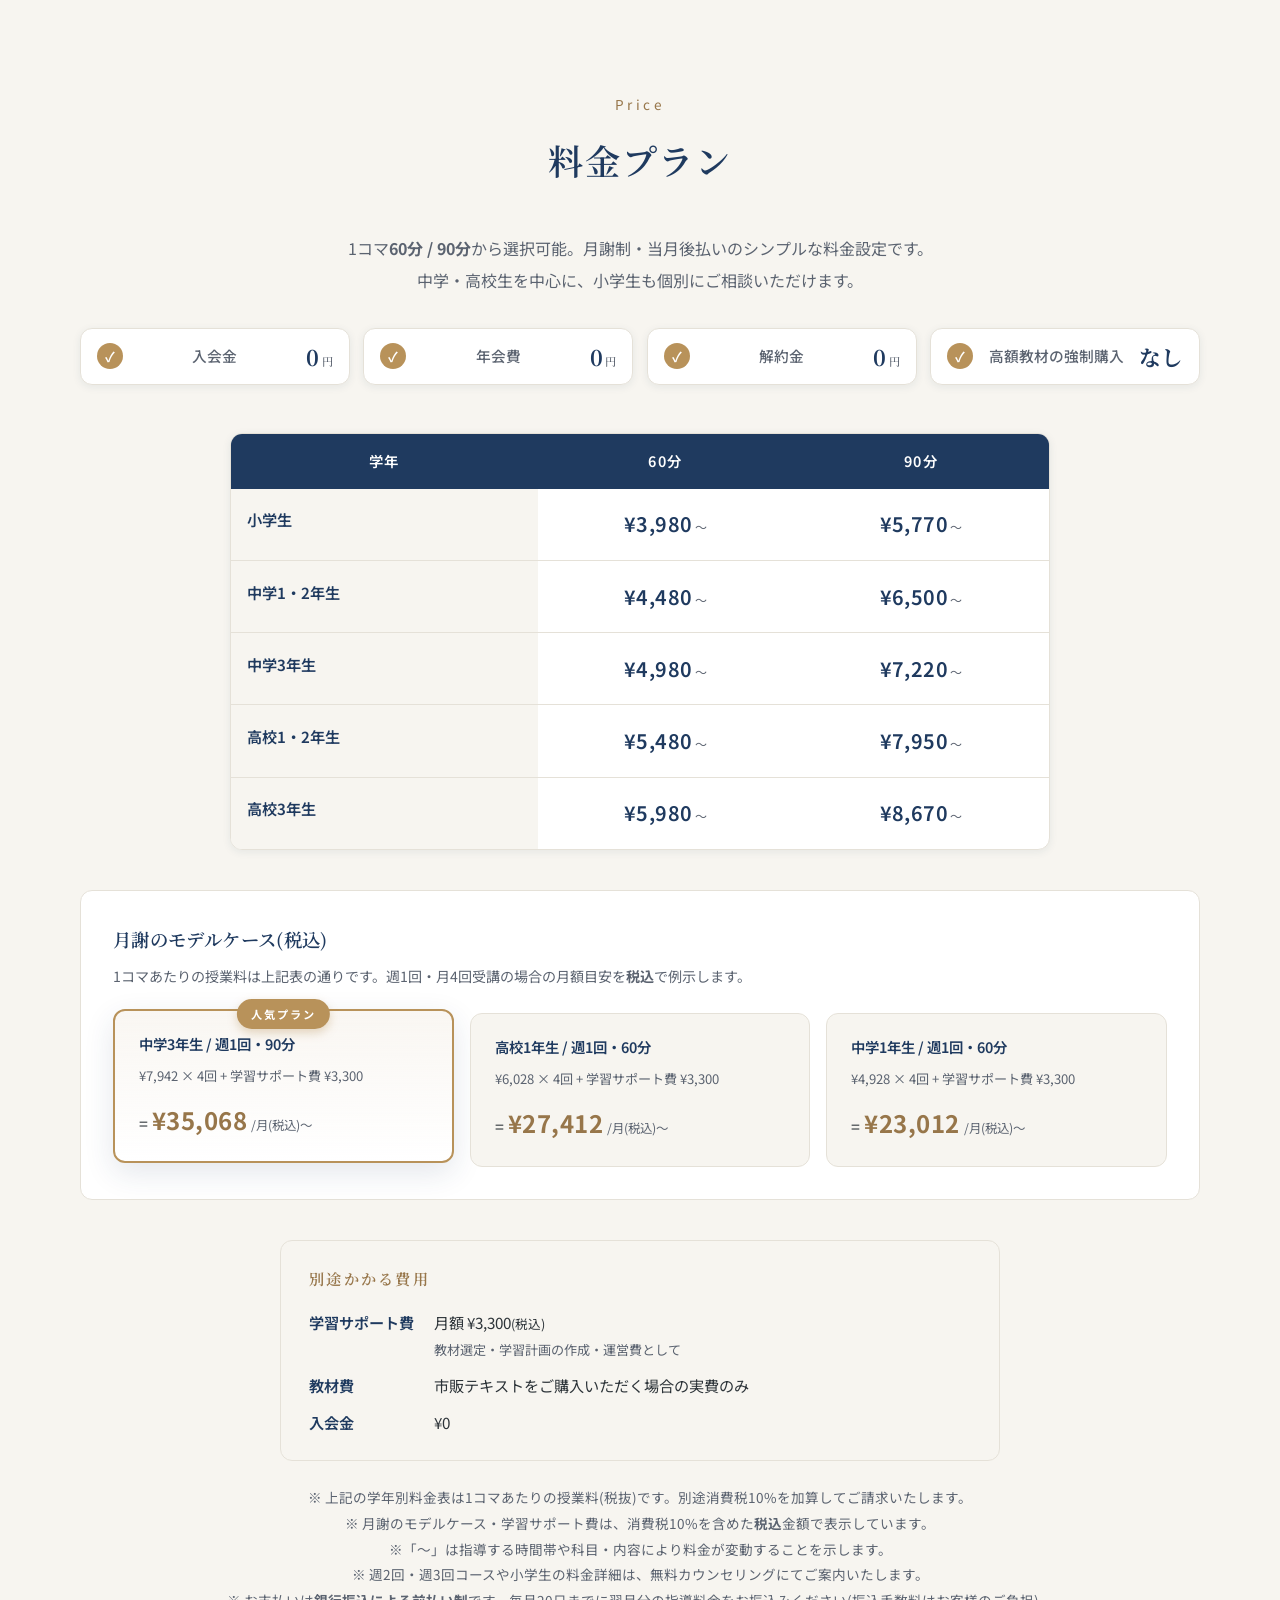
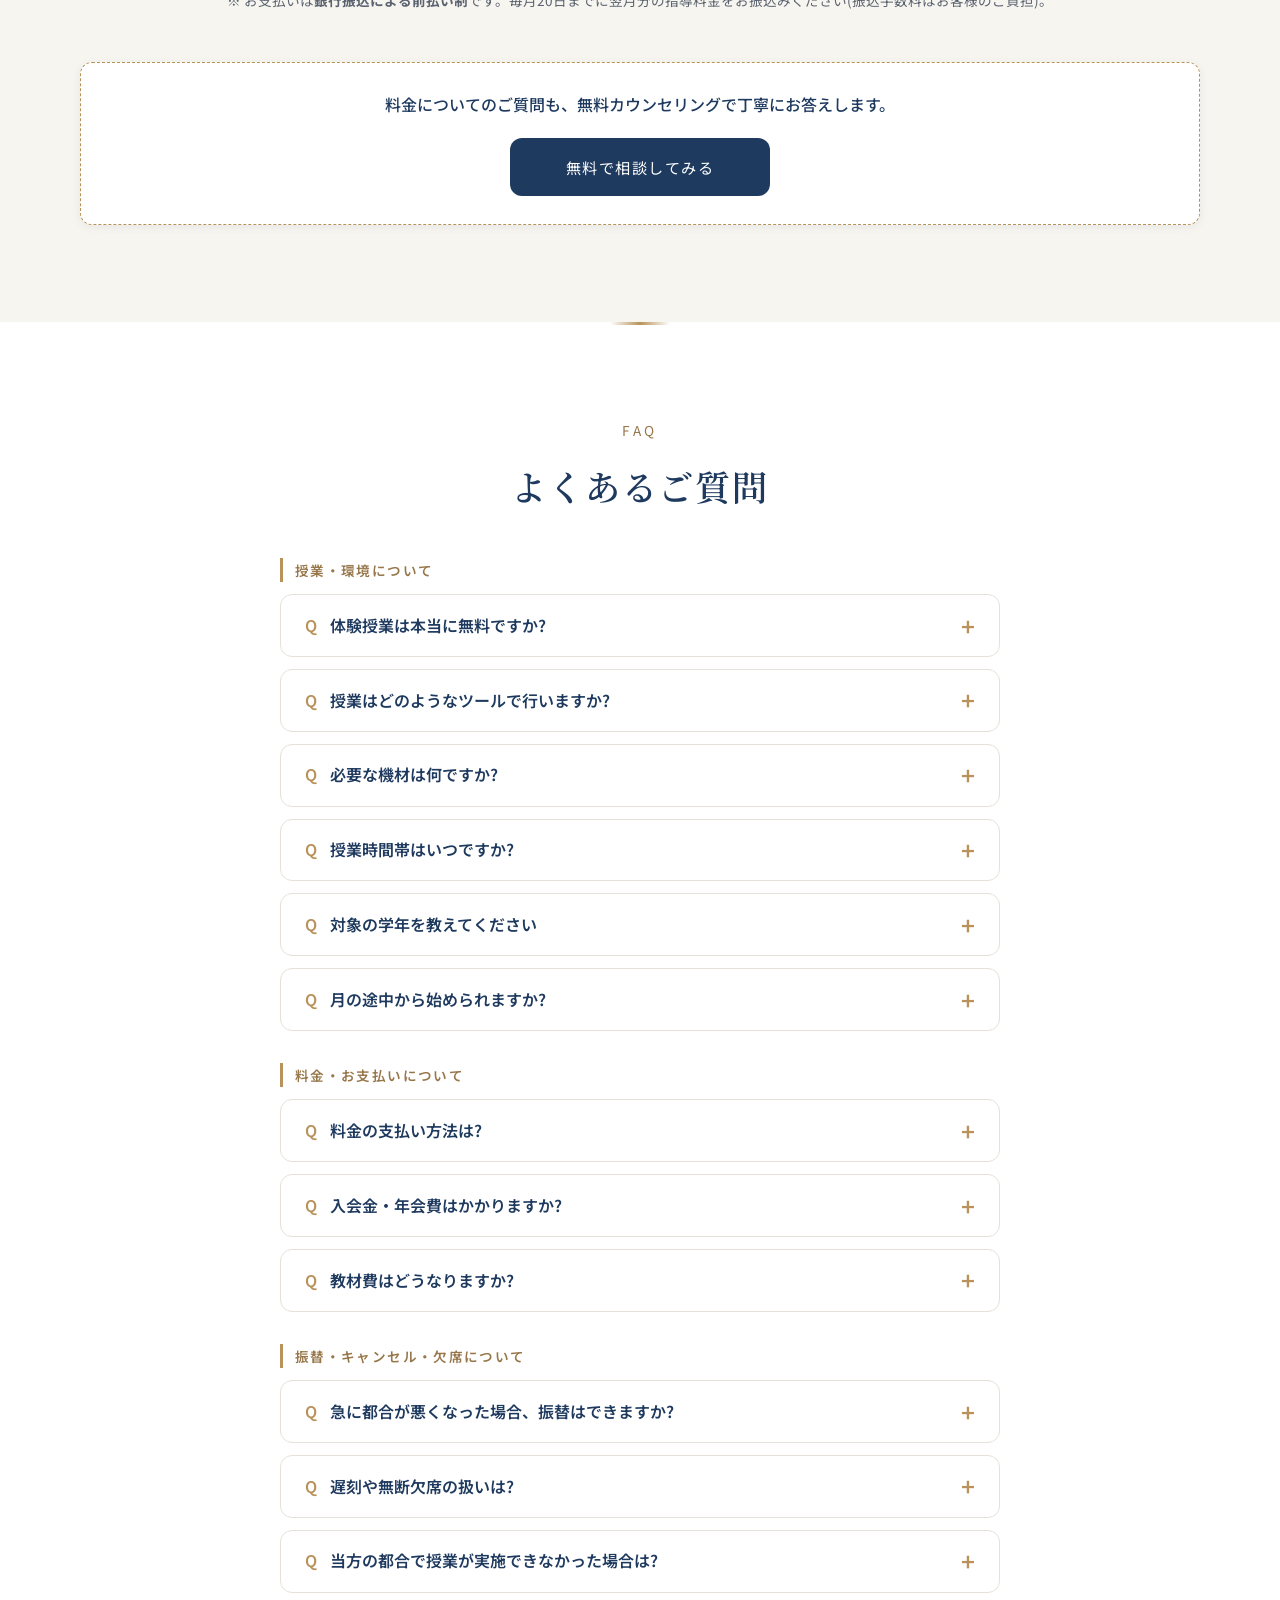
==== commit 023ea5d1: "保護者の声デザイン統一 + ブログ機能追加 (改善レポート 2-8) 保護者の声: - 受講生の声と同じ .voices/.voice 構造に統一 (デザインを揃えるため) - 学年・属性をメタ行に統" ====
--- a/index.html
+++ b/index.html
@@ -95,6 +95,7 @@
         <li><a href="#compare">比較</a></li>
         <li><a href="#price">料金</a></li>
         <li><a href="#faq">FAQ</a></li>
+        <li class="nav__menu-secondary"><a href="blog/">コラム</a></li>
         <li><a href="contact.html" class="nav__cta">お問い合わせ</a></li>
       </ul>
     </div>
@@ -452,46 +453,30 @@
         <p class="section__text">
           実際にお子様をお預けいただいた保護者の皆様から、ご入会前の不安やご入会後の変化についていただいたお声です。
         </p>
-        <div class="parent-voices">
-          <figure class="parent-voice">
-            <p class="parent-voice__tag">最初は半信半疑でした</p>
-            <blockquote class="parent-voice__text">
-              ネットで偶然見つけた塾でしたので、最初は半信半疑でした。<strong>無料カウンセリングと体験授業</strong>で代表の先生の人柄に触れて、ようやく安心してお任せできました。今では息子の方から「今日の授業は楽しかった」と話してくれるようになり、こちらが驚いています。
+        <div class="voices">
+          <figure class="voice">
+            <blockquote class="voice__text">
+              ネットで偶然見つけた塾でしたので、最初は半信半疑でした。無料カウンセリングと体験授業で代表の先生の人柄に触れて、ようやく安心してお任せできました。今では息子の方から「今日の授業は楽しかった」と話してくれるようになり、こちらが驚いています。
             </blockquote>
-            <figcaption class="parent-voice__meta">
-              <span class="parent-voice__attr">中学3年生 男子の保護者</span>
-              <span class="parent-voice__sub">共働き世帯</span>
-            </figcaption>
+            <figcaption class="voice__meta">中学3年生 男子の保護者・共働き世帯</figcaption>
           </figure>
-          <figure class="parent-voice">
-            <p class="parent-voice__tag">他塾と比較しました</p>
-            <blockquote class="parent-voice__text">
-              近くの個別指導塾に通わせていましたが、振替が取りにくく、結局休んだ分が無駄になっていました。こちらは<strong>授業予定日の前日まで</strong>の連絡で振替できるので、部活動が忙しい娘でも無理なく続けられています。送り迎えがいらないのも本当に助かります。
+          <figure class="voice">
+            <blockquote class="voice__text">
+              近くの個別指導塾に通わせていましたが、振替が取りにくく、結局休んだ分が無駄になっていました。こちらは授業予定日の前日まで連絡で振替できるので、部活動が忙しい娘でも無理なく続けられています。送り迎えがいらないのも本当に助かります。
             </blockquote>
-            <figcaption class="parent-voice__meta">
-              <span class="parent-voice__attr">中学2年生 女子の保護者</span>
-              <span class="parent-voice__sub">兄弟あり / 共働き世帯</span>
-            </figcaption>
+            <figcaption class="voice__meta">中学2年生 女子の保護者・兄弟あり/共働き世帯</figcaption>
           </figure>
-          <figure class="parent-voice">
-            <p class="parent-voice__tag">進路の話を一緒にしてくれる</p>
-            <blockquote class="parent-voice__text">
-              高校受験を控えても進路で悩んでいた娘に、勉強だけでなく<strong>将来の話まで丁寧に聞いてくださり</strong>、本人がやりたいことを見つけられました。親が言うとケンカになる話も、第三者の先生だからこそ素直に聞けるのだと思います。
+          <figure class="voice">
+            <blockquote class="voice__text">
+              高校受験を控えても進路で悩んでいた娘に、勉強だけでなく将来の話まで丁寧に聞いてくださり、本人がやりたいことを見つけられました。親が言うとケンカになる話も、第三者の先生だからこそ素直に聞けるのだと思います。
             </blockquote>
-            <figcaption class="parent-voice__meta">
-              <span class="parent-voice__attr">中学3年生 女子の保護者</span>
-              <span class="parent-voice__sub">専業主婦世帯</span>
-            </figcaption>
+            <figcaption class="voice__meta">中学3年生 女子の保護者・専業主婦世帯</figcaption>
           </figure>
-          <figure class="parent-voice">
-            <p class="parent-voice__tag">家庭の雰囲気が良くなりました</p>
-            <blockquote class="parent-voice__text">
-              毎月の<strong>レポートと面談</strong>で何をどこまで進めたかが見えるので、私から「勉強やってるの?」と聞かなくて済むようになりました。子どもにとっても親にとってもストレスが減り、家庭の雰囲気が良くなったのが一番の変化です。
+          <figure class="voice">
+            <blockquote class="voice__text">
+              毎月のレポートと面談で何をどこまで進めたかが見えるので、私から「勉強やってるの?」と聞かなくて済むようになりました。子どもにとっても親にとってもストレスが減り、家庭の雰囲気が良くなったのが一番の変化です。
             </blockquote>
-            <figcaption class="parent-voice__meta">
-              <span class="parent-voice__attr">高校1年生 男子の保護者</span>
-              <span class="parent-voice__sub">共働き世帯</span>
-            </figcaption>
+            <figcaption class="voice__meta">高校1年生 男子の保護者・共働き世帯</figcaption>
           </figure>
         </div>
         <p class="voices__note">※ 掲載内容は実際にいただいたお声をもとに、匿名化・一部編集のうえ掲載しています。</p>
@@ -1118,6 +1103,7 @@
       <ul class="footer__links">
         <li><a href="#about">サービス</a></li>
         <li><a href="#parents">保護者の方へ</a></li>
+        <li><a href="blog/">コラム</a></li>
         <li><a href="contact.html">お問い合わせ</a></li>
         <li><a href="privacy.html">プライバシーポリシー</a></li>
         <li><a href="terms.html">利用規約</a></li>
--- a/style.css
+++ b/style.css
@@ -3249,89 +3249,328 @@
   }
 }
 
-/* ===== Parent voice section ===== */
-.parent-voices {
+/* ===== Blog list ===== */
+.blog-list {
+  padding: 4rem 1.5rem 6rem;
+  background: var(--color-bg);
+  min-height: 60vh;
+}
+
+.blog-list__inner {
+  max-width: 960px;
+  margin: 0 auto;
+}
+
+.blog-list__title {
+  font-family: var(--font-serif);
+  font-size: clamp(1.8rem, 3.4vw, 2.4rem);
+  color: var(--color-primary);
+  margin-bottom: 1rem;
+  letter-spacing: 0.05em;
+  font-weight: 600;
+}
+
+.blog-list__lead {
+  color: var(--color-text-muted);
+  line-height: 2;
+  margin-bottom: 3rem;
+}
+
+.blog-list__cards {
+  list-style: none;
+  padding: 0;
+  margin: 0 0 3rem;
   display: grid;
-  grid-template-columns: repeat(auto-fit, minmax(280px, 1fr));
+  grid-template-columns: repeat(auto-fit, minmax(300px, 1fr));
   gap: 1.5rem;
-  margin-top: 2.5rem;
-  text-align: left;
-}
-
-.parent-voice {
-  position: relative;
+}
+
+.blog-card {
+  display: block;
+  padding: 1.75rem 1.5rem 1.5rem;
   background: #fff;
   border: 1px solid var(--color-border);
   border-radius: var(--radius);
-  padding: 1.75rem 1.5rem 1.5rem;
+  text-decoration: none;
+  color: inherit;
   box-shadow: var(--shadow-sm);
-  transition: transform 0.25s, box-shadow 0.25s;
+  transition: transform 0.25s, box-shadow 0.25s, border-color 0.25s;
+  height: 100%;
+  display: flex;
+  flex-direction: column;
+  gap: 0.7rem;
+}
+
+.blog-card:hover {
+  transform: translateY(-4px);
+  box-shadow: var(--shadow-md);
+  border-color: var(--color-accent);
+}
+
+.blog-card__category {
+  display: inline-block;
+  align-self: flex-start;
+  padding: 0.25rem 0.85rem;
+  background: var(--color-sub-soft);
+  color: var(--color-primary);
+  border-radius: 999px;
+  font-size: 0.75rem;
+  font-weight: 600;
+  letter-spacing: 0.08em;
+}
+
+.blog-card__title {
+  font-family: var(--font-serif);
+  font-size: 1.1rem;
+  line-height: 1.55;
+  color: var(--color-primary);
+  margin: 0;
+  font-weight: 600;
+  letter-spacing: 0.03em;
+}
+
+.blog-card__excerpt {
+  font-size: 0.92rem;
+  color: var(--color-text-muted);
+  line-height: 1.8;
+  margin: 0;
+  flex: 1;
+}
+
+.blog-card__meta {
+  margin: 0;
+  padding-top: 0.85rem;
+  border-top: 1px dashed var(--color-border);
+  font-size: 0.78rem;
+  color: var(--color-text-muted);
+  display: flex;
+  gap: 1rem;
+  letter-spacing: 0.05em;
+}
+
+@media (max-width: 560px) {
+  .blog-list {
+    padding: 3rem 1.25rem 4rem;
+  }
+  .blog-card {
+    padding: 1.5rem 1.25rem 1.25rem;
+  }
+  .blog-card__title {
+    font-size: 1.02rem;
+  }
+}
+
+/* ===== Article (blog post) ===== */
+.article {
+  padding: 3rem 1.5rem 5rem;
+  background: var(--color-bg);
+}
+
+.article__inner {
+  max-width: 760px;
+  margin: 0 auto;
+  background: #fff;
+  border-radius: var(--radius);
+  padding: 3rem 2.5rem 3.5rem;
+  box-shadow: var(--shadow-sm);
+}
+
+.article__breadcrumb {
+  font-size: 0.82rem;
+  color: var(--color-text-muted);
+  margin-bottom: 1.25rem;
+  letter-spacing: 0.04em;
+}
+
+.article__breadcrumb a {
+  color: var(--color-text-muted);
+  text-decoration: none;
+}
+
+.article__breadcrumb a:hover {
+  color: var(--color-accent);
+  text-decoration: underline;
+}
+
+.article__category {
+  display: inline-block;
+  padding: 0.3rem 0.95rem;
+  background: var(--color-primary);
+  color: #fff;
+  border-radius: 999px;
+  font-size: 0.78rem;
+  font-weight: 600;
+  letter-spacing: 0.1em;
+  margin-bottom: 1rem;
+}
+
+.article__title {
+  font-family: var(--font-serif);
+  font-size: clamp(1.5rem, 3vw, 2.05rem);
+  color: var(--color-primary);
+  line-height: 1.55;
+  margin: 0 0 1.25rem;
+  font-weight: 600;
+  letter-spacing: 0.04em;
+}
+
+.article__meta {
+  display: flex;
+  gap: 1.25rem;
+  font-size: 0.85rem;
+  color: var(--color-text-muted);
+  margin-bottom: 2.5rem;
+  padding-bottom: 1.5rem;
+  border-bottom: 1px solid var(--color-border);
+  letter-spacing: 0.06em;
+}
+
+.article__lead {
+  font-size: 1.02rem;
+  line-height: 2;
+  color: var(--color-text);
+  margin: 0 0 2.5rem;
+  padding: 1.25rem 1.4rem;
+  background: var(--color-sub-soft);
+  border-radius: var(--radius-sm);
+}
+
+.article__lead strong {
+  color: var(--color-primary);
+  font-weight: 700;
+}
+
+.article__h2 {
+  font-family: var(--font-serif);
+  font-size: 1.3rem;
+  color: var(--color-primary);
+  margin: 2.75rem 0 1rem;
+  padding-left: 0.85rem;
+  border-left: 4px solid var(--color-accent);
+  line-height: 1.5;
+  font-weight: 600;
+  letter-spacing: 0.03em;
+}
+
+.article__h3 {
+  font-family: var(--font-serif);
+  font-size: 1.08rem;
+  color: var(--color-primary);
+  margin: 2rem 0 0.85rem;
+  font-weight: 600;
+  letter-spacing: 0.03em;
+}
+
+.article__inner p {
+  font-size: 0.98rem;
+  line-height: 2;
+  color: var(--color-text);
+  margin: 0 0 1.25rem;
+}
+
+.article__inner p strong {
+  color: var(--color-primary);
+  font-weight: 700;
+  background: linear-gradient(transparent 65%, rgba(184, 146, 90, 0.22) 65%);
+  padding: 0 0.05em;
+}
+
+.article__list {
+  margin: 1.25rem 0 1.5rem;
+  padding-left: 1.4rem;
+}
+
+.article__list li {
+  font-size: 0.96rem;
+  line-height: 1.95;
+  color: var(--color-text);
+  margin-bottom: 0.5rem;
+}
+
+.article__list li strong {
+  color: var(--color-primary);
+  font-weight: 700;
+}
+
+.article__cta {
+  margin-top: 3rem;
+  padding: 2rem 1.75rem;
+  background: linear-gradient(135deg, var(--color-sub-soft) 0%, #fff 100%);
+  border: 1px solid var(--color-border);
+  border-radius: var(--radius);
+  text-align: center;
+}
+
+.article__cta-title {
+  font-family: var(--font-serif);
+  font-size: 1.1rem;
+  color: var(--color-primary);
+  font-weight: 600;
+  margin: 0 0 0.85rem;
+  letter-spacing: 0.03em;
+}
+
+.article__cta-text {
+  font-size: 0.92rem;
+  line-height: 1.85;
+  color: var(--color-text);
+  margin: 0 0 1.25rem;
+}
+
+.article__related {
+  margin-top: 3rem;
+  padding-top: 2rem;
+  border-top: 1px solid var(--color-border);
+}
+
+.article__related-title {
+  font-family: var(--font-serif);
+  font-size: 0.95rem;
+  color: var(--color-primary);
+  font-weight: 600;
+  margin: 0 0 1rem;
+  letter-spacing: 0.05em;
+}
+
+.article__related ul {
+  list-style: none;
+  padding: 0;
   margin: 0;
   display: flex;
   flex-direction: column;
-  gap: 0.85rem;
-}
-
-.parent-voice:hover {
-  transform: translateY(-3px);
-  box-shadow: var(--shadow-md);
-}
-
-.parent-voice__tag {
+  gap: 0.65rem;
+}
+
+.article__related a {
+  color: var(--color-text);
+  text-decoration: none;
+  font-size: 0.92rem;
+  line-height: 1.65;
+  position: relative;
+  padding-left: 1.1rem;
   display: inline-block;
-  align-self: flex-start;
-  padding: 0.3rem 0.85rem;
-  background: var(--color-sub-soft);
-  color: var(--color-primary);
-  border-radius: 999px;
-  font-family: var(--font-serif);
-  font-size: 0.82rem;
-  font-weight: 600;
-  letter-spacing: 0.04em;
-  margin: 0;
-}
-
-.parent-voice__text {
-  margin: 0;
-  font-size: 0.95rem;
-  line-height: 1.85;
-  color: var(--color-text);
-  border: 0;
-  padding: 0;
-  position: relative;
-}
-
-.parent-voice__text strong {
-  color: var(--color-primary);
-  font-weight: 700;
-  background: linear-gradient(transparent 65%, rgba(184, 146, 90, 0.22) 65%);
-  padding: 0 0.05em;
-}
-
-.parent-voice__meta {
-  margin-top: auto;
-  padding-top: 0.85rem;
-  border-top: 1px dashed var(--color-border);
-  font-size: 0.82rem;
-  color: var(--color-text-muted);
-  line-height: 1.5;
-  display: flex;
-  flex-direction: column;
-  gap: 0.15rem;
-}
-
-.parent-voice__attr {
-  font-weight: 600;
-  color: var(--color-primary);
-}
-
-.parent-voice__sub {
-  font-size: 0.78rem;
-}
-
-@media (max-width: 560px) {
-  .parent-voice {
-    padding: 1.5rem 1.25rem 1.25rem;
+}
+
+.article__related a::before {
+  content: "▸";
+  position: absolute;
+  left: 0;
+  color: var(--color-accent);
+}
+
+.article__related a:hover {
+  color: var(--color-accent);
+}
+
+@media (max-width: 720px) {
+  .article {
+    padding: 2rem 1rem 4rem;
+  }
+  .article__inner {
+    padding: 2rem 1.4rem 2.5rem;
+  }
+  .article__h2 {
+    font-size: 1.18rem;
   }
 }
 
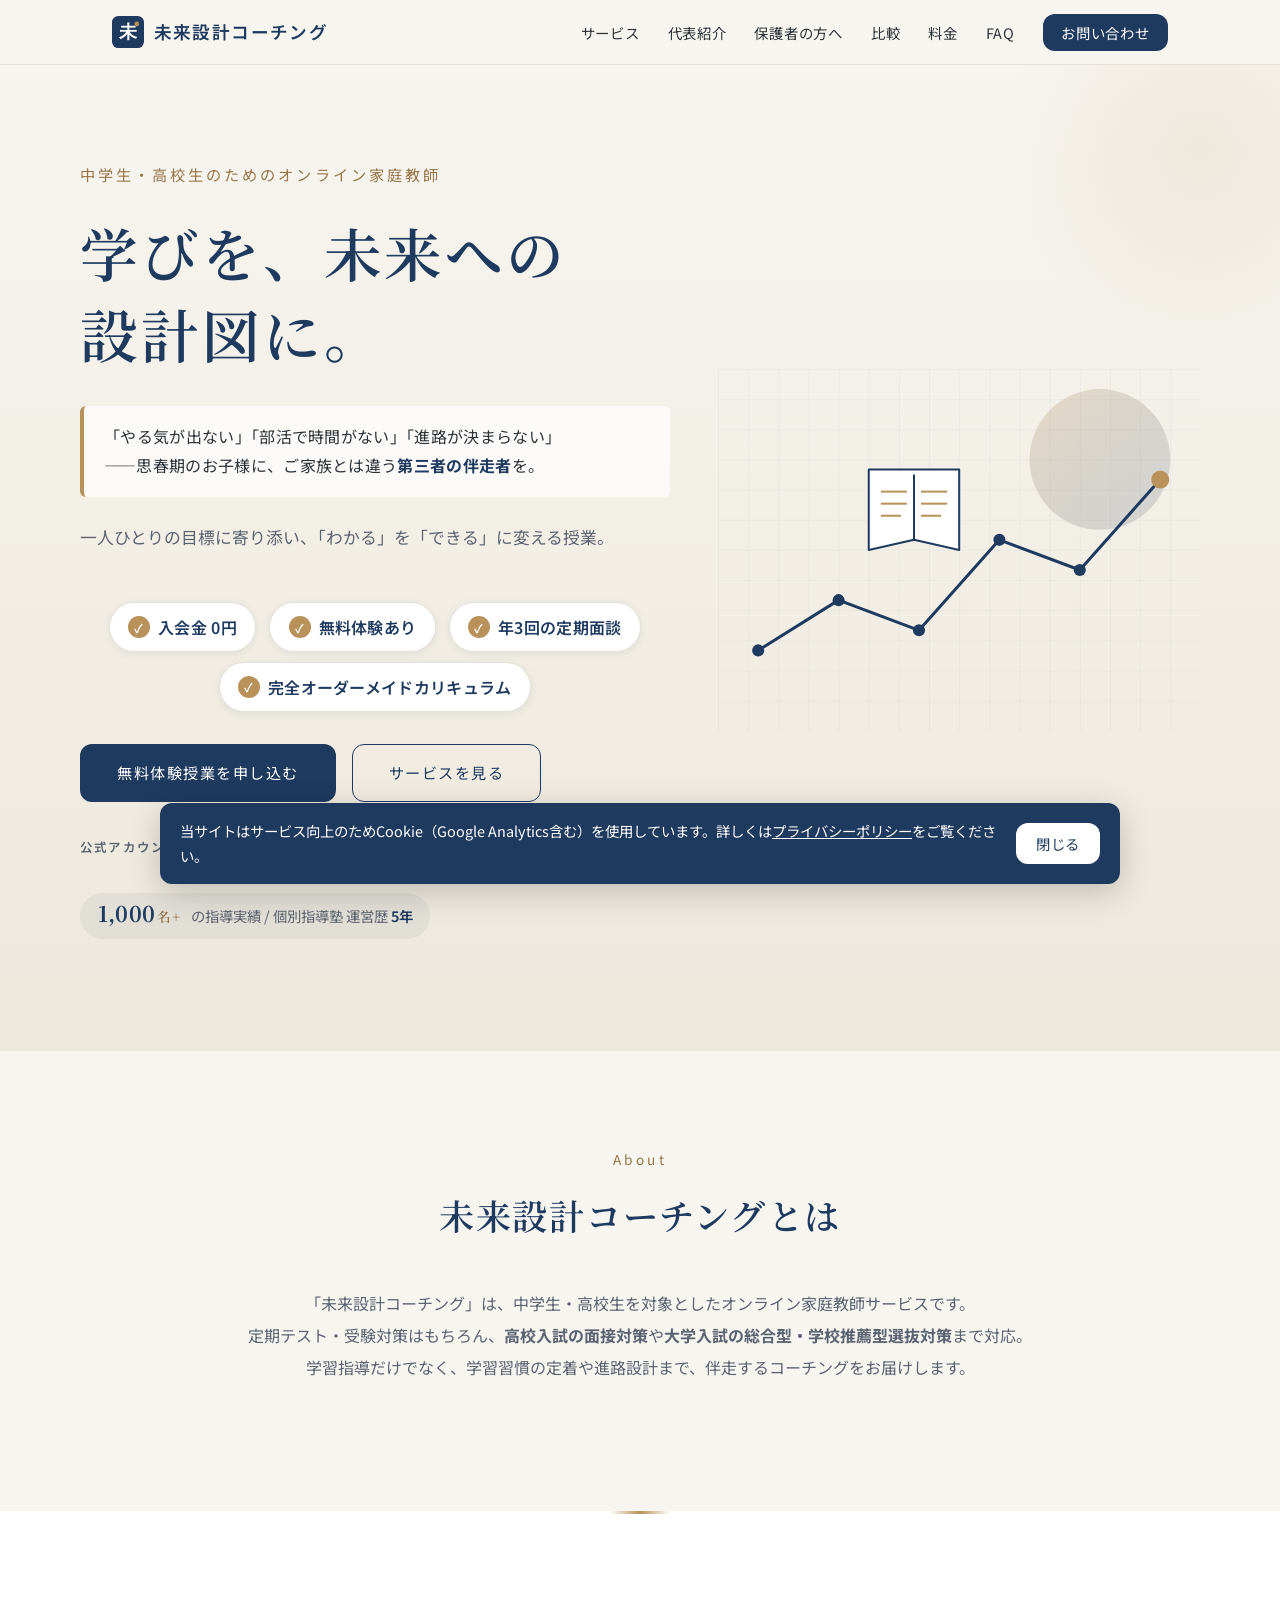
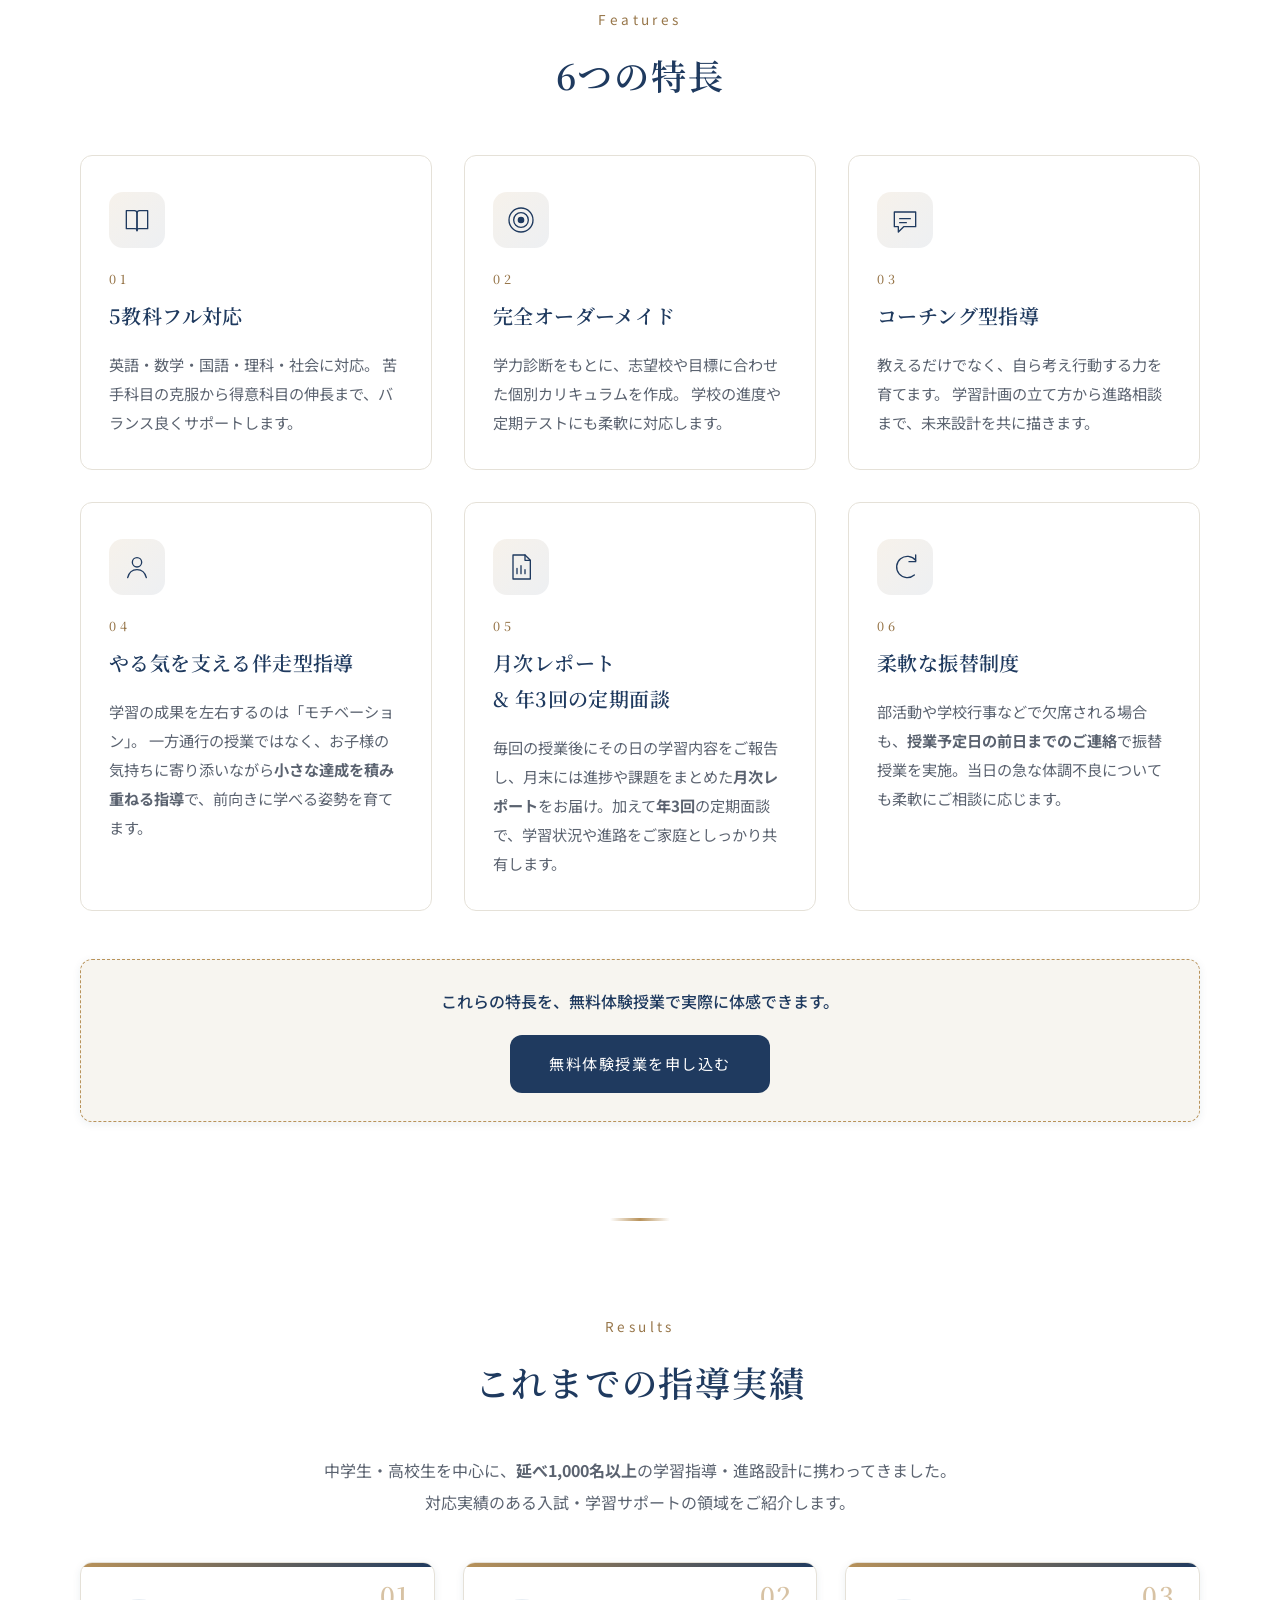
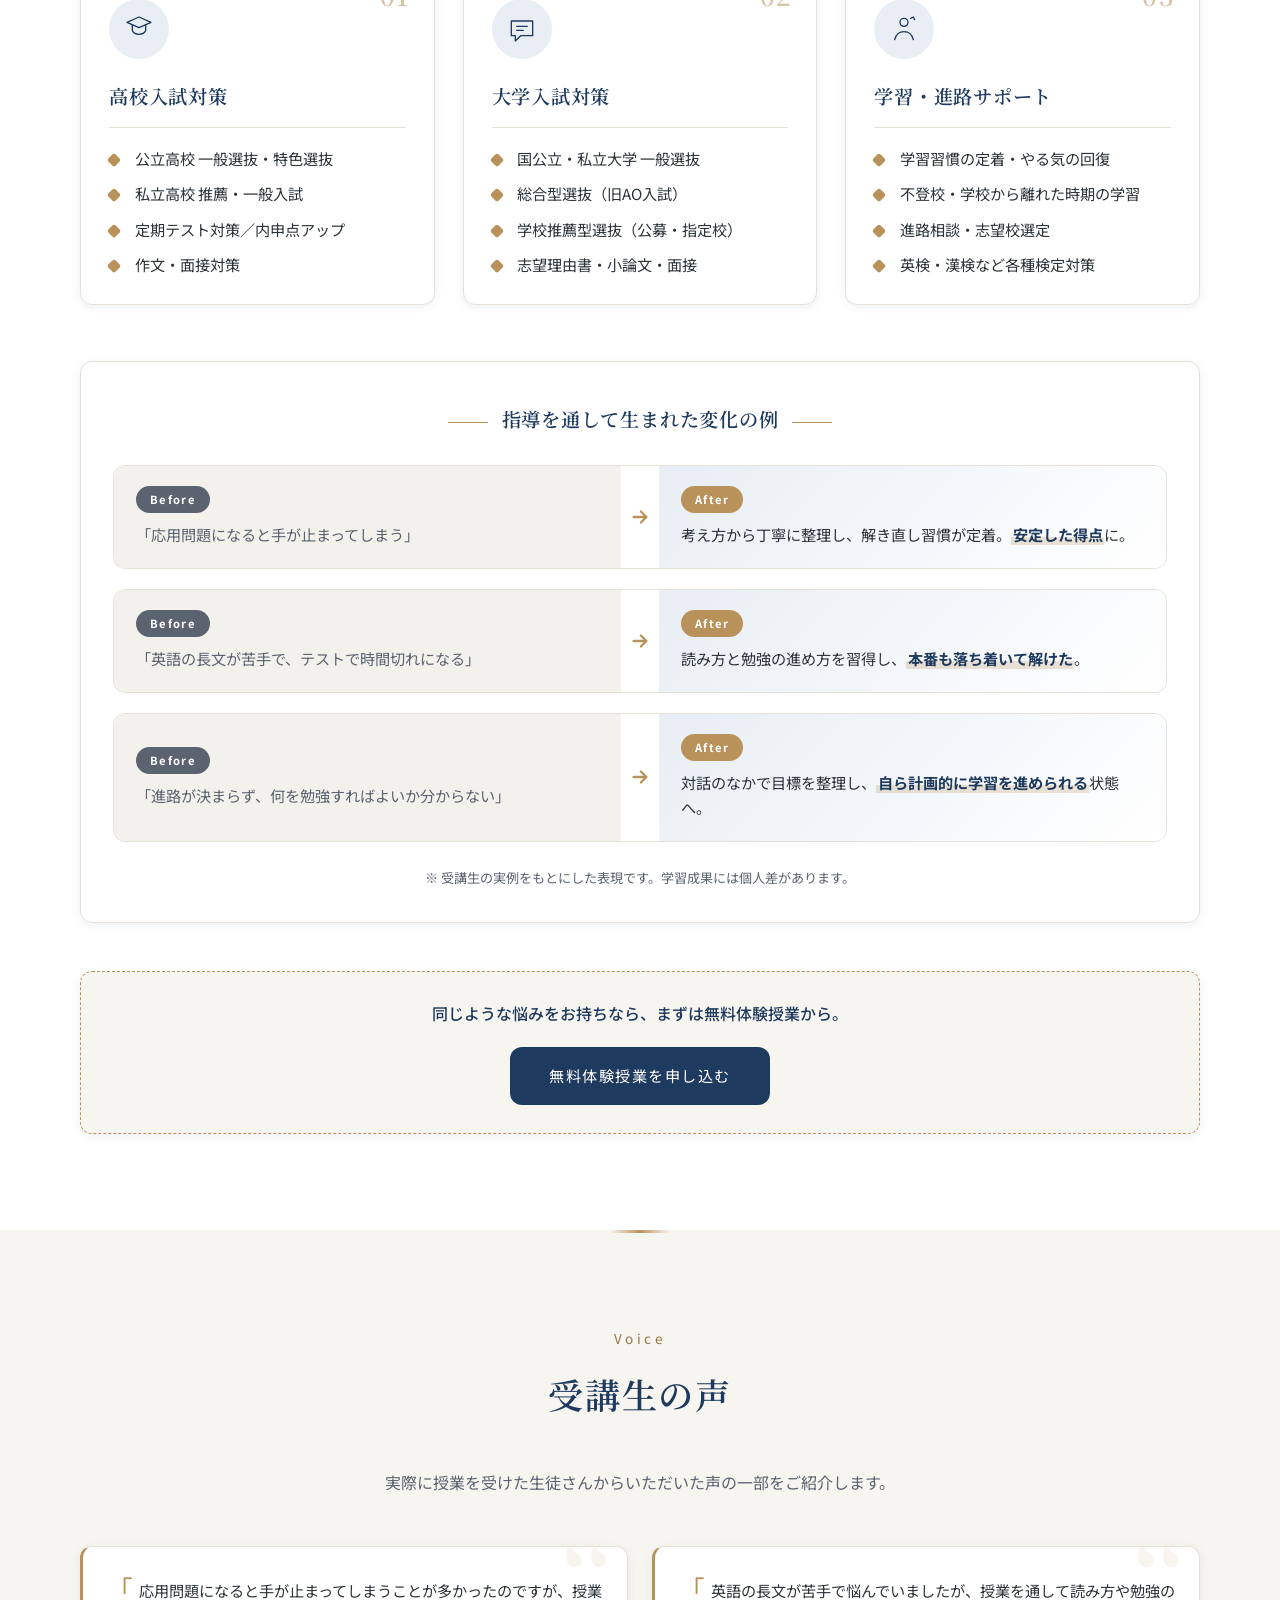
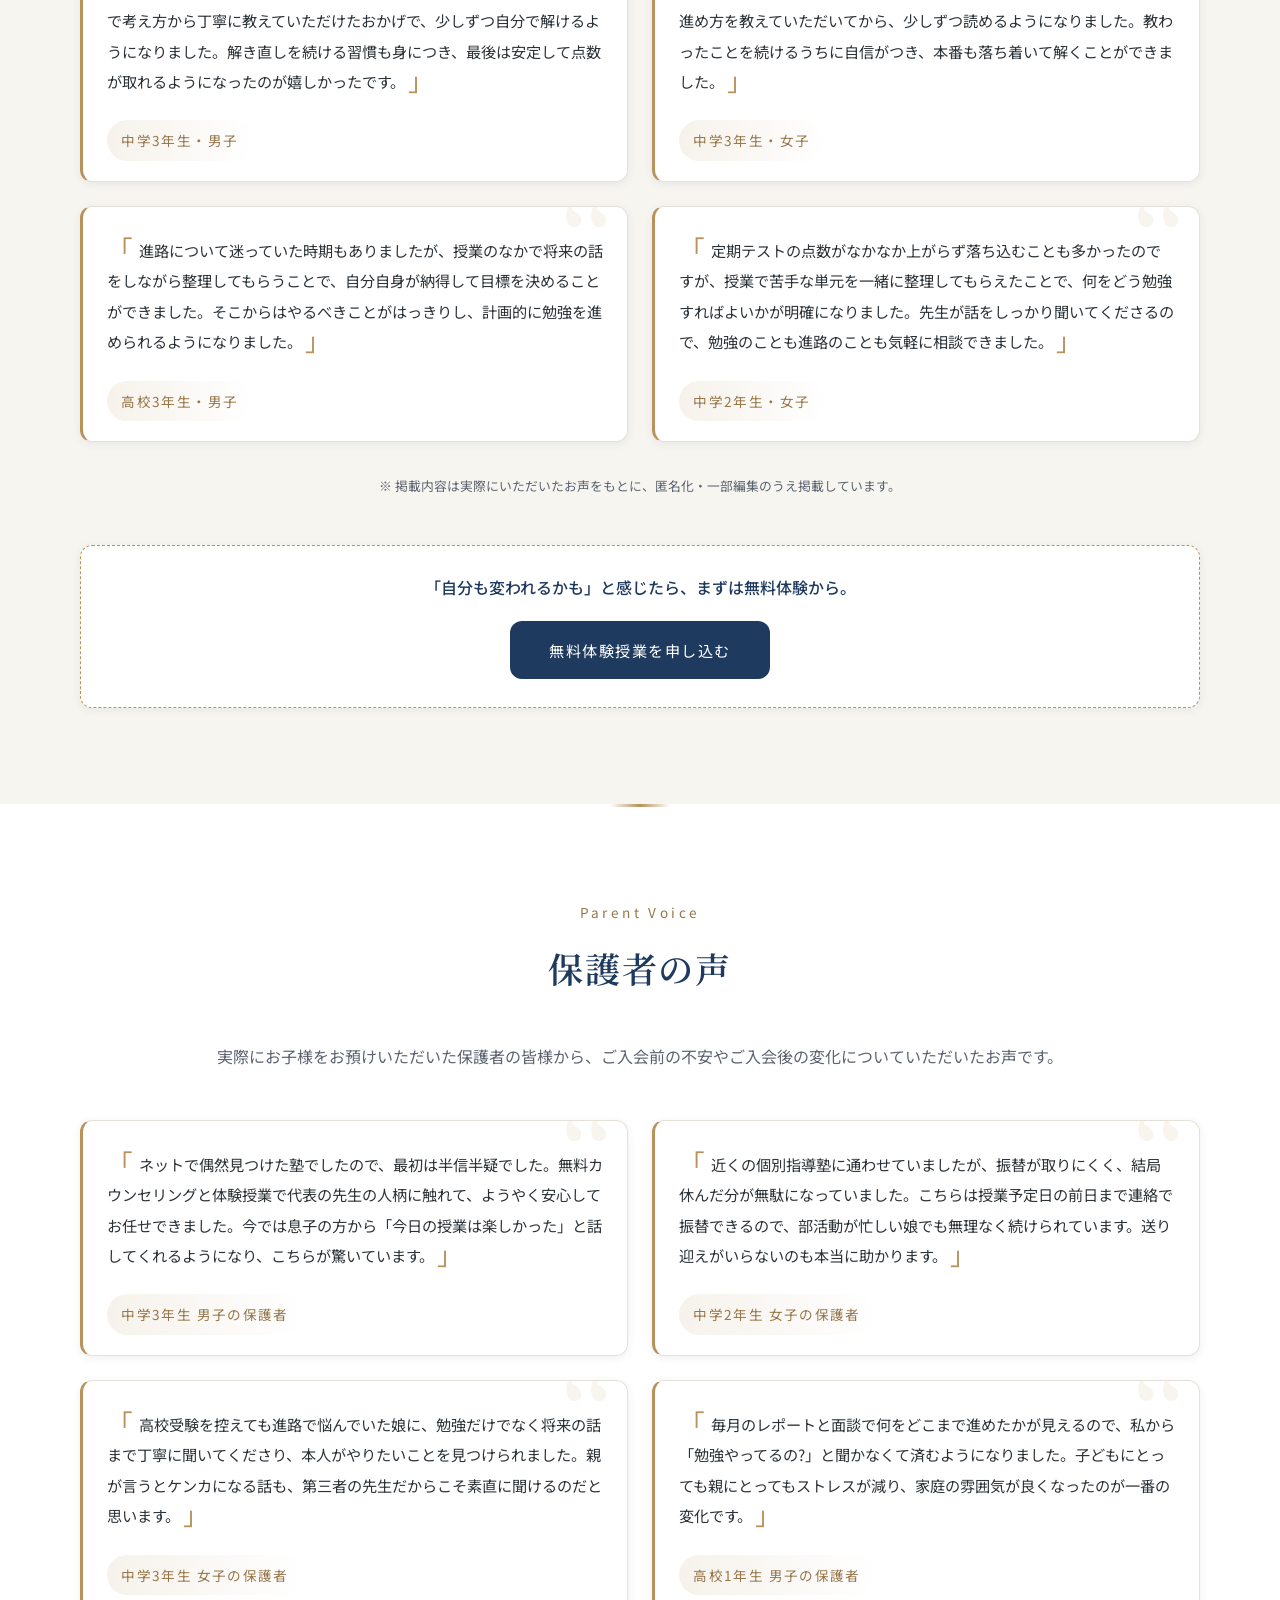
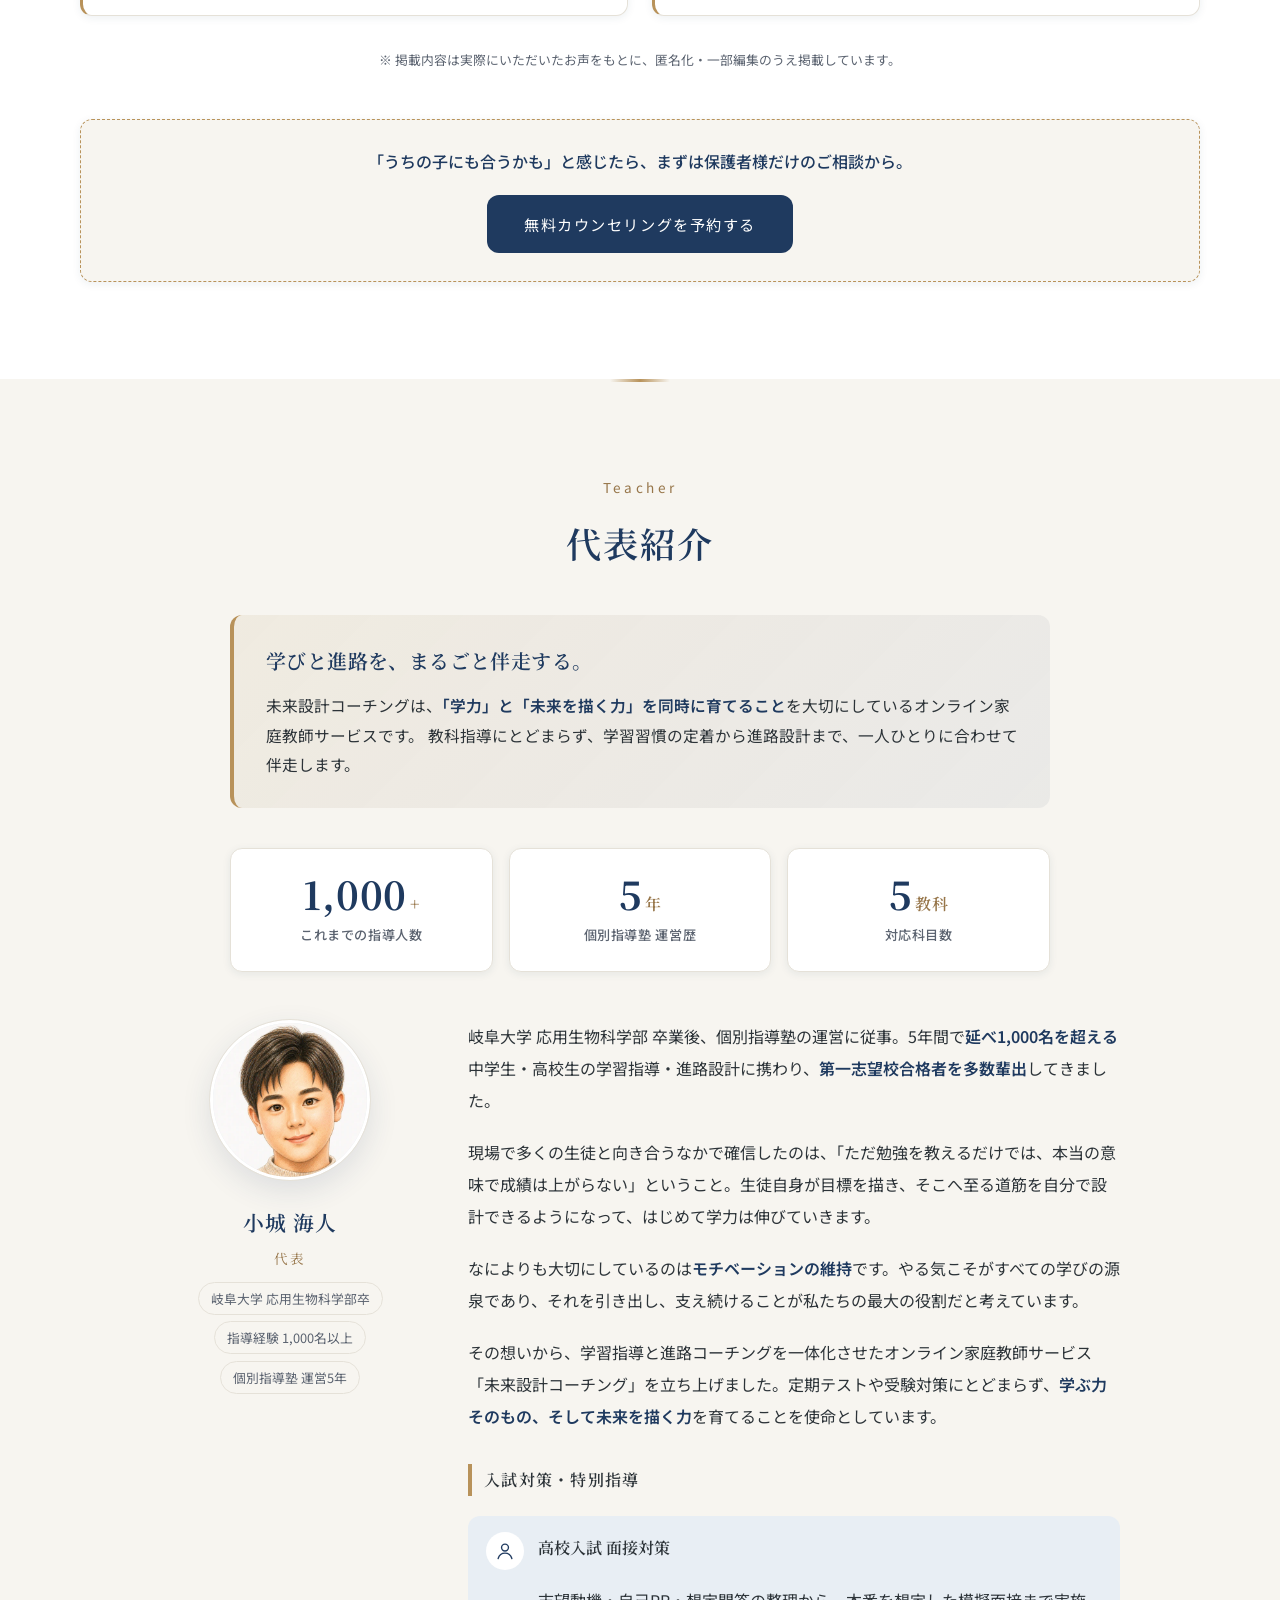
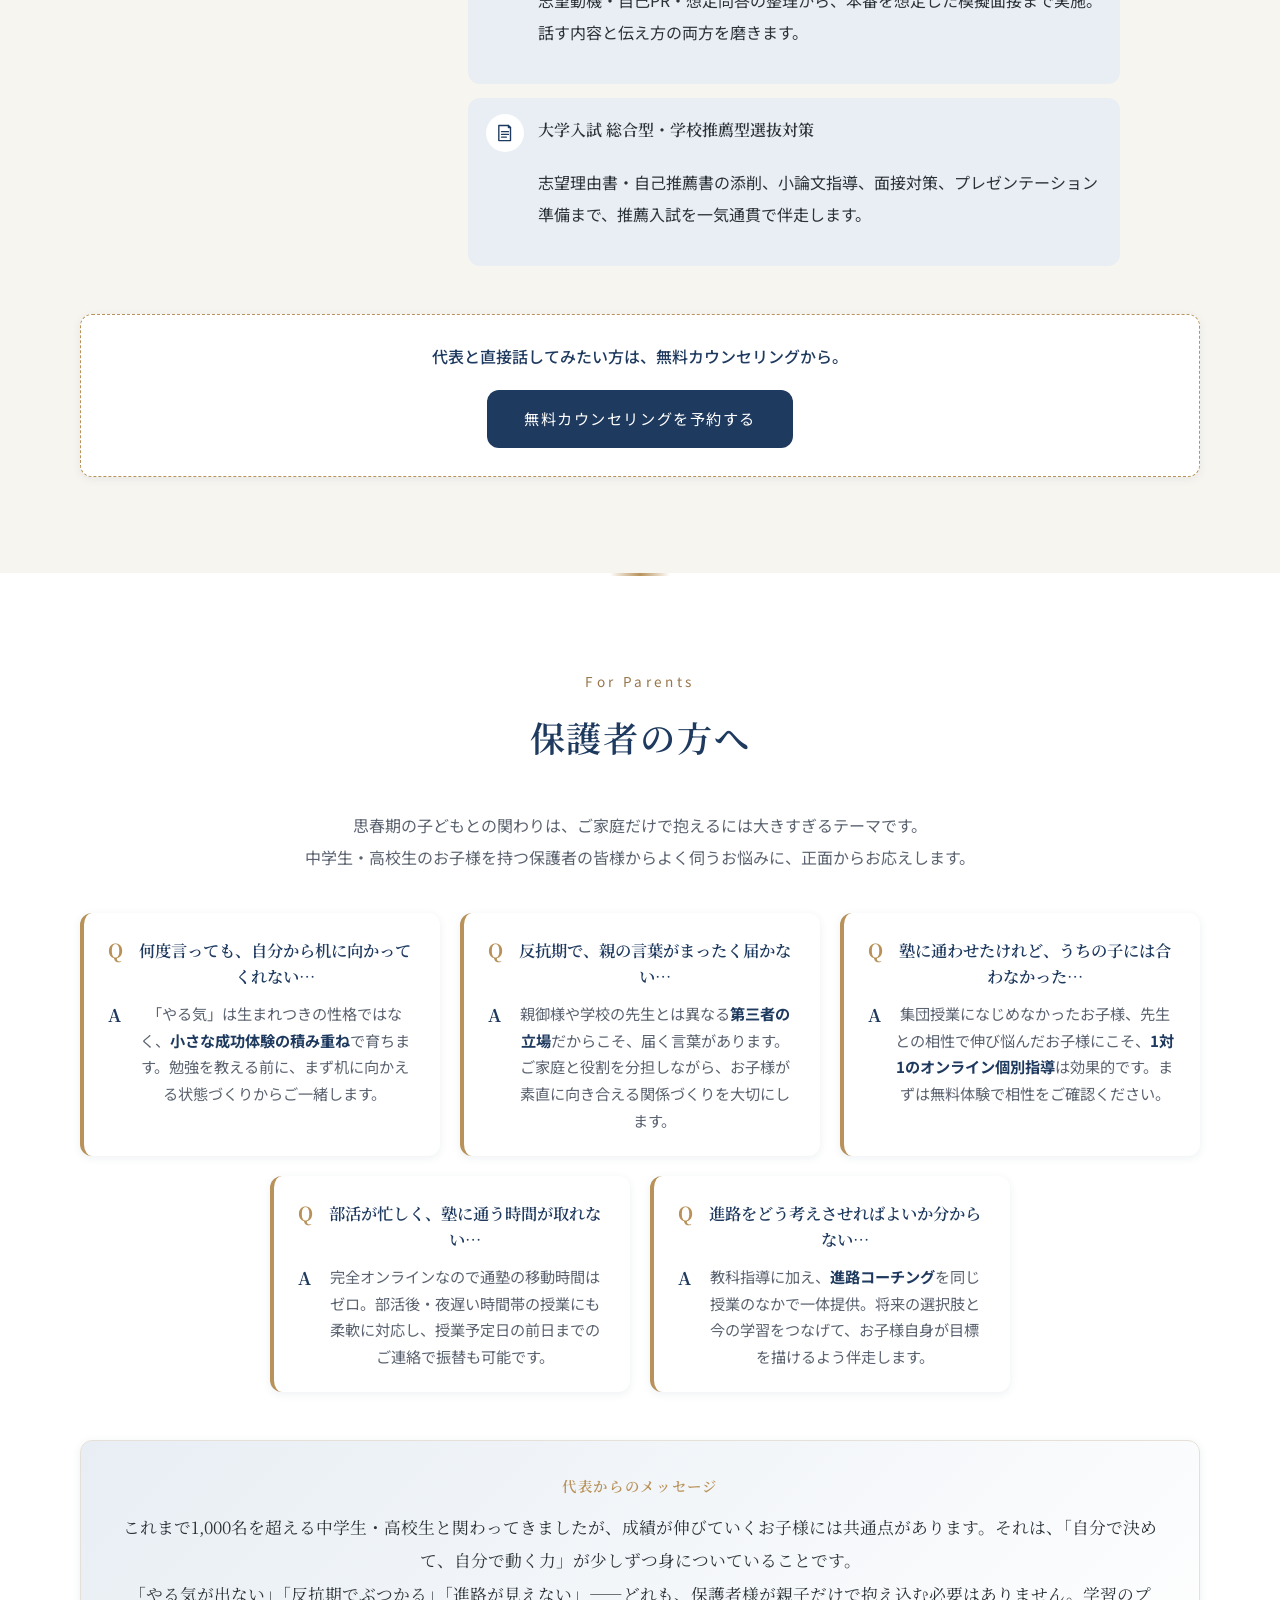
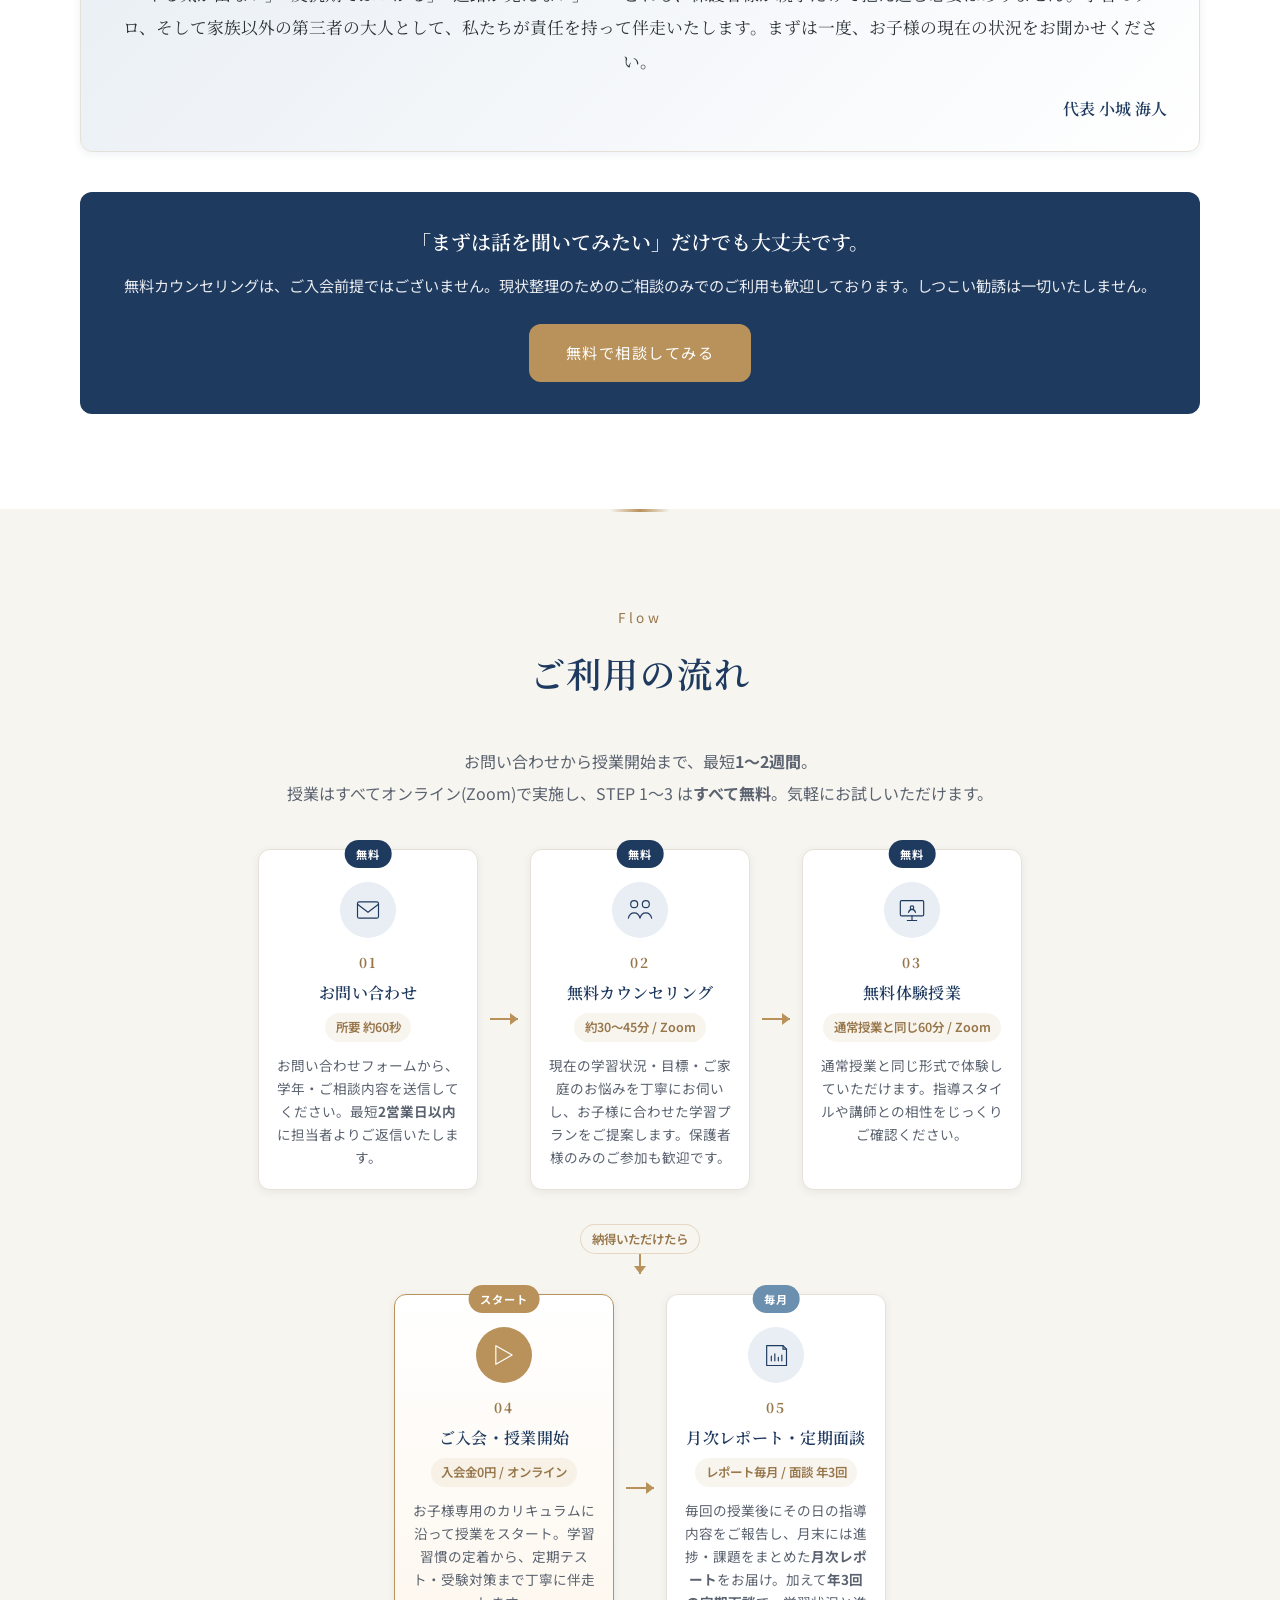
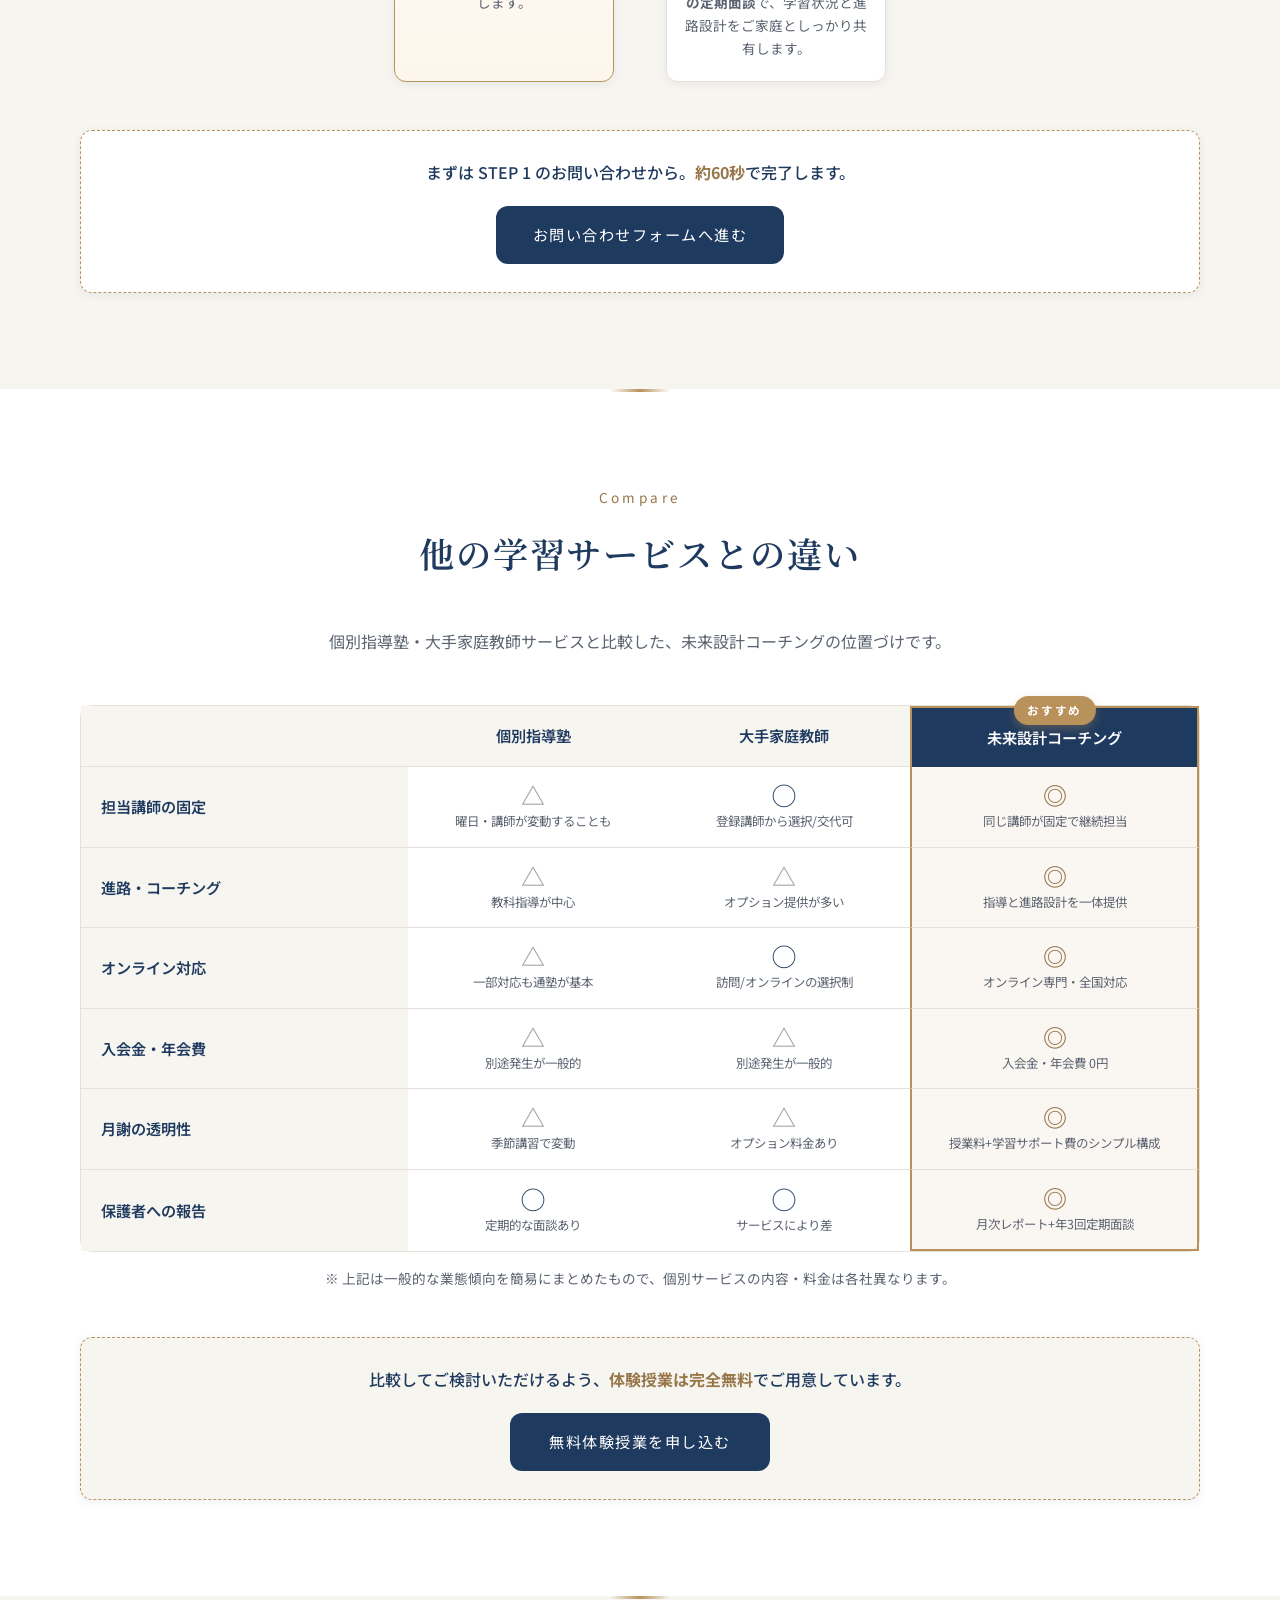
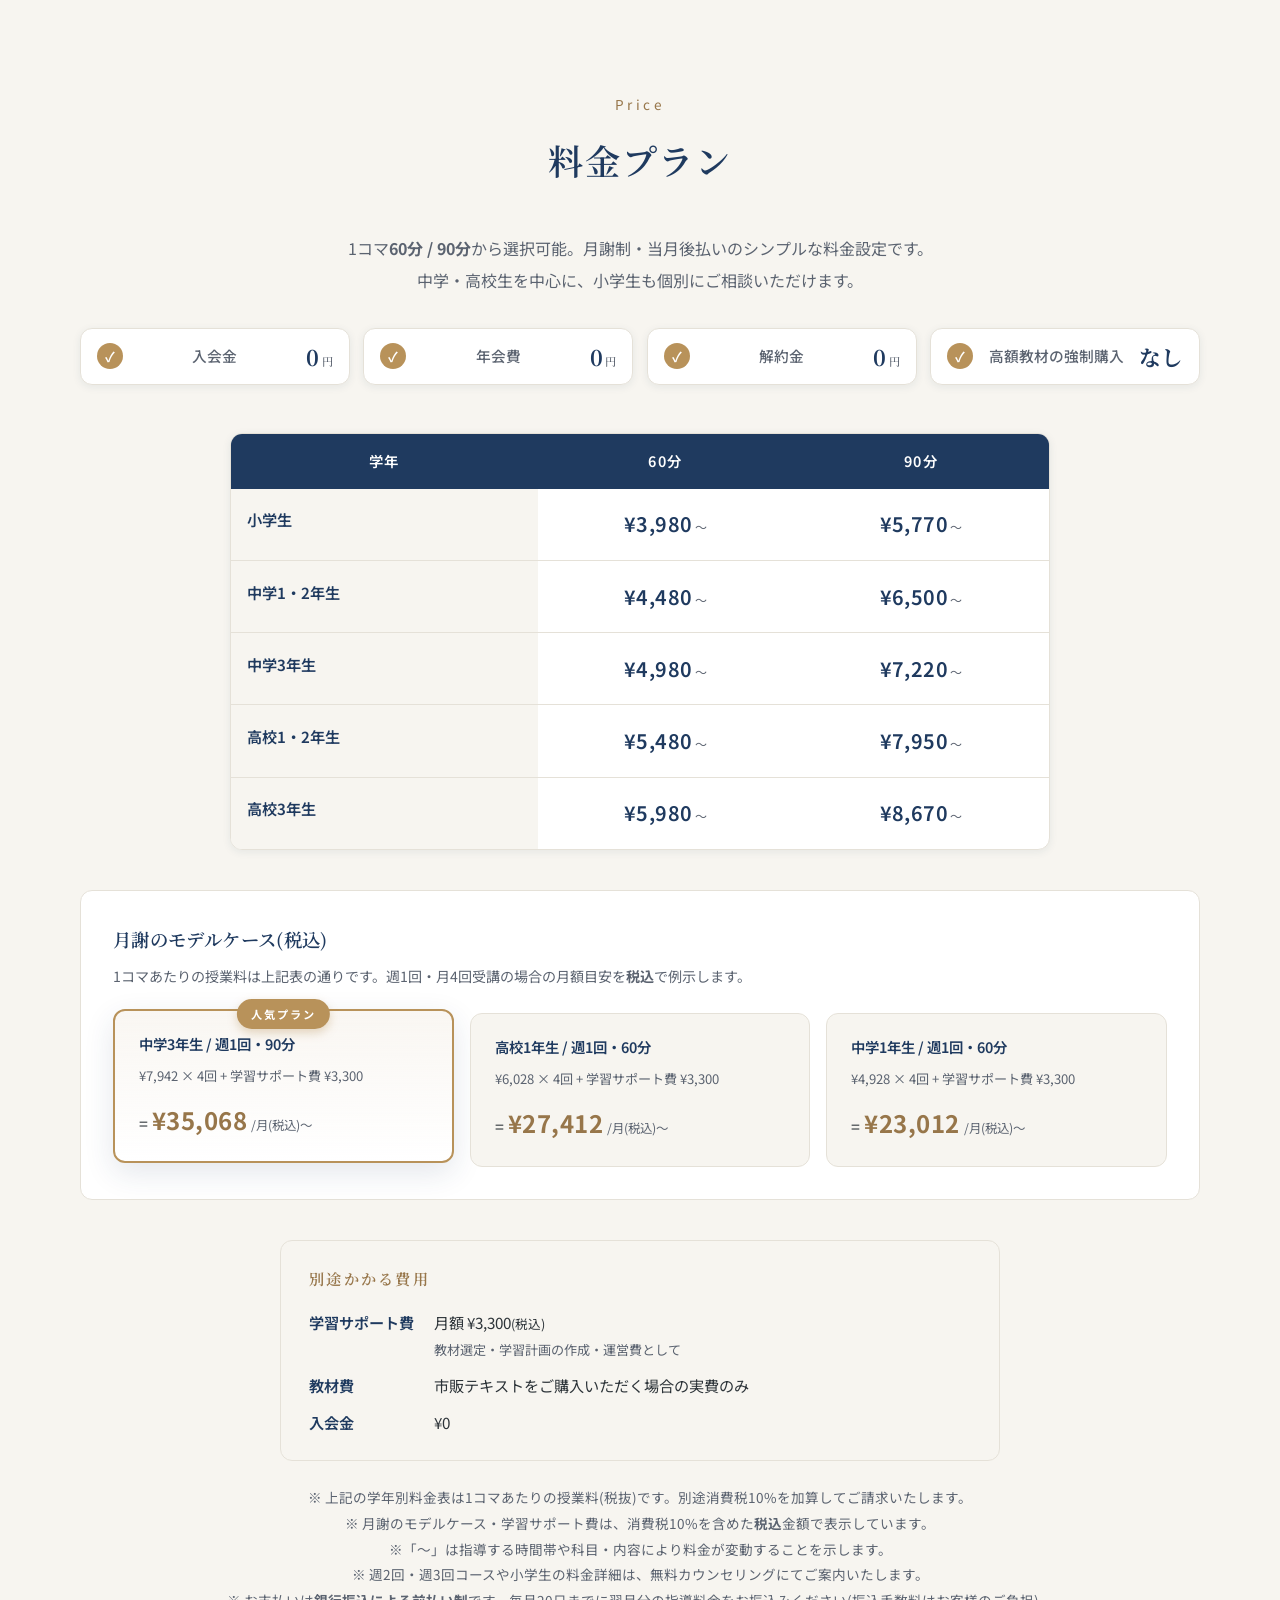
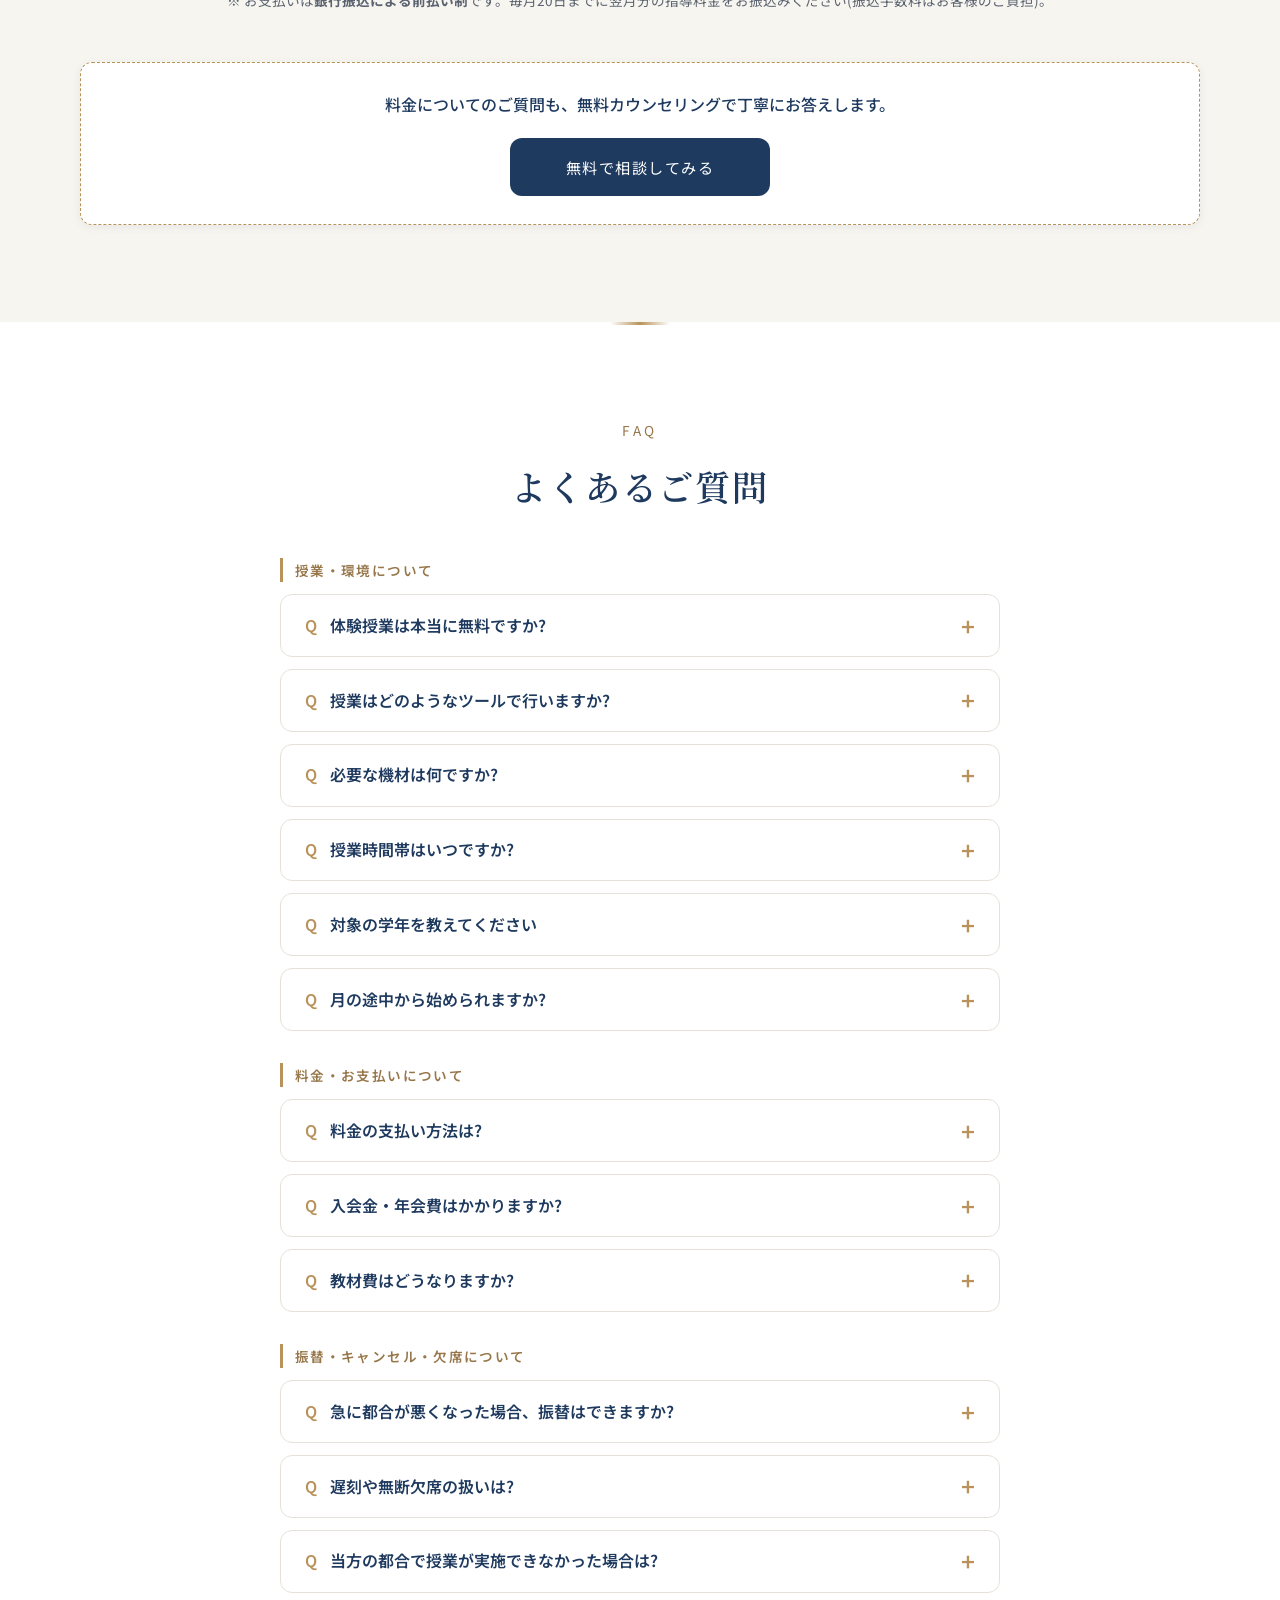
==== commit d5352c82: "保護者の声: 世帯属性 (共働き/専業/兄弟あり) の表記を削除" ====
--- a/index.html
+++ b/index.html
@@ -458,25 +458,25 @@
             <blockquote class="voice__text">
               ネットで偶然見つけた塾でしたので、最初は半信半疑でした。無料カウンセリングと体験授業で代表の先生の人柄に触れて、ようやく安心してお任せできました。今では息子の方から「今日の授業は楽しかった」と話してくれるようになり、こちらが驚いています。
             </blockquote>
-            <figcaption class="voice__meta">中学3年生 男子の保護者・共働き世帯</figcaption>
+            <figcaption class="voice__meta">中学3年生 男子の保護者</figcaption>
           </figure>
           <figure class="voice">
             <blockquote class="voice__text">
               近くの個別指導塾に通わせていましたが、振替が取りにくく、結局休んだ分が無駄になっていました。こちらは授業予定日の前日まで連絡で振替できるので、部活動が忙しい娘でも無理なく続けられています。送り迎えがいらないのも本当に助かります。
             </blockquote>
-            <figcaption class="voice__meta">中学2年生 女子の保護者・兄弟あり/共働き世帯</figcaption>
+            <figcaption class="voice__meta">中学2年生 女子の保護者</figcaption>
           </figure>
           <figure class="voice">
             <blockquote class="voice__text">
               高校受験を控えても進路で悩んでいた娘に、勉強だけでなく将来の話まで丁寧に聞いてくださり、本人がやりたいことを見つけられました。親が言うとケンカになる話も、第三者の先生だからこそ素直に聞けるのだと思います。
             </blockquote>
-            <figcaption class="voice__meta">中学3年生 女子の保護者・専業主婦世帯</figcaption>
+            <figcaption class="voice__meta">中学3年生 女子の保護者</figcaption>
           </figure>
           <figure class="voice">
             <blockquote class="voice__text">
               毎月のレポートと面談で何をどこまで進めたかが見えるので、私から「勉強やってるの?」と聞かなくて済むようになりました。子どもにとっても親にとってもストレスが減り、家庭の雰囲気が良くなったのが一番の変化です。
             </blockquote>
-            <figcaption class="voice__meta">高校1年生 男子の保護者・共働き世帯</figcaption>
+            <figcaption class="voice__meta">高校1年生 男子の保護者</figcaption>
           </figure>
         </div>
         <p class="voices__note">※ 掲載内容は実際にいただいたお声をもとに、匿名化・一部編集のうえ掲載しています。</p>
--- a/style.css
+++ b/style.css
@@ -738,6 +738,62 @@
   vertical-align: middle;
 }
 
+.optional {
+  display: inline-block;
+  font-size: 0.7rem;
+  background: transparent;
+  color: var(--color-text-muted);
+  padding: 0.1rem 0.5rem;
+  border: 1px solid var(--color-border);
+  border-radius: 2px;
+  margin-left: 0.5rem;
+  vertical-align: middle;
+}
+
+.form__notice {
+  margin: 0 0 1.5rem;
+  padding: 0.9rem 1.1rem;
+  background: var(--color-sub-soft);
+  border-radius: var(--radius-sm);
+  font-size: 0.9rem;
+  line-height: 1.7;
+  color: var(--color-text);
+}
+
+.form__notice strong {
+  color: var(--color-primary);
+  font-weight: 700;
+}
+
+.form__divider {
+  margin: 2rem 0 1rem;
+  padding: 0;
+  font-size: 0.82rem;
+  color: var(--color-text-muted);
+  letter-spacing: 0.08em;
+  text-align: center;
+  position: relative;
+}
+
+.form__divider::before,
+.form__divider::after {
+  content: "";
+  display: inline-block;
+  width: 30%;
+  max-width: 120px;
+  height: 1px;
+  background: var(--color-border);
+  vertical-align: middle;
+  margin: 0 0.85rem;
+}
+
+.form__help {
+  margin: 0.45rem 0 0;
+  font-size: 0.8rem;
+  color: var(--color-text-muted);
+  line-height: 1.6;
+}
+
 .form__input {
   width: 100%;
   padding: 0.85rem 1rem;
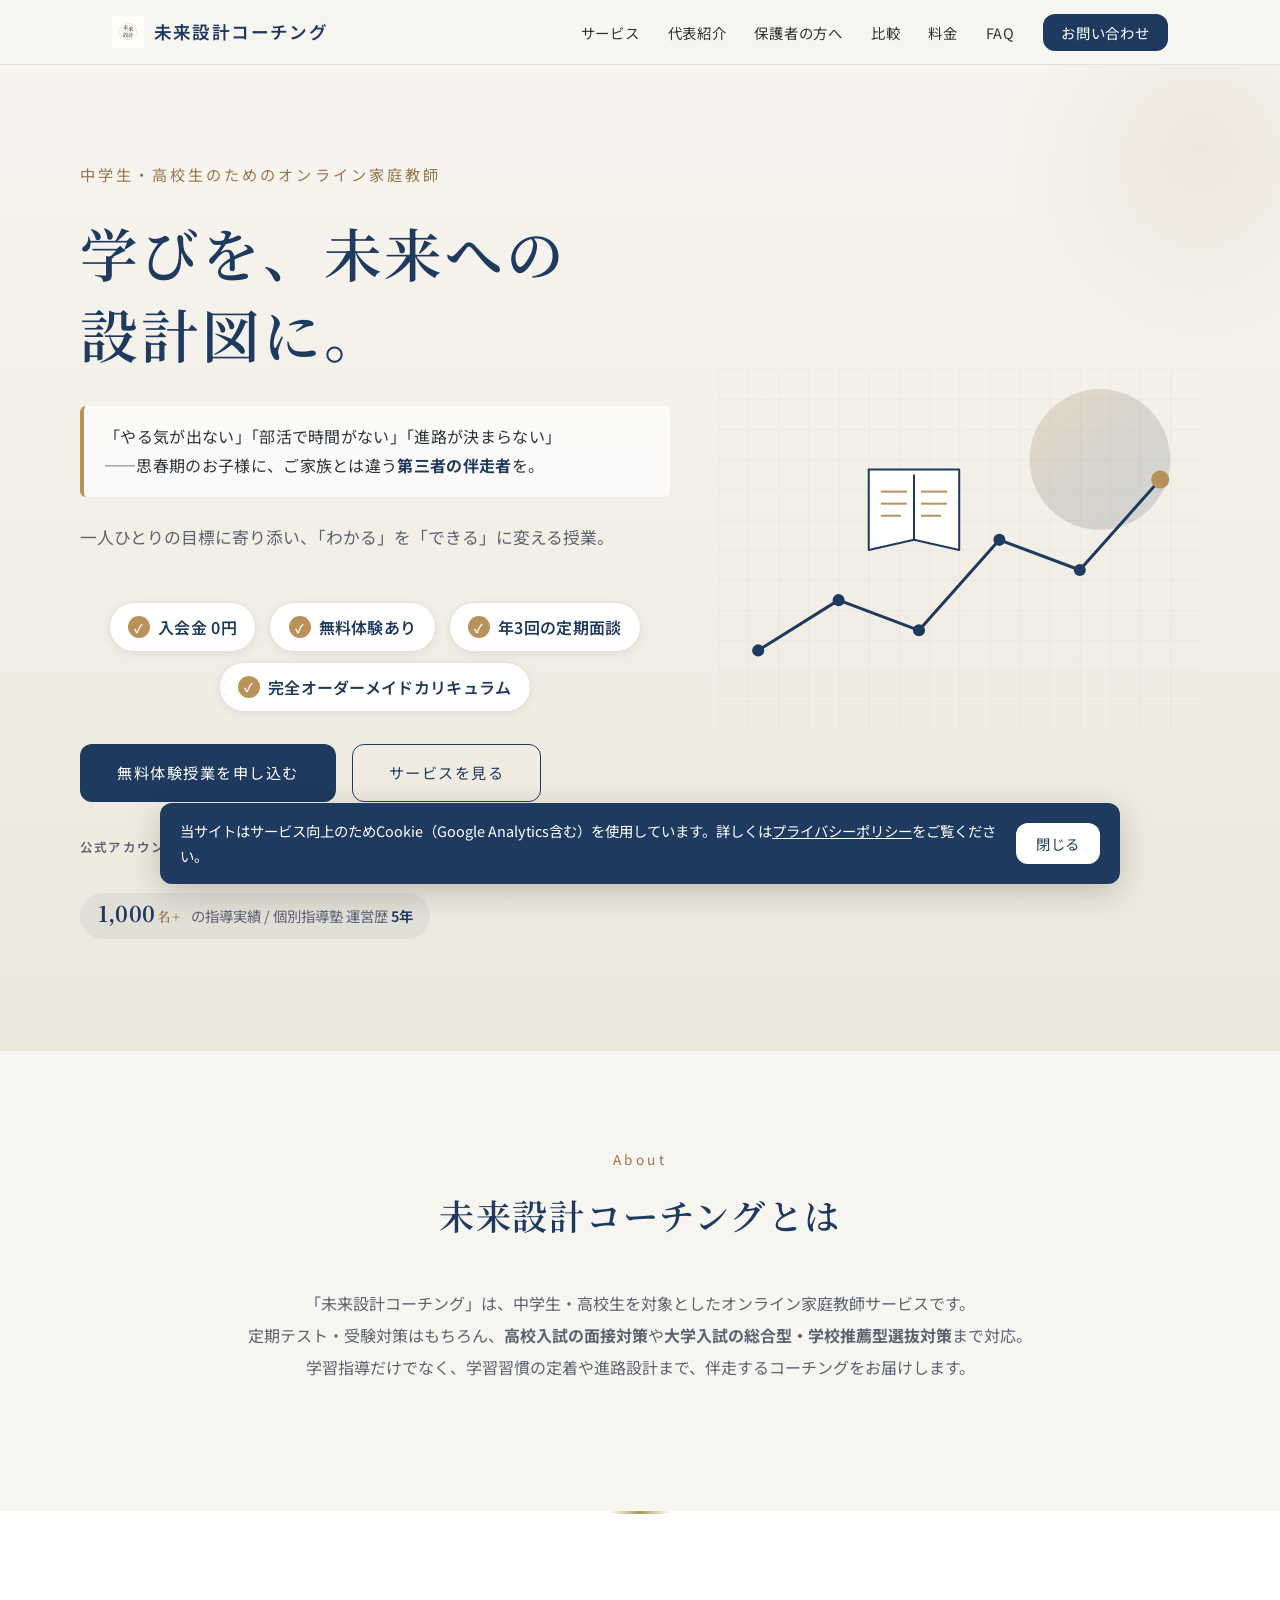
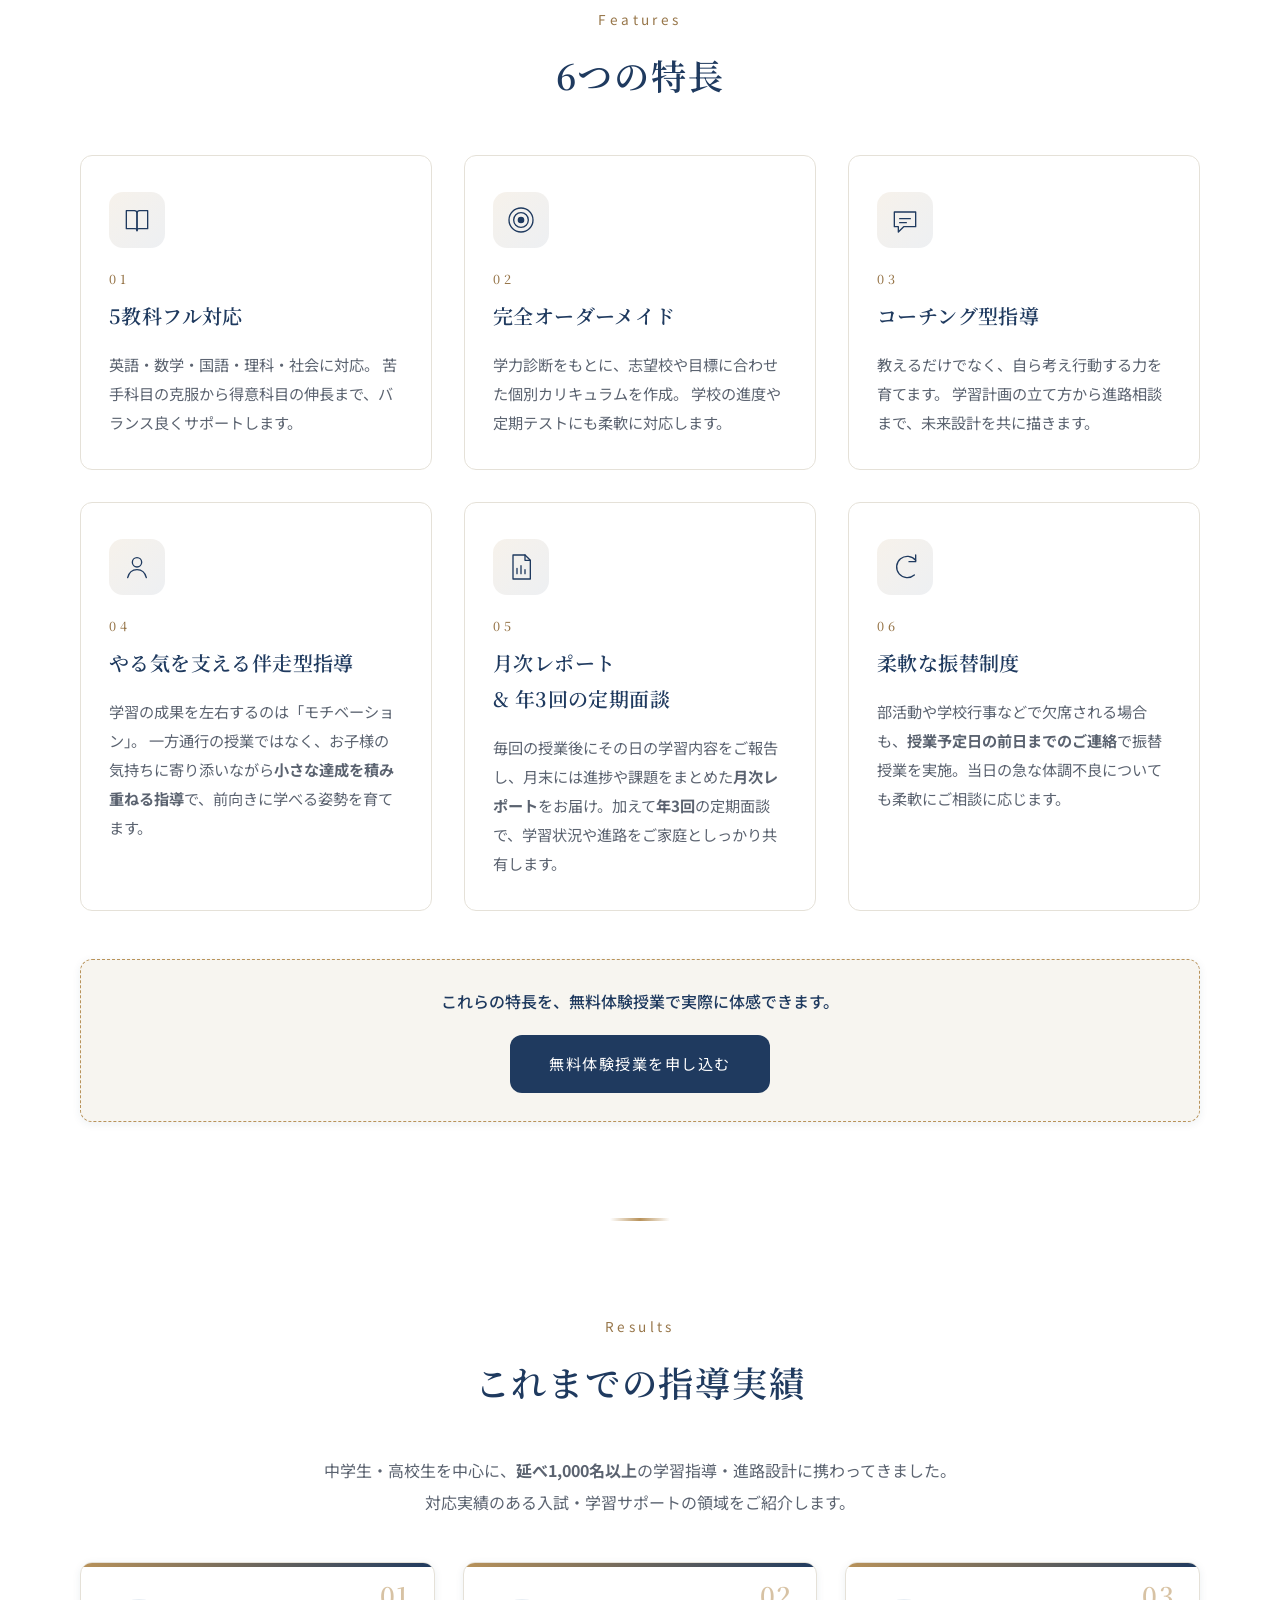
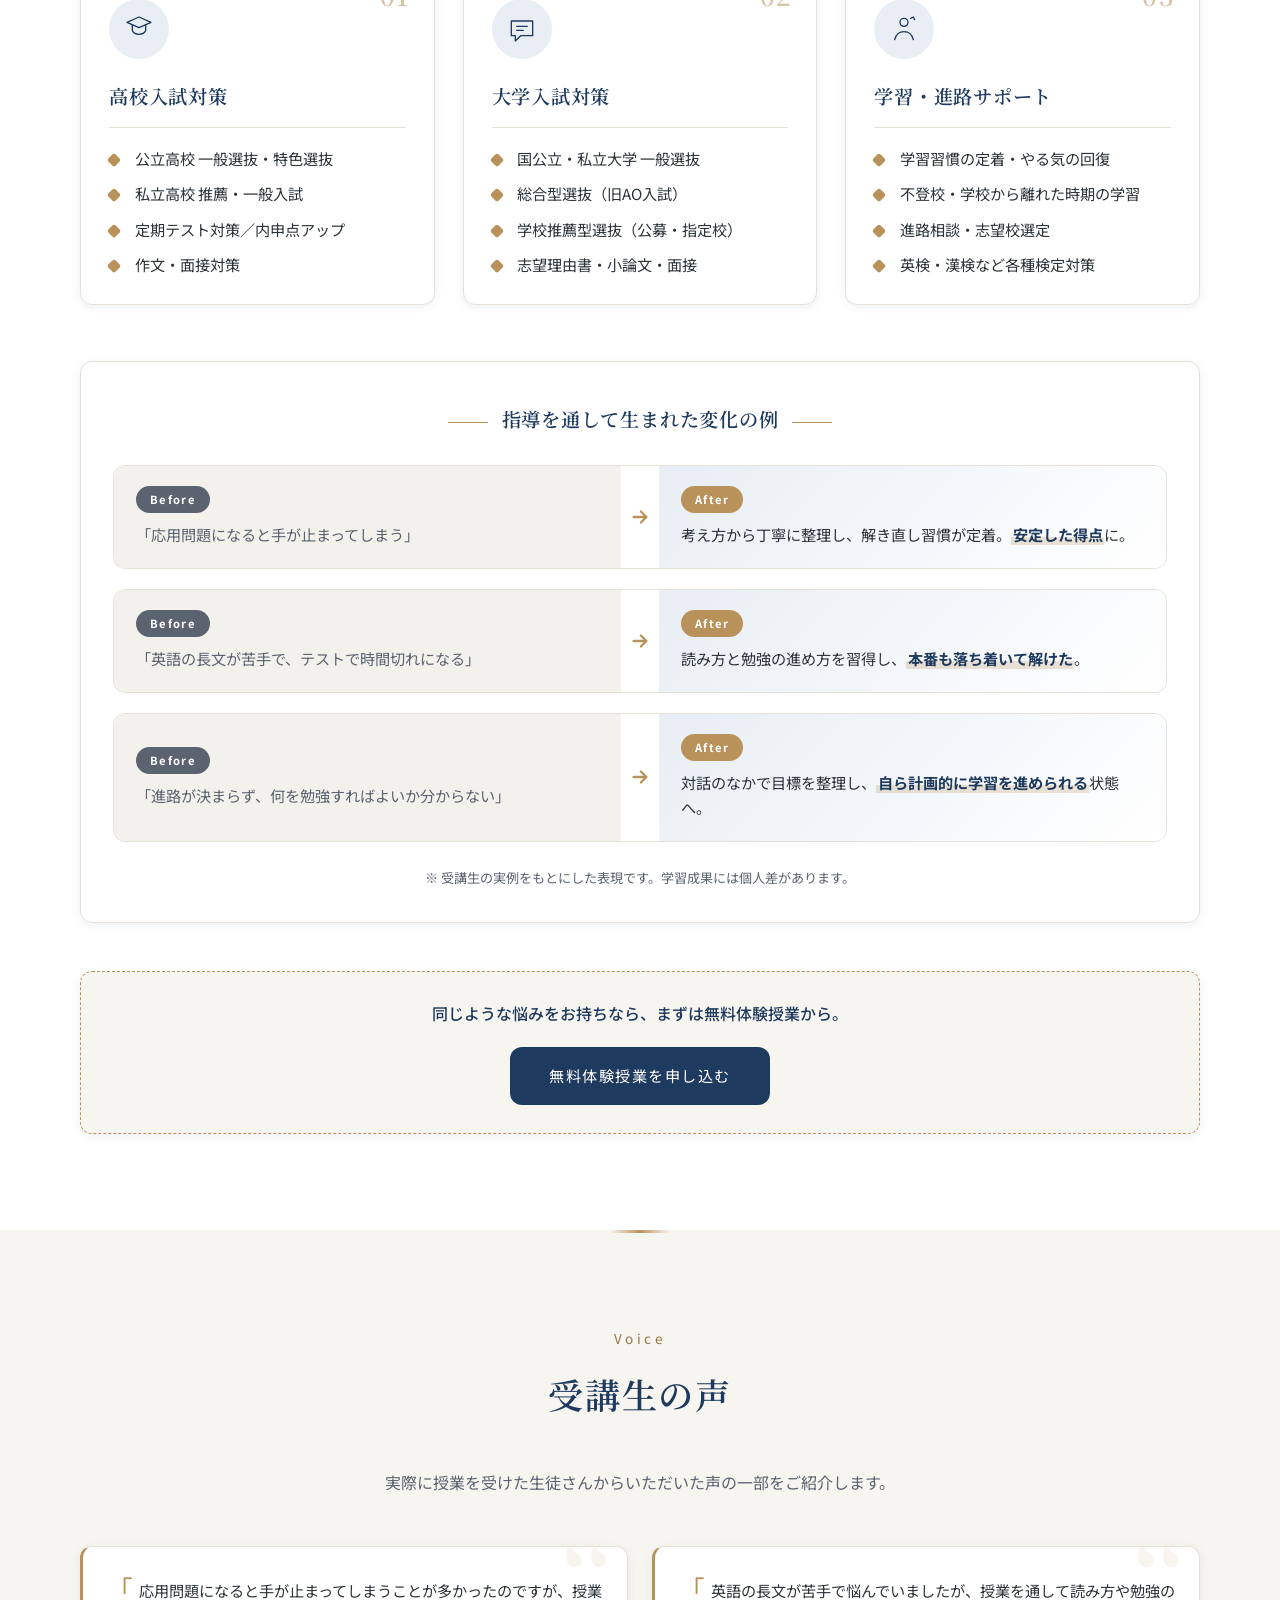
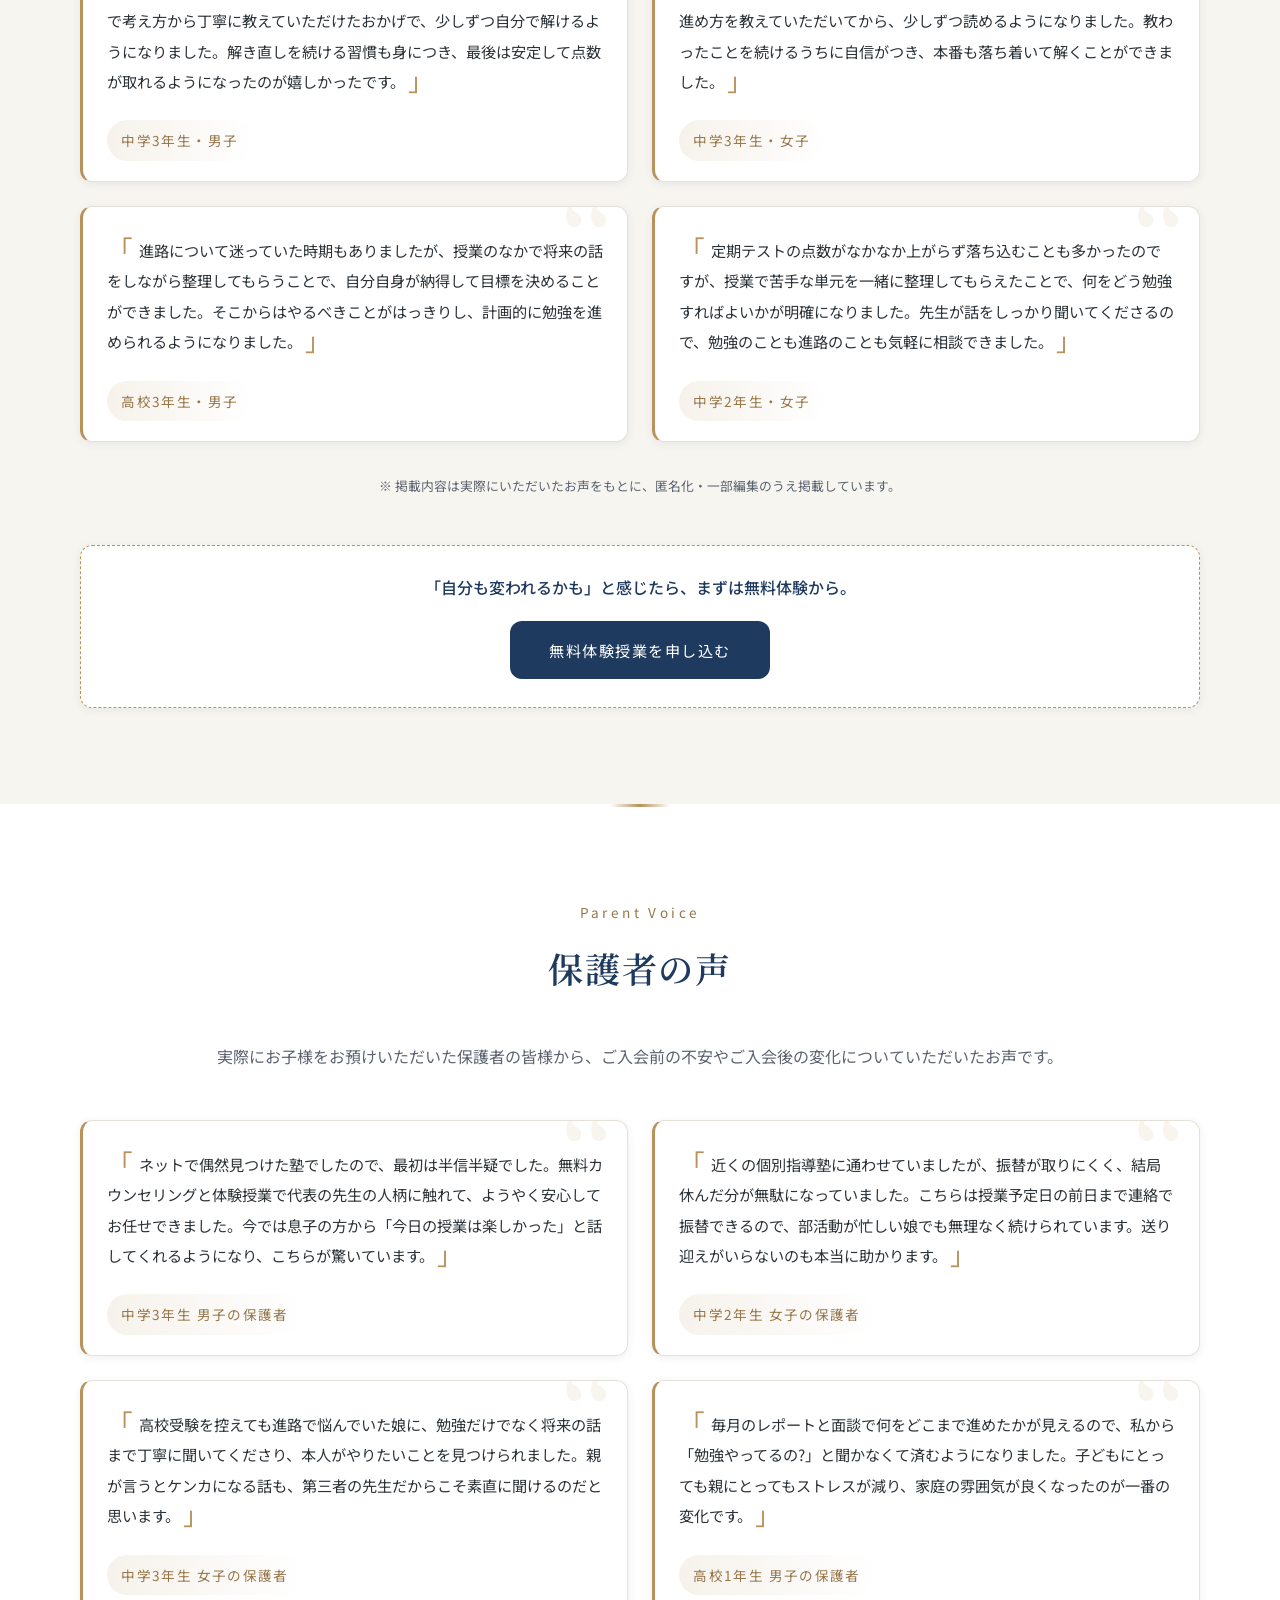
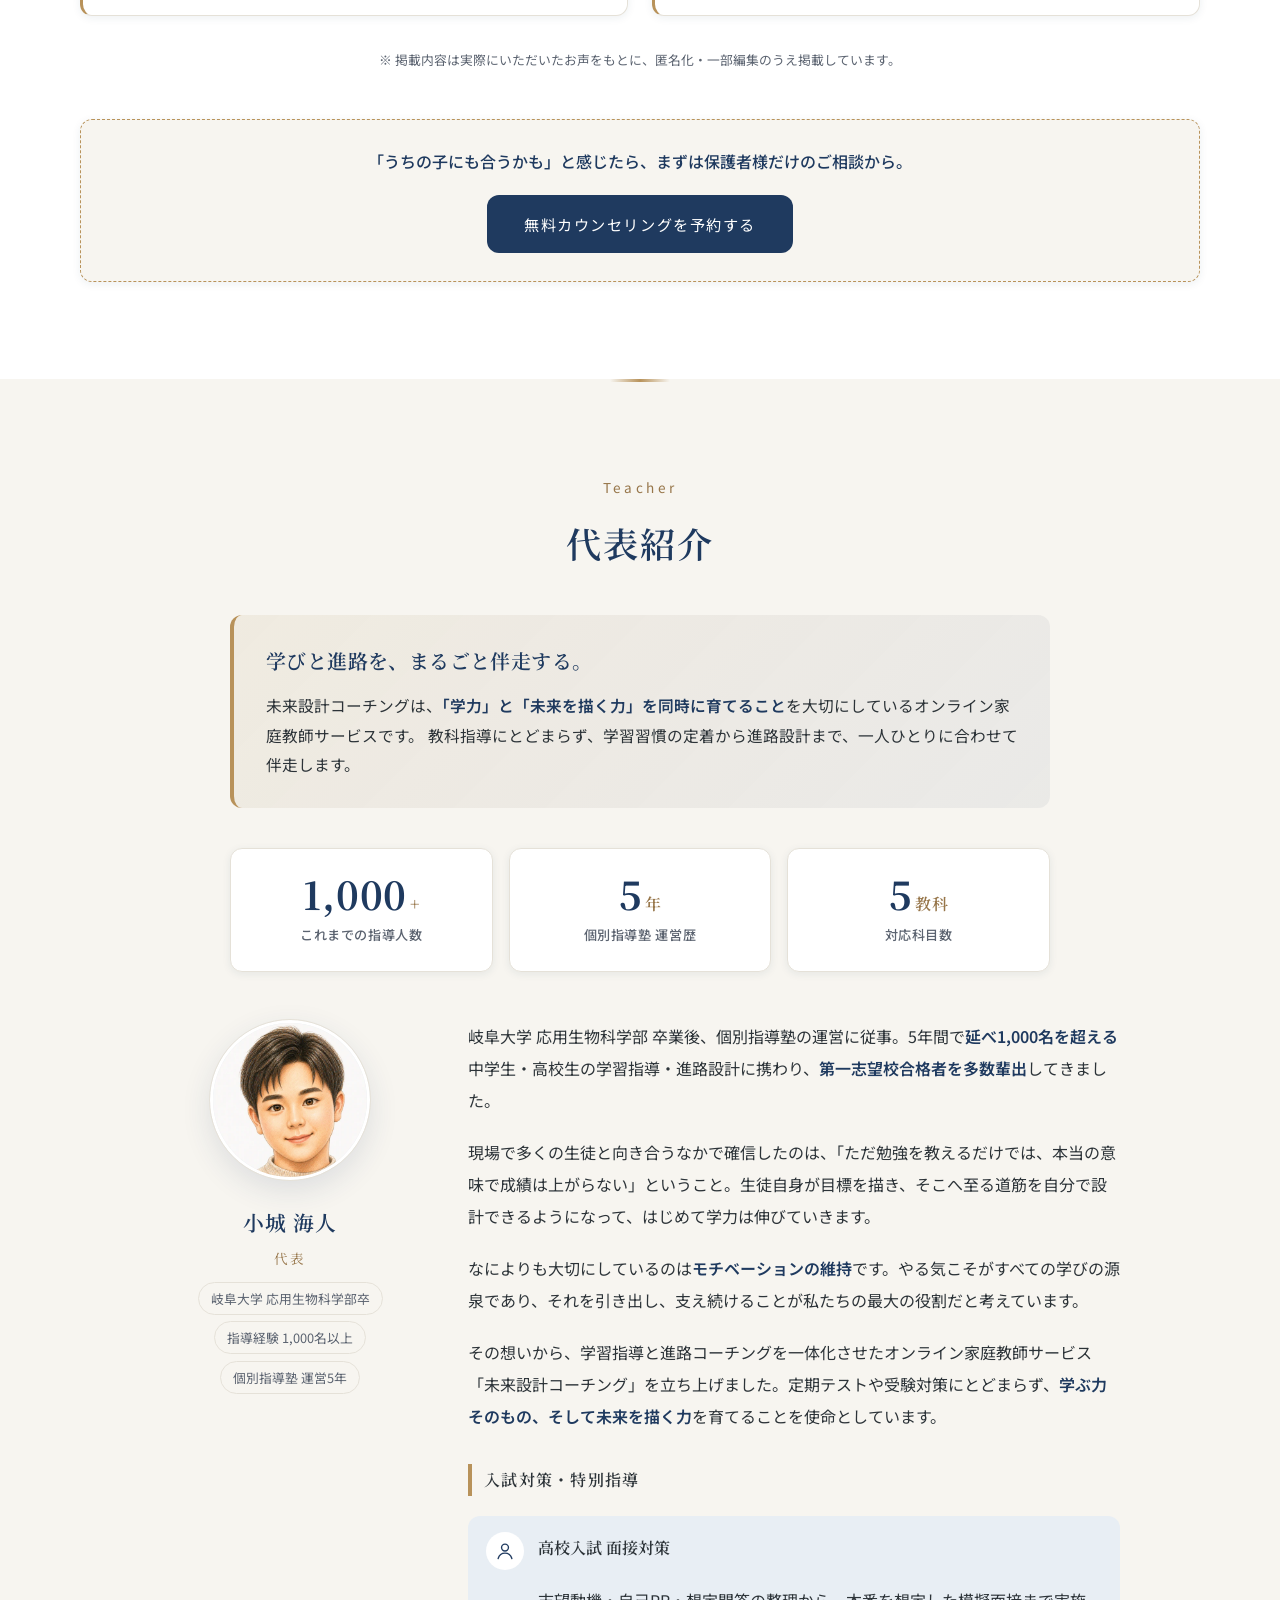
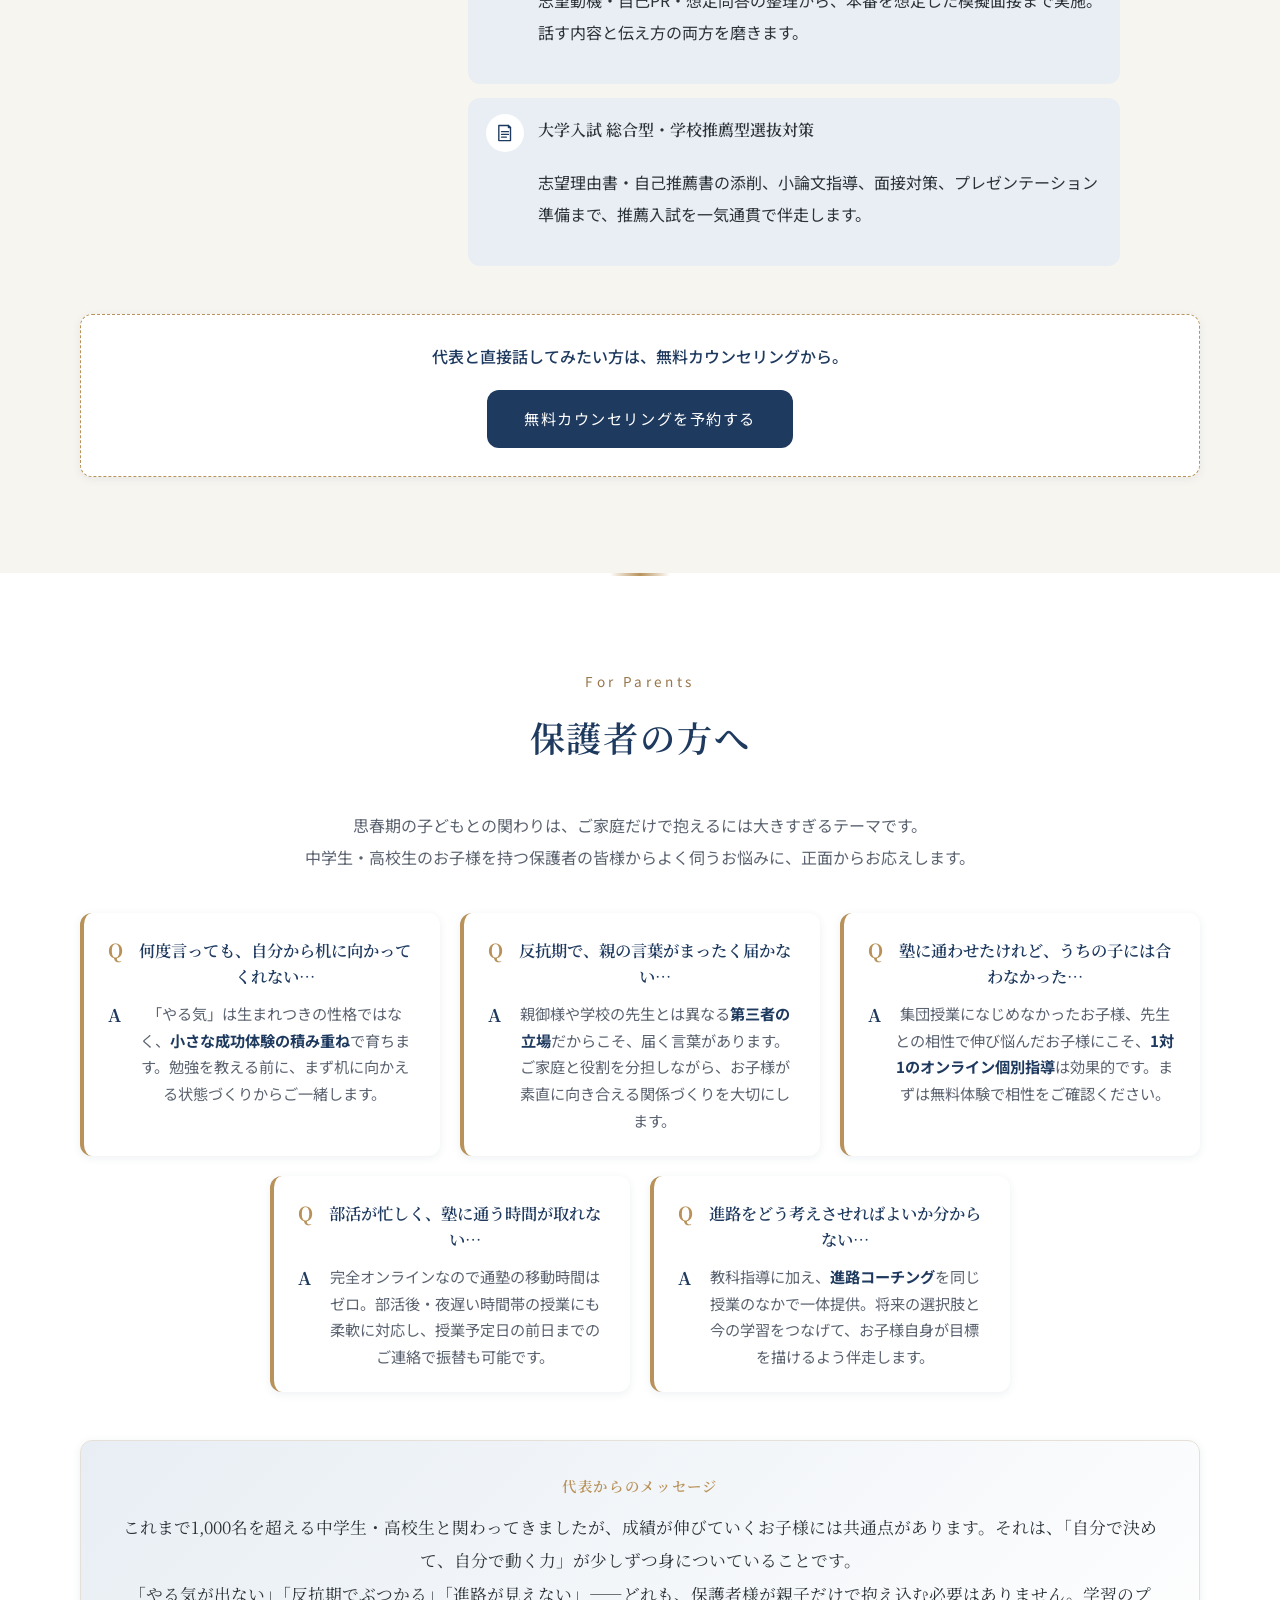
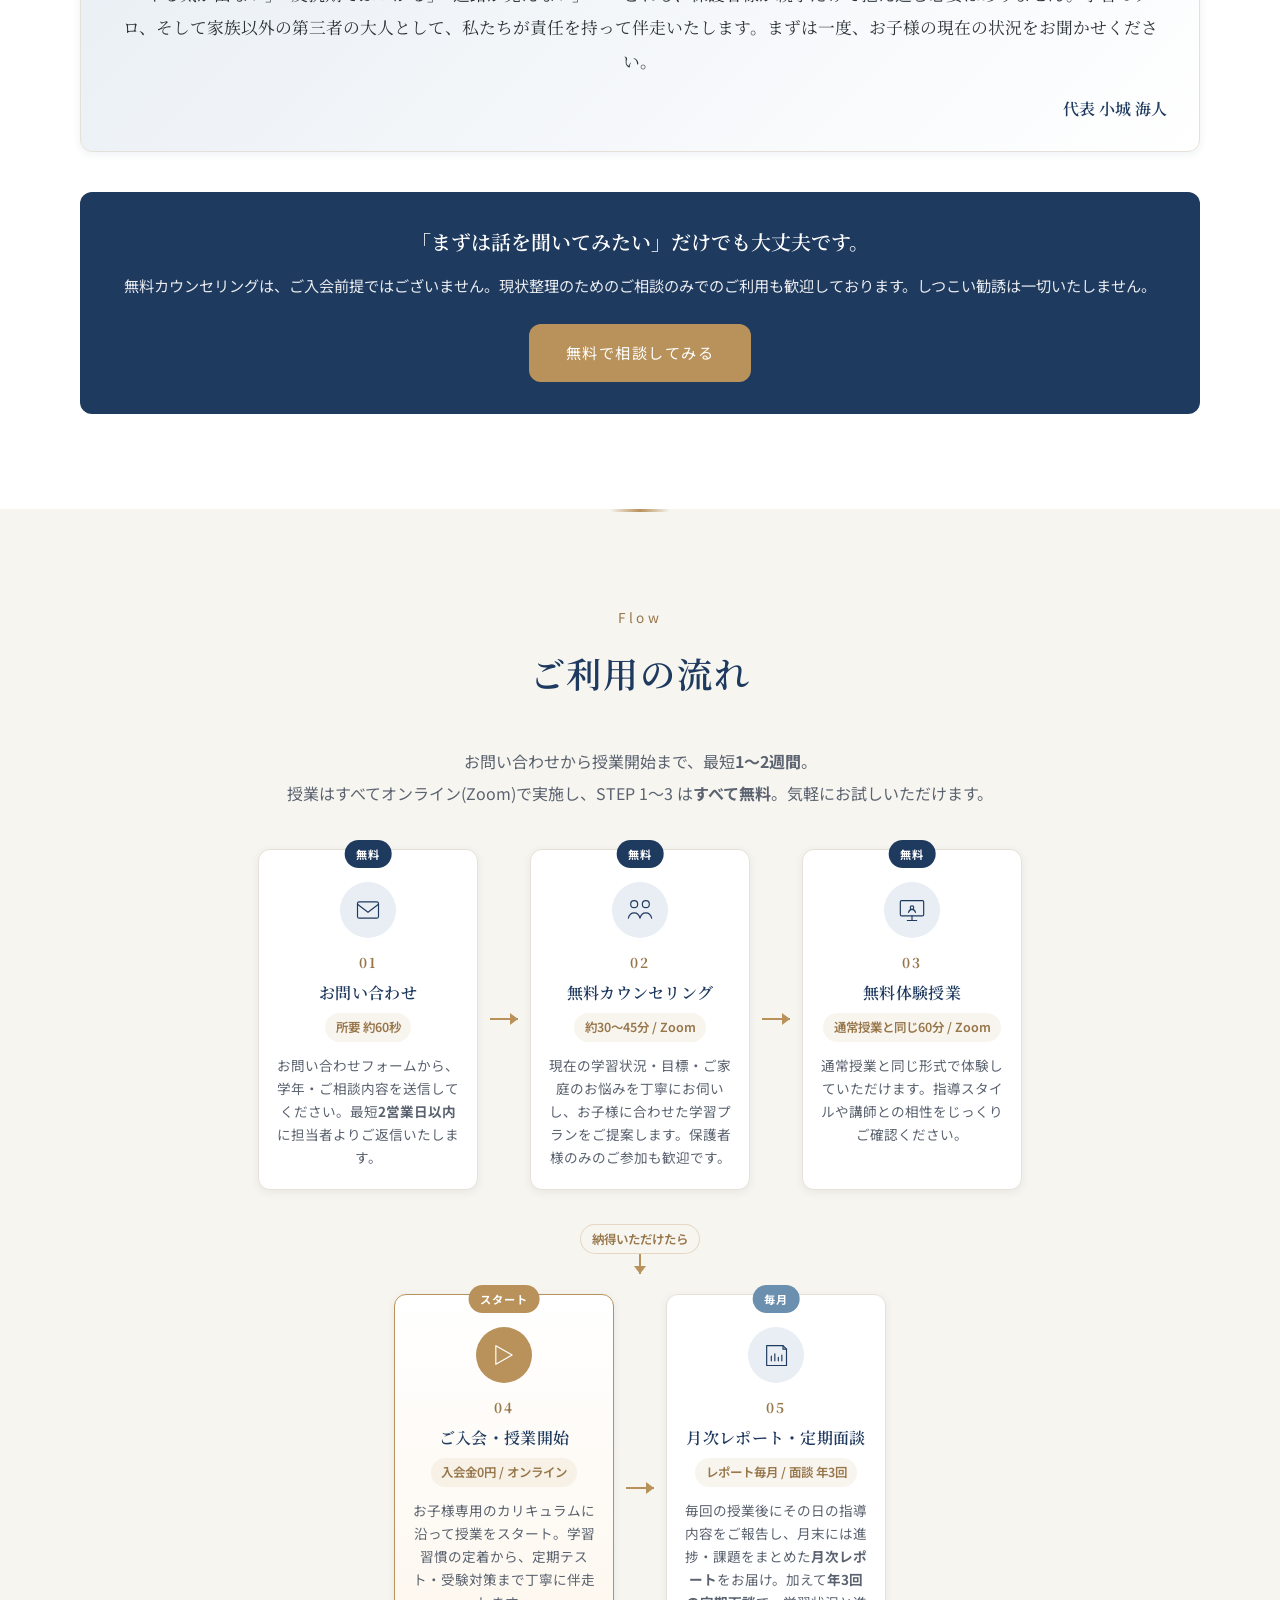
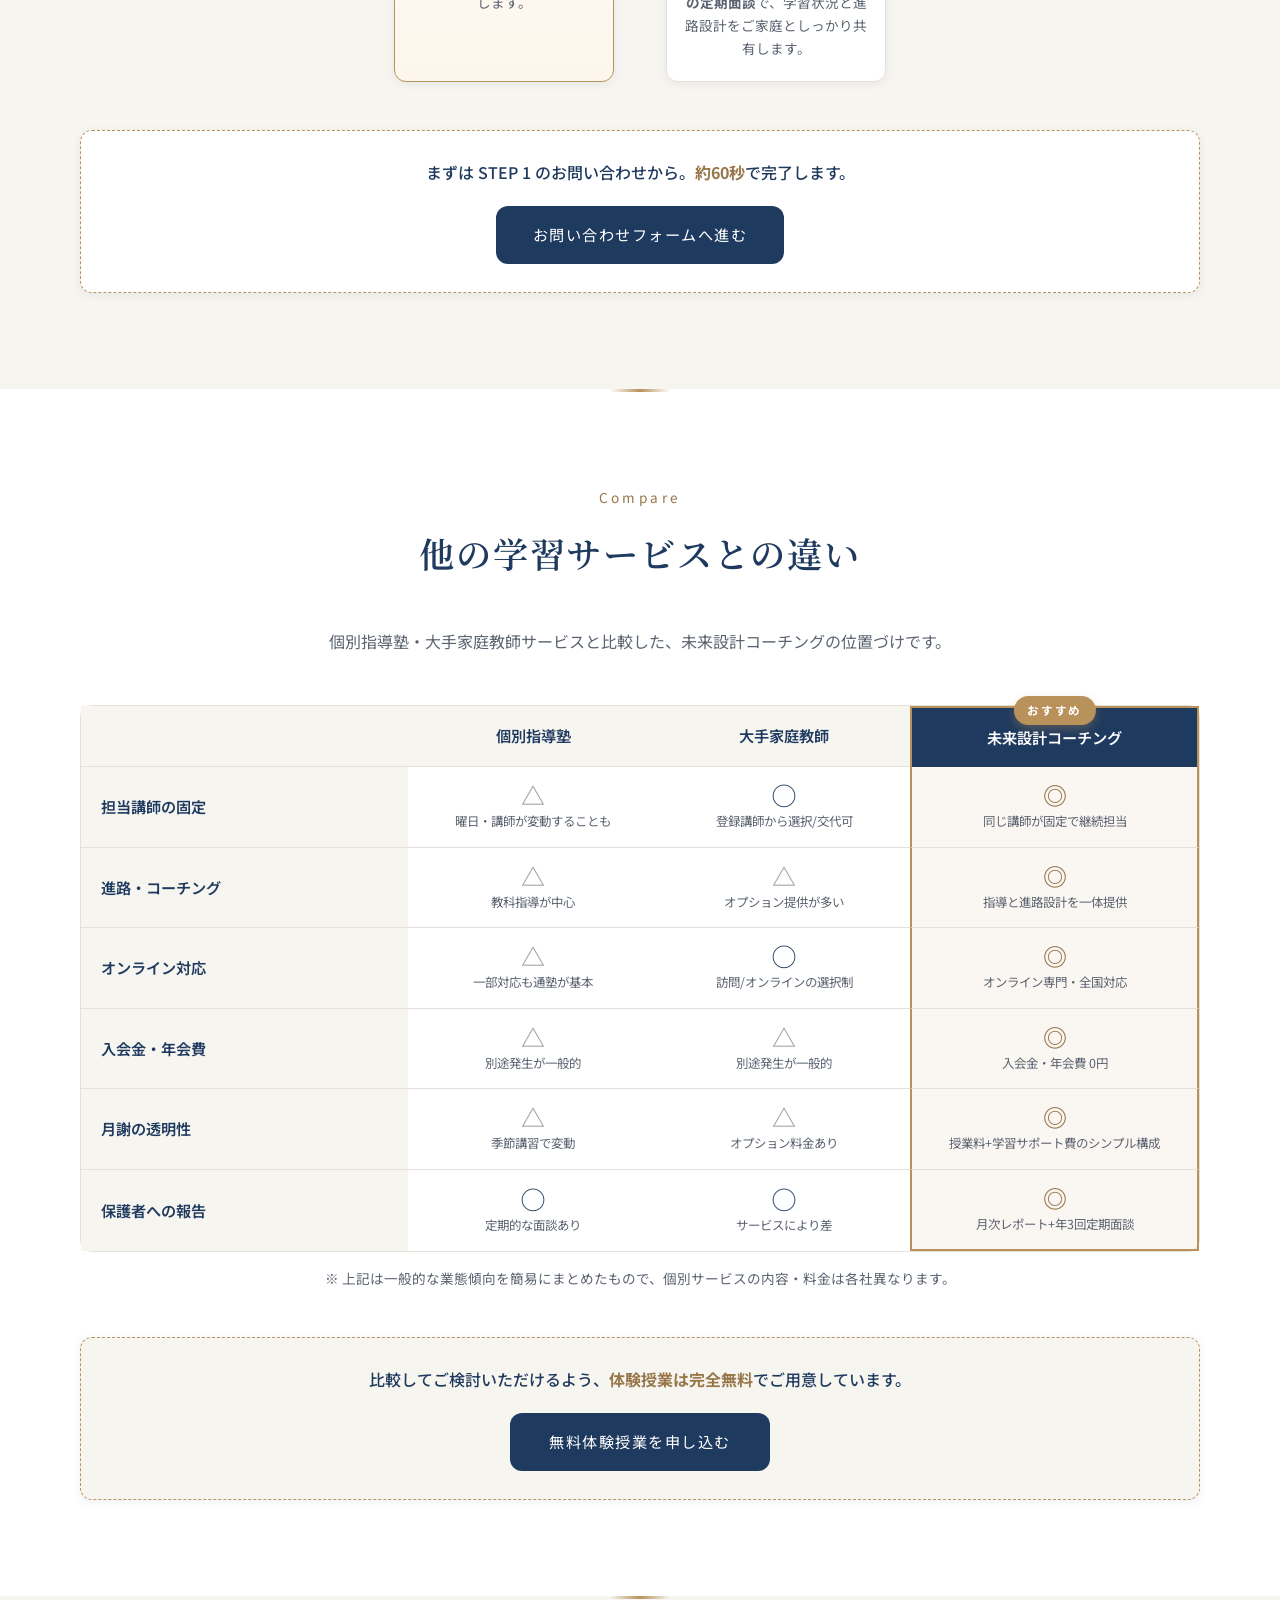
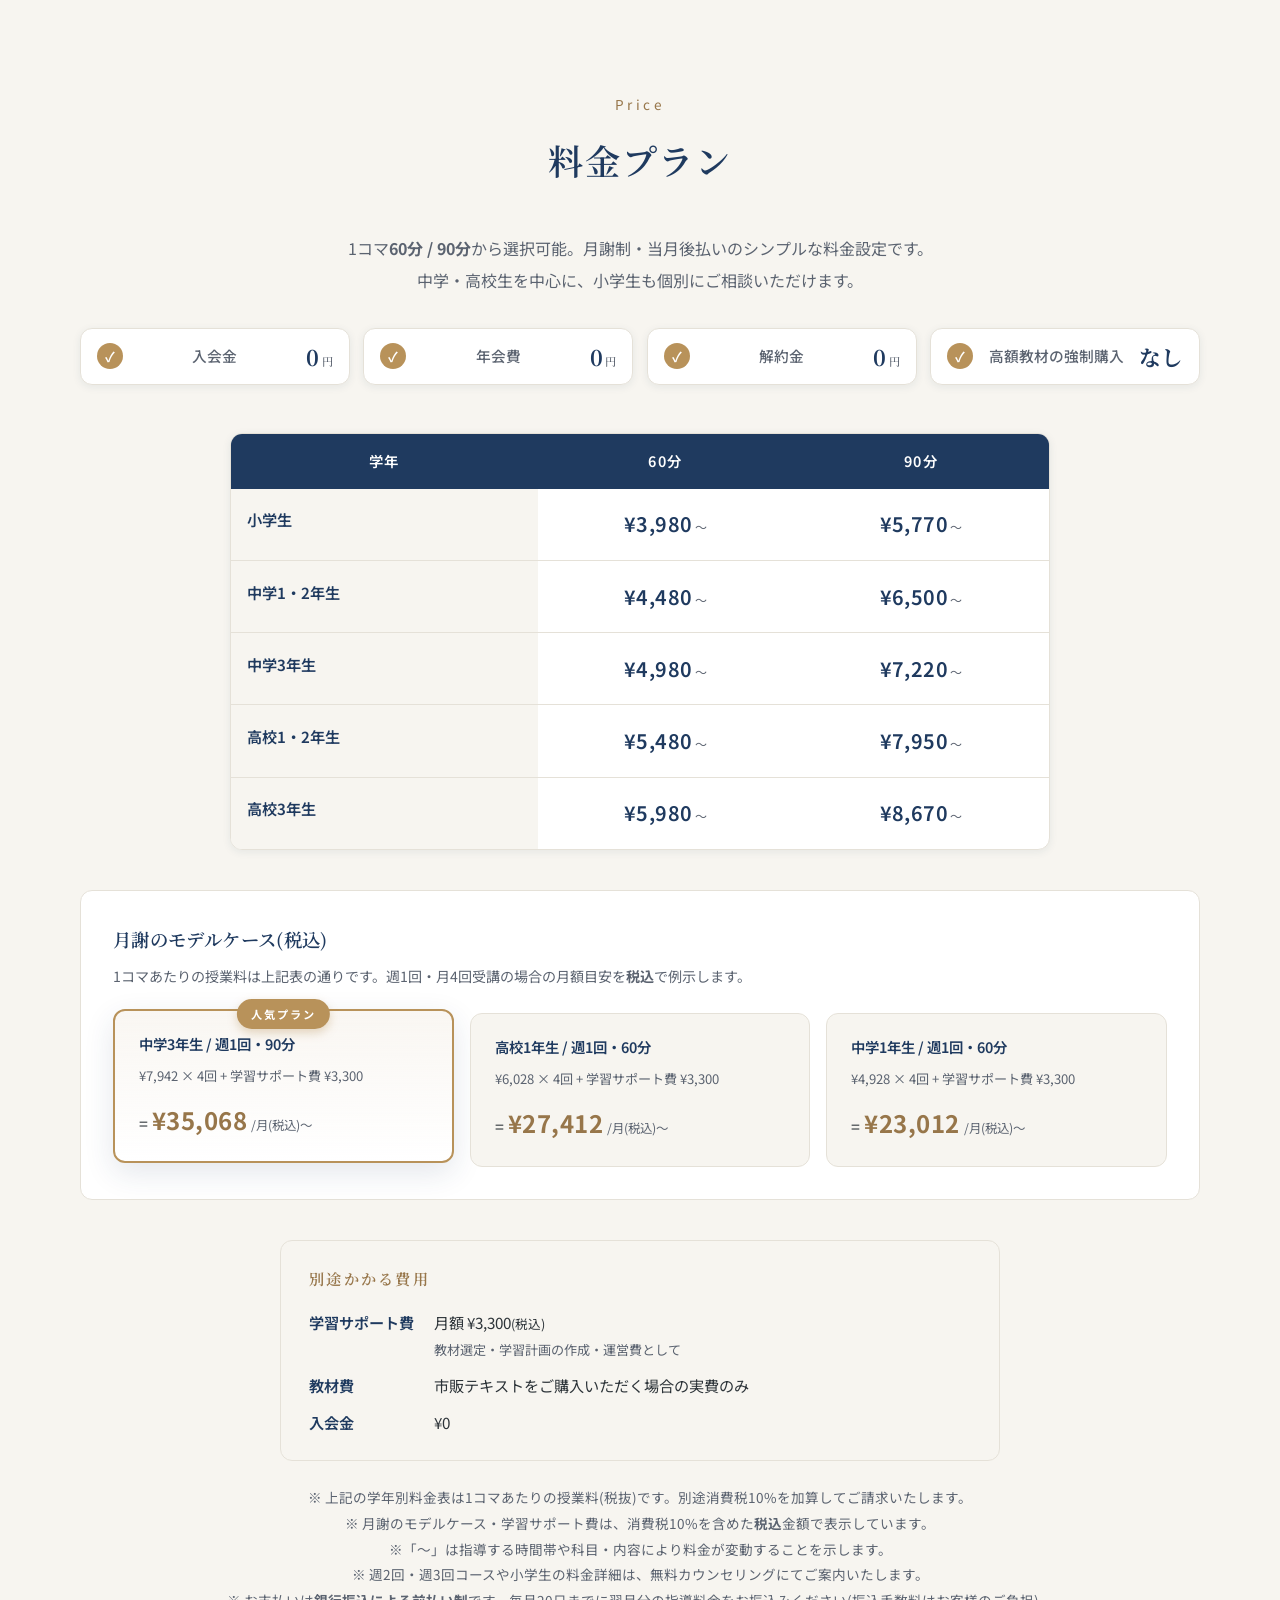
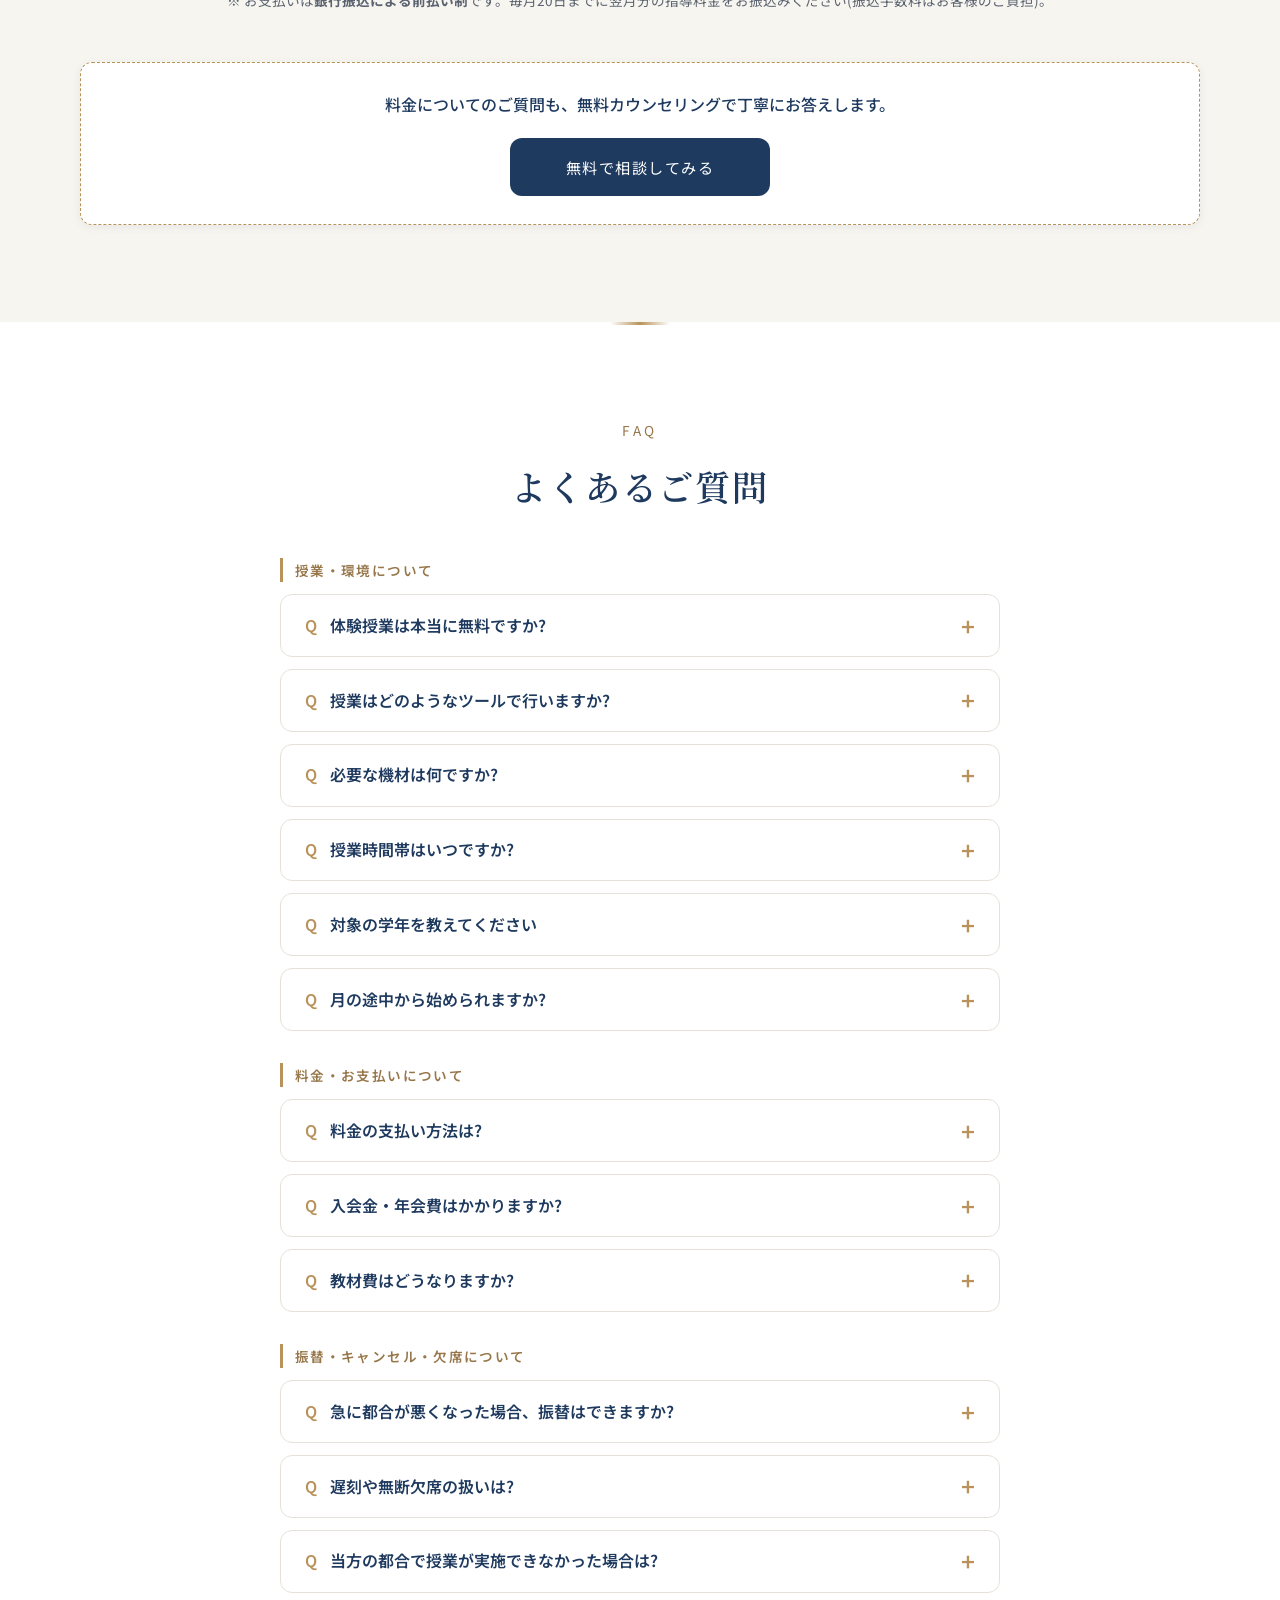
==== commit e0e7fd0f: "ロゴ差し替え + FAQ 3点修正 ロゴ: - 新ロゴ画像を images/logo.png (256x256, 39KB) と images/logo.webp (5.6KB) として追加 - 全H" ====
--- a/index.html
+++ b/index.html
@@ -8,8 +8,8 @@
   <meta name="theme-color" content="#1f3a5f">
 
   <link rel="canonical" href="https://goodgrief355-lgtm.github.io/kaitokojo324/">
-  <link rel="icon" href="favicon.svg" type="image/svg+xml">
-  <link rel="apple-touch-icon" href="favicon.svg">
+  <link rel="icon" href="images/logo.png" type="image/png">
+  <link rel="apple-touch-icon" href="images/logo.png">
 
   <meta property="og:type" content="website">
   <meta property="og:url" content="https://goodgrief355-lgtm.github.io/kaitokojo324/">
@@ -34,7 +34,7 @@
     "name": "未来設計コーチング",
     "alternateName": "MIRAI SEKKEI COACHING",
     "url": "https://goodgrief355-lgtm.github.io/kaitokojo324/",
-    "logo": "https://goodgrief355-lgtm.github.io/kaitokojo324/favicon.svg",
+    "logo": "https://online-miraiplan.github.io/mirai-coaching/images/logo.png",
     "image": "https://goodgrief355-lgtm.github.io/kaitokojo324/og-image.png",
     "description": "中学生・高校生のためのオンライン家庭教師。英数国理社に対応し、学習指導と進路コーチングを提供します。",
     "founder": {
@@ -69,7 +69,7 @@
   <header class="header">
     <div class="nav">
       <a href="./" class="nav__logo" aria-label="未来設計コーチング トップへ">
-        <img src="favicon.svg" alt="" width="32" height="32" class="nav__logo-img">
+        <img src="images/logo.png" alt="" width="32" height="32" class="nav__logo-img">
         <span>未来設計コーチング</span>
       </a>
       <button
@@ -983,7 +983,7 @@
             <summary class="faq__q">契約期間はどのくらいですか?</summary>
             <div class="faq__a">
               ご契約書に定めた期間が有効期間となります。
-              期間満了日までに双方から書面または電磁的方法でのご連絡がない場合は、<strong>同条件・同期間で自動更新</strong>されます（例: 1年契約の場合は再度1年間の自動更新）。
+              期間満了日までに<strong>契約者から</strong>書面または電磁的方法でのご連絡がない場合は、<strong>同条件・同期間で自動更新</strong>されます（例: 1年契約の場合は再度1年間の自動更新）。
               なお、自動更新後も<strong>解約希望月の前月末まで</strong>にご連絡いただければ、解約いただけます。
             </div>
           </details>
@@ -1005,6 +1005,8 @@
             <summary class="faq__q">講師との相性が合わなかった場合はどうなりますか?</summary>
             <div class="faq__a">
               ご入会前の無料カウンセリングと無料体験授業で、指導スタイルや相性を十分にご確認いただいたうえでご判断いただけます。
+              また、ご入会後に不安を感じられた場合は遠慮なくご相談ください。
+              ご希望に沿えない場合については中途解約をご利用いただけます。（原則、最短でお申し出日から起算して翌月末での解約になります。）
             </div>
           </details>
 
@@ -1012,7 +1014,7 @@
           <details class="faq__item">
             <summary class="faq__q">授業の録音・録画はできますか?</summary>
             <div class="faq__a">
-              復習や指導品質向上の目的で録音・録画を行う場合は、<strong>事前に相手方の同意</strong>を得てから実施いたします。
+              復習などの目的で録音・録画を行う場合は、<strong>事前にこちらの同意</strong>を得てから実施をお願い致します。
               録音・録画データは個人的な利用に限り、インターネット上への公開や第三者への提供は固く禁止しております。
             </div>
           </details>
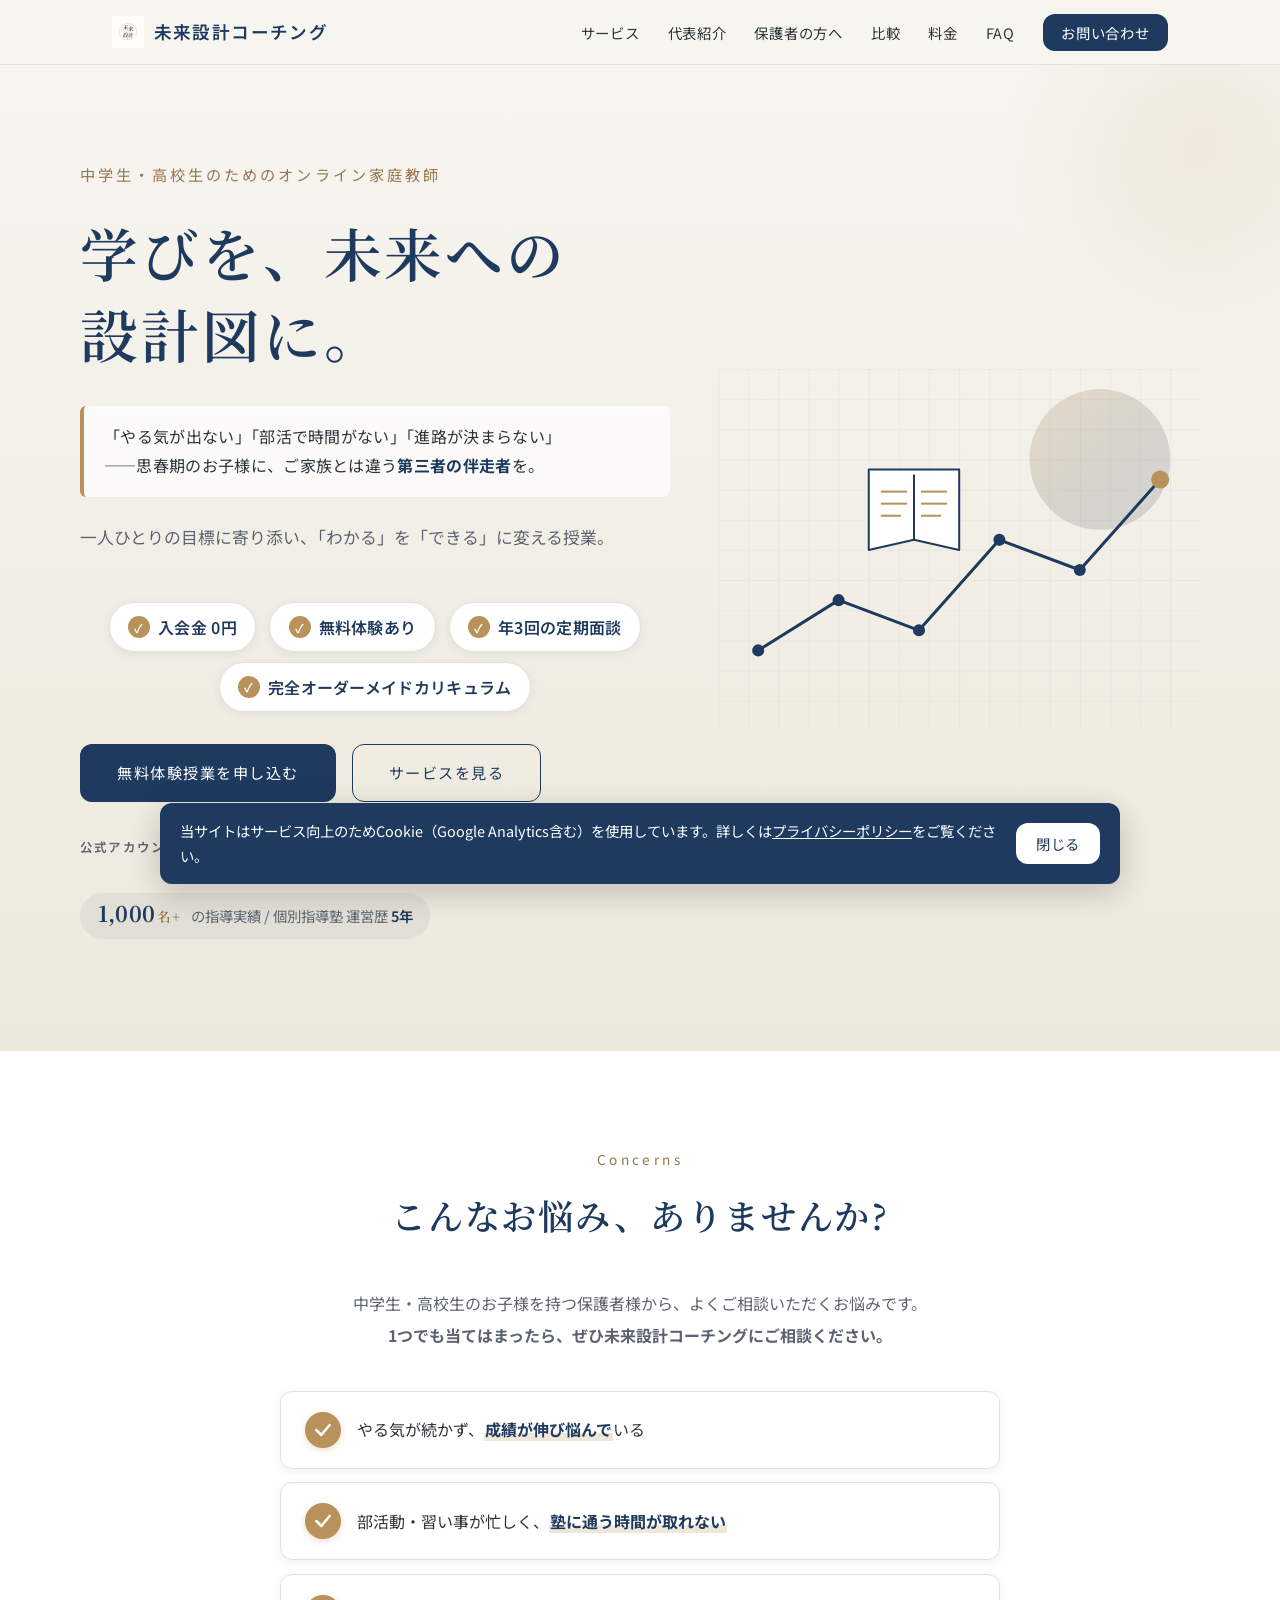
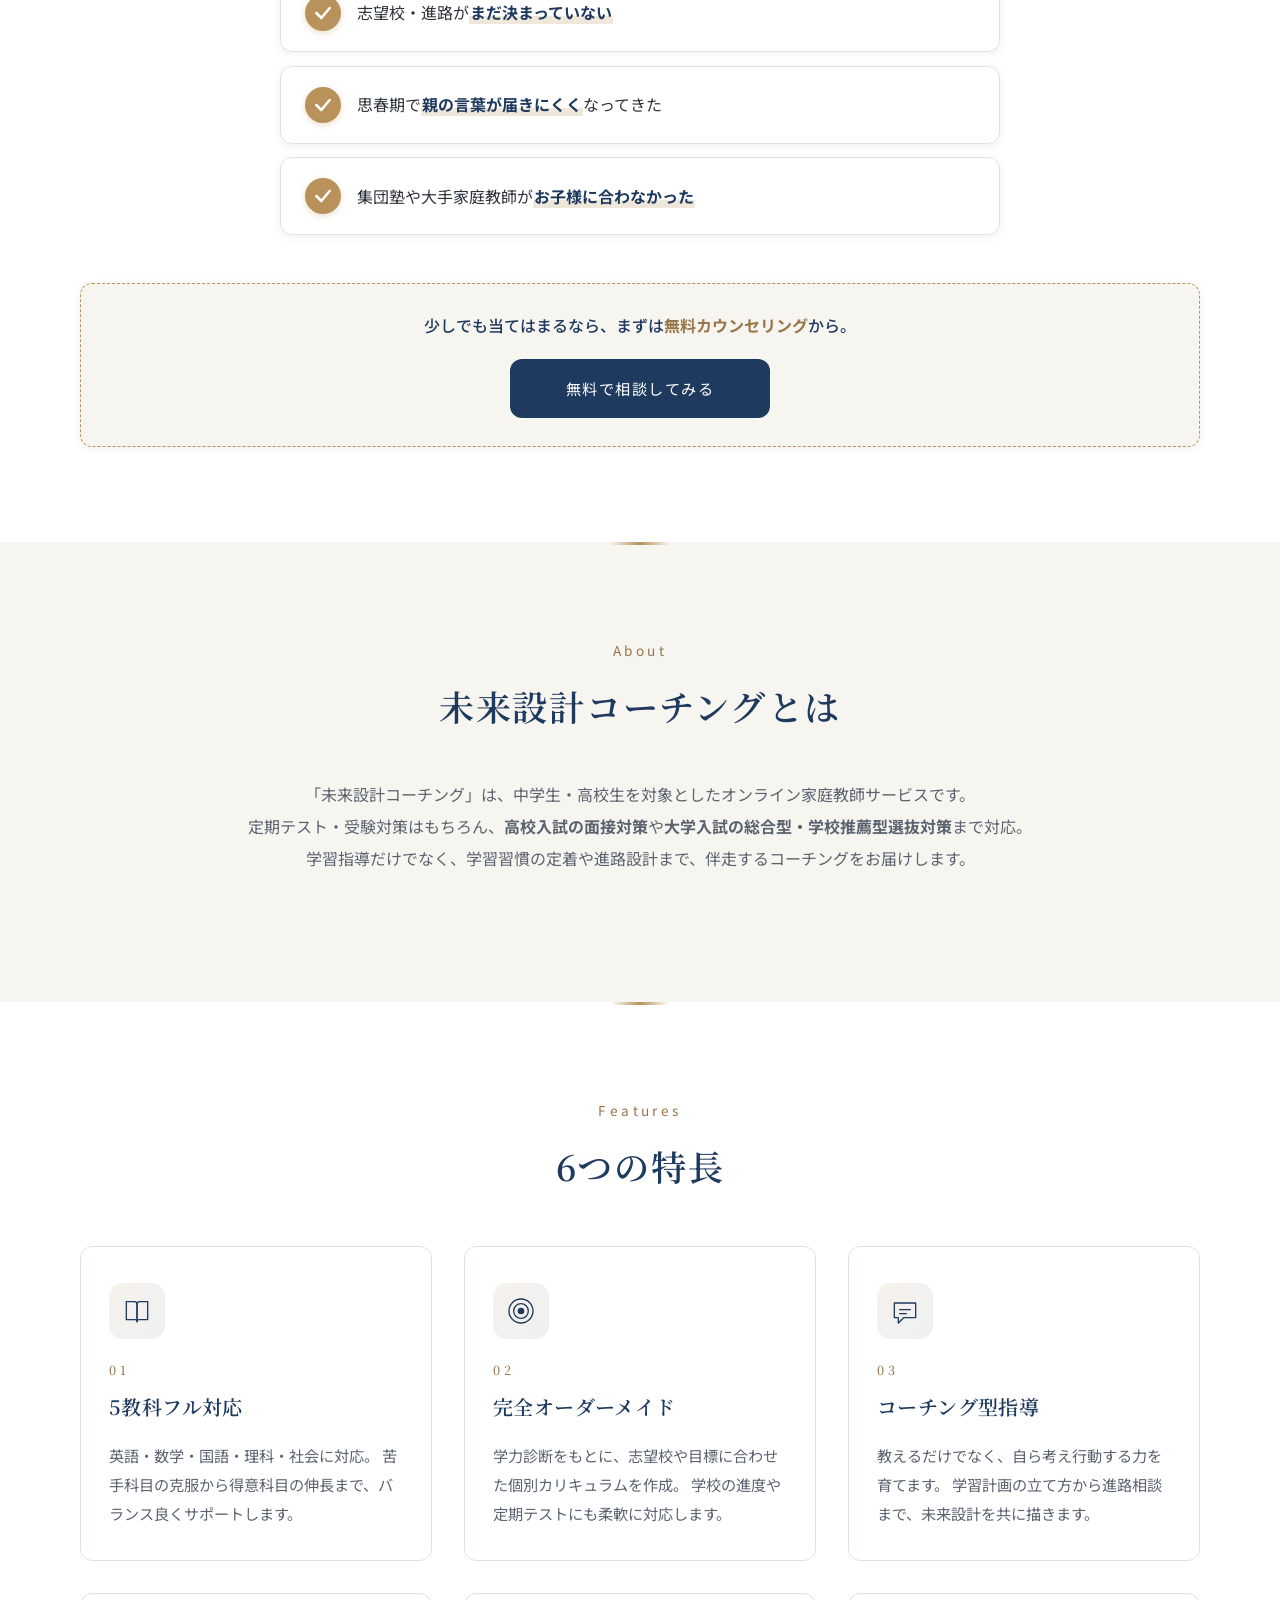
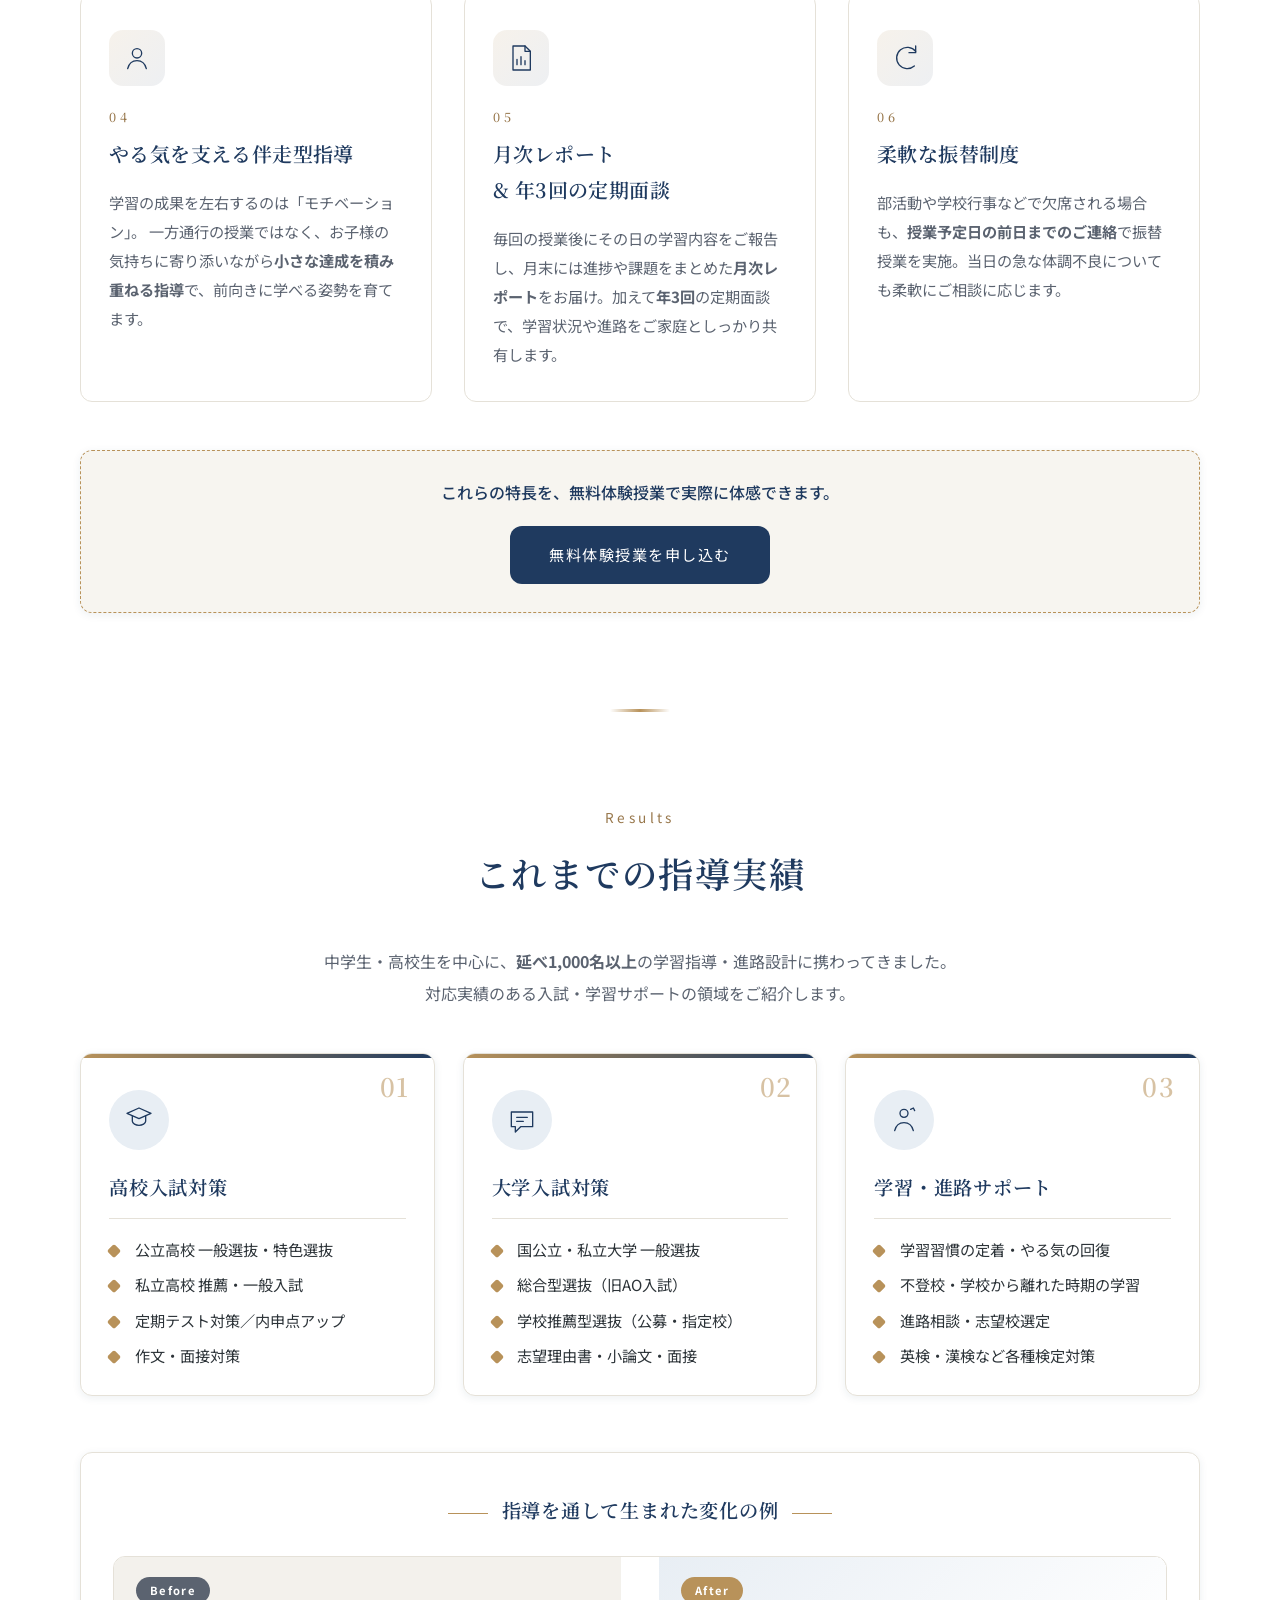
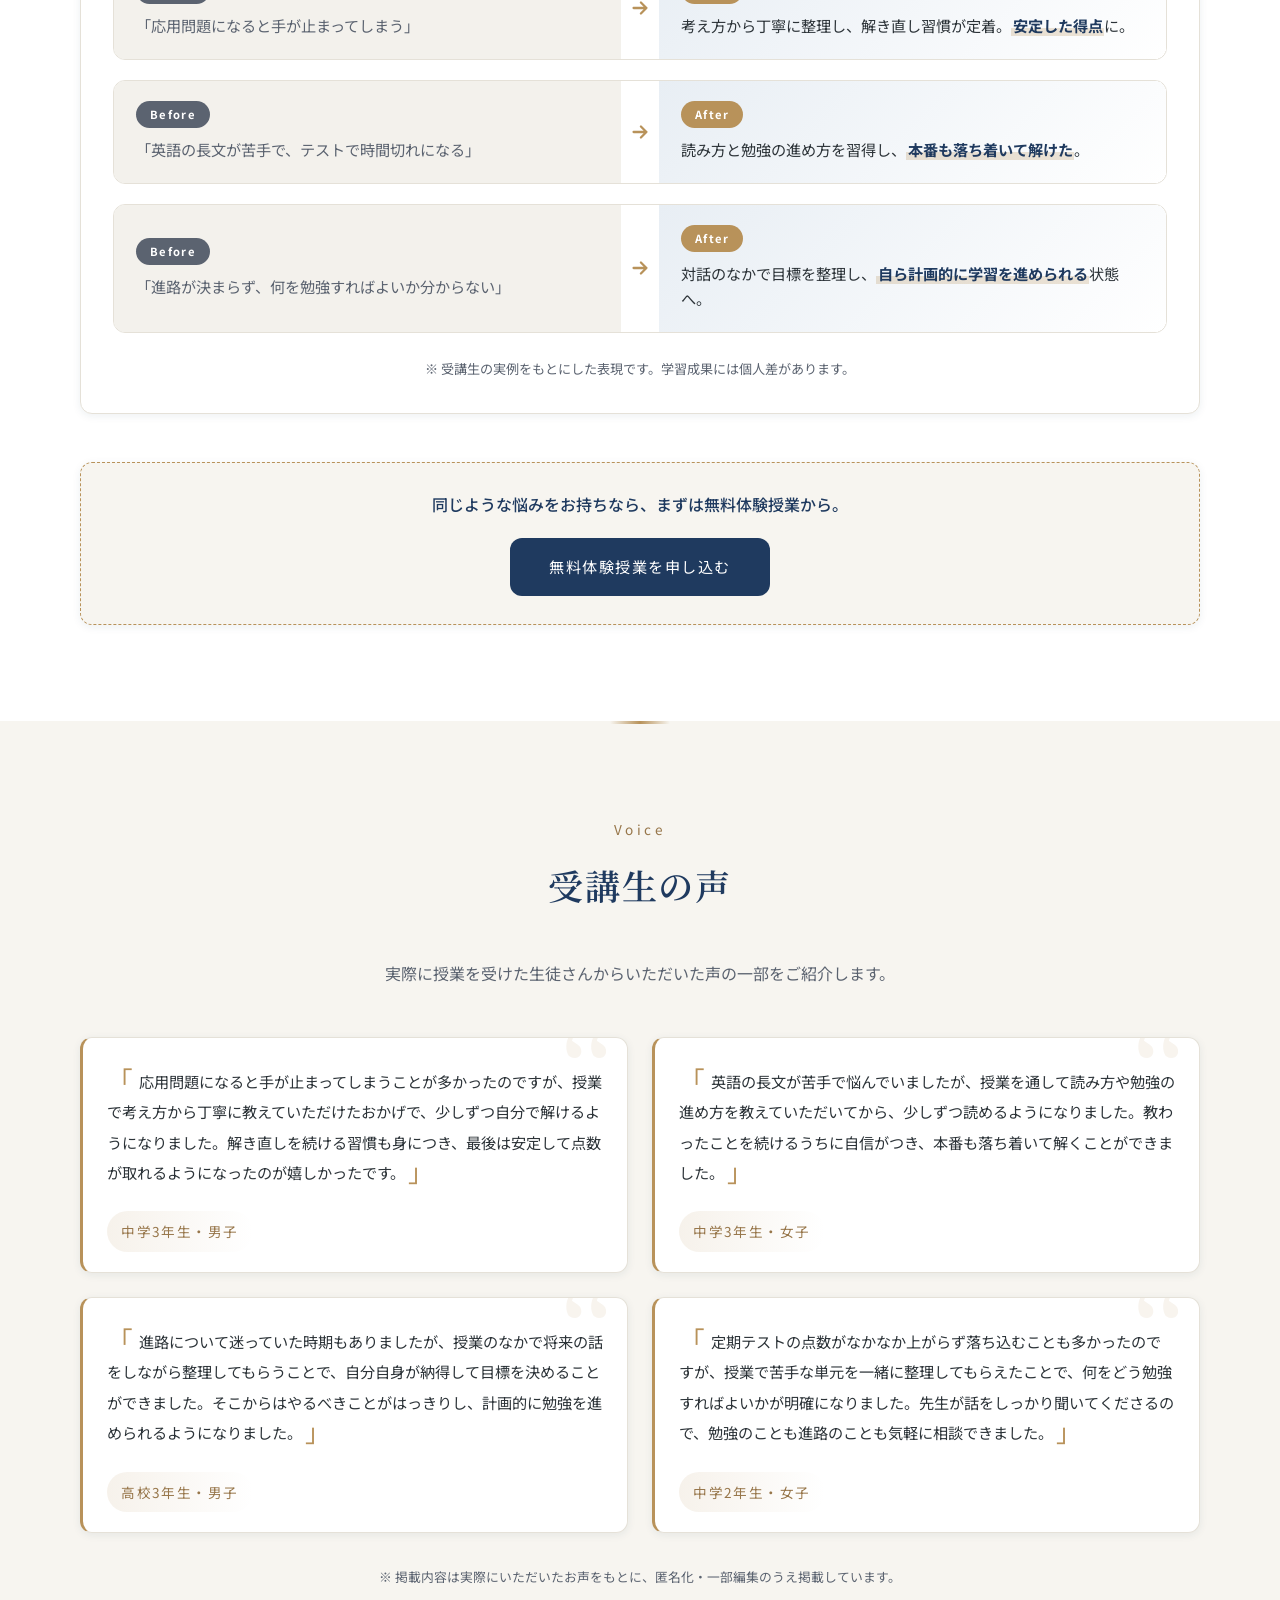
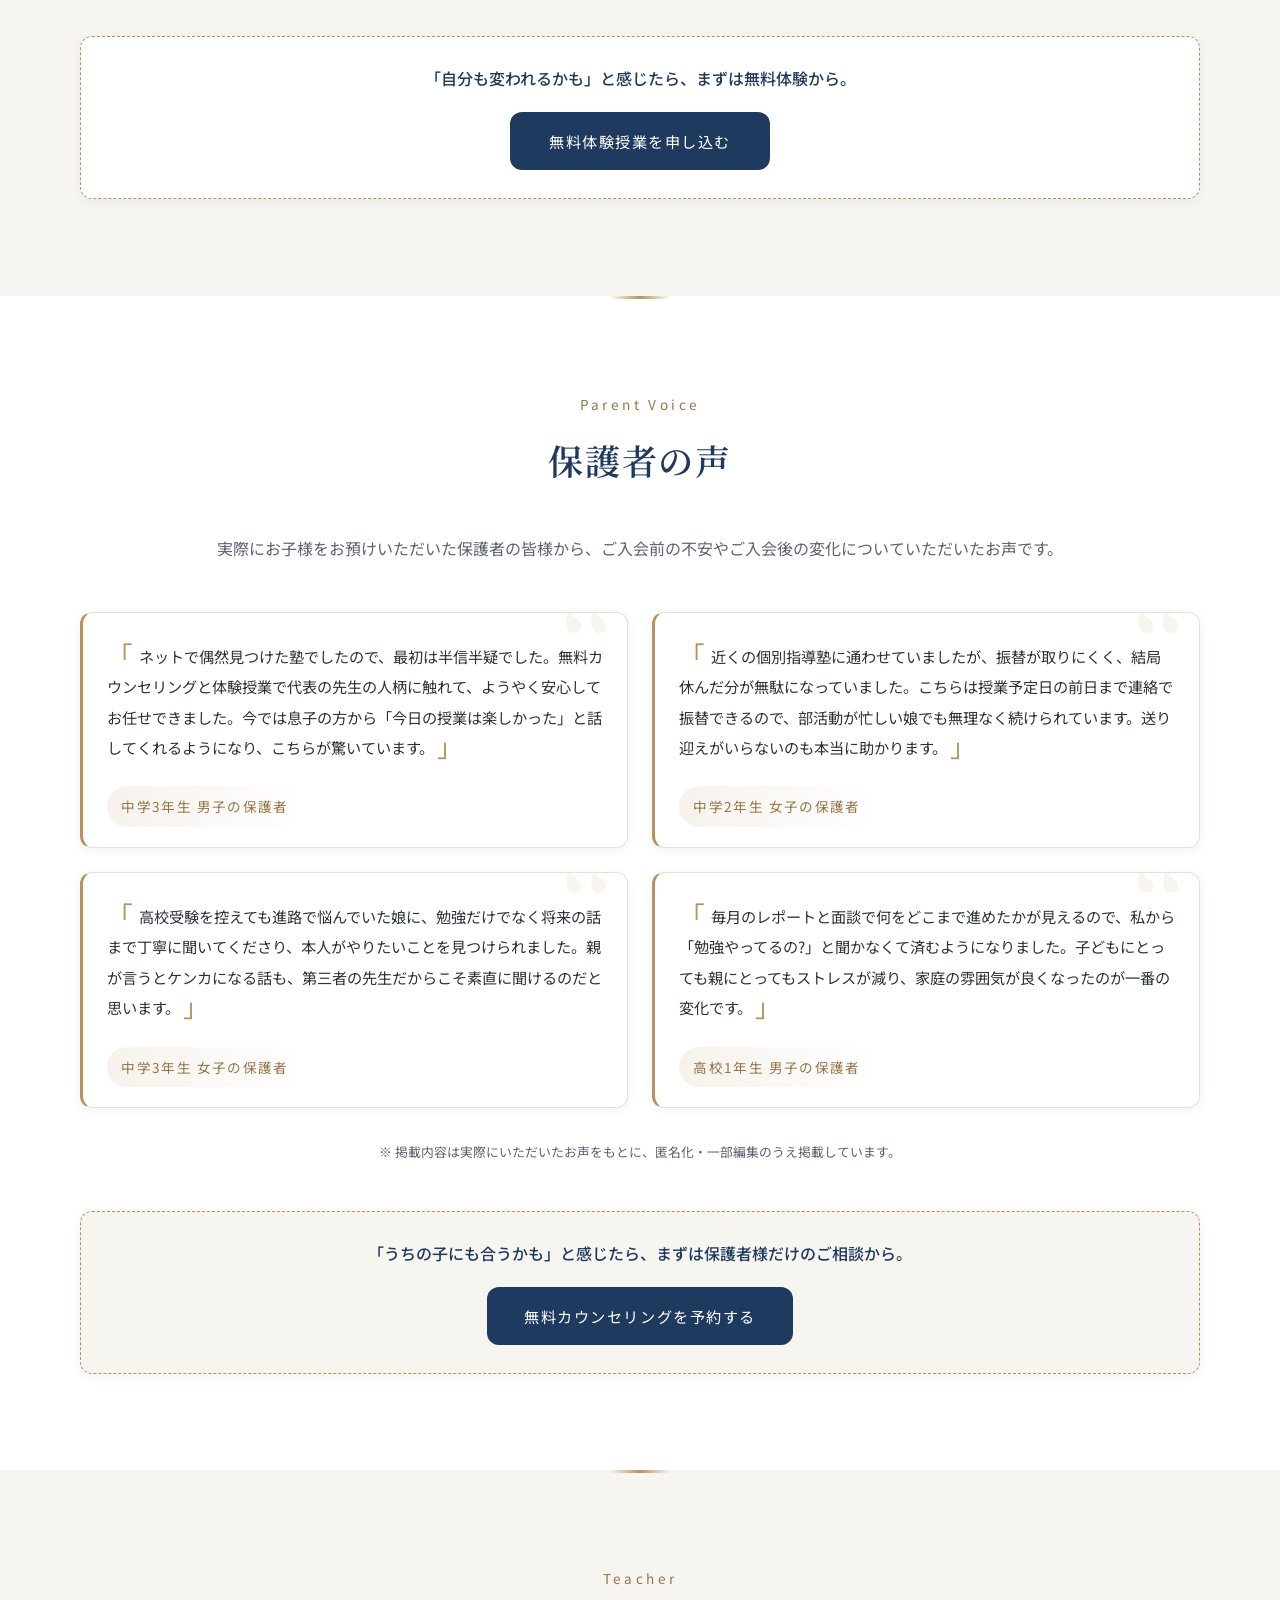
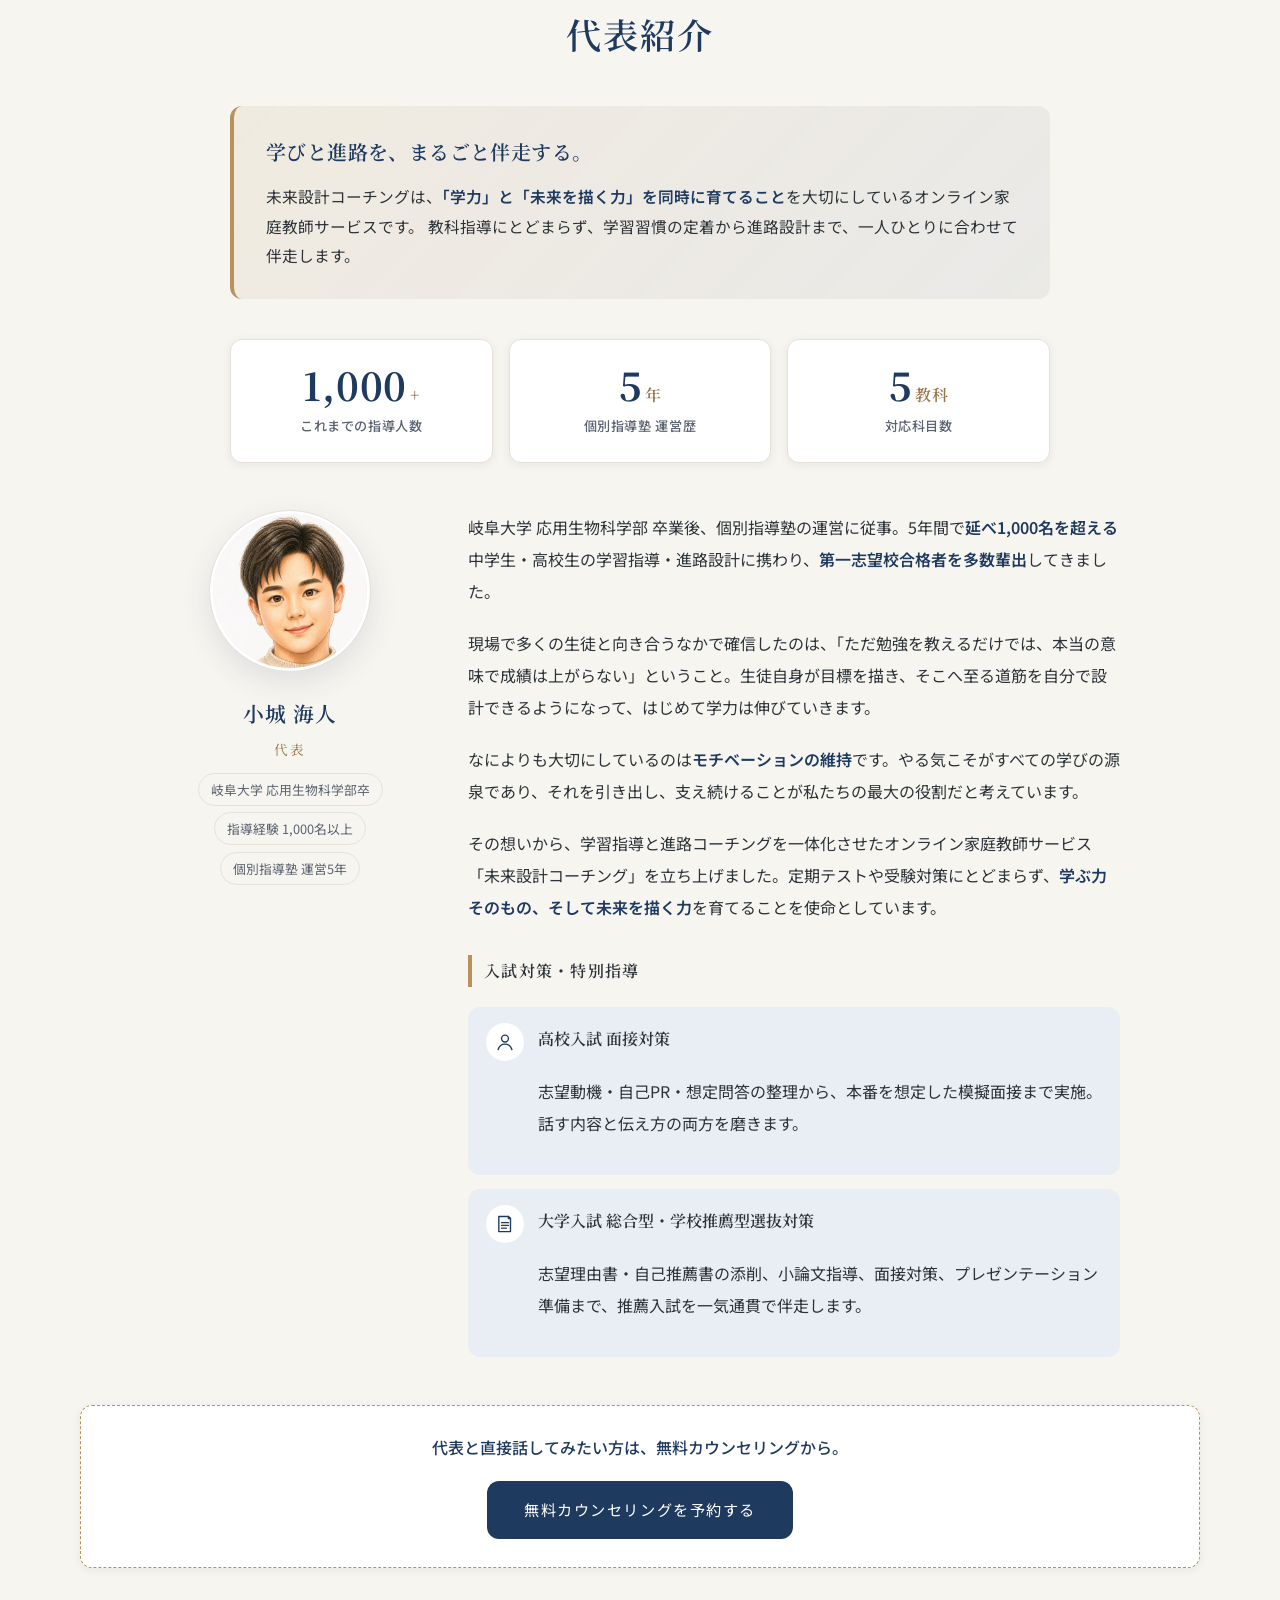
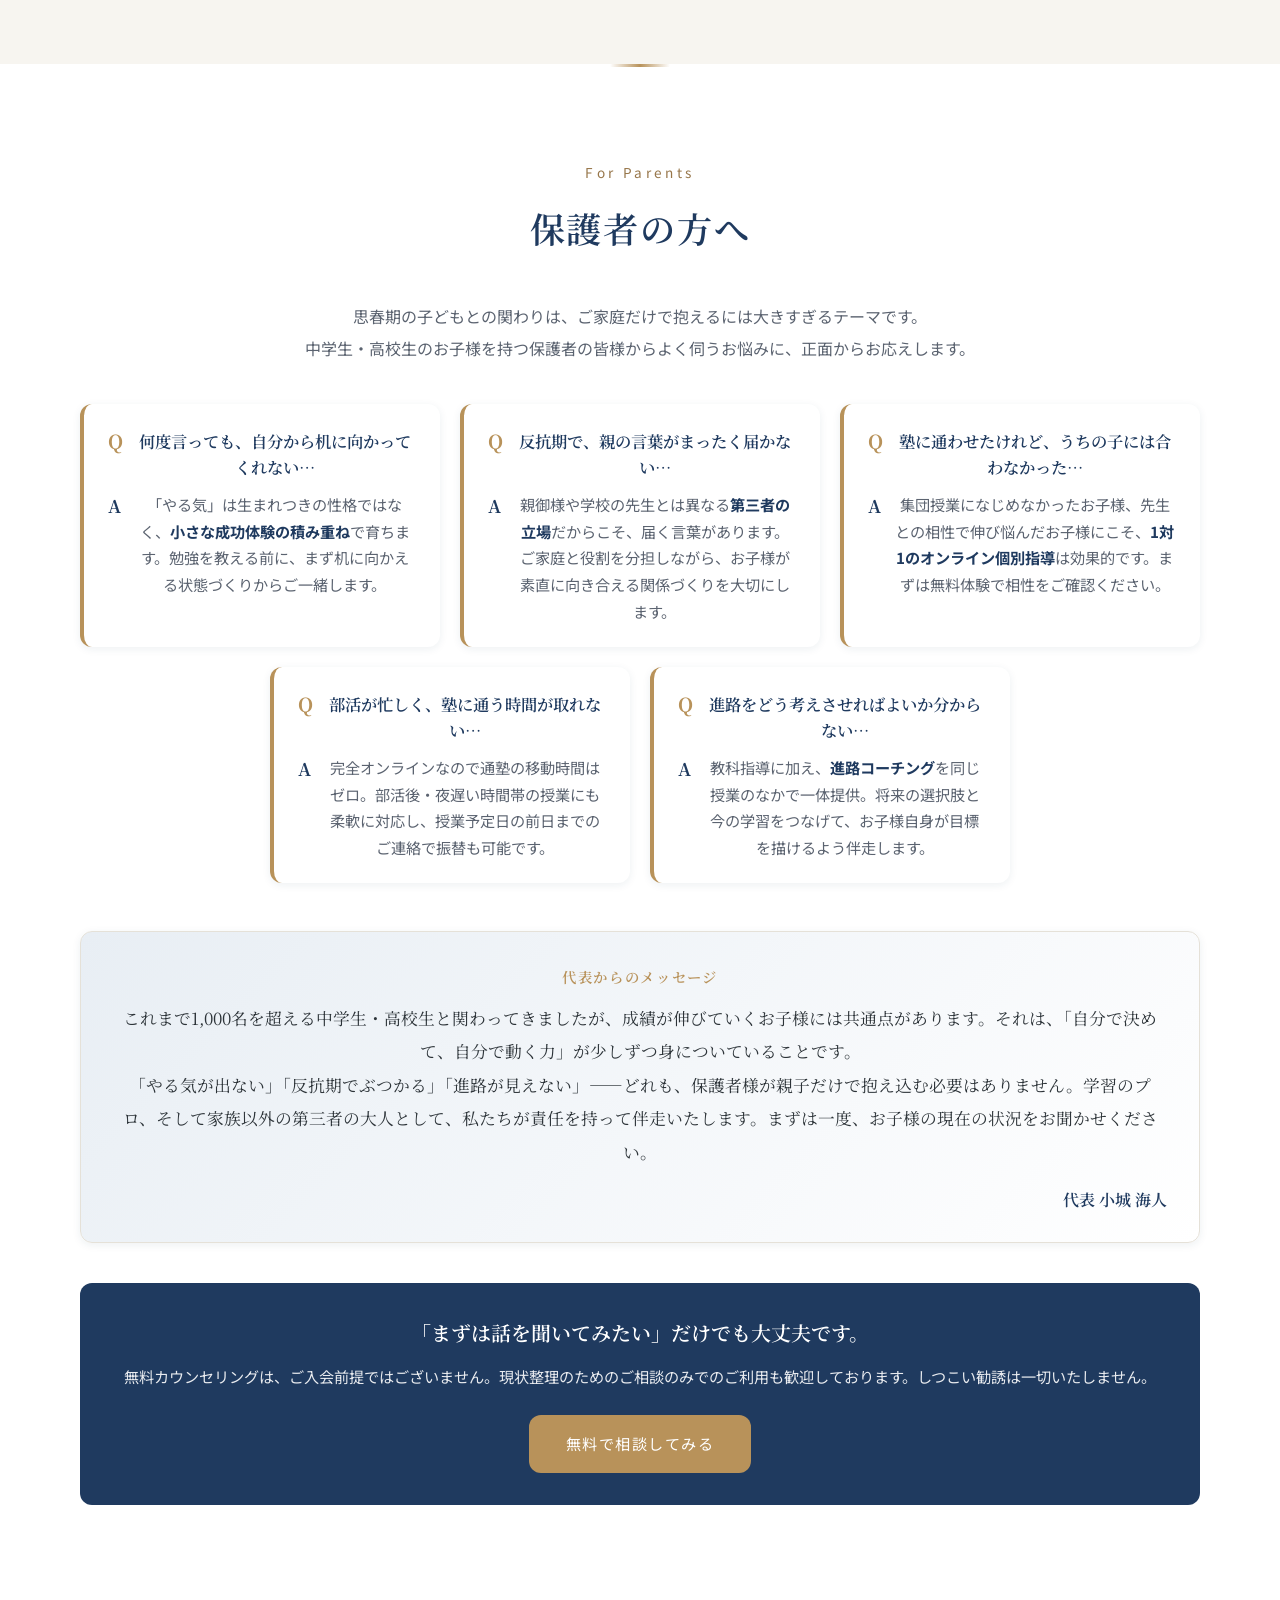
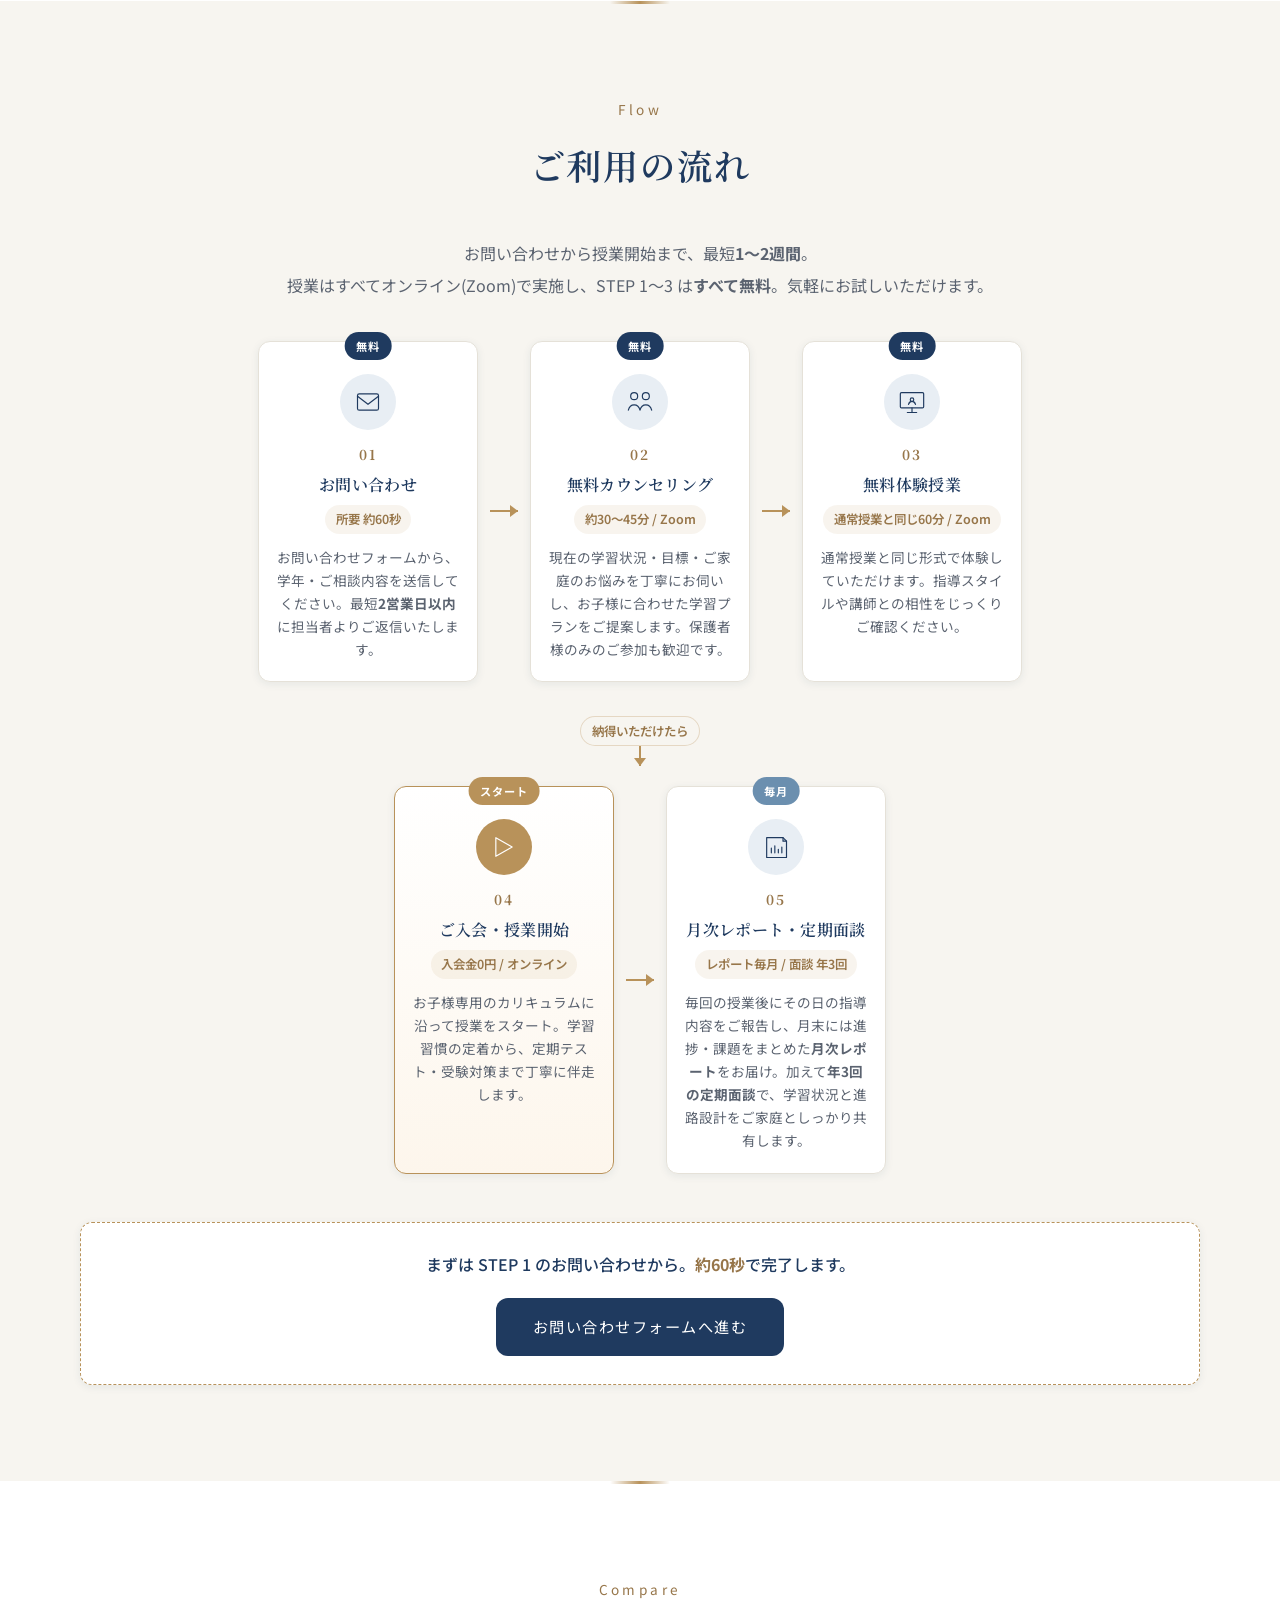
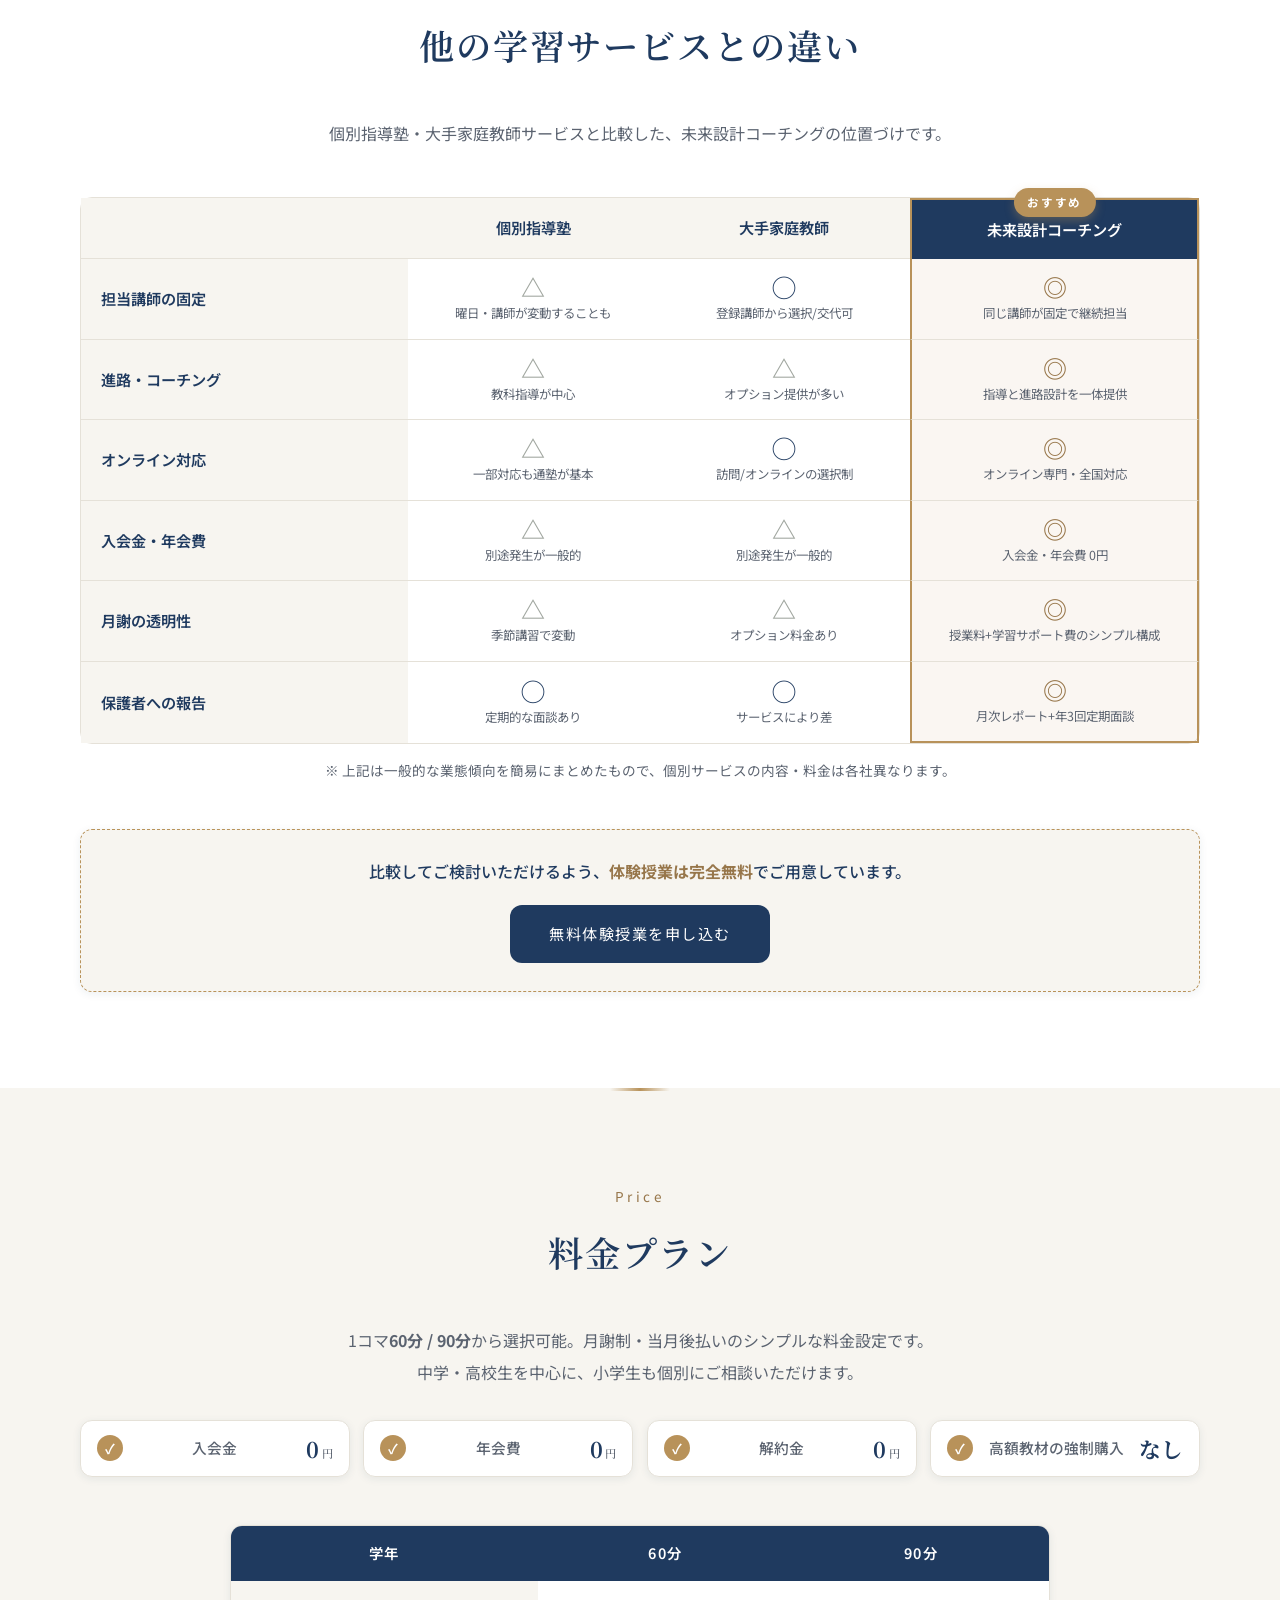
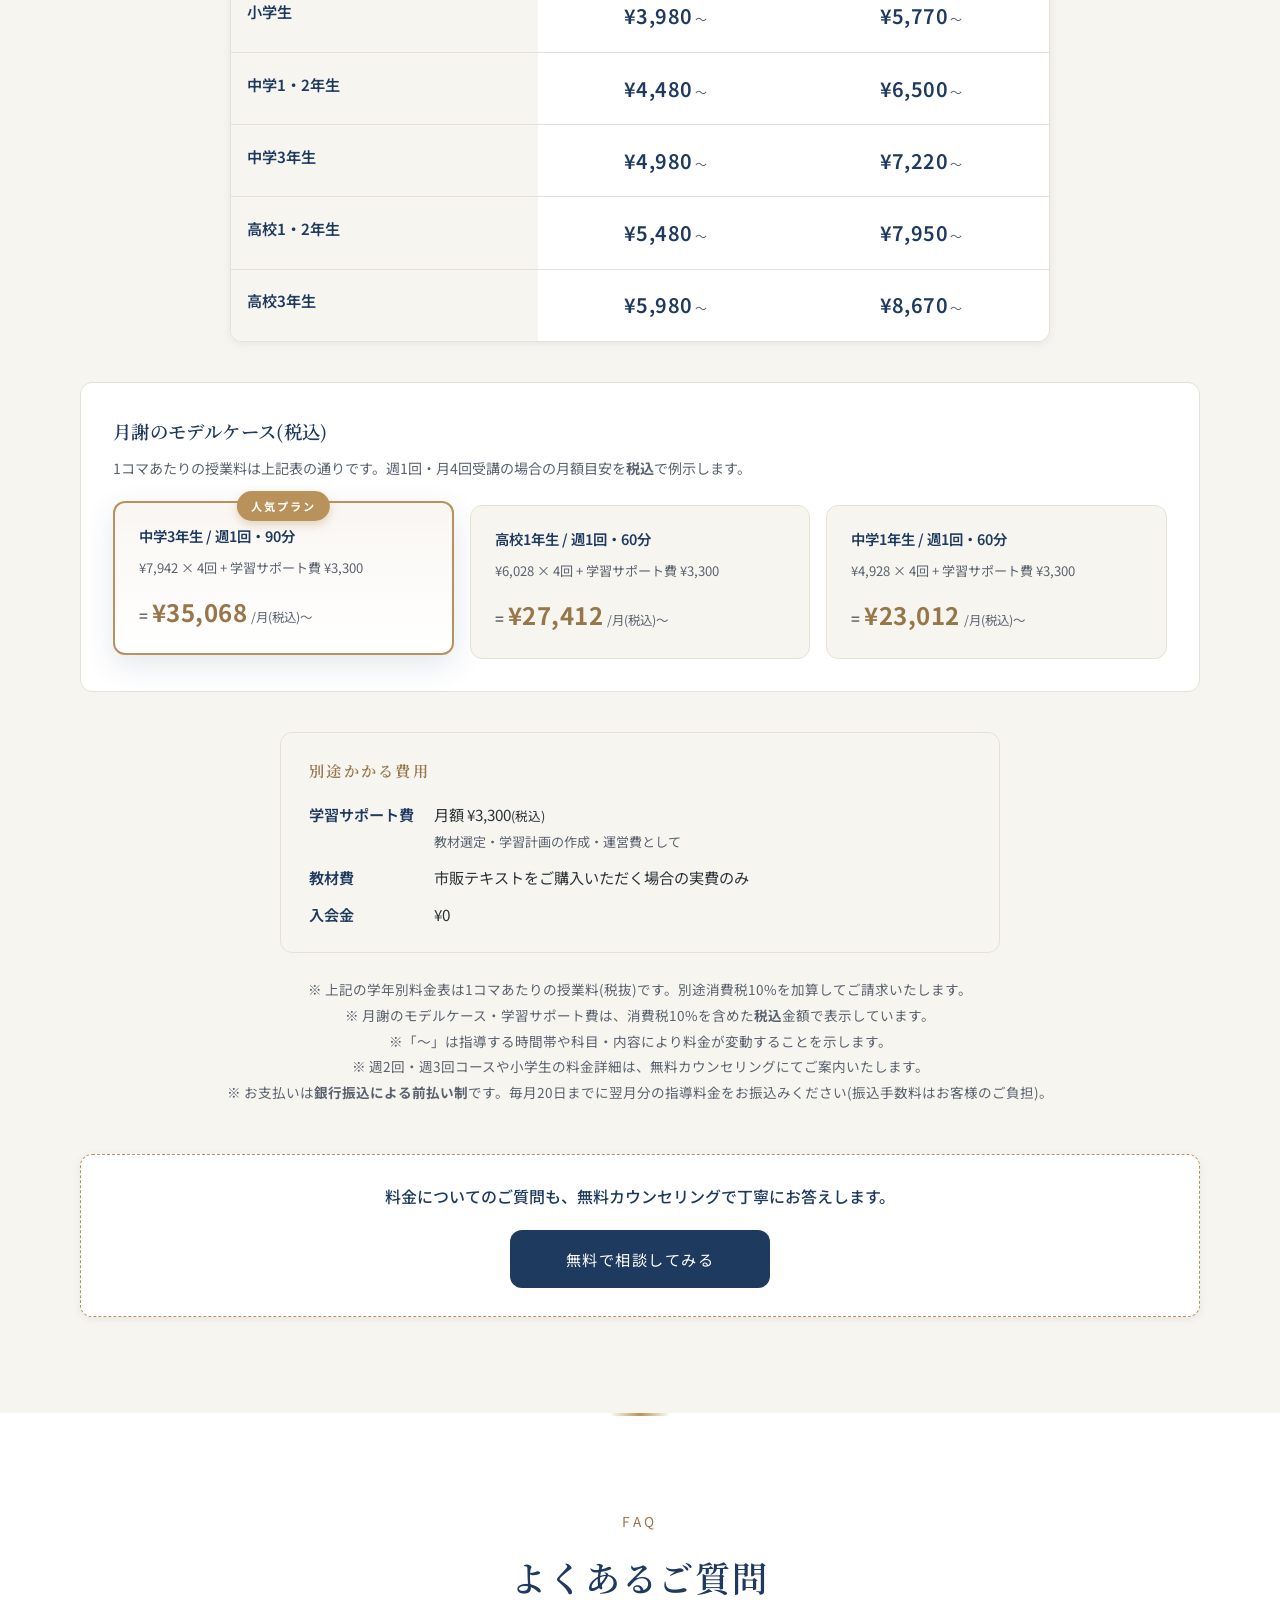
==== commit a8ccdc44: "「こんなお悩みありませんか?」セクションを追加 Hero と About の間に、保護者向けのチェックリスト形式の悩み訴求セクションを新設。  - 5つのお悩み (やる気/部活両立/進路未定/反抗期/" ====
--- a/index.html
+++ b/index.html
@@ -175,6 +175,63 @@
               <line x1="52" y1="46" x2="72" y2="46" stroke="#b8925a" stroke-width="2"/>
             </g>
           </svg>
+        </div>
+      </div>
+    </section>
+
+    <section id="concerns" class="section section--alt">
+      <div class="section__inner" data-reveal>
+        <p class="section__eyebrow">Concerns</p>
+        <h2 class="section__title">こんなお悩み、ありませんか?</h2>
+        <p class="section__text">
+          中学生・高校生のお子様を持つ保護者様から、よくご相談いただくお悩みです。<br>
+          <strong>1つでも当てはまったら、ぜひ未来設計コーチングにご相談ください。</strong>
+        </p>
+        <ul class="concerns" role="list">
+          <li class="concern">
+            <span class="concern__check" aria-hidden="true">
+              <svg viewBox="0 0 24 24" width="20" height="20" fill="none" stroke="currentColor" stroke-width="3" stroke-linecap="round" stroke-linejoin="round">
+                <polyline points="4,12 10,18 20,6"/>
+              </svg>
+            </span>
+            <span class="concern__text">やる気が続かず、<strong>成績が伸び悩んで</strong>いる</span>
+          </li>
+          <li class="concern">
+            <span class="concern__check" aria-hidden="true">
+              <svg viewBox="0 0 24 24" width="20" height="20" fill="none" stroke="currentColor" stroke-width="3" stroke-linecap="round" stroke-linejoin="round">
+                <polyline points="4,12 10,18 20,6"/>
+              </svg>
+            </span>
+            <span class="concern__text">部活動・習い事が忙しく、<strong>塾に通う時間が取れない</strong></span>
+          </li>
+          <li class="concern">
+            <span class="concern__check" aria-hidden="true">
+              <svg viewBox="0 0 24 24" width="20" height="20" fill="none" stroke="currentColor" stroke-width="3" stroke-linecap="round" stroke-linejoin="round">
+                <polyline points="4,12 10,18 20,6"/>
+              </svg>
+            </span>
+            <span class="concern__text">志望校・進路が<strong>まだ決まっていない</strong></span>
+          </li>
+          <li class="concern">
+            <span class="concern__check" aria-hidden="true">
+              <svg viewBox="0 0 24 24" width="20" height="20" fill="none" stroke="currentColor" stroke-width="3" stroke-linecap="round" stroke-linejoin="round">
+                <polyline points="4,12 10,18 20,6"/>
+              </svg>
+            </span>
+            <span class="concern__text">思春期で<strong>親の言葉が届きにくく</strong>なってきた</span>
+          </li>
+          <li class="concern">
+            <span class="concern__check" aria-hidden="true">
+              <svg viewBox="0 0 24 24" width="20" height="20" fill="none" stroke="currentColor" stroke-width="3" stroke-linecap="round" stroke-linejoin="round">
+                <polyline points="4,12 10,18 20,6"/>
+              </svg>
+            </span>
+            <span class="concern__text">集団塾や大手家庭教師が<strong>お子様に合わなかった</strong></span>
+          </li>
+        </ul>
+        <div class="section-cta">
+          <p class="section-cta__lead">少しでも当てはまるなら、まずは<strong>無料カウンセリング</strong>から。</p>
+          <a href="contact.html" class="btn btn--primary">無料で相談してみる</a>
         </div>
       </div>
     </section>
@@ -930,7 +987,7 @@
           </details>
           <details class="faq__item">
             <summary class="faq__q">対象の学年を教えてください</summary>
-            <div class="faq__a">中学1年生〜高校3年生を対象としています。高校生は数学・理科・英語を中心にご指導いたします。<br>※小学生についてはご相談の上、受講していただいております。</div>
+            <div class="faq__a">中学1年生〜高校3年生を対象としています。<br>※小学生についてはご相談の上、受講していただいております。</div>
           </details>
           <details class="faq__item">
             <summary class="faq__q">月の途中から始められますか?</summary>
--- a/style.css
+++ b/style.css
@@ -3305,6 +3305,84 @@
   }
 }
 
+/* ===== Concerns checklist (お悩みリスト) ===== */
+.concerns {
+  list-style: none;
+  padding: 0;
+  margin: 2.5rem auto 0;
+  max-width: 720px;
+  display: flex;
+  flex-direction: column;
+  gap: 0.85rem;
+  text-align: left;
+}
+
+.concern {
+  display: flex;
+  align-items: center;
+  gap: 1rem;
+  padding: 1.25rem 1.5rem;
+  background: #fff;
+  border: 1px solid var(--color-border);
+  border-radius: var(--radius);
+  box-shadow: var(--shadow-sm);
+  transition: transform 0.2s, box-shadow 0.2s, border-color 0.2s;
+}
+
+.concern:hover {
+  transform: translateX(3px);
+  box-shadow: var(--shadow-md);
+  border-color: var(--color-accent);
+}
+
+.concern__check {
+  display: inline-flex;
+  align-items: center;
+  justify-content: center;
+  width: 36px;
+  height: 36px;
+  flex-shrink: 0;
+  border-radius: 50%;
+  background: var(--color-accent);
+  color: #fff;
+  box-shadow: 0 2px 6px rgba(184, 146, 90, 0.3);
+}
+
+.concern__text {
+  font-size: 1rem;
+  line-height: 1.7;
+  color: var(--color-text);
+}
+
+.concern__text strong {
+  color: var(--color-primary);
+  font-weight: 700;
+  background: linear-gradient(transparent 65%, rgba(184, 146, 90, 0.22) 65%);
+  padding: 0 0.05em;
+}
+
+@media (max-width: 560px) {
+  .concerns {
+    gap: 0.65rem;
+    margin-top: 2rem;
+  }
+  .concern {
+    padding: 1rem 1.15rem;
+    gap: 0.8rem;
+  }
+  .concern__check {
+    width: 32px;
+    height: 32px;
+  }
+  .concern__check svg {
+    width: 18px;
+    height: 18px;
+  }
+  .concern__text {
+    font-size: 0.95rem;
+  }
+}
+
 /* ===== Blog list ===== */
 .blog-list {
   padding: 4rem 1.5rem 6rem;
